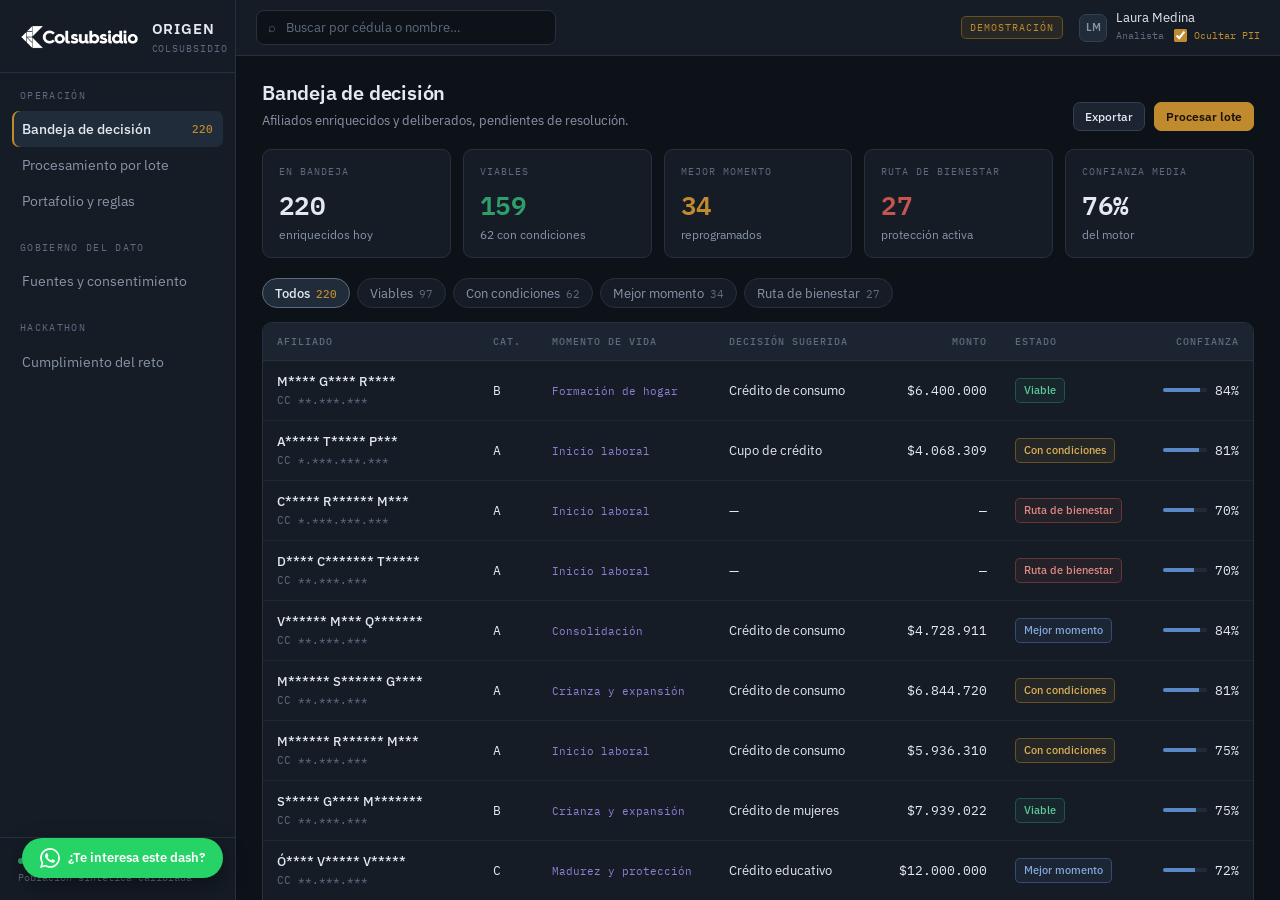
==== index.html @ f56cb5c1 "Fix critical HTML duplication bug causing UI crashes" ====
<!DOCTYPE html> <html lang="es"> <head> <meta charset="UTF-8"> <meta name="viewport" content="width=device-width, initial-scale=1.0"> <link rel="icon" type="image/png" href="favicon.png"> <title>Demo Origen - Hackathon de Colsubsidio y 30X</title> <link rel="preconnect" href="https://fonts.googleapis.com"> <link rel="preconnect" href="https://fonts.gstatic.com" crossorigin> <link href="https://fonts.googleapis.com/css2?family=IBM+Plex+Sans:wght@400;500;600;700&family=IBM+Plex+Mono:wght@400;500;600&family=IBM+Plex+Serif:wght@500;600&display=swap" rel="stylesheet"> <!-- ESTILOS: Alineados al manual de marca de Colsubsidio -->
<style> :root{  --bg:#0D1218; --surf:#151C26; --surf2:#1B2430; --surf3:#212C3A;  --line:#26313F; --line2:#33404F;  --text:#E4E9F0; --muted:#8895A8; --faint:#5E6B7E;  --brass:#C08A2E; --brass-dim:#6E4F1B; --brass-soft:rgba(192,138,46,.10);  --steel:#5B87C7; --steel-2:#84A8DC;  --ok:#2E9E6B; --warn:#C9922E; --risk:#C4564F; --violet:#8B7FD4;  --ui:"IBM Plex Sans",system-ui,sans-serif;  --mono:"IBM Plex Mono",ui-monospace,monospace;  --doc:"IBM Plex Serif",Georgia,serif;  --rail:236px; } *{box-sizing:border-box} html,body{margin:0;padding:0;height:100%} body{background:var(--bg);color:var(--text);font-family:var(--ui);font-size:14px;line-height:1.5;-webkit-font-smoothing:antialiased} button{font-family:inherit;cursor:pointer;color:inherit;border:none;background:none;font-size:inherit} input,select{font-family:inherit;font-size:inherit} .num{font-family:var(--mono);font-variant-numeric:tabular-nums} ::-webkit-scrollbar{width:10px;height:10px} ::-webkit-scrollbar-track{background:var(--bg)} ::-webkit-scrollbar-thumb{background:var(--line2);border-radius:5px;border:2px solid var(--bg)} .shell{display:grid;grid-template-columns:var(--rail) 1fr;height:100vh} .rail{background:var(--surf);border-right:1px solid var(--line);display:flex;flex-direction:column;min-height:0} .brandbox{padding:18px 18px 16px;border-bottom:1px solid var(--line);display:flex;align-items:center;gap:11px} .brandbox .bt{font-weight:600;font-size:15px;letter-spacing:.06em} .brandbox .bs{font-family:var(--mono);font-size:9.5px;color:var(--faint);letter-spacing:.1em;margin-top:1px} .navsec{padding:16px 12px 6px} .navlbl{font-family:var(--mono);font-size:9.5px;letter-spacing:.14em;text-transform:uppercase;color:var(--faint);padding:0 8px 8px} .navitem{display:flex;align-items:center;gap:10px;width:100%;text-align:left;padding:9px 10px;border-radius:7px;color:var(--muted);font-size:13.5px;transition:background .14s,color .14s} .navitem:hover{background:var(--surf2);color:var(--text)} .navitem.on{background:var(--surf3);color:var(--text);font-weight:500;box-shadow:inset 2px 0 0 var(--brass)}.navitem .ct{margin-left:auto;font-family:var(--mono);font-size:11px;color:var(--faint)} .navitem.on .ct{color:var(--brass)} .railfoot{margin-top:auto;padding:14px 18px;border-top:1px solid var(--line);font-family:var(--mono);font-size:10px;color:var(--faint);line-height:1.7} .railfoot .dot{display:inline-block;width:6px;height:6px;border-radius:50%;background:var(--ok);margin-right:6px;vertical-align:0} .main{display:flex;flex-direction:column;min-width:0;min-height:0} .topbar{height:56px;flex:0 0 auto;border-bottom:1px solid var(--line);background:var(--surf);display:flex;align-items:center;gap:14px;padding:0 20px} .finder{display:flex;align-items:center;gap:8px;background:var(--bg);border:1px solid var(--line);border-radius:8px;padding:7px 11px;min-width:300px} .finder:focus-within{border-color:var(--line2)} .finder input{background:none;border:none;outline:none;color:var(--text);width:100%;font-family:var(--mono);font-size:13px;letter-spacing:.02em} .finder input::placeholder{color:var(--faint);letter-spacing:0;font-family:var(--ui)} .finder .ico{color:var(--faint);font-size:13px} .tb-right{margin-left:auto;display:flex;align-items:center;gap:16px} .envtag{font-family:var(--mono);font-size:10px;letter-spacing:.1em;text-transform:uppercase;color:var(--brass);border:1px solid var(--brass-dim);background:var(--brass-soft);border-radius:5px;padding:3px 8px} .who{display:flex;align-items:center;gap:9px} .who .av{width:28px;height:28px;border-radius:7px;background:var(--surf3);border:1px solid var(--line2);display:grid;place-items:center;font-size:11px;font-weight:600;color:var(--muted)} .who .wn{font-size:12.5px;line-height:1.25} .who .wr{font-family:var(--mono);font-size:10px;color:var(--faint)} .content{flex:1;overflow:auto;min-height:0} .pad{padding:22px 26px 40px;max-width:1500px} .phead{display:flex;align-items:flex-end;gap:16px;margin-bottom:18px;flex-wrap:wrap} .phead h1{font-size:20px;font-weight:600;margin:0;letter-spacing:-.01em} .phead .psub{color:var(--muted);font-size:13px;margin-top:3px} .phead .pact{margin-left:auto;display:flex;gap:9px} .btn{display:inline-flex;align-items:center;gap:7px;border:1px solid var(--line2);background:var(--surf2);color:var(--text);padding:8px 14px;border-radius:7px;font-size:13px;font-weight:500;transition:background .14s,border-color .14s} .btn:hover{background:var(--surf3);border-color:var(--faint)} .btn.primary{background:var(--brass);border-color:var(--brass);color:#1A1206;font-weight:600} .btn.primary:hover{background:#D19A38} .btn.ok{background:rgba(46,158,107,.12);border-color:rgba(46,158,107,.45);color:#5FCB98} .btn.ok:hover{background:rgba(46,158,107,.2)} .btn.risk{background:rgba(196,86,79,.1);border-color:rgba(196,86,79,.4);color:#E08A84} .btn.risk:hover{background:rgba(196,86,79,.18)} .btn.sm{padding:6px 11px;font-size:12px} .btn:focus-visible,.navitem:focus-visible,.row:focus-visible{outline:2px solid var(--steel);outline-offset:2px} .kpis{display:grid;grid-template-columns:repeat(auto-fit,minmax(180px,1fr));gap:12px;margin-bottom:20px}.kpi{background:var(--surf);border:1px solid var(--line);border-radius:9px;padding:14px 16px} .kpi .kl{font-family:var(--mono);font-size:10px;letter-spacing:.1em;text-transform:uppercase;color:var(--faint)} .kpi .kv{font-size:26px;font-weight:600;margin-top:6px;letter-spacing:-.02em;font-family:var(--mono);font-variant-numeric:tabular-nums} .kpi .kd{font-size:11.5px;color:var(--muted);margin-top:2px} .kpi.acc .kv{color:var(--brass)} .kpi.risk .kv{color:var(--risk)} .kpi.ok .kv{color:var(--ok)} .filters{display:flex;align-items:center;gap:7px;margin-bottom:14px;flex-wrap:wrap} .fchip{border:1px solid var(--line);background:var(--surf);color:var(--muted);padding:6px 12px;border-radius:20px;font-size:12.5px;transition:all .14s} .fchip:hover{border-color:var(--line2);color:var(--text)} .fchip.on{background:var(--surf3);border-color:var(--faint);color:var(--text);font-weight:500} .fchip .n{font-family:var(--mono);font-size:11px;color:var(--faint);margin-left:6px} .fchip.on .n{color:var(--brass)} .tablewrap{background:var(--surf);border:1px solid var(--line);border-radius:10px;overflow:hidden} table{width:100%;border-collapse:collapse} thead th{text-align:left;font-family:var(--mono);font-size:10px;letter-spacing:.1em;text-transform:uppercase;color:var(--faint);font-weight:500;padding:11px 14px;border-bottom:1px solid var(--line);background:var(--surf2);white-space:nowrap} thead th.r{text-align:right} tbody td{padding:11px 14px;border-bottom:1px solid rgba(38,49,63,.6);font-size:13px;vertical-align:middle} tbody tr:last-child td{border-bottom:none} tbody tr{cursor:pointer;transition:background .12s} tbody tr:hover{background:var(--surf2)} td.r{text-align:right} .cell-name{font-weight:500} .cell-sub{font-family:var(--mono);font-size:11px;color:var(--faint);margin-top:1px} .pill{display:inline-flex;align-items:center;gap:5px;font-size:11px;font-weight:500;padding:3px 8px;border-radius:5px;border:1px solid;white-space:nowrap} .pill.v{color:#5FCB98;border-color:rgba(46,158,107,.4);background:rgba(46,158,107,.09)} .pill.c{color:#DDB05A;border-color:rgba(201,146,46,.4);background:rgba(201,146,46,.09)} .pill.m{color:var(--steel-2);border-color:rgba(91,135,199,.4);background:rgba(91,135,199,.09)} .pill.p{color:#E08A84;border-color:rgba(196,86,79,.4);background:rgba(196,86,79,.09)} .tagm{font-family:var(--mono);font-size:11px;color:var(--violet)} .conf{display:flex;align-items:center;gap:8px;justify-content:flex-end} .confbar{width:44px;height:4px;border-radius:3px;background:var(--surf3);overflow:hidden} .confbar i{display:block;height:100%;background:var(--steel)} .tfoot{padding:10px 14px;border-top:1px solid var(--line);background:var(--surf2);font-family:var(--mono);font-size:11px;color:var(--faint);display:flex;justify-content:space-between;align-items:center} .fichagrid{display:grid;grid-template-columns:1fr 330px;gap:18px;align-items:start} @media(max-width:1150px){.fichagrid{grid-template-columns:1fr}} .card{background:var(--surf);border:1px solid var(--line);border-radius:10px;margin-bottom:16px}.card-h{display:flex;align-items:center;gap:10px;padding:13px 18px;border-bottom:1px solid var(--line)} .card-h h3{margin:0;font-size:13px;font-weight:600;letter-spacing:.01em} .card-h .hn{font-family:var(--mono);font-size:10px;letter-spacing:.1em;text-transform:uppercase;color:var(--faint);margin-left:auto} .card-b{padding:18px} .card-b.tight{padding:14px 18px} .subject{display:flex;align-items:center;gap:16px;background:var(--surf);border:1px solid var(--line);border-radius:10px;padding:18px 20px;margin-bottom:16px;flex-wrap:wrap} .subject .sav{width:52px;height:52px;border-radius:11px;background:var(--surf3);border:1px solid var(--line2);display:grid;place-items:center;font-size:17px;font-weight:600;color:var(--brass);flex:0 0 auto} .subject .sname{font-size:19px;font-weight:600;letter-spacing:-.01em} .subject .smeta{font-family:var(--mono);font-size:11.5px;color:var(--faint);margin-top:2px} .subject .sright{margin-left:auto;display:flex;align-items:center;gap:22px;flex-wrap:wrap} .sstat .sl{font-family:var(--mono);font-size:9.5px;letter-spacing:.1em;text-transform:uppercase;color:var(--faint)} .sstat .sv{font-size:15px;font-weight:600;margin-top:2px;font-family:var(--mono)} .drow{display:grid;grid-template-columns:190px 1fr;gap:14px;padding:9px 0;border-bottom:1px solid rgba(38,49,63,.55);font-size:13px} .drow:last-child{border-bottom:none} .drow .dk{font-family:var(--mono);font-size:10.5px;letter-spacing:.07em;text-transform:uppercase;color:var(--faint);padding-top:2px} .drow .dv{font-weight:500} .drow .dn{font-size:11.5px;color:var(--muted);margin-top:2px} .drow.flag .dv{color:var(--risk)} .srctable{width:100%;border-collapse:collapse;font-size:12.5px} .srctable th{text-align:left;font-family:var(--mono);font-size:9.5px;letter-spacing:.1em;text-transform:uppercase;color:var(--faint);font-weight:500;padding:0 10px 8px 0;border-bottom:1px solid var(--line)} .srctable td{padding:9px 10px 9px 0;border-bottom:1px solid rgba(38,49,63,.5);vertical-align:top} .srctable tr:last-child td{border-bottom:none} .srctable .sv2{font-weight:500} .srctable .leg{font-family:var(--mono);font-size:11px;color:var(--muted)} .srctable .flagv{color:var(--risk);font-weight:600} .alloc{margin-top:4px} .allocrow{display:grid;grid-template-columns:132px 1fr;gap:12px;align-items:center;margin-bottom:9px} .allocrow .alab{font-family:var(--mono);font-size:10.5px;letter-spacing:.08em;text-transform:uppercase;color:var(--faint);text-align:right} .allocrow .alab.on{color:var(--brass)} .allocbar{display:flex;height:26px;border-radius:5px;overflow:hidden;border:1px solid var(--line2)} .allocbar i{display:block;height:100%;position:relative}.allocbar .a1{background:repeating-linear-gradient(45deg,#3C4A5E,#3C4A5E 5px,#44526A 5px,#44526A 10px)} .allocbar .a2{background:var(--brass)} .allocbar .a3{background:var(--surf3)} .allocbar .a4{background:repeating-linear-gradient(45deg,#A8453F,#A8453F 5px,#C4564F 5px,#C4564F 10px)} .liber{margin-top:12px;padding:10px 13px;background:rgba(46,158,107,.07);border-left:2px solid var(--ok);border-radius:0 6px 6px 0;font-size:12.5px;color:var(--muted);line-height:1.5} .liber b{color:var(--text)} .alloclegend{display:flex;gap:18px;margin-top:11px;flex-wrap:wrap} .alegend{display:flex;align-items:center;gap:7px;font-size:12px;color:var(--muted)} .alegend .sw{width:10px;height:10px;border-radius:2px;flex:0 0 auto} .alegend b{color:var(--text);font-family:var(--mono);font-weight:500} .policy{margin-top:14px;padding-top:12px;border-top:1px solid var(--line);display:flex;gap:26px;flex-wrap:wrap} .pcheck{display:flex;align-items:center;gap:8px;font-size:12.5px;color:var(--muted)} .pcheck .ck{color:var(--ok);font-family:var(--mono)} .pcheck .ck.no{color:var(--risk)} .pcheck b{color:var(--text)} .delib{display:flex;flex-direction:column;gap:9px} .dlrow{display:grid;grid-template-columns:168px 1fr 40px;gap:12px;align-items:center} .dlrow .dn2{font-size:12.5px;color:var(--muted)} .dlrow.top .dn2{color:var(--text);font-weight:600} .dltrack{height:14px;background:var(--surf2);border-radius:3px;overflow:hidden;display:flex} .dltrack i{display:block;height:100%;width:0;transition:width .7s cubic-bezier(.2,.8,.2,1)} .dlrow .ds{font-family:var(--mono);font-size:12px;color:var(--muted);text-align:right} .dlrow.top .ds{color:var(--brass);font-weight:600} .contrib{margin-top:14px;padding-top:13px;border-top:1px solid var(--line)} .contrib .ch{font-family:var(--mono);font-size:10px;letter-spacing:.1em;text-transform:uppercase;color:var(--faint);margin-bottom:9px} .crow{display:flex;align-items:center;gap:10px;padding:5px 0;font-size:12.5px} .crow .csw{width:9px;height:9px;border-radius:2px;flex:0 0 auto} .crow .cl{color:var(--muted)} .crow .cv{margin-left:auto;font-family:var(--mono);color:var(--text)} .crow.tot{border-top:1px dashed var(--line);margin-top:6px;padding-top:8px;font-weight:600} .crow.tot .cv{color:var(--brass)} .chartwrap{position:relative} .chart svg{display:block;width:100%;height:auto;overflow:visible} .chart .grid line{stroke:rgba(38,49,63,.85);stroke-width:1} .chart .axis text{font-family:var(--mono);font-size:10px;fill:var(--faint)} .chart .serie{fill:none;stroke-width:2.2;stroke-linecap:round;stroke-linejoin:round} .chart .serie.dash{stroke-dasharray:5 4;stroke-width:1.8} .chart .endlbl{font-family:var(--mono);font-size:11px;font-weight:600} .chart .todayline{stroke:var(--line2);stroke-width:1;stroke-dasharray:3 3} .chart .todaytxt{font-family:var(--mono);font-size:9.5px;fill:var(--faint)} .chartlegend{display:flex;gap:20px;flex-wrap:wrap;margin-top:12px;padding-top:12px;border-top:1px solid var(--line)} .clg{display:flex;align-items:center;gap:8px;font-size:12.5px} .clg .ln{width:16px;height:2.5px;border-radius:2px;flex:0 0 auto} .clg .lt{color:var(--muted)}.clg.win .lt{color:var(--text);font-weight:600} .clg .lv{font-family:var(--mono);font-size:12px;color:var(--faint)} .clg.win .lv{color:var(--brass)} .readout{margin-top:14px;padding:12px 14px;background:var(--surf2);border-left:2px solid var(--brass);border-radius:0 6px 6px 0;font-size:13px;color:var(--muted);line-height:1.55} .readout b{color:var(--text)} .heat{display:grid;grid-template-columns:34px repeat(18,1fr);gap:2px;align-items:center} .heat .hh{font-family:var(--mono);font-size:9px;color:var(--faint);text-align:center} .heat .hd{font-family:var(--mono);font-size:10px;color:var(--faint)} .heat .hc{aspect-ratio:1/1;border-radius:2px;background:var(--surf2);min-height:13px} .heat .hc.peak{outline:1.5px solid var(--brass);outline-offset:-1px} .heatfoot{margin-top:12px;display:flex;align-items:center;gap:14px;flex-wrap:wrap;font-size:12.5px;color:var(--muted)} .heatscale{display:flex;align-items:center;gap:5px;margin-left:auto} .heatscale .hs{width:16px;height:9px;border-radius:2px} .heatscale span{font-family:var(--mono);font-size:10px;color:var(--faint)} .rail2{position:sticky;top:0} .resolution{background:var(--surf);border:1px solid var(--brass-dim);border-radius:10px;overflow:hidden} .res-h{padding:14px 18px;border-bottom:1px solid var(--line);background:linear-gradient(180deg,rgba(192,138,46,.10),transparent)} .res-h .rt{font-family:var(--doc);font-size:15px;font-weight:600;color:var(--brass)} .res-h .rn{font-family:var(--mono);font-size:10px;color:var(--faint);margin-top:2px;letter-spacing:.06em} .res-b{padding:16px 18px} .resrow{padding:10px 0;border-bottom:1px solid rgba(38,49,63,.55)} .resrow:last-of-type{border-bottom:none} .resrow .rk2{font-family:var(--mono);font-size:9.5px;letter-spacing:.1em;text-transform:uppercase;color:var(--faint)} .resrow .rv2{font-size:14.5px;font-weight:600;margin-top:3px} .resrow .rw2{font-size:11.5px;color:var(--muted);margin-top:2px;line-height:1.45} .resactions{padding:14px 18px;border-top:1px solid var(--line);background:var(--surf2);display:flex;flex-direction:column;gap:8px} .resactions .btn{justify-content:center;width:100%} .resnote{font-family:var(--mono);font-size:10px;color:var(--faint);text-align:center;margin-top:2px;line-height:1.5} .reasonbox{padding:14px 18px;border-top:1px solid var(--line);font-size:13px;color:var(--muted);line-height:1.55;font-style:italic} .reasonbox b{color:var(--text);font-style:normal} .confblock{padding:14px 18px;border-top:1px solid var(--line)} .confblock .cl2{font-family:var(--mono);font-size:9.5px;letter-spacing:.1em;text-transform:uppercase;color:var(--faint);display:flex;justify-content:space-between} .confblock .cbar{height:6px;background:var(--surf3);border-radius:4px;margin-top:8px;overflow:hidden} .confblock .cbar i{display:block;height:100%;background:linear-gradient(90deg,var(--steel),var(--steel-2))} .toast{position:fixed;bottom:22px;right:22px;background:var(--surf3);border:1px solid var(--line2);border-left:3px solid var(--ok);border-radius:8px;padding:13px 17px;box-shadow:0 16px 40px -12px rgba(0,0,0,.7);font-size:13px;z-index:60;transform:translateY(16px);opacity:0;pointer-events:none;transition:all .28s cubic-bezier(.2,.8,.2,1);max-width:340px} .toast.on{transform:none;opacity:1} .toast .tt2{font-weight:600;margin-bottom:2px} .toast .td2{color:var(--muted);font-size:12px;line-height:1.45} .toast.risk{border-left-color:var(--risk)} .batchgrid{display:grid;grid-template-columns:1fr 1fr;gap:16px} @media(max-width:1000px){.batchgrid{grid-template-columns:1fr}} .distrow{display:grid;grid-template-columns:150px 1fr 100px;gap:12px;align-items:center;padding:7px 0} .distrow .dl2{font-size:12.5px;color:var(--muted)} .disttrack{height:10px;background:var(--surf2);border-radius:3px;overflow:hidden} .disttrack i{display:block;height:100%;border-radius:3px;transition:width .8s cubic-bezier(.2,.8,.2,1);width:0} .distrow .dv2{font-family:var(--mono);font-size:12px;color:var(--text);text-align:right} .distrow .dv2 span{color:var(--faint);font-size:11px} .runline{display:flex;align-items:center;gap:14px;padding:14px 18px;background:var(--surf2);border:1px solid var(--line);border-radius:9px;margin-bottom:16px;flex-wrap:wrap} .runbar{flex:1;height:6px;background:var(--surf3);border-radius:4px;overflow:hidden;min-width:180px} .runbar i{display:block;height:100%;background:var(--brass);width:0;transition:width .3s linear} .runstat{font-family:var(--mono);font-size:11.5px;color:var(--muted)} .empty{padding:60px 20px;text-align:center;color:var(--faint)} .empty .eh{font-size:15px;color:var(--muted);margin-bottom:6px} .backlink{display:inline-flex;align-items:center;gap:7px;color:var(--muted);font-size:12.5px;margin-bottom:14px} .backlink:hover{color:var(--text)} @media (prefers-reduced-motion:reduce){*{animation:none!important;transition:none!important}} @media(max-width:900px){.shell{grid-template-columns:1fr}.rail{display:none}.pad{padding:16px 14px 30px}} </style> </head> <body> <div class="shell">  <aside class="rail">    <div class="brandbox">      <img src="logo.png" style="height:26px;width:auto;border-radius:4px;" alt="Colsubsidio">      <div><div class="bt">ORIGEN</div><div class="bs">COLSUBSIDIO</div></div>    </div>    <div class="navsec">      <div class="navlbl">Operación</div>      <button class="navitem on" data-view="bandeja">Bandeja de decisión <span class="ct" id="nav-bandeja">—</span></button>      <button class="navitem" data-view="lote">Procesamiento por lote</button>      <button class="navitem" data-view="portafolio">Portafolio y reglas</button>    </div>    <div class="navsec">      <div class="navlbl">Gobierno del dato</div>      <button class="navitem" data-view="fuentes">Fuentes y consentimiento</button>    </div>        <div class="navsec">
      <div class="navlbl">Hackathon</div>
      <button class="navitem" data-view="reto">Cumplimiento del reto</button>
    </div>
    <div class="railfoot">      <div><span class="dot"></span>Motor v4.2 · operativo</div>      <div>Población sintética calibrada</div>    </div>  </aside>  <div class="main">    <div class="topbar">      <div class="finder">        <span class="ico">⌕</span>        <input id="finder" placeholder="Buscar por cédula o nombre…" autocomplete="off">      </div>      <div class="tb-right">        <span class="envtag">Demostración</span>        <div class="who">          <div class="av">LM</div>          <div><div class="wn">Laura Medina</div><div class="wr" style="display:flex;align-items:center;gap:6px;">Analista <label style="display:inline-flex;align-items:center;cursor:pointer;gap:4px;color:var(--brass);"><input type="checkbox" checked onchange="privacyMode=this.checked;renderBandeja();" style="accent-color:var(--brass);"> Ocultar PII</label></div></div>        </div>      </div>    </div>    <div class="content"><div class="pad" id="view"></div></div>  </div> </div> <div class="toast" id="toast"><div class="tt2" id="toast-t"></div><div class="td2" id="toast-d"></div></div> <script>
// ===================================
// CORE DEL MOTOR DETERMINÍSTICO ORIGEN
// Generación determinística, scoring y proyección sin dependencias
// ===================================
 function mulberry32(a){return function(){a|=0;a=a+0x6D2B79F5|0;let t=Math.imul(a^a>>>15,1|a);t=t+Math.imul(t^t>>>7,61|t)^t;return((t^t>>>14)>>>0)/4294967296}} const rnd=mulberry32(20260726); const R=(a,b)=>a+(b-a)*rnd(),RI=(a,b)=>Math.floor(R(a,b+1)),pick=a=>a[Math.floor(rnd()*a.length)],chance=p=>rnd()<p; const clamp=(v,a,b)=>Math.max(a,Math.min(b,v)); const SMMLV=1500000; const fmt=n=>"$"+Math.round(n).toLocaleString("es-CO"); const fmtK=n=>"$"+(Math.round(n/1000)).toLocaleString("es-CO")+"k"; const NF=["María","Laura","Diana","Andrea","Paula","Carolina","Ángela","Sara","Natalia","Claudia","Marcela","Daniela","Lorena","Sandra","Viviana","Camila"];const NM=["Andrés","Carlos","Julián","Camilo","Jorge","Diego","Óscar","Fabián","Cristian","Iván","David","Sebastián","Mauricio","Wilson","Álvaro","Nelson"]; const AP=["Gómez","Rodríguez","Martínez","López","Ramírez","Torres","Vargas","Moreno","Rojas","Castro","Ospina","Quintero","Cárdenas","Salazar","Peña","Mora"]; const ETAPAS={  inicio:{n:"Inicio laboral",cuota:.22,plazo:24},  formacion:{n:"Formación de hogar",cuota:.30,plazo:180},  crianza:{n:"Crianza y expansión",cuota:.25,plazo:60},  consolidacion:{n:"Consolidación",cuota:.32,plazo:120},  madurez:{n:"Madurez y protección",cuota:.25,plazo:36} }; const PROD={  cupo:{n:"Cupo de crédito",r:.022},  consumo:{n:"Crédito de consumo",r:.015},  vivienda:{n:"Crédito de vivienda",r:.009},  mujeres:{n:"Crédito de mujeres",r:.018},  educativo:{n:"Crédito educativo",r:.012} }; const SIGCOL={  "Uso frecuente de la red":"var(--brass)","Intención de compra":"#D2A65B","Ingresos no bancarizados":"#3E9E8F",  "Etapa de inicio":"#6E7C93","Obligaciones externas costosas":"#C4564F","Intención de consolidar":"#D06B63",  "Evento de vivienda":"var(--steel)","Estabilidad sostenida":"#2E9E6B","Capacidad por categoría":"#7E8CA3",  "Hijos en edad escolar":"#8B7FD4","Intención formativa":"#A093E0","Matrícula próxima":"#7A6DC9",  "Perfil de cuidado":"#C77FA8","Mejora del hogar":"#D48FB4","Estacionalidad":"#4E9E86","Actividad RUES":"#3E8E7E",  "Necesidad puntual":"#6E7C93" }; function slug(nombre){const p=nombre.toLowerCase().normalize("NFD").replace(/[\u0300-\u036f]/g,"").split(" ");return p[0]+"."+p[1]} function franjaMatrix(peakDay,peakHour,spread){  const M=[];  for(let d=0;d<7;d++){    const row=[];    const dayW=Math.exp(-Math.pow(Math.min(Math.abs(d-peakDay),7-Math.abs(d-peakDay)),2)/2.6);    for(let h=6;h<=23;h++){      let v=Math.exp(-Math.pow(h-peakHour,2)/(2*spread*spread))*dayW;      v+=0.05+0.04*Math.sin((h-6)/17*Math.PI);      row.push(clamp(v,.02,1));    }    M.push(row);  }  const max=Math.max(...M.flat());  return M.map(r=>r.map(v=>v/max));} const DIAS=["Lun","Mar","Mié","Jue","Vie","Sáb","Dom"]; function ingByCat(c){return c==="A"?R(1.05,2)*SMMLV:c==="B"? R(2,4)*SMMLV:R(4,9.2)*SMMLV} function etapaOf(a){  if(a.evento==="vivienda"||a.intencion==="vivienda")return a.edad<40?"formacion":"consolidacion";  if(a.edad<26||(a.antig<18&&a.hijos===0))return "inicio";  if(a.hijosEscolar>0&&a.edad<48)return "crianza";  if(a.edad>=57)return "madurez";  if(a.edad>=40)return "consolidacion";  if(a.edad<=38&&a.hijos<=1)return "formacion";  return "crianza"; } function mkExtDeb(){const n=RI(1,4);let s=0;for(let i=0;i<n;i++)s+=R(1.4,4)*1e6;return{n,saldo:Math.round(s),tasa:Math.round(R(22,32))}} function gen(){  const genero=chance(.52)?"F":"M";  const cr=rnd(),cat=cr<.45?"A":cr<.83?"B":"C";  const ingreso=ingByCat(cat),edad=RI(21,62);  const contrato=pick(["indefinido","indefinido","indefinido","fijo","obra","independiente","independiente"]);  const independiente=contrato==="independiente";  const antig=independiente?RI(3,40):RI(1,120);  const hijos=edad<25?RI(0,1):RI(0,3),hijosEscolar=(hijos>0&&edad>28)?RI(0,hijos):0;  const usoRed=clamp(R(-.1,1),0,1),rues=independiente?chance(.7):chance(.12);  const ingNoBanc=independiente?RI(6,26):(chance(.12)?RI(6,20):0);  const tema=pick(["hogar","tecnologia","vivienda","educacion","consolidacion",null,null]);  const intencion=chance(.42)?tema:null,intReciente=intencion?chance(.6):false;  let evento=null;const er=rnd();  if(er<.10)evento="nacimiento";else if(er<.19)evento="matricula";else if(er<.26)evento="vivienda";  const extDeb=chance(.36)?mkExtDeb():{n:0,saldo:0,tasa:0};  const oblig=chance(.2)?RI(1,3):0;  let carga=clamp(R(-.08,.28),0,.45);  if(extDeb.n>=3)carga=Math.max(carga,R(.20,.34));  const estacional=chance(.09);  const nombre=pick(genero==="F"?NF:NM)+" "+pick(AP)+" "+pick(AP);  const a={id:"CC "+RI(20,79)+"."+RI(100,999)+"."+RI(100,999),nombre,genero,cat,ingreso,edad,contrato,independiente, antig,hijos,hijosEscolar,usoRed,rues,ingNoBanc,intencion,intReciente,evento,extDeb,oblig,carga,estacional,    correo:slug(nombre)+"@gmail.com"};  a.etapa=etapaOf(a);  a.franja=franjaMatrix(pick([0,1,2,3,6]),pick([9,12,13,18,19,20,21]),a.edad>52?2.4:1.8);  return a; } function maria(){  const a={id:"CC 52.114.883",nombre:"María Gómez Rojas",genero:"F",cat:"B",ingreso:4000000,edad:38,contrato:"indefinido",independiente:false,antig:108,hijos:2,hijosEscolar:1,usoRed:.8,rues:false,ingNoBanc:0,    intencion:"hogar",intReciente:false,evento:null,extDeb: {n:2,saldo:6400000,tasa:28},oblig:0,carga:.34,    estacional:false,correo:"maria.gomez@gmail.com"};  a.etapa="formacion";a.franja=franjaMatrix(6,19.5,1.6);return a; } function andres(){  const a={id:"CC 1.020.774.551",nombre:"Andrés Torres Peña",genero:"M",cat:"A",ingreso:2200000,edad:27, contrato:"independiente",independiente:true,antig:22,hijos:0,hijosEscolar:0,usoRed:.45,rues:true,ingNoBanc:22,    intencion:"tecnologia",intReciente:true,evento:null,extDeb: {n:0,saldo:0,tasa:0},oblig:0,carga:.12,    estacional:false,correo:"andres.torres@gmail.com"};  a.etapa="inicio";a.franja=franjaMatrix(1,12.5,1.5);return a; } function carlos(){  const a={id:"CC 1.007.559.310",nombre:"Carlos Ramírez Mora",genero:"M",cat:"A",ingreso:2000000,edad:26, contrato:"obra",independiente:false,antig:6,hijos:0,hijosEscolar:0,usoRed:.3,rues:false,ingNoBanc:0,    intencion:"consolidacion",intReciente:false,evento:null,extDeb: {n:4,saldo:9000000,tasa:30},oblig:1,carga:.48,    estacional:false,correo:"carlos.ramirez@gmail.com"};  a.etapa="inicio";a.franja=franjaMatrix(3,21,1.8);return a; } const BASE=[maria(),andres(),carlos(),...Array.from({length:217},gen)]; function scoreProducts(a){  const et=a.etapa,S=[],add=(p,l,pts)=>{if(pts>0)S.push({prod:p,label:l,pts:Math.round(pts)})};  add("cupo","Uso frecuente de la red",a.usoRed*30);  if(a.intencion==="hogar"||a.intencion==="tecnologia")add("cupo","Intención de compra",22);  if(a.ingNoBanc>0)add("cupo","Ingresos no bancarizados",Math.min(a.ingNoBanc,24)/24*26);  if(et==="inicio")add("cupo","Etapa de inicio",16);  add("cupo","Necesidad puntual",6);  if(a.rues)add("cupo","Actividad RUES",8);  if(a.extDeb.n>=2)add("consumo","Obligaciones externas costosas",44+Math.min(a.extDeb.saldo/1e6,10)*2+(a.extDeb.tasa>=27?8:0));  if(a.intencion==="consolidacion")add("consumo","Intención de consolidar",18);  if(a.extDeb.n===1&&a.extDeb.tasa>=27)add("consumo","Obligaciones externas costosas",24);  if(a.evento==="vivienda")add("vivienda","Evento de vivienda",40);  if(a.intencion==="vivienda"&&a.intReciente)add("vivienda","Evento de vivienda",22);  if(et==="formacion")add("vivienda","Capacidad por categoría",18);  add("vivienda","Capacidad por categoría",a.cat==="C"?15:a.cat==="B"?8:2);  if(a.antig>36)add("vivienda","Estabilidad sostenida",11);  if(a.hijosEscolar>0)add("educativo","Hijos en edad escolar",30);  if(a.intencion==="educacion")add("educativo","Intención formativa",24);  if(a.evento==="matricula")add("educativo","Matrícula próxima",26);  if(a.genero==="F"){    add("mujeres","Perfil de cuidado",a.hijos>0?20:8);    if(a.intencion==="hogar")add("mujeres","Mejora del hogar",16);    if(et==="formacion"||et==="crianza")add("mujeres","Perfil de cuidado",12);    add("mujeres","Necesidad puntual",6);  }  const tot={};  S.forEach(s=>{(tot[s.prod]=tot[s.prod]||{sum:0,parts:[]});tot[s.prod].sum+=s.pts;    const ex=tot[s.prod].parts.find(p=>p.label===s.label);    if(ex)ex.pts+=s.pts;else tot[s.prod].parts.push({label:s.label,pts:s.pts});});  let best=null;for(const p in tot)if(!best||tot[p].sum>tot[best].sum)best=p;  return{best,tot}; } function project(a,prod,headroom,blocked){  const stress=clamp(a.carga,0,.5);  const extCostly=a.extDeb.n>0?clamp(a.extDeb.saldo/6e6,0,1)*(a.extDeb.tasa>=26?1:.6):0;  const reqMonths=a.contrato==="indefinido"?2:6;  const unstable=(a.contrato!=="indefinido"&&a.antig<10)||a.antig<reqMonths;  const W0=clamp(56+headroom*20-stress*34-extCostly*10,10,88);  let endNow=57+headroom*24-stress*30-(unstable?12:0);  if(prod==="consumo")endNow+=18+extCostly*12;else endNow-=extCostly*22;  if(a.independiente)endNow-=4;  let endWait=endNow+((a.oblig>=1&&headroom<.5)?14:-7);  if(prod==="educativo"&&a.evento!=="matricula")endWait+=12;  let endRoute=34+stress*46+(unstable?18:0)-headroom*14-(prod==="consumo"?4:0);  const severe=blocked||a.carga>.44||a.antig<reqMonths;  if(severe){endNow-=22;endWait-=22;} endNow=clamp(endNow,6,96);endWait=clamp(endWait,6,96);endRoute=clamp(endRoute,6,96);  if(blocked){    endNow=clamp(Math.min(endNow,endRoute-10),4,96);    endWait=clamp(Math.min(endWait,endRoute-5),4,96);  }  const ease=t=>1-Math.pow(1-t,2.1);  const now=[],wait=[],route=[];  const dip=prod==="consumo"?3.5:9;  for(let m=0;m<=12;m++){    const t=m/12;    const dipCurve=Math.exp(-Math.pow(m-1.6,2)/3.2)*dip;    now.push(clamp(W0+(endNow-W0)*ease(t)-dipCurve,4,98));    const k=5;    const step=m<k?(-2.5*(m/k)):((m-k)/(12-k));    wait.push(clamp(W0+(m<k?step:(endWait-(W0-2.5))*ease(step)+(W0-2.5)-W0+W0*0),4,98));    route.push(clamp(W0+(endRoute-W0)*ease(t)*.94-1.5*Math.exp(-m/2),4,98));  }  wait[0]=W0;  for(let m=1;m<=12;m++){    const k=5;    if(m<k)wait[m]=clamp(W0-2.2*(m/k),4,98);    else{const t2=(m-k)/(12-k);wait[m]=clamp((W0-2.2)+(endWait-(W0-2.2))*ease(t2),4,98);}  }  return{now,wait,route,endNow,endWait,endRoute,W0,unstable,reqMonths}; } function decide(a){  const et=ETAPAS[a.etapa];  const cuotaMax=et.cuota*a.ingreso, compromiso=a.carga*a.ingreso, cuotaLibre=Math.max(0,cuotaMax-compromiso);  const headroom=clamp(cuotaLibre/Math.max(cuotaMax,1),0,1);  const {best,tot}=scoreProducts(a);  const prod=best||"cupo";  const ranked=Object.keys(PROD).map(p=>({prod:p,sum:tot[p]?tot[p].sum:0,parts:tot[p]? tot[p].parts.slice().sort((x,y)=>y.pts-x.pts):[]}))    .sort((x,y)=>y.sum-x.sum);  let pagoExterno=0;  if(a.extDeb.n>0){    const rm=Math.pow(1+a.extDeb.tasa/100,1/12)-1;    pagoExterno=a.extDeb.saldo*rm/(1-Math.pow(1+rm,-22));  }  let plazo=et.plazo,extra="",deseado=0,minViable=200000;  if(prod==="cupo"){plazo=24;deseado=5e6;minViable=150000;extra="Escalable por cumplimiento";}  else if(prod==="consumo"){plazo=48;deseado=Math.max(2e6,a.extDeb.saldo|| compromiso*6);minViable=1e6;extra="Unifica a menor tasa";}  else if(prod==="vivienda") {plazo=180;deseado=Math.min(2.5e8,a.ingreso*30);minViable=2e7;extra="UVR o pesos";}  else if(prod==="educativo"){plazo=48;deseado=a.cat==="C"?12e6:a.cat==="B"? 6e6:3e6;minViable=1e6;extra="Institución acreditada";}  else if(prod==="mujeres"){plazo=48;deseado=15e6;minViable=1e6;extra="Incluye protección oncológica";}  else{plazo=24;deseado=5e6;minViable=4e5;}  const r=PROD[prod].r, nper=Math.min(plazo,120);  const factor=(1-Math.pow(1+r,-nper))/r;  const capacidad=(prod==="consumo")?cuotaLibre+pagoExterno:cuotaLibre;  const monto=Math.max(0,Math.min(deseado,Math.max(0,capacidad)*factor));  const cuota=monto>0?monto/factor:0;  const sustituye=(prod==="consumo"&&pagoExterno>0&&monto>0);  const liberacion=sustituye?Math.max(0,pagoExterno-cuota):0;  const cargaFinal=sustituye    ? (compromiso-pagoExterno+cuota)/a.ingreso    : (compromiso+cuota)/a.ingreso;  const reqMonths=a.contrato==="indefinido"?2:6;  const policyBlocked=(cargaFinal>et.cuota+0.001)||(a.antig<reqMonths)||(monto<minViable);  const pr=project(a,prod,headroom,policyBlocked);  const m=Math.max(pr.endNow,pr.endWait,pr.endRoute);  let verdict,winKey;  if(m===pr.endRoute){verdict="no_viable";winKey="route";}  else if(m===pr.endWait){verdict="mejor_momento";winKey="wait";}  else{winKey="now";verdict=(a.independiente||a.antig<8|| (a.ingNoBanc>0&&a.ingNoBanc<12))?"viable_condiciones":"viable";}  const seq=(prod==="consumo"&&a.genero==="F"&&(a.etapa==="formacion"|| a.etapa==="crianza")&&verdict!=="no_viable");  const modalidad=a.independiente?"No libranza / cupo": (a.contrato==="indefinido"?"Libranza":"No libranza");  let conf=.62+Math.min(.22,(tot[prod]?tot[prod].sum:0)/300);  if(a.independiente)conf-=.08; if(a.antig<8)conf-=.07; if(a.ingNoBanc>=12)conf+=.05;  if(verdict==="no_viable")conf=Math.min(conf,.70);  conf=clamp(conf,.45,.95);  let canal;  if(verdict==="no_viable")canal="Asesor humano";  else if(a.edad>55)canal="WhatsApp";  else if(prod==="vivienda"||prod==="educativo")canal="Correo electrónico";  else if(a.intReciente)canal="Notificación push";  else canal="WhatsApp";  let peakD=0,peakH=0,mx=-1;  a.franja.forEach((row,d)=>row.forEach((v,h)=>{if(v>mx){mx=v;peakD=d;peakH=h+6;}}));  const franjaLbl=DIAS[peakD]+" "+String(peakH).padStart(2,"0") +":00–"+String(peakH+2).padStart(2,"0")+":00";  const yrs=Math.max(1,Math.round(a.antig/12));  let reason;  if(verdict==="no_viable"&&a.carga>.44)reason="Su presupuesto ya está comprometido. En lugar de sumar una cuota, se propone una ruta corta para liberar capacidad y recalificar en seis meses.";  else if(verdict==="no_viable")reason="Aún no cumple el tiempo mínimo de vinculación para esta línea. Se le notifica automáticamente al calificar.";  else if(seq)reason="Paga "+a.extDeb.n+" obligaciones externas al "+a.extDeb.tasa+"% E.A. Sustituirlas libera "+fmt(liberacion)+" al mes — capacidad suficiente para su objetivo sin tensionar el hogar.";  else if(prod==="consumo")reason="Se detectaron "+a.extDeb.n+" obligación(es) externa(s) al "+a.extDeb.tasa+"% E.A. Sustituirlas por una sola cuota libera "+fmt(liberacion)+" al mes.";  else if(prod==="mujeres")reason="Lleva cerca de "+yrs+" año(s) de afiliación y su momento de vida requiere acompañar el hogar, con protección incluida.";  else if(prod==="vivienda")reason="Su estabilidad y momento de vida permiten construir patrimonio con una cuota sostenible en el largo plazo.";  else if(prod==="educativo")reason="Se detecta una necesidad formativa en el hogar, financiable con plazos flexibles antes de la matrícula.";  else if(a.ingNoBanc>0)reason="Sus ingresos varían pero llegan con regularidad desde hace "+a.ingNoBanc+" meses. Se inicia con un cupo sostenible que crece con el cumplimiento.";  else reason="Por su trayectoria y uso del ecosistema, esta línea es la que mejor acompaña su día a día, ajustada a su capacidad real.";return{a,prod,ranked,tot,verdict,winKey,seq,modalidad,monto,cuota,plazo,extra,conf,canal,franjaLbl,peakD,peakH, reason,cuotaMax,cuotaLibre,compromiso,headroom,pr,pagoExterno,sustituye,liberacion,cargaFinal}; } const DEC=BASE.map(decide); DEC.forEach((d,i)=>d.idx=i); const VLABEL={viable:["v","Viable"],viable_condiciones:["c","Con condiciones"],mejor_momento:["m","Mejor momento"],no_viable:["p","Ruta de bienestar"]}; // --- MODULO DE PRIVACIDAD (Privacy by Design) ---
let privacyMode = true; 
function maskName(name) {
    if (!privacyMode) return name;
    return name.split(' ').map(w => w.charAt(0) + '*'.repeat(Math.max(0, w.length - 1))).join(' ');
}
function maskId(id) {
    if (!privacyMode) return id;
    return id.replace(/\d/g, '*');
}
// ------------------------------------------------
const $=id=>document.getElementById(id); const view=$("view"); let currentView="bandeja",filter="todos",resolved={}; function toast(t,d,risk){  const el=$("toast");$("toast-t").textContent=t;el.querySelector("#toast-d").textContent=d;  el.classList.toggle("risk",!!risk);el.classList.add("on");  clearTimeout(el._t);el._t=setTimeout(()=>el.classList.remove("on"),3400); } function esc(s){return String(s).replace(/[&<>"']/g,c=>({"&":"&amp;","<":"&lt;",">":"&gt;",'"':"&quot;","'":"&#39;"}[c]))} function projectionChart(d){  const W=760,H=250,PL=42,PR=58,PT=16,PB=28;  const iw=W-PL-PR,ih=H-PT-PB;  const yMin=0,yMax=100;  const x=m=>PL+(m/12)*iw, y=v=>PT+ih-((v-yMin)/(yMax-yMin))*ih;  const path=arr=>arr.map((v,m)=>(m?"L":"M")+x(m).toFixed(1)+","+y(v).toFixed(1)).join(" ");  const series=[    {k:"now",label:"Otorgar ahora",col:"var(--brass)",arr:d.pr.now,end:d.pr.endNow},    {k:"wait",label:"Esperar mejor momento",col:"var(--steel)",arr:d.pr.wait,end:d.pr.endWait},    {k:"route",label:"No otorgar · acompañar",col:"#C4564F",arr:d.pr.route,end:d.pr.endRoute}  ];  let grid="";  [0,25,50,75,100].forEach(v=>{grid+=`<line x1="${PL}" y1="${y(v)}" x2="${PL+iw}" y2="${y(v)}"/>`;});  let ylab="";  [0,25,50,75,100].forEach(v=>{ylab+=`<text x="${PL-9}" y="${y(v)+3.5}" text-anchor="end">${v}</text>`;});  let xlab="";  [0,3,6,9,12].forEach(m=>{xlab+=`<text x="${x(m)}" y="${PT+ih+18}" text-anchor="middle">${m===0?"hoy":"mes "+m}</text>`;});  let lines="",ends="";  series.forEach(s=>{    const win=d.winKey===s.k;    lines+=`<path class="serie${win?"":" dash"}" d="${path(s.arr)}" stroke="${s.col}" opacity="${win?1:.62}"/>`;    ends+=`<circle cx="${x(12)}" cy="${y(s.end)}" r="${win?4:3}" fill="${s.col}" opacity="${win?1:.7}"/>`;    ends+=`<text class="endlbl" x="${x(12)+9}" y="${y(s.end)+4}" fill="${s.col}" opacity="${win?1:.75}">${Math.round(s.end)}</text>`;  });  const legend=series.map(s=>{    const win=d.winKey===s.k;    return `<div class="clg${win?" win":""}"><span class="ln" style="background:${s.col};${win?"":"opacity:.6"}"></span>      <span class="lt">${s.label}</span><span class="lv">${Math.round(s.arr[0])} → ${Math.round(s.end)}</span></div>`;  }).join("");  const wname={now:"Otorgar ahora",wait:"Esperar",route:"No otorgar y acompañar"}[d.winKey];  const others=series.filter(s=>s.k!==d.winKey).map(s=>Math.round(s.end));  const winEnd=Math.round(series.find(s=>s.k===d.winKey).end);  const gap=winEnd-Math.max(...others);  let read;  if(d.winKey==="route")read=`<b>No otorgar y acompañar</b> deja al afiliado ${gap} puntos por encima de la mejor alternativa de crédito a doce meses. Otorgar hoy elevaría su carga y su probabilidad de mora.`;  else if(d.winKey==="wait")read=`<b>Esperar</b> supera por ${gap} puntos a otorgar hoy: al cerrarse una obligación se libera capacidad y el mismo objetivo se alcanza con una cuota más holgada.`;  else if(d.seq)read=`<b>Otorgar ahora en secuencia</b> — consumo primero — supera por ${gap} puntos a las demás rutas: ordenar la deuda costosa libera capacidad y hace sostenible el crédito siguiente.`;  else read=`<b>Otorgar ahora</b> supera por ${gap} puntos a las alternativas: la capacidad proyectada se sostiene durante los doce meses sin tensionar el hogar.`;  return `<div class="chart chartwrap">    <svg viewBox="0 0 ${W} ${H}" role="img" aria-label="Proyección de bienestar financiero a doce meses">      <g class="grid">${grid}</g>      <line class="todayline" x1="${x(0)}" y1="${PT}" x2="${x(0)}" y2="${PT+ih}"/>      <g class="axis">${ylab}${xlab}        <text x="${PL-9}" y="${PT-4}" text-anchor="end" style="font-size:9px">índice</text>      </g>      ${lines}${ends}    </svg>  </div>  <div class="chartlegend">${legend}</div>  <div class="readout">${read}</div>`; } function capacityBlock(d){  const ing=d.a.ingreso, comp=d.compromiso;  const isRoute=d.verdict==="no_viable";  const cuota=isRoute?0:d.cuota;  const pc=v=>Math.max(0,v/ing*100);  const et=ETAPAS[d.a.etapa];  const reqMonths=d.a.contrato==="indefinido"?2:6;  const okVinc=d.a.antig>=reqMonths;  const okCarga=d.cargaFinal<=et.cuota+0.001;  const topeLib=Math.min(d.a.ingreso*3,1.5e6*Math.max(1,Math.round(d.a.ingreso/SMMLV)));  const compQueda=d.sustituye?Math.max(0,comp-d.pagoExterno):comp;  const libreHoy=Math.max(0,ing-comp);  const libreDesp=Math.max(0,ing-compQueda-cuota);  const barra=(segs)=>`<div class="allocbar">${segs.map(s=>`<i class="${s.c}" style="width:${pc(s.v).toFixed(1)}%" title="${s.t}"></i>`).join("")}</div>`;  const hoy=barra([    d.sustituye?{c:"a4",v:d.pagoExterno,t:"Deuda externa costosa"}:null,    {c:"a1",v:d.sustituye?comp-d.pagoExterno:comp,t:"Obligaciones"},    {c:"a3",v:libreHoy,t:"Disponible"}  ].filter(Boolean));  const desp=isRoute?"":barra([    {c:"a1",v:compQueda,t:"Obligaciones que continúan"},    {c:"a2",v:cuota,t:"Cuota de la resolución"},    {c:"a3",v:libreDesp,t:"Disponible"}  ]);  return `  <div class="alloc">    <div class="allocrow"><span class="alab">Hoy</span>${hoy}</div>    ${isRoute?"":`<div class="allocrow"><span class="alab on">Con la resolución</span>${desp}</div>`}    <div class="alloclegend">      ${d.sustituye?`<div class="alegend"><span class="sw" style="background:#C4564F"></span>Deuda externa al ${d.a.extDeb.tasa}% <b>${fmt(d.pagoExterno)}/mes</b></div>`:""}      <div class="alegend"><span class="sw" style="background:#44526A"></span>Obligaciones <b>${fmt(compQueda)}</b></div>      ${isRoute?"":`<div class="alegend"><span class="sw" style="background:var(--brass)"></span>Cuota de la resolución <b>${fmt(cuota)}</b></div>`}      <div class="alegend"><span class="sw" style="background:var(--surf3)"></span>Disponible <b>${fmt(isRoute?libreHoy:libreDesp)}</b></div>    </div>    ${d.sustituye&&d.liberacion>0?`<div class="liber">La resolución <b>sustituye</b> la obligación externa en lugar de sumarse a ella: libera <b>${fmt(d.liberacion)}</b> de flujo mensual.</div>`:""}    <div class="policy">      <div class="pcheck"><span class="ck${okCarga?"":" no"}">${okCarga?"✓":"✕"}</span>Carga final <b>${(d.cargaFinal*100).toFixed(1)}%</b> · tope del momento de vida ${(et.cuota*100).toFixed(0)}%</div>      <div class="pcheck"><span class="ck${okVinc?"":" no"}">${okVinc?"✓":"✕"}</span>Vinculación <b>${d.a.antig} meses</b> · mínimo ${reqMonths}</div>      <div class="pcheck"><span class="ck">✓</span>Modalidad <b>${d.modalidad}</b> · Ley 1527 de 2012</div>      <div class="pcheck"><span class="ck">✓</span>Tope por capacidad <b>${fmt(topeLib)}</b></div>    </div>  </div>`; } function deliberationBlock(d){  const max=Math.max(1,d.ranked[0].sum);  const rows=d.ranked.map((p,i)=>{    const top=i===0;    const segs=p.parts.map(pt=>`<i style="width:${(pt.pts/max*100).toFixed(1)}%;background:${SIGCOL[pt.label]||"#6E7C93"};opacity:${top?1:.5}"></i>`).join("");    return `<div class="dlrow${top?" top":""}">      <div class="dn2">${PROD[p.prod].n}</div>      <div class="dltrack">${segs}</div>      <div class="ds">${p.sum}</div></div>`;  }).join("");  const win=d.ranked[0];  const contrib=win.parts.map(pt=>`<div class="crow"><span class="csw" style="background: ${SIGCOL[pt.label]||"#6E7C93"}"></span>    <span class="cl">${pt.label}</span><span class="cv">+${pt.pts}</span></div>`).join("");  return `${`<div class="delib">${rows}</div>`}  <div class="contrib">    <div class="ch">Composición del puntaje · ${PROD[win.prod].n}</div>    ${contrib}    <div class="crow tot"><span class="cl">Puntaje de ajuste al perfil</span><span class="cv">${win.sum}</span></div>  </div>`; } function franjaBlock(d){  const hours=[];for(let h=6;h<=23;h++)hours.push(h);  let html='<div class="heat"><div></div>';  hours.forEach(h=>{html+=`<div class="hh">${h%3===0?h:""}</div>`;});  d.a.franja.forEach((row,di)=>{    html+=`<div class="hd">${DIAS[di]}</div>`;    row.forEach((v,hi)=>{      const peak=(di===d.peakD&&hi+6>=d.peakH&&hi+6<d.peakH+2);      const alpha=(0.06+v*0.9).toFixed(2);      html+=`<div class="hc${peak?" peak":""}" style="background:rgba(255,208,0,${alpha})" title="${DIAS[di]} ${hi+6}:00"></div>`;    });  });  html+="</div>";  return html+`<div class="heatfoot">    <div>Ventana de mayor conexión: <b style="color:var(--brass)">${d.franjaLbl}</b></div>    <div class="heatscale"><span>baja</span>      ${[0.1,0.3,0.55,0.8,1].map(v=>`<span class="hs" style="background:rgba(255,208,0,${(0.06+v*0.9).toFixed(2)})"></span>`).join("")}      <span>alta</span></div>  </div>`; } function countBy(fn){return DEC.filter(fn).length} function renderBandeja(){  const counts={    todos:DEC.length,    viable:countBy(d=>d.verdict==="viable"),    viable_condiciones:countBy(d=>d.verdict==="viable_condiciones"),    mejor_momento:countBy(d=>d.verdict==="mejor_momento"),    no_viable:countBy(d=>d.verdict==="no_viable")  };  const avgConf=Math.round(DEC.reduce((s,d)=>s+d.conf,0)/DEC.length*100);  const list=DEC.filter(d=>filter==="todos"?true:d.verdict===filter);  const rows=list.slice(0,60).map(d=>{    const [cls,lbl]=VLABEL[d.verdict];    const done=resolved[d.idx];    return `<tr data-i="${d.idx}" tabindex="0" class="row">      <td><div class="cell-name">${esc(maskName(d.a.nombre))}</div><div class="cell-sub">${maskId(d.a.id)}</div></td>      <td class="num">${d.a.cat}</td>      <td><span class="tagm">${ETAPAS[d.a.etapa].n}</span></td>      <td>${d.verdict==="no_viable"?"—":PROD[d.prod].n}</td>      <td class="r num">${d.verdict==="no_viable"?"—":fmt(d.monto)}</td>      <td><span class="pill ${cls}">${done?"Resuelto · ":""}${lbl}</span></td>      <td class="r"><div class="conf"><div class="confbar"><i style="width:${Math.round(d.conf*100)}%"></i></div><span class="num">${Math.round(d.conf*100)}%</span></div></td>    </tr>`;  }).join("");  view.innerHTML=`  <div class="phead">    <div><h1>Bandeja de decisión</h1><div class="psub">Afiliados enriquecidos y deliberados, pendientes de resolución.</div></div>    <div class="pact"><button class="btn sm" id="exp">Exportar</button><button class="btn primary sm" data-goto="lote">Procesar lote</button></div>  </div>  <div class="kpis">    <div class="kpi"><div class="kl">En bandeja</div><div class="kv">${DEC.length}</div><div class="kd">enriquecidos hoy</div></div>    <div class="kpi ok"><div class="kl">Viables</div><div class="kv">${counts.viable+counts.viable_condiciones}</div><div class="kd">${counts.viable_condiciones} con condiciones</div></div>    <div class="kpi acc"><div class="kl">Mejor momento</div><div class="kv">${counts.mejor_momento}</div><div class="kd">reprogramados</div></div>    <div class="kpi risk"><div class="kl">Ruta de bienestar</div><div class="kv">${counts.no_viable}</div><div class="kd">protección activa</div></div>    <div class="kpi"><div class="kl">Confianza media</div><div class="kv">${avgConf}%</div><div class="kd">del motor</div></div>  </div>  <div class="filters">    ${[["todos","Todos"],["viable","Viables"],["viable_condiciones","Con condiciones"], ["mejor_momento","Mejor momento"],["no_viable","Ruta de bienestar"]]      .map(f=>`<button class="fchip${filter===f[0]?" on":""}" data-f="${f[0]}">${f[1]}<span class="n">${counts[f[0]]}</span></button>`).join("")}  </div>  <div class="tablewrap">    <table>      <thead><tr>        <th>Afiliado</th><th>Cat.</th><th>Momento de vida</th><th>Decisión sugerida</th>        <th class="r">Monto</th><th>Estado</th><th class="r">Confianza</th>      </tr></thead>      <tbody>${rows}</tbody>    </table>    <div class="tfoot"><span>Mostrando ${Math.min(60,list.length)} de ${list.length}</span><span>Orden: prioridad del motor</span></div>  </div>`;  view.querySelectorAll(".fchip").forEach(b=>b.onclick=()=>{filter=b.dataset.f;renderBandeja();});  view.querySelectorAll("tbody tr").forEach(tr=>{    tr.onclick=()=>openFicha(+tr.dataset.i);    tr.onkeydown=e=>{if(e.key==="Enter")openFicha(+tr.dataset.i);};  });  const exp=$("exp"); if(exp)exp.onclick=()=>toast("Exportación generada","Bandeja completa en CSV, con trazabilidad de fuentes por afiliado.");  const g=view.querySelector('[data-goto="lote"]'); if(g)g.onclick=()=>go("lote"); } function openFicha(i){  const d=DEC[i];  currentView="ficha";  setNav(null);  const [cls,lbl]=VLABEL[d.verdict];  const isRoute=d.verdict==="no_viable";  const a=d.a;  const exo=[    ["Correo verificado",a.correo,"Verificación documental","Ley 1581 de 2012 · consentimiento de canal",false],    ["Obligaciones con otras entidades",a.extDeb.n>0?`${a.extDeb.n} · ${fmt(a.extDeb.saldo)} · ${a.extDeb.tasa}% E.A.`:"Sin obligaciones externas","Centrales de información","Ley 1266 de 2008 · autorización del titular",a.extDeb.n>0],    ["Ingresos no bancarizados",a.ingNoBanc>0?`${a.ingNoBanc} meses con regularidad`:"No aplica","Data alternativa de pagos","Autorización del titular",false],    ["Actividad económica registrada",a.rues?"Registrada en RUES":"No registrada","Registros públicos","Dato público",false],    ["Ventana de conexión",d.franjaLbl,"Actividad digital del afiliado","Relación de afiliación",false]  ];  view.innerHTML=`  <button class="backlink" id="back">← Bandeja de decisión</button>  <div class="subject">    <div class="sav">${esc(a.nombre.split(" ")[0][0])}${esc(a.nombre.split(" ")[1][0])}</div>    <div>      <div class="sname">${esc(a.nombre)}</div>      <div class="smeta">${a.id} · ${a.edad} años · Categoría ${a.cat} · ${a.contrato}</div>    </div>    <div class="sright">      <div class="sstat"><div class="sl">Ingreso</div><div class="sv">${fmt(a.ingreso)}</div></div>      <div class="sstat"><div class="sl">Vinculación</div><div class="sv">${a.antig} m</div></div>      <div class="sstat"><div class="sl">Hogar</div><div class="sv">${a.hijos} hijo(s)</div></div>      <div class="sstat"><div class="sl">Momento de vida</div><div class="sv" style="color:var(--violet);font-size:13.5px">${ETAPAS[a.etapa].n}</div></div>      <span class="pill ${cls}" style="font-size:12px;padding:5px 11px">${lbl}</span>    </div>  </div>  <div class="fichagrid">    <div>      <div class="card">        <div class="card-h"><h3>Enriquecimiento exógeno</h3><span class="hn">Fuente y base jurídica</span></div>        <div class="card-b">          <table class="srctable">            <thead><tr><th style="width:34%">Variable</th><th style="width:26%">Valor</th><th style="width:20%">Fuente</th><th>Base jurídica</th></tr></thead>            <tbody>              ${exo.map(e=>`<tr>                <td>${e[0]}</td>                <td class="sv2 ${e[4]?"flagv":""}">${e[1]}</td>                <td class="leg">${e[2]}</td>                <td class="leg">${e[3]}</td></tr>`).join("")}            </tbody>          </table>        </div>      </div>      <div class="card">        <div class="card-h"><h3>Capacidad de pago y cumplimiento de política</h3><span class="hn">Ingreso mensual ${fmt(a.ingreso)}</span></div>        <div class="card-b">${capacityBlock(d)}</div>      </div>      <div class="card">        <div class="card-h"><h3>Deliberación del portafolio</h3><span class="hn">7 productos evaluados</span></div>        <div class="card-b">${deliberationBlock(d)}</div>      </div>      <div class="card">        <div class="card-h"><h3>Proyección de bienestar financiero</h3><span class="hn">12 meses · 3 escenarios</span></div>        <div class="card-b">${projectionChart(d)}</div>      </div>      <div class="card">        <div class="card-h"><h3>Ventana de contacto</h3><span class="hn">Actividad digital · 7 días × 18 horas</span></div>        <div class="card-b">${franjaBlock(d)}</div>      </div>    </div>    <div class="rail2">      <div class="resolution">        <div class="res-h">          <div class="rt">${isRoute?"Ruta de bienestar":"Resolución de crédito"}</div>          <div class="rn">ORIGEN · ${a.id}</div>        </div>        <div class="res-b">          ${isRoute?`            <div class="resrow"><div class="rk2">Determinación</div><div class="rv2">Sin desembolso hoy</div>              <div class="rw2">Educación financiera y ahorro programado.</div></div>            <div class="resrow"><div class="rk2">Recalificación</div><div class="rv2">6 meses</div>              <div class="rw2">Automática, sin nueva solicitud del afiliado.</div></div>            <div class="resrow"><div class="rk2">Contacto</div><div class="rv2">${d.canal}</div>              <div class="rw2">Con fecha cierta de retorno.</div></div>          `:`            <div class="resrow"><div class="rk2">Producto</div><div class="rv2">${d.seq?"Compra de cartera → Crédito Mujeres":PROD[d.prod].n}</div>              <div class="rw2">${d.extra||""}</div></div>            <div class="resrow"><div class="rk2">Monto</div><div class="rv2">${fmt(d.monto)}</div></div>            <div class="resrow"><div class="rk2">Cuota / plazo</div><div class="rv2">${fmt(d.cuota)} · ${d.plazo>60?Math.round(d.plazo/12)+" años":d.plazo+" meses"}</div>              <div class="rw2">Modalidad ${d.modalidad}.</div></div>            
            <div class="resrow"><div class="rk2">Entrega</div><div class="rv2">${d.canal}</div>
              <div class="rw2">${d.franjaLbl}</div>
            </div>
            <div class="miniatura-container" style="margin-top:12px; background:var(--bg2); padding:10px; border-radius:8px; font-size:12px; border:1px solid rgba(255,255,255,0.05);">
              <div style="color:var(--muted); margin-bottom:6px; font-weight:600;">Vista previa del mensaje:</div>
              <div style="display:flex; align-items:flex-start; gap:8px;">
                ${d.canal === 'WhatsApp' ? '<div style="background:#25D366; width:4px; border-radius:2px; align-self:stretch;"></div>' : 
                  d.canal === 'Correo electrónico' ? '<div style="background:#EA4335; width:4px; border-radius:2px; align-self:stretch;"></div>' : 
                  '<div style="background:var(--accent); width:4px; border-radius:2px; align-self:stretch;"></div>'}
                <div>
                  <b style="color:var(--text);">${d.canal === 'WhatsApp' ? 'Nuevo mensaje de ORIGEN' : d.canal === 'Correo electrónico' ? 'Asunto: Tu oferta pre-aprobada' : 'Notificación Push'}</b><br>
                  <span style="color:var(--muted);">Hola ${d.a.nombre.split(' ')[0]}, tienes ${d.prod === 'cupo' ? 'un ' : 'un '}${PROD[d.prod].n} pre-aprobado por ${fmt(d.monto)}. ${d.canal === 'WhatsApp' ? 'Responde a este chat' : 'Haz clic aquí'} para firmarlo digitalmente sin ir a una oficina.</span>
                </div>
              </div>
            </div>
          `}        </div>        <div class="reasonbox">“${d.reason}”</div>        <div class="confblock">          <div class="cl2"><span>Confianza del motor</span><span>${Math.round(d.conf*100)} %</span></div>          <div class="cbar"><i style="width:${Math.round(d.conf*100)}%"></i></div>        </div>        <div class="resactions">          ${isRoute?`            <button class="btn risk" data-act="ruta">Activar ruta de bienestar</button>            <button class="btn" data-act="asesor">Asignar a asesor</button>          `:`            <button class="btn ok" data-act="aprobar">Aprobar resolución</button>            <button class="btn" data-act="ajustar">Ajustar condiciones</button>            <button class="btn" data-act="ruta">Enviar a ruta de bienestar</button>          `}          <div class="resnote">Toda resolución queda registrada con sus variables, fuentes y base jurídica.</div>        </div>      </div>    </div>  </div>`;  $("back").onclick=()=>go("bandeja");  view.querySelectorAll("[data-act]").forEach(b=>b.onclick=()=>{    const act=b.dataset.act;    resolved[i]=act;    if(act==="aprobar")toast("Resolución aprobada",`${PROD[d.prod].n} por ${fmt(d.monto)} · notificación programada para ${d.franjaLbl}.`);    else if(act==="ajustar")toast("Condiciones en ajuste","Se abrió una revisión manual con la trazabilidad del motor adjunta.");    else if(act==="asesor")toast("Asignado a asesor","Contacto humano con fecha cierta de retorno.",true);    else toast("Ruta de bienestar activada","Sin desembolso hoy · recalificación automática en 6 meses.",true);  });  view.querySelectorAll(".dltrack i").forEach(el=>{const w=el.style.width;el.style.width="0";requestAnimationFrame(()=>requestAnimationFrame(()=>el.style.width=w));});  view.scrollIntoView({block:"start"}); } function renderLote(){
  const vd={}; const vm={}; DEC.forEach(d=>{ vd[d.verdict]=(vd[d.verdict]||0)+1; vm[d.verdict]=(vm[d.verdict]||0)+(d.monto||0); });
  const pd={};DEC.forEach(d=>{if(d.verdict!=="no_viable")pd[d.prod]=(pd[d.prod]||0)+1});
  const cd={};DEC.forEach(d=>cd[d.a.cat]=(cd[d.a.cat]||0)+1);
  const md={};DEC.forEach(d=>md[d.a.etapa]=(md[d.a.etapa]||0)+1);
  const maxP=Math.max(1,...Object.values(pd)),maxM=Math.max(1,...Object.values(md));
  const dist=(label,val,total,col,extra="")=>`<div class="distrow"><div class="dl2">${label}</div><div class="disttrack"><i data-w="${(val/total*100).toFixed(1)}" style="background:${col}"></i></div><div class="dv2">${val}<span> ${(val/DEC.length*100).toFixed(0)}%</span><br>${extra}</div></div>`;
  view.innerHTML=`
  <div class="phead">
    <div><h1>Procesamiento por lote</h1><div class="psub">Enriquecimiento y deliberación sobre un archivo de cédulas.</div></div>
    <div class="pact"><button class="btn sm" id="cargar">Cargar archivo</button><button class="btn primary sm" id="correr">Ejecutar lote</button></div>
  </div>
  <div class="runline">
    <div class="runstat" id="runstat">Ultimo lote – ${DEC.length} cédulas procesadas</div>
    <div class="runbar"><i id="runbar" style="width:100%"></i></div>
    <div class="runstat" id="runpct">100%</div>
  </div>
  <div class="batchgrid">
    <div class="card"><div class="card-h"><h3>Determinación</h3><span class="hn">Distribución del lote</span></div><div class="card-b">
      ${dist("Viable",vd.viable||0,DEC.length,"#2E9E6B", fmt(vm.viable||0))}
      ${dist("Con condiciones",vd.viable_condiciones||0,DEC.length,"#C9922E", fmt(vm.viable_condiciones||0))}
      ${dist("Mejor momento",vd.mejor_momento||0,DEC.length,"var(--steel)", fmt(vm.mejor_momento||0))}
      ${dist("Ruta de bienestar",vd.no_viable||0,DEC.length,"#C4564F", "$0")}
    </div></div>
    <div class="card"><div class="card-h"><h3>Producto asignado</h3><span class="hn">Sobre los viables</span></div><div class="card-b">
      ${Object.entries(pd).sort((a,b)=>b[1]-a[1]).map(([p,v])=>dist(PROD[p].n,v,maxP,"var(--brass)")).join("")}
    </div></div>
    <div class="card"><div class="card-h"><h3>Momento de vida detectado</h3><span class="hn">Clasificador</span></div><div class="card-b">
      ${Object.entries(md).sort((a,b)=>b[1]-a[1]).map(([m,v])=>dist(ETAPAS[m].n,v,maxM,"#8B7FD4")).join("")}
    </div></div>
  </div>`;
  const anim=()=>view.querySelectorAll(".disttrack i").forEach(el=>{requestAnimationFrame(()=>requestAnimationFrame(()=>el.style.width=el.dataset.w+"%"));});
  anim();
  $("cargar").onclick=()=>toast("Archivo de cédulas","El motor acepta lotes de 10 a 2.000 cédulas en CSV.");
  $("correr").onclick=()=>{
    const bar=$("runbar"),pct=$("runpct"),st=$("runstat");
    let p=0;bar.style.width="0%";pct.textContent="0%";st.textContent="Enriqueciendo y deliberando.";
    const iv=setInterval(()=>{
      p+=Math.random()*11+4;
      if(p>=100){p=100;clearInterval(iv);st.textContent="Lote completo – "+DEC.length+" cédulas procesadas";
        toast("Lote procesado",DEC.length+" afiliados enriquecidos, deliberados y con resolución sugerida.");}
      bar.style.width=p+"%";pct.textContent=Math.round(p)+"%";
    },180);
  };

} ﻿function renderPortafolio(){  const rows=[
    ['Cupo de crédito', 'Uso frecuente de la red; liquidez del día a día', '$150.000 – $5.000.000, reutilizable'],
    ['Crédito de consumo', 'Necesidad puntual o consolidación de pasivos', 'Unifica a menor tasa y mejor plazo'],
    ['Crédito de vivienda', 'Evento de vivienda con estabilidad sostenida', 'UVR o pesos, plazo según capacidad'],
    ['Crédito de mujeres', 'Afiliada con necesidad y perfil de cuidado', 'Montos adaptables + protección oncológica'],
    ['Crédito educativo', 'Matrícula, formación o intención detectada', 'Cualquier nivel acreditado']
  ];  view.innerHTML=`  <div class="phead"><div><h1>Portafolio y reglas</h1>    <div class="psub">Las condiciones que el motor aplica antes de proponer cualquier resolución.</div></div></div>  <div class="card"><div class="card-h"><h3>Reglas de viabilidad</h3><span class="hn">Aplicadas en toda deliberación</span></div>    <div class="card-b">      <div class="drow"><div class="dk">Vinculación</div><div><div class="dv">Superior a 2 meses</div><div class="dn">6 meses si el contrato no es a término indefinido.</div></div></div>      <div class="drow"><div class="dk">Capacidad</div><div><div class="dv">1 SMMLV → libranza hasta $1.500.000</div><div class="dn">$10.000.000 de ingreso → hasta 3× en libranza, no libranza o cupo.</div></div></div>      <div class="drow"><div class="dk">Modalidad</div><div><div class="dv">Ley 1527 de 2012</div><div class="dn">Facultativos e independientes quedan fuera de libranza.</div></div></div>      <div class="drow"><div class="dk">Sobreendeudamiento</div><div><div class="dv">Tope por momento de vida</div><div class="dn">Entre 22% y 32% del ingreso según la etapa detectada.</div></div></div>    </div></div>  <div class="card"><div class="card-h"><h3>Líneas del portafolio</h3><span class="hn">5 productos</span></div>    <div class="card-b" style="padding:0">      <table><thead><tr><th>Línea</th><th>Señal dominante</th><th>Condiciones</th></tr></thead>      <tbody>${rows.map(r=>`<tr style="cursor:default"><td class="cell-name">${r[0]}</td><td style="color:var(--muted)">${r[1]}</td><td style="color:var(--muted)">${r[2]}</td></tr>`).join("")} </tbody></table>    </div></div>  <div class="card"><div class="card-h"><h3>Momentos de vida</h3><span class="hn">Cuota y plazo prudentes</span></div>    <div class="card-b" style="padding:0">      <table><thead><tr><th>Momento</th><th class="r">Cuota tolerable</th><th class="r">Plazo máximo</th></tr></thead>      <tbody>${Object.values(ETAPAS).map(e=>`<tr style="cursor:default"><td class="cell-name">${e.n}</td><td class="r num">${(e.cuota*100).toFixed(0)}%</td><td class="r num">${e.plazo} m</td></tr>`).join("")}</tbody></table>    </div></div>`; } function renderFuentes(){  const rows=[    ["Centrales de información","Obligaciones vigentes con otras entidades: saldo, tasa y comportamiento","Ley 1266 de 2008 · autorización expresa del titular","Diaria"],    ["Verificación documental","Correo y canales de contacto verificados","Ley 1581 de 2012 · consentimiento de canal","Al ingreso"],    ["Presencia digital agregada","Intereses y actividad económica declarada públicamente","Ley 1581 · consentimiento explícito y revocable","Semanal"],    ["Data alternativa de pagos","Regularidad de ingresos no bancarizados","Autorización del titular","Mensual"],    ["Registros públicos (RUES)","Actividad económica registrada","Dato público","Mensual"],    ["Ecosistema Colsubsidio","Uso de servicios, aportes y trayectoria de afiliación","Relación de afiliación","Diaria"],    ["Actividad digital propia","Sesiones y aperturas para la ventana de contacto","Relación de afiliación","Diaria"]  ];  view.innerHTML=`  <div class="phead"><div><h1>Fuentes y consentimiento</h1>    <div class="psub">Cada variable que entra al motor declara su origen, su base jurídica y su frecuencia.</div></div>    <div class="pact"><button class="btn sm" id="rev">Registro de revocaciones</button></div></div>  <div class="card"><div class="card-h"><h3>Inventario de fuentes</h3><span class="hn">Trazabilidad completa</span></div>    <div class="card-b" style="padding:0">      <table><thead><tr><th>Fuente</th><th>Qué aporta</th><th>Base jurídica</th><th class="r">Actualización</th></tr></thead>      <tbody>${rows.map(r=>`<tr style="cursor:default"><td class="cell-name">${r[0]}</td><td style="color:var(--muted)">${r[1]}</td>        <td style="color:var(--muted)">${r[2]}</td><td class="r num" style="color:var(--faint)">${r[3]}</td></tr>`).join("")}</tbody></table>    </div></div>  <div class="card"><div class="card-h"><h3>Principio operativo</h3></div><div class="card-b">    <div class="drow"><div class="dk">Reproducibilidad</div><div><div class="dv">Toda resolución se puede reconstruir</div>      <div class="dn">Se archivan las variables usadas, su valor en el momento de la decisión y el puntaje de cada producto evaluado.</div></div></div>    <div class="drow"><div class="dk">Revocación</div><div><div class="dv">El afiliado puede retirar su consentimiento</div>      <div class="dn">Las variables afectadas salen del motor y las resoluciones futuras se recalculan sin ellas.</div></div></div>    <div class="drow"><div class="dk">Datos de esta demostración</div><div><div class="dv">Población sintética calibrada</div>      <div class="dn">${DEC.length} afiliados generados con distribución real de categorías. Se reemplaza por los feeds de Colsubsidio sin cambiar la arquitectura.</div></div></div>  </div></div>`;  $("rev").onclick=()=>toast("Registro de revocaciones","Sin revocaciones activas en el periodo consultado."); } function renderReto(){ view.innerHTML = ` <div class="phead"><div><h1>Cumplimiento del Reto</h1>
    <div class="psub">Alineación de la solución ORIGEN con los objetivos de la Hackathon Colsubsidio.</div></div></div>
    
    <div class="card"><div class="card-h"><h3>El Desafío</h3><span class="hn">Objetivo Principal</span></div>
      <div class="card-b" style="font-size:14px; color:var(--text); line-height:1.6;">
        <i>"El reto no es conocer al afiliado, el reto es demostrar que podemos convertir este conocimiento en la oferta correcta, en el momento correcto y por el canal correcto. Proponer, comunicar y garantizar la maximización de colocación de créditos en 2 minutos sin ir a una oficina."</i><br><br><img src="reto_referencia.jpg" style="width:100%; max-width:400px; border-radius:12px; margin-top:10px; opacity:0.9;"> </div></div> <div class="batchgrid" style="margin-top:20px;">
      <div class="card">
        <div class="card-h"><h3>1. La Oferta Correcta</h3></div>
        <div class="card-b" style="color:var(--muted); font-size:13px; line-height:1.6;">
          <b style="color:var(--brass)">Motor Multiparamétrico:</b> Analizamos la huella transaccional, etapa de vida y capacidad financiera para ofrecer el producto exacto (Cartera, Hipotecario, Educativo, etc.) con montos y tasas ajustados a la capacidad real, evitando el sobreendeudamiento.
        </div>
      </div>
      <div class="card">
        <div class="card-h"><h3>2. El Momento Correcto</h3></div>
        <div class="card-b" style="color:var(--muted); font-size:13px; line-height:1.6;">
          <b style="color:var(--steel)">Proyección a 12 meses:</b> No solo evaluamos el presente. ORIGEN simula matemáticamente cuándo el afiliado tendrá mayor flujo de caja (ej. terminando de pagar una deuda externa) para ofrecer el crédito en el instante de mayor viabilidad.
        </div>
      </div>
      <div class="card">
        <div class="card-h"><h3>3. El Canal Correcto</h3></div>
        <div class="card-b" style="color:var(--muted); font-size:13px; line-height:1.6;">
          <b style="color:var(--ok)">Decisión Omnicanal:</b> Seleccionamos el canal de aproximación óptimo basado en perfil y comportamiento: WhatsApp para contacto directo, correo para hipotecarios, push para intención de compra reciente, o asesor humano para los casos complejos (ruta de bienestar).
        </div>
      </div>
      <div class="card">
        <div class="card-h"><h3>4. Tiempo (2 min) y Cero Oficinas</h3></div>
        <div class="card-b" style="color:var(--muted); font-size:13px; line-height:1.6;">
          <b style="color:var(--violet)">Hiperpersonalización Automática:</b> El motor determinístico pre-calcula, pre-aprueba y estructura la oferta óptima al instante. El afiliado recibe una propuesta lista para firmar digitalmente ("Zero-Dependency"), sin requerir trámites presenciales.
        </div>
      </div>
    </div> `; } 
function setNav(v) {document.querySelectorAll(".navitem").forEach(b=>b.classList.toggle("on",b.dataset.view===v));} function go(v){  currentView=v;setNav(v);  if(v==="bandeja")renderBandeja();  else if(v==="lote")renderLote();  else if(v==="portafolio")renderPortafolio();  else if(v==="fuentes")renderFuentes();  else if(v==="reto")renderReto();  document.querySelector(".content").scrollTop=0; } document.querySelectorAll(".navitem").forEach(b=>b.onclick=()=>go(b.dataset.view)); $("nav-bandeja").textContent=DEC.length; const finder=$("finder"); finder.addEventListener("keydown",e=>{  if(e.key!=="Enter")return;  const q=finder.value.trim().toLowerCase();  if(!q)return;  const hit=DEC.find(d=>d.a.id.toLowerCase().includes(q)|| d.a.nombre.toLowerCase().includes(q));  if(hit){openFicha(hit.idx);finder.blur();}  else toast("Sin coincidencias","No se encontró una cédula o nombre que coincida en la bandeja actual.",true); }); go("bandeja"); </script> <a href="https://wa.me/573196966226" target="_blank" style="position:fixed;bottom:22px;left:22px;background:#25D366;color:white;padding:10px 18px;border-radius:24px;text-decoration:none;font-weight:600;font-size:13px;display:flex;align-items:center;gap:8px;box-shadow:0 8px 24px rgba(0,0,0,0.4);z-index:100;transition:transform 0.2s;" onmouseover="this.style.transform='scale(1.05)'" onmouseout="this.style.transform='scale(1)'"><svg width="20" height="20" viewBox="0 0 24 24" fill="currentColor"><path d="M17.472 14.382c-.297-.149-1.758-.867-2.03-.967-.273-.099-.471-.148-.67.15-.197.297-.767.966-.94 1.164-.173.199-.347.223-.644.075-.297-.15-1.255-.463-2.39-1.475-.883-.788-1.48-1.761-1.653-2.059-.173-.297-.018-.458.13-.606.134-.133.298-.347.446-.52.149-.174.198-.298.298-.497.099-.198.05-.371-.025-.52-.075-.149-.669-1.612-.916-2.207-.242-.579-.487-.5-.669-.51-.173-.008-.371-.01-.57-.01-.198 0-.52.074-.792.372-.272.297-1.04 1.016-1.04 2.479 0 1.462 1.065 2.875 1.213 3.074.149.198 2.096 3.2 5.077 4.487.709.306 1.262.489 1.694.625.712.227 1.36.195 1.871.118.571-.085 1.758-.719 2.006-1.413.248-.694.248-1.289.173-1.413-.074-.124-.272-.198-.57-.347m-5.421 7.403h-.004a9.87 9.87 0 01-5.031-1.378l-.361-.214-3.741.982.998-3.648-.235-.374a9.86 9.86 0 01-1.51-5.26c.001-5.45 4.436-9.884 9.888-9.884 2.64 0 5.122 1.03 6.988 2.898a9.825 9.825 0 012.893 6.994c-.003 5.45-4.437 9.884-9.885 9.884m8.413-18.297A11.815 11.815 0 0012.05 0C5.495 0 .16 5.335.157 11.892c0 2.096.547 4.142 1.588 5.945L.057 24l6.305-1.654a11.882 11.882 0 005.683 1.448h.005c6.554 0 11.89-5.335 11.893-11.893a11.821 11.821 0 00-3.48-8.413z"/></svg> ¿Te interesa este dash?</a>
</body> </html>
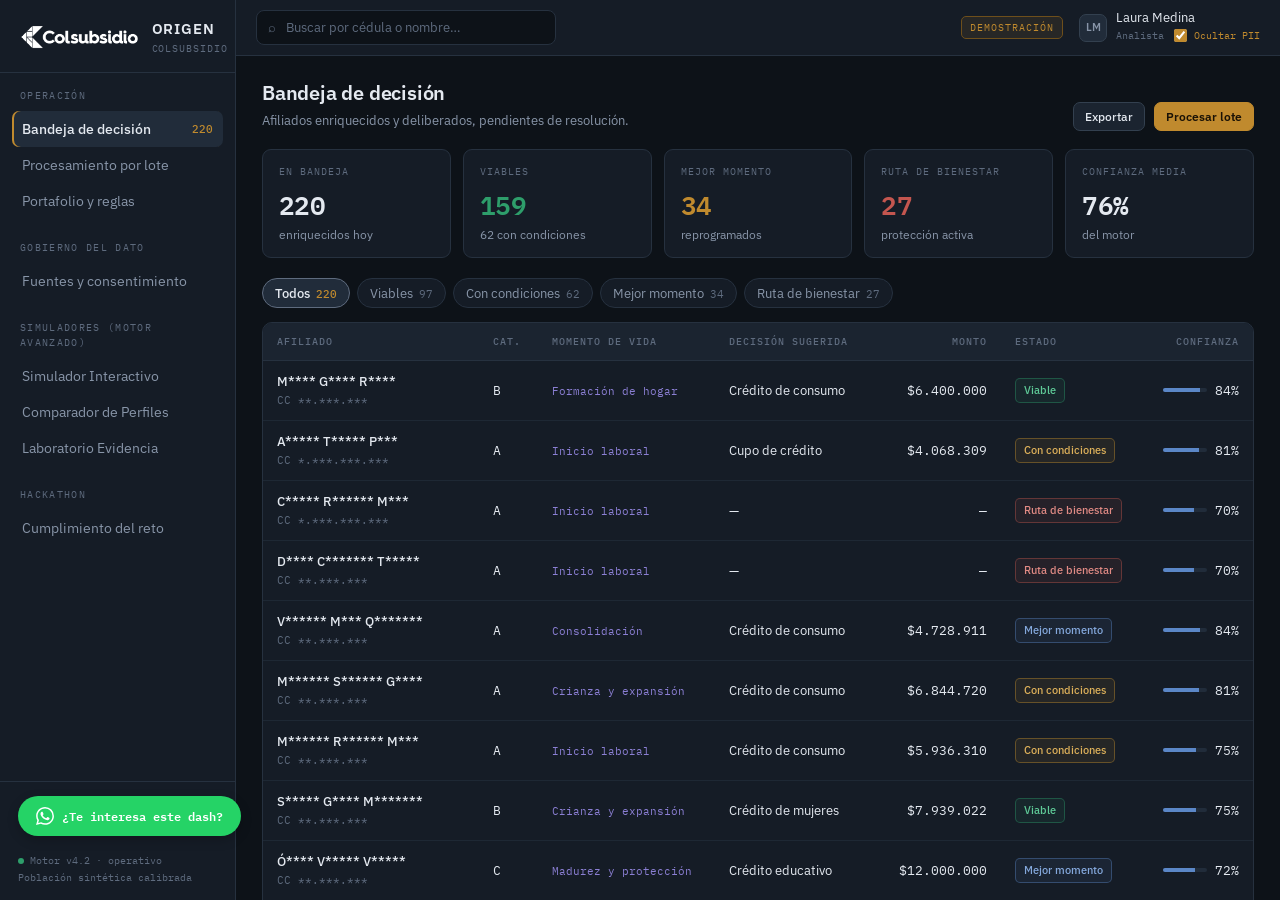
==== commit 3bc48cd4: "Integración final del motor avanzado, mockups de WhatsApp y correcciones UI" ====
--- a/index.html
+++ b/index.html
@@ -1,9 +1,28 @@
 <!DOCTYPE html> <html lang="es"> <head> <meta charset="UTF-8"> <meta name="viewport" content="width=device-width, initial-scale=1.0"> <link rel="icon" type="image/png" href="favicon.png"> <title>Demo Origen - Hackathon de Colsubsidio y 30X</title> <link rel="preconnect" href="https://fonts.googleapis.com"> <link rel="preconnect" href="https://fonts.gstatic.com" crossorigin> <link href="https://fonts.googleapis.com/css2?family=IBM+Plex+Sans:wght@400;500;600;700&family=IBM+Plex+Mono:wght@400;500;600&family=IBM+Plex+Serif:wght@500;600&display=swap" rel="stylesheet"> <!-- ESTILOS: Alineados al manual de marca de Colsubsidio -->
-<style> :root{  --bg:#0D1218; --surf:#151C26; --surf2:#1B2430; --surf3:#212C3A;  --line:#26313F; --line2:#33404F;  --text:#E4E9F0; --muted:#8895A8; --faint:#5E6B7E;  --brass:#C08A2E; --brass-dim:#6E4F1B; --brass-soft:rgba(192,138,46,.10);  --steel:#5B87C7; --steel-2:#84A8DC;  --ok:#2E9E6B; --warn:#C9922E; --risk:#C4564F; --violet:#8B7FD4;  --ui:"IBM Plex Sans",system-ui,sans-serif;  --mono:"IBM Plex Mono",ui-monospace,monospace;  --doc:"IBM Plex Serif",Georgia,serif;  --rail:236px; } *{box-sizing:border-box} html,body{margin:0;padding:0;height:100%} body{background:var(--bg);color:var(--text);font-family:var(--ui);font-size:14px;line-height:1.5;-webkit-font-smoothing:antialiased} button{font-family:inherit;cursor:pointer;color:inherit;border:none;background:none;font-size:inherit} input,select{font-family:inherit;font-size:inherit} .num{font-family:var(--mono);font-variant-numeric:tabular-nums} ::-webkit-scrollbar{width:10px;height:10px} ::-webkit-scrollbar-track{background:var(--bg)} ::-webkit-scrollbar-thumb{background:var(--line2);border-radius:5px;border:2px solid var(--bg)} .shell{display:grid;grid-template-columns:var(--rail) 1fr;height:100vh} .rail{background:var(--surf);border-right:1px solid var(--line);display:flex;flex-direction:column;min-height:0} .brandbox{padding:18px 18px 16px;border-bottom:1px solid var(--line);display:flex;align-items:center;gap:11px} .brandbox .bt{font-weight:600;font-size:15px;letter-spacing:.06em} .brandbox .bs{font-family:var(--mono);font-size:9.5px;color:var(--faint);letter-spacing:.1em;margin-top:1px} .navsec{padding:16px 12px 6px} .navlbl{font-family:var(--mono);font-size:9.5px;letter-spacing:.14em;text-transform:uppercase;color:var(--faint);padding:0 8px 8px} .navitem{display:flex;align-items:center;gap:10px;width:100%;text-align:left;padding:9px 10px;border-radius:7px;color:var(--muted);font-size:13.5px;transition:background .14s,color .14s} .navitem:hover{background:var(--surf2);color:var(--text)} .navitem.on{background:var(--surf3);color:var(--text);font-weight:500;box-shadow:inset 2px 0 0 var(--brass)}.navitem .ct{margin-left:auto;font-family:var(--mono);font-size:11px;color:var(--faint)} .navitem.on .ct{color:var(--brass)} .railfoot{margin-top:auto;padding:14px 18px;border-top:1px solid var(--line);font-family:var(--mono);font-size:10px;color:var(--faint);line-height:1.7} .railfoot .dot{display:inline-block;width:6px;height:6px;border-radius:50%;background:var(--ok);margin-right:6px;vertical-align:0} .main{display:flex;flex-direction:column;min-width:0;min-height:0} .topbar{height:56px;flex:0 0 auto;border-bottom:1px solid var(--line);background:var(--surf);display:flex;align-items:center;gap:14px;padding:0 20px} .finder{display:flex;align-items:center;gap:8px;background:var(--bg);border:1px solid var(--line);border-radius:8px;padding:7px 11px;min-width:300px} .finder:focus-within{border-color:var(--line2)} .finder input{background:none;border:none;outline:none;color:var(--text);width:100%;font-family:var(--mono);font-size:13px;letter-spacing:.02em} .finder input::placeholder{color:var(--faint);letter-spacing:0;font-family:var(--ui)} .finder .ico{color:var(--faint);font-size:13px} .tb-right{margin-left:auto;display:flex;align-items:center;gap:16px} .envtag{font-family:var(--mono);font-size:10px;letter-spacing:.1em;text-transform:uppercase;color:var(--brass);border:1px solid var(--brass-dim);background:var(--brass-soft);border-radius:5px;padding:3px 8px} .who{display:flex;align-items:center;gap:9px} .who .av{width:28px;height:28px;border-radius:7px;background:var(--surf3);border:1px solid var(--line2);display:grid;place-items:center;font-size:11px;font-weight:600;color:var(--muted)} .who .wn{font-size:12.5px;line-height:1.25} .who .wr{font-family:var(--mono);font-size:10px;color:var(--faint)} .content{flex:1;overflow:auto;min-height:0} .pad{padding:22px 26px 40px;max-width:1500px} .phead{display:flex;align-items:flex-end;gap:16px;margin-bottom:18px;flex-wrap:wrap} .phead h1{font-size:20px;font-weight:600;margin:0;letter-spacing:-.01em} .phead .psub{color:var(--muted);font-size:13px;margin-top:3px} .phead .pact{margin-left:auto;display:flex;gap:9px} .btn{display:inline-flex;align-items:center;gap:7px;border:1px solid var(--line2);background:var(--surf2);color:var(--text);padding:8px 14px;border-radius:7px;font-size:13px;font-weight:500;transition:background .14s,border-color .14s} .btn:hover{background:var(--surf3);border-color:var(--faint)} .btn.primary{background:var(--brass);border-color:var(--brass);color:#1A1206;font-weight:600} .btn.primary:hover{background:#D19A38} .btn.ok{background:rgba(46,158,107,.12);border-color:rgba(46,158,107,.45);color:#5FCB98} .btn.ok:hover{background:rgba(46,158,107,.2)} .btn.risk{background:rgba(196,86,79,.1);border-color:rgba(196,86,79,.4);color:#E08A84} .btn.risk:hover{background:rgba(196,86,79,.18)} .btn.sm{padding:6px 11px;font-size:12px} .btn:focus-visible,.navitem:focus-visible,.row:focus-visible{outline:2px solid var(--steel);outline-offset:2px} .kpis{display:grid;grid-template-columns:repeat(auto-fit,minmax(180px,1fr));gap:12px;margin-bottom:20px}.kpi{background:var(--surf);border:1px solid var(--line);border-radius:9px;padding:14px 16px} .kpi .kl{font-family:var(--mono);font-size:10px;letter-spacing:.1em;text-transform:uppercase;color:var(--faint)} .kpi .kv{font-size:26px;font-weight:600;margin-top:6px;letter-spacing:-.02em;font-family:var(--mono);font-variant-numeric:tabular-nums} .kpi .kd{font-size:11.5px;color:var(--muted);margin-top:2px} .kpi.acc .kv{color:var(--brass)} .kpi.risk .kv{color:var(--risk)} .kpi.ok .kv{color:var(--ok)} .filters{display:flex;align-items:center;gap:7px;margin-bottom:14px;flex-wrap:wrap} .fchip{border:1px solid var(--line);background:var(--surf);color:var(--muted);padding:6px 12px;border-radius:20px;font-size:12.5px;transition:all .14s} .fchip:hover{border-color:var(--line2);color:var(--text)} .fchip.on{background:var(--surf3);border-color:var(--faint);color:var(--text);font-weight:500} .fchip .n{font-family:var(--mono);font-size:11px;color:var(--faint);margin-left:6px} .fchip.on .n{color:var(--brass)} .tablewrap{background:var(--surf);border:1px solid var(--line);border-radius:10px;overflow:hidden} table{width:100%;border-collapse:collapse} thead th{text-align:left;font-family:var(--mono);font-size:10px;letter-spacing:.1em;text-transform:uppercase;color:var(--faint);font-weight:500;padding:11px 14px;border-bottom:1px solid var(--line);background:var(--surf2);white-space:nowrap} thead th.r{text-align:right} tbody td{padding:11px 14px;border-bottom:1px solid rgba(38,49,63,.6);font-size:13px;vertical-align:middle} tbody tr:last-child td{border-bottom:none} tbody tr{cursor:pointer;transition:background .12s} tbody tr:hover{background:var(--surf2)} td.r{text-align:right} .cell-name{font-weight:500} .cell-sub{font-family:var(--mono);font-size:11px;color:var(--faint);margin-top:1px} .pill{display:inline-flex;align-items:center;gap:5px;font-size:11px;font-weight:500;padding:3px 8px;border-radius:5px;border:1px solid;white-space:nowrap} .pill.v{color:#5FCB98;border-color:rgba(46,158,107,.4);background:rgba(46,158,107,.09)} .pill.c{color:#DDB05A;border-color:rgba(201,146,46,.4);background:rgba(201,146,46,.09)} .pill.m{color:var(--steel-2);border-color:rgba(91,135,199,.4);background:rgba(91,135,199,.09)} .pill.p{color:#E08A84;border-color:rgba(196,86,79,.4);background:rgba(196,86,79,.09)} .tagm{font-family:var(--mono);font-size:11px;color:var(--violet)} .conf{display:flex;align-items:center;gap:8px;justify-content:flex-end} .confbar{width:44px;height:4px;border-radius:3px;background:var(--surf3);overflow:hidden} .confbar i{display:block;height:100%;background:var(--steel)} .tfoot{padding:10px 14px;border-top:1px solid var(--line);background:var(--surf2);font-family:var(--mono);font-size:11px;color:var(--faint);display:flex;justify-content:space-between;align-items:center} .fichagrid{display:grid;grid-template-columns:1fr 330px;gap:18px;align-items:start} @media(max-width:1150px){.fichagrid{grid-template-columns:1fr}} .card{background:var(--surf);border:1px solid var(--line);border-radius:10px;margin-bottom:16px}.card-h{display:flex;align-items:center;gap:10px;padding:13px 18px;border-bottom:1px solid var(--line)} .card-h h3{margin:0;font-size:13px;font-weight:600;letter-spacing:.01em} .card-h .hn{font-family:var(--mono);font-size:10px;letter-spacing:.1em;text-transform:uppercase;color:var(--faint);margin-left:auto} .card-b{padding:18px} .card-b.tight{padding:14px 18px} .subject{display:flex;align-items:center;gap:16px;background:var(--surf);border:1px solid var(--line);border-radius:10px;padding:18px 20px;margin-bottom:16px;flex-wrap:wrap} .subject .sav{width:52px;height:52px;border-radius:11px;background:var(--surf3);border:1px solid var(--line2);display:grid;place-items:center;font-size:17px;font-weight:600;color:var(--brass);flex:0 0 auto} .subject .sname{font-size:19px;font-weight:600;letter-spacing:-.01em} .subject .smeta{font-family:var(--mono);font-size:11.5px;color:var(--faint);margin-top:2px} .subject .sright{margin-left:auto;display:flex;align-items:center;gap:22px;flex-wrap:wrap} .sstat .sl{font-family:var(--mono);font-size:9.5px;letter-spacing:.1em;text-transform:uppercase;color:var(--faint)} .sstat .sv{font-size:15px;font-weight:600;margin-top:2px;font-family:var(--mono)} .drow{display:grid;grid-template-columns:190px 1fr;gap:14px;padding:9px 0;border-bottom:1px solid rgba(38,49,63,.55);font-size:13px} .drow:last-child{border-bottom:none} .drow .dk{font-family:var(--mono);font-size:10.5px;letter-spacing:.07em;text-transform:uppercase;color:var(--faint);padding-top:2px} .drow .dv{font-weight:500} .drow .dn{font-size:11.5px;color:var(--muted);margin-top:2px} .drow.flag .dv{color:var(--risk)} .srctable{width:100%;border-collapse:collapse;font-size:12.5px} .srctable th{text-align:left;font-family:var(--mono);font-size:9.5px;letter-spacing:.1em;text-transform:uppercase;color:var(--faint);font-weight:500;padding:0 10px 8px 0;border-bottom:1px solid var(--line)} .srctable td{padding:9px 10px 9px 0;border-bottom:1px solid rgba(38,49,63,.5);vertical-align:top} .srctable tr:last-child td{border-bottom:none} .srctable .sv2{font-weight:500} .srctable .leg{font-family:var(--mono);font-size:11px;color:var(--muted)} .srctable .flagv{color:var(--risk);font-weight:600} .alloc{margin-top:4px} .allocrow{display:grid;grid-template-columns:132px 1fr;gap:12px;align-items:center;margin-bottom:9px} .allocrow .alab{font-family:var(--mono);font-size:10.5px;letter-spacing:.08em;text-transform:uppercase;color:var(--faint);text-align:right} .allocrow .alab.on{color:var(--brass)} .allocbar{display:flex;height:26px;border-radius:5px;overflow:hidden;border:1px solid var(--line2)} .allocbar i{display:block;height:100%;position:relative}.allocbar .a1{background:repeating-linear-gradient(45deg,#3C4A5E,#3C4A5E 5px,#44526A 5px,#44526A 10px)} .allocbar .a2{background:var(--brass)} .allocbar .a3{background:var(--surf3)} .allocbar .a4{background:repeating-linear-gradient(45deg,#A8453F,#A8453F 5px,#C4564F 5px,#C4564F 10px)} .liber{margin-top:12px;padding:10px 13px;background:rgba(46,158,107,.07);border-left:2px solid var(--ok);border-radius:0 6px 6px 0;font-size:12.5px;color:var(--muted);line-height:1.5} .liber b{color:var(--text)} .alloclegend{display:flex;gap:18px;margin-top:11px;flex-wrap:wrap} .alegend{display:flex;align-items:center;gap:7px;font-size:12px;color:var(--muted)} .alegend .sw{width:10px;height:10px;border-radius:2px;flex:0 0 auto} .alegend b{color:var(--text);font-family:var(--mono);font-weight:500} .policy{margin-top:14px;padding-top:12px;border-top:1px solid var(--line);display:flex;gap:26px;flex-wrap:wrap} .pcheck{display:flex;align-items:center;gap:8px;font-size:12.5px;color:var(--muted)} .pcheck .ck{color:var(--ok);font-family:var(--mono)} .pcheck .ck.no{color:var(--risk)} .pcheck b{color:var(--text)} .delib{display:flex;flex-direction:column;gap:9px} .dlrow{display:grid;grid-template-columns:168px 1fr 40px;gap:12px;align-items:center} .dlrow .dn2{font-size:12.5px;color:var(--muted)} .dlrow.top .dn2{color:var(--text);font-weight:600} .dltrack{height:14px;background:var(--surf2);border-radius:3px;overflow:hidden;display:flex} .dltrack i{display:block;height:100%;width:0;transition:width .7s cubic-bezier(.2,.8,.2,1)} .dlrow .ds{font-family:var(--mono);font-size:12px;color:var(--muted);text-align:right} .dlrow.top .ds{color:var(--brass);font-weight:600} .contrib{margin-top:14px;padding-top:13px;border-top:1px solid var(--line)} .contrib .ch{font-family:var(--mono);font-size:10px;letter-spacing:.1em;text-transform:uppercase;color:var(--faint);margin-bottom:9px} .crow{display:flex;align-items:center;gap:10px;padding:5px 0;font-size:12.5px} .crow .csw{width:9px;height:9px;border-radius:2px;flex:0 0 auto} .crow .cl{color:var(--muted)} .crow .cv{margin-left:auto;font-family:var(--mono);color:var(--text)} .crow.tot{border-top:1px dashed var(--line);margin-top:6px;padding-top:8px;font-weight:600} .crow.tot .cv{color:var(--brass)} .chartwrap{position:relative} .chart svg{display:block;width:100%;height:auto;overflow:visible} .chart .grid line{stroke:rgba(38,49,63,.85);stroke-width:1} .chart .axis text{font-family:var(--mono);font-size:10px;fill:var(--faint)} .chart .serie{fill:none;stroke-width:2.2;stroke-linecap:round;stroke-linejoin:round} .chart .serie.dash{stroke-dasharray:5 4;stroke-width:1.8} .chart .endlbl{font-family:var(--mono);font-size:11px;font-weight:600} .chart .todayline{stroke:var(--line2);stroke-width:1;stroke-dasharray:3 3} .chart .todaytxt{font-family:var(--mono);font-size:9.5px;fill:var(--faint)} .chartlegend{display:flex;gap:20px;flex-wrap:wrap;margin-top:12px;padding-top:12px;border-top:1px solid var(--line)} .clg{display:flex;align-items:center;gap:8px;font-size:12.5px} .clg .ln{width:16px;height:2.5px;border-radius:2px;flex:0 0 auto} .clg .lt{color:var(--muted)}.clg.win .lt{color:var(--text);font-weight:600} .clg .lv{font-family:var(--mono);font-size:12px;color:var(--faint)} .clg.win .lv{color:var(--brass)} .readout{margin-top:14px;padding:12px 14px;background:var(--surf2);border-left:2px solid var(--brass);border-radius:0 6px 6px 0;font-size:13px;color:var(--muted);line-height:1.55} .readout b{color:var(--text)} .heat{display:grid;grid-template-columns:34px repeat(18,1fr);gap:2px;align-items:center} .heat .hh{font-family:var(--mono);font-size:9px;color:var(--faint);text-align:center} .heat .hd{font-family:var(--mono);font-size:10px;color:var(--faint)} .heat .hc{aspect-ratio:1/1;border-radius:2px;background:var(--surf2);min-height:13px} .heat .hc.peak{outline:1.5px solid var(--brass);outline-offset:-1px} .heatfoot{margin-top:12px;display:flex;align-items:center;gap:14px;flex-wrap:wrap;font-size:12.5px;color:var(--muted)} .heatscale{display:flex;align-items:center;gap:5px;margin-left:auto} .heatscale .hs{width:16px;height:9px;border-radius:2px} .heatscale span{font-family:var(--mono);font-size:10px;color:var(--faint)} .rail2{position:sticky;top:0} .resolution{background:var(--surf);border:1px solid var(--brass-dim);border-radius:10px;overflow:hidden} .res-h{padding:14px 18px;border-bottom:1px solid var(--line);background:linear-gradient(180deg,rgba(192,138,46,.10),transparent)} .res-h .rt{font-family:var(--doc);font-size:15px;font-weight:600;color:var(--brass)} .res-h .rn{font-family:var(--mono);font-size:10px;color:var(--faint);margin-top:2px;letter-spacing:.06em} .res-b{padding:16px 18px} .resrow{padding:10px 0;border-bottom:1px solid rgba(38,49,63,.55)} .resrow:last-of-type{border-bottom:none} .resrow .rk2{font-family:var(--mono);font-size:9.5px;letter-spacing:.1em;text-transform:uppercase;color:var(--faint)} .resrow .rv2{font-size:14.5px;font-weight:600;margin-top:3px} .resrow .rw2{font-size:11.5px;color:var(--muted);margin-top:2px;line-height:1.45} .resactions{padding:14px 18px;border-top:1px solid var(--line);background:var(--surf2);display:flex;flex-direction:column;gap:8px} .resactions .btn{justify-content:center;width:100%} .resnote{font-family:var(--mono);font-size:10px;color:var(--faint);text-align:center;margin-top:2px;line-height:1.5} .reasonbox{padding:14px 18px;border-top:1px solid var(--line);font-size:13px;color:var(--muted);line-height:1.55;font-style:italic} .reasonbox b{color:var(--text);font-style:normal} .confblock{padding:14px 18px;border-top:1px solid var(--line)} .confblock .cl2{font-family:var(--mono);font-size:9.5px;letter-spacing:.1em;text-transform:uppercase;color:var(--faint);display:flex;justify-content:space-between} .confblock .cbar{height:6px;background:var(--surf3);border-radius:4px;margin-top:8px;overflow:hidden} .confblock .cbar i{display:block;height:100%;background:linear-gradient(90deg,var(--steel),var(--steel-2))} .toast{position:fixed;bottom:22px;right:22px;background:var(--surf3);border:1px solid var(--line2);border-left:3px solid var(--ok);border-radius:8px;padding:13px 17px;box-shadow:0 16px 40px -12px rgba(0,0,0,.7);font-size:13px;z-index:60;transform:translateY(16px);opacity:0;pointer-events:none;transition:all .28s cubic-bezier(.2,.8,.2,1);max-width:340px} .toast.on{transform:none;opacity:1} .toast .tt2{font-weight:600;margin-bottom:2px} .toast .td2{color:var(--muted);font-size:12px;line-height:1.45} .toast.risk{border-left-color:var(--risk)} .batchgrid{display:grid;grid-template-columns:1fr 1fr;gap:16px} @media(max-width:1000px){.batchgrid{grid-template-columns:1fr}} .distrow{display:grid;grid-template-columns:150px 1fr 100px;gap:12px;align-items:center;padding:7px 0} .distrow .dl2{font-size:12.5px;color:var(--muted)} .disttrack{height:10px;background:var(--surf2);border-radius:3px;overflow:hidden} .disttrack i{display:block;height:100%;border-radius:3px;transition:width .8s cubic-bezier(.2,.8,.2,1);width:0} .distrow .dv2{font-family:var(--mono);font-size:12px;color:var(--text);text-align:right} .distrow .dv2 span{color:var(--faint);font-size:11px} .runline{display:flex;align-items:center;gap:14px;padding:14px 18px;background:var(--surf2);border:1px solid var(--line);border-radius:9px;margin-bottom:16px;flex-wrap:wrap} .runbar{flex:1;height:6px;background:var(--surf3);border-radius:4px;overflow:hidden;min-width:180px} .runbar i{display:block;height:100%;background:var(--brass);width:0;transition:width .3s linear} .runstat{font-family:var(--mono);font-size:11.5px;color:var(--muted)} .empty{padding:60px 20px;text-align:center;color:var(--faint)} .empty .eh{font-size:15px;color:var(--muted);margin-bottom:6px} .backlink{display:inline-flex;align-items:center;gap:7px;color:var(--muted);font-size:12.5px;margin-bottom:14px} .backlink:hover{color:var(--text)} @media (prefers-reduced-motion:reduce){*{animation:none!important;transition:none!important}} @media(max-width:900px){.shell{grid-template-columns:1fr}.rail{display:none}.pad{padding:16px 14px 30px}} </style> </head> <body> <div class="shell">  <aside class="rail">    <div class="brandbox">      <img src="logo.png" style="height:26px;width:auto;border-radius:4px;" alt="Colsubsidio">      <div><div class="bt">ORIGEN</div><div class="bs">COLSUBSIDIO</div></div>    </div>    <div class="navsec">      <div class="navlbl">Operación</div>      <button class="navitem on" data-view="bandeja">Bandeja de decisión <span class="ct" id="nav-bandeja">—</span></button>      <button class="navitem" data-view="lote">Procesamiento por lote</button>      <button class="navitem" data-view="portafolio">Portafolio y reglas</button>    </div>    <div class="navsec">      <div class="navlbl">Gobierno del dato</div>      <button class="navitem" data-view="fuentes">Fuentes y consentimiento</button>    </div>        <div class="navsec">
+<style> :root{  --bg:#0D1218; --surf:#151C26; --surf2:#1B2430; --surf3:#212C3A;  --line:#26313F; --line2:#33404F;  --text:#E4E9F0; --muted:#8895A8; --faint:#5E6B7E;  --brass:#C08A2E; --brass-dim:#6E4F1B; --brass-soft:rgba(192,138,46,.10);  --steel:#5B87C7; --steel-2:#84A8DC;  --ok:#2E9E6B; --warn:#C9922E; --risk:#C4564F; --violet:#8B7FD4;  --ui:"IBM Plex Sans",system-ui,sans-serif;  --mono:"IBM Plex Mono",ui-monospace,monospace;  --doc:"IBM Plex Serif",Georgia,serif;  --rail:236px; } *{box-sizing:border-box} html,body{margin:0;padding:0;height:100%} body{background:var(--bg);color:var(--text);font-family:var(--ui);font-size:14px;line-height:1.5;-webkit-font-smoothing:antialiased} button{font-family:inherit;cursor:pointer;color:inherit;border:none;background:none;font-size:inherit} input,select{font-family:inherit;font-size:inherit} .num{font-family:var(--mono);font-variant-numeric:tabular-nums} ::-webkit-scrollbar{width:10px;height:10px} ::-webkit-scrollbar-track{background:var(--bg)} ::-webkit-scrollbar-thumb{background:var(--line2);border-radius:5px;border:2px solid var(--bg)} .shell{display:grid;grid-template-columns:var(--rail) 1fr;height:100vh} .rail{background:var(--surf);border-right:1px solid var(--line);display:flex;flex-direction:column;min-height:0} .brandbox{padding:18px 18px 16px;border-bottom:1px solid var(--line);display:flex;align-items:center;gap:11px} .brandbox .bt{font-weight:600;font-size:15px;letter-spacing:.06em} .brandbox .bs{font-family:var(--mono);font-size:9.5px;color:var(--faint);letter-spacing:.1em;margin-top:1px} .navsec{padding:16px 12px 6px} .navlbl{font-family:var(--mono);font-size:9.5px;letter-spacing:.14em;text-transform:uppercase;color:var(--faint);padding:0 8px 8px} .navitem{display:flex;align-items:center;gap:10px;width:100%;text-align:left;padding:9px 10px;border-radius:7px;color:var(--muted);font-size:13.5px;transition:background .14s,color .14s} .navitem:hover{background:var(--surf2);color:var(--text)} .navitem.on{background:var(--surf3);color:var(--text);font-weight:500;box-shadow:inset 2px 0 0 var(--brass)}.navitem .ct{margin-left:auto;font-family:var(--mono);font-size:11px;color:var(--faint)} .navitem.on .ct{color:var(--brass)} .railfoot{margin-top:auto;padding:14px 18px;border-top:1px solid var(--line);font-family:var(--mono);font-size:10px;color:var(--faint);line-height:1.7} .railfoot .dot{display:inline-block;width:6px;height:6px;border-radius:50%;background:var(--ok);margin-right:6px;vertical-align:0} .main{display:flex;flex-direction:column;min-width:0;min-height:0} .topbar{height:56px;flex:0 0 auto;border-bottom:1px solid var(--line);background:var(--surf);display:flex;align-items:center;gap:14px;padding:0 20px} .finder{display:flex;align-items:center;gap:8px;background:var(--bg);border:1px solid var(--line);border-radius:8px;padding:7px 11px;min-width:300px} .finder:focus-within{border-color:var(--line2)} .finder input{background:none;border:none;outline:none;color:var(--text);width:100%;font-family:var(--mono);font-size:13px;letter-spacing:.02em} .finder input::placeholder{color:var(--faint);letter-spacing:0;font-family:var(--ui)} .finder .ico{color:var(--faint);font-size:13px} .tb-right{margin-left:auto;display:flex;align-items:center;gap:16px} .envtag{font-family:var(--mono);font-size:10px;letter-spacing:.1em;text-transform:uppercase;color:var(--brass);border:1px solid var(--brass-dim);background:var(--brass-soft);border-radius:5px;padding:3px 8px} .who{display:flex;align-items:center;gap:9px} .who .av{width:28px;height:28px;border-radius:7px;background:var(--surf3);border:1px solid var(--line2);display:grid;place-items:center;font-size:11px;font-weight:600;color:var(--muted)} .who .wn{font-size:12.5px;line-height:1.25} .who .wr{font-family:var(--mono);font-size:10px;color:var(--faint)} .content{flex:1;overflow:auto;min-height:0} .pad{padding:22px 26px 40px;max-width:1500px} .phead{display:flex;align-items:flex-end;gap:16px;margin-bottom:18px;flex-wrap:wrap} .phead h1{font-size:20px;font-weight:600;margin:0;letter-spacing:-.01em} .phead .psub{color:var(--muted);font-size:13px;margin-top:3px} .phead .pact{margin-left:auto;display:flex;gap:9px} .btn{display:inline-flex;align-items:center;gap:7px;border:1px solid var(--line2);background:var(--surf2);color:var(--text);padding:8px 14px;border-radius:7px;font-size:13px;font-weight:500;transition:background .14s,border-color .14s} .btn:hover{background:var(--surf3);border-color:var(--faint)} .btn.primary{background:var(--brass);border-color:var(--brass);color:#1A1206;font-weight:600} .btn.primary:hover{background:#D19A38} .btn.ok{background:rgba(46,158,107,.12);border-color:rgba(46,158,107,.45);color:#5FCB98} .btn.ok:hover{background:rgba(46,158,107,.2)} .btn.risk{background:rgba(196,86,79,.1);border-color:rgba(196,86,79,.4);color:#E08A84} .btn.risk:hover{background:rgba(196,86,79,.18)} .btn.sm{padding:6px 11px;font-size:12px} .btn:focus-visible,.navitem:focus-visible,.row:focus-visible{outline:2px solid var(--steel);outline-offset:2px} .kpis{display:grid;grid-template-columns:repeat(auto-fit,minmax(180px,1fr));gap:12px;margin-bottom:20px}.kpi{background:var(--surf);border:1px solid var(--line);border-radius:9px;padding:14px 16px} .kpi .kl{font-family:var(--mono);font-size:10px;letter-spacing:.1em;text-transform:uppercase;color:var(--faint)} .kpi .kv{font-size:26px;font-weight:600;margin-top:6px;letter-spacing:-.02em;font-family:var(--mono);font-variant-numeric:tabular-nums} .kpi .kd{font-size:11.5px;color:var(--muted);margin-top:2px} .kpi.acc .kv{color:var(--brass)} .kpi.risk .kv{color:var(--risk)} .kpi.ok .kv{color:var(--ok)} .filters{display:flex;align-items:center;gap:7px;margin-bottom:14px;flex-wrap:wrap} .fchip{border:1px solid var(--line);background:var(--surf);color:var(--muted);padding:6px 12px;border-radius:20px;font-size:12.5px;transition:all .14s} .fchip:hover{border-color:var(--line2);color:var(--text)} .fchip.on{background:var(--surf3);border-color:var(--faint);color:var(--text);font-weight:500} .fchip .n{font-family:var(--mono);font-size:11px;color:var(--faint);margin-left:6px} .fchip.on .n{color:var(--brass)} .tablewrap{background:var(--surf);border:1px solid var(--line);border-radius:10px;overflow:hidden} table{width:100%;border-collapse:collapse} thead th{text-align:left;font-family:var(--mono);font-size:10px;letter-spacing:.1em;text-transform:uppercase;color:var(--faint);font-weight:500;padding:11px 14px;border-bottom:1px solid var(--line);background:var(--surf2);white-space:nowrap} thead th.r{text-align:right} tbody td{padding:11px 14px;border-bottom:1px solid rgba(38,49,63,.6);font-size:13px;vertical-align:middle} tbody tr:last-child td{border-bottom:none} tbody tr{cursor:pointer;transition:background .12s} tbody tr:hover{background:var(--surf2)} td.r{text-align:right} .cell-name{font-weight:500} .cell-sub{font-family:var(--mono);font-size:11px;color:var(--faint);margin-top:1px} .pill{display:inline-flex;align-items:center;gap:5px;font-size:11px;font-weight:500;padding:3px 8px;border-radius:5px;border:1px solid;white-space:nowrap} .pill.v{color:#5FCB98;border-color:rgba(46,158,107,.4);background:rgba(46,158,107,.09)} .pill.c{color:#DDB05A;border-color:rgba(201,146,46,.4);background:rgba(201,146,46,.09)} .pill.m{color:var(--steel-2);border-color:rgba(91,135,199,.4);background:rgba(91,135,199,.09)} .pill.p{color:#E08A84;border-color:rgba(196,86,79,.4);background:rgba(196,86,79,.09)} .tagm{font-family:var(--mono);font-size:11px;color:var(--violet)} .conf{display:flex;align-items:center;gap:8px;justify-content:flex-end} .confbar{width:44px;height:4px;border-radius:3px;background:var(--surf3);overflow:hidden} .confbar i{display:block;height:100%;background:var(--steel)} .tfoot{padding:10px 14px;border-top:1px solid var(--line);background:var(--surf2);font-family:var(--mono);font-size:11px;color:var(--faint);display:flex;justify-content:space-between;align-items:center} .fichagrid{display:grid;grid-template-columns:1fr 330px;gap:18px;align-items:start} @media(max-width:1150px){.fichagrid{grid-template-columns:1fr}} .card{background:var(--surf);border:1px solid var(--line);border-radius:10px;margin-bottom:16px}.card-h{display:flex;align-items:center;gap:10px;padding:13px 18px;border-bottom:1px solid var(--line)} .card-h h3{margin:0;font-size:13px;font-weight:600;letter-spacing:.01em} .card-h .hn{font-family:var(--mono);font-size:10px;letter-spacing:.1em;text-transform:uppercase;color:var(--faint);margin-left:auto} .card-b{padding:18px} .card-b.tight{padding:14px 18px} .subject{display:flex;align-items:center;gap:16px;background:var(--surf);border:1px solid var(--line);border-radius:10px;padding:18px 20px;margin-bottom:16px;flex-wrap:wrap} .subject .sav{width:52px;height:52px;border-radius:11px;background:var(--surf3);border:1px solid var(--line2);display:grid;place-items:center;font-size:17px;font-weight:600;color:var(--brass);flex:0 0 auto} .subject .sname{font-size:19px;font-weight:600;letter-spacing:-.01em} .subject .smeta{font-family:var(--mono);font-size:11.5px;color:var(--faint);margin-top:2px} .subject .sright{margin-left:auto;display:flex;align-items:center;gap:22px;flex-wrap:wrap} .sstat .sl{font-family:var(--mono);font-size:9.5px;letter-spacing:.1em;text-transform:uppercase;color:var(--faint)} .sstat .sv{font-size:15px;font-weight:600;margin-top:2px;font-family:var(--mono)} .drow{display:grid;grid-template-columns:190px 1fr;gap:14px;padding:9px 0;border-bottom:1px solid rgba(38,49,63,.55);font-size:13px} .drow:last-child{border-bottom:none} .drow .dk{font-family:var(--mono);font-size:10.5px;letter-spacing:.07em;text-transform:uppercase;color:var(--faint);padding-top:2px} .drow .dv{font-weight:500} .drow .dn{font-size:11.5px;color:var(--muted);margin-top:2px} .drow.flag .dv{color:var(--risk)} .srctable{width:100%;border-collapse:collapse;font-size:12.5px} .srctable th{text-align:left;font-family:var(--mono);font-size:9.5px;letter-spacing:.1em;text-transform:uppercase;color:var(--faint);font-weight:500;padding:0 10px 8px 0;border-bottom:1px solid var(--line)} .srctable td{padding:9px 10px 9px 0;border-bottom:1px solid rgba(38,49,63,.5);vertical-align:top} .srctable tr:last-child td{border-bottom:none} .srctable .sv2{font-weight:500} .srctable .leg{font-family:var(--mono);font-size:11px;color:var(--muted)} .srctable .flagv{color:var(--risk);font-weight:600} .alloc{margin-top:4px} .allocrow{display:grid;grid-template-columns:132px 1fr;gap:12px;align-items:center;margin-bottom:9px} .allocrow .alab{font-family:var(--mono);font-size:10.5px;letter-spacing:.08em;text-transform:uppercase;color:var(--faint);text-align:right} .allocrow .alab.on{color:var(--brass)} .allocbar{display:flex;height:26px;border-radius:5px;overflow:hidden;border:1px solid var(--line2)} .allocbar i{display:block;height:100%;position:relative}.allocbar .a1{background:repeating-linear-gradient(45deg,#3C4A5E,#3C4A5E 5px,#44526A 5px,#44526A 10px)} .allocbar .a2{background:var(--brass)} .allocbar .a3{background:var(--surf3)} .allocbar .a4{background:repeating-linear-gradient(45deg,#A8453F,#A8453F 5px,#C4564F 5px,#C4564F 10px)} .liber{margin-top:12px;padding:10px 13px;background:rgba(46,158,107,.07);border-left:2px solid var(--ok);border-radius:0 6px 6px 0;font-size:12.5px;color:var(--muted);line-height:1.5} .liber b{color:var(--text)} .alloclegend{display:flex;gap:18px;margin-top:11px;flex-wrap:wrap} .alegend{display:flex;align-items:center;gap:7px;font-size:12px;color:var(--muted)} .alegend .sw{width:10px;height:10px;border-radius:2px;flex:0 0 auto} .alegend b{color:var(--text);font-family:var(--mono);font-weight:500} .policy{margin-top:14px;padding-top:12px;border-top:1px solid var(--line);display:flex;gap:26px;flex-wrap:wrap} .pcheck{display:flex;align-items:center;gap:8px;font-size:12.5px;color:var(--muted)} .pcheck .ck{color:var(--ok);font-family:var(--mono)} .pcheck .ck.no{color:var(--risk)} .pcheck b{color:var(--text)} .delib{display:flex;flex-direction:column;gap:9px} .dlrow{display:grid;grid-template-columns:168px 1fr 40px;gap:12px;align-items:center} .dlrow .dn2{font-size:12.5px;color:var(--muted)} .dlrow.top .dn2{color:var(--text);font-weight:600} .dltrack{height:14px;background:var(--surf2);border-radius:3px;overflow:hidden;display:flex} .dltrack i{display:block;height:100%;width:0;transition:width .7s cubic-bezier(.2,.8,.2,1)} .dlrow .ds{font-family:var(--mono);font-size:12px;color:var(--muted);text-align:right} .dlrow.top .ds{color:var(--brass);font-weight:600} .contrib{margin-top:14px;padding-top:13px;border-top:1px solid var(--line)} .contrib .ch{font-family:var(--mono);font-size:10px;letter-spacing:.1em;text-transform:uppercase;color:var(--faint);margin-bottom:9px} .crow{display:flex;align-items:center;gap:10px;padding:5px 0;font-size:12.5px} .crow .csw{width:9px;height:9px;border-radius:2px;flex:0 0 auto} .crow .cl{color:var(--muted)} .crow .cv{margin-left:auto;font-family:var(--mono);color:var(--text)} .crow.tot{border-top:1px dashed var(--line);margin-top:6px;padding-top:8px;font-weight:600} .crow.tot .cv{color:var(--brass)} .chartwrap{position:relative} .chart svg{display:block;width:100%;height:auto;overflow:visible} .chart .grid line{stroke:rgba(38,49,63,.85);stroke-width:1} .chart .axis text{font-family:var(--mono);font-size:10px;fill:var(--faint)} .chart .serie{fill:none;stroke-width:2.2;stroke-linecap:round;stroke-linejoin:round} .chart .serie.dash{stroke-dasharray:5 4;stroke-width:1.8} .chart .endlbl{font-family:var(--mono);font-size:11px;font-weight:600} .chart .todayline{stroke:var(--line2);stroke-width:1;stroke-dasharray:3 3} .chart .todaytxt{font-family:var(--mono);font-size:9.5px;fill:var(--faint)} .chartlegend{display:flex;gap:20px;flex-wrap:wrap;margin-top:12px;padding-top:12px;border-top:1px solid var(--line)} .clg{display:flex;align-items:center;gap:8px;font-size:12.5px} .clg .ln{width:16px;height:2.5px;border-radius:2px;flex:0 0 auto} .clg .lt{color:var(--muted)}.clg.win .lt{color:var(--text);font-weight:600} .clg .lv{font-family:var(--mono);font-size:12px;color:var(--faint)} .clg.win .lv{color:var(--brass)} .readout{margin-top:14px;padding:12px 14px;background:var(--surf2);border-left:2px solid var(--brass);border-radius:0 6px 6px 0;font-size:13px;color:var(--muted);line-height:1.55} .readout b{color:var(--text)} .heat{display:grid;grid-template-columns:34px repeat(18,1fr);gap:2px;align-items:center} .heat .hh{font-family:var(--mono);font-size:9px;color:var(--faint);text-align:center} .heat .hd{font-family:var(--mono);font-size:10px;color:var(--faint)} .heat .hc{aspect-ratio:1/1;border-radius:2px;background:var(--surf2);min-height:13px} .heat .hc.peak{outline:1.5px solid var(--brass);outline-offset:-1px} .heatfoot{margin-top:12px;display:flex;align-items:center;gap:14px;flex-wrap:wrap;font-size:12.5px;color:var(--muted)} .heatscale{display:flex;align-items:center;gap:5px;margin-left:auto} .heatscale .hs{width:16px;height:9px;border-radius:2px} .heatscale span{font-family:var(--mono);font-size:10px;color:var(--faint)} .rail2{position:sticky;top:0} .resolution{background:var(--surf);border:1px solid var(--brass-dim);border-radius:10px;overflow:hidden} .res-h{padding:14px 18px;border-bottom:1px solid var(--line);background:linear-gradient(180deg,rgba(192,138,46,.10),transparent)} .res-h .rt{font-family:var(--doc);font-size:15px;font-weight:600;color:var(--brass)} .res-h .rn{font-family:var(--mono);font-size:10px;color:var(--faint);margin-top:2px;letter-spacing:.06em} .res-b{padding:16px 18px} .resrow{padding:10px 0;border-bottom:1px solid rgba(38,49,63,.55)} .resrow:last-of-type{border-bottom:none} .resrow .rk2{font-family:var(--mono);font-size:9.5px;letter-spacing:.1em;text-transform:uppercase;color:var(--faint)} .resrow .rv2{font-size:14.5px;font-weight:600;margin-top:3px} .resrow .rw2{font-size:11.5px;color:var(--muted);margin-top:2px;line-height:1.45} .resactions{padding:14px 18px;border-top:1px solid var(--line);background:var(--surf2);display:flex;flex-direction:column;gap:8px} .resactions .btn{justify-content:center;width:100%} .resnote{font-family:var(--mono);font-size:10px;color:var(--faint);text-align:center;margin-top:2px;line-height:1.5} .reasonbox{padding:14px 18px;border-top:1px solid var(--line);font-size:13px;color:var(--muted);line-height:1.55;font-style:italic} .reasonbox b{color:var(--text);font-style:normal} .confblock{padding:14px 18px;border-top:1px solid var(--line)} .confblock .cl2{font-family:var(--mono);font-size:9.5px;letter-spacing:.1em;text-transform:uppercase;color:var(--faint);display:flex;justify-content:space-between} .confblock .cbar{height:6px;background:var(--surf3);border-radius:4px;margin-top:8px;overflow:hidden} .confblock .cbar i{display:block;height:100%;background:linear-gradient(90deg,var(--steel),var(--steel-2))} .toast{position:fixed;bottom:22px;right:22px;background:var(--surf3);border:1px solid var(--line2);border-left:3px solid var(--ok);border-radius:8px;padding:13px 17px;box-shadow:0 16px 40px -12px rgba(0,0,0,.7);font-size:13px;z-index:60;transform:translateY(16px);opacity:0;pointer-events:none;transition:all .28s cubic-bezier(.2,.8,.2,1);max-width:340px} .toast.on{transform:none;opacity:1} .toast .tt2{font-weight:600;margin-bottom:2px} .toast .td2{color:var(--muted);font-size:12px;line-height:1.45} .toast.risk{border-left-color:var(--risk)} .batchgrid{display:grid;grid-template-columns:1fr 1fr;gap:16px} @media(max-width:1000px){.batchgrid{grid-template-columns:1fr}} .distrow{display:grid;grid-template-columns:150px 1fr 100px;gap:12px;align-items:center;padding:7px 0} .distrow .dl2{font-size:12.5px;color:var(--muted)} .disttrack{height:10px;background:var(--surf2);border-radius:3px;overflow:hidden} .disttrack i{display:block;height:100%;border-radius:3px;transition:width .8s cubic-bezier(.2,.8,.2,1);width:0} .distrow .dv2{font-family:var(--mono);font-size:12px;color:var(--text);text-align:right} .distrow .dv2 span{color:var(--faint);font-size:11px} .runline{display:flex;align-items:center;gap:14px;padding:14px 18px;background:var(--surf2);border:1px solid var(--line);border-radius:9px;margin-bottom:16px;flex-wrap:wrap} .runbar{flex:1;height:6px;background:var(--surf3);border-radius:4px;overflow:hidden;min-width:180px} .runbar i{display:block;height:100%;background:var(--brass);width:0;transition:width .3s linear} .runstat{font-family:var(--mono);font-size:11.5px;color:var(--muted)} .empty{padding:60px 20px;text-align:center;color:var(--faint)} .empty .eh{font-size:15px;color:var(--muted);margin-bottom:6px} .backlink{display:inline-flex;align-items:center;gap:7px;color:var(--muted);font-size:12.5px;margin-bottom:14px} .backlink:hover{color:var(--text)} @media (prefers-reduced-motion:reduce){*{animation:none!important;transition:none!important}} @media(max-width:900px){.shell{grid-template-columns:1fr}.rail{display:none}.pad{padding:16px 14px 30px}} </style> </head> <body> <div class="shell">  <aside class="rail">    <div class="brandbox">      <img src="logo.png" style="height:26px;width:auto;border-radius:4px;" alt="Colsubsidio">      <div><div class="bt">ORIGEN</div><div class="bs">COLSUBSIDIO</div></div>    </div>    <div class="navsec">      <div class="navlbl">Operación</div>      <button class="navitem on" data-view="bandeja">Bandeja de decisión <span class="ct" id="nav-bandeja">—</span></button>      <button class="navitem" data-view="lote">Procesamiento por lote</button>      <button class="navitem" data-view="portafolio">Portafolio y reglas</button>    </div>    <div class="navsec">      <div class="navlbl">Gobierno del dato</div>      <button class="navitem" data-view="fuentes">Fuentes y consentimiento</button>    </div>        
+    <div class="navsec">
+      <div class="navlbl">Simuladores (Motor Avanzado)</div>
+      <button class="navitem" data-view="simulador">Simulador Interactivo</button>
+      <button class="navitem" data-view="comparador">Comparador de Perfiles</button>
+      <button class="navitem" data-view="laboratorio">Laboratorio Evidencia</button>
+    </div>
+
+    <div class="navsec">
       <div class="navlbl">Hackathon</div>
       <button class="navitem" data-view="reto">Cumplimiento del reto</button>
     </div>
-    <div class="railfoot">      <div><span class="dot"></span>Motor v4.2 · operativo</div>      <div>Población sintética calibrada</div>    </div>  </aside>  <div class="main">    <div class="topbar">      <div class="finder">        <span class="ico">⌕</span>        <input id="finder" placeholder="Buscar por cédula o nombre…" autocomplete="off">      </div>      <div class="tb-right">        <span class="envtag">Demostración</span>        <div class="who">          <div class="av">LM</div>          <div><div class="wn">Laura Medina</div><div class="wr" style="display:flex;align-items:center;gap:6px;">Analista <label style="display:inline-flex;align-items:center;cursor:pointer;gap:4px;color:var(--brass);"><input type="checkbox" checked onchange="privacyMode=this.checked;renderBandeja();" style="accent-color:var(--brass);"> Ocultar PII</label></div></div>        </div>      </div>    </div>    <div class="content"><div class="pad" id="view"></div></div>  </div> </div> <div class="toast" id="toast"><div class="tt2" id="toast-t"></div><div class="td2" id="toast-d"></div></div> <script>
+    <div class="railfoot">
+
+<a href="https://wa.me/573196966226" target="_blank" style="background:#25D366;color:white;padding:10px 18px;border-radius:24px;text-decoration:none;font-weight:600;font-size:12px;display:flex;align-items:center;gap:8px;margin-bottom:16px;box-shadow:0 4px 12px rgba(0,0,0,0.2);transition:transform 0.2s;width:max-content;" onmouseover="this.style.transform='scale(1.02)'" onmouseout="this.style.transform='scale(1)'">
+  <svg width="18" height="18" viewBox="0 0 24 24" fill="currentColor"><path d="M17.472 14.382c-.297-.149-1.758-.867-2.03-.967-.273-.099-.471-.148-.67.15-.197.297-.767.966-.94 1.164-.173.199-.347.223-.644.075-.297-.15-1.255-.463-2.39-1.475-.883-.788-1.48-1.761-1.653-2.059-.173-.297-.018-.458.13-.606.134-.133.298-.347.446-.52.149-.174.198-.298.298-.497.099-.198.05-.371-.025-.52-.075-.149-.669-1.612-.916-2.207-.242-.579-.487-.5-.669-.51-.173-.008-.371-.01-.57-.01-.198 0-.52.074-.792.372-.272.297-1.04 1.016-1.04 2.479 0 1.462 1.065 2.875 1.213 3.074.149.198 2.096 3.2 5.077 4.487.709.306 1.262.489 1.694.625.712.227 1.36.195 1.871.118.571-.085 1.758-.719 2.006-1.413.248-.694.248-1.289.173-1.413-.074-.124-.272-.198-.57-.347m-5.421 7.403h-.004a9.87 9.87 0 01-5.031-1.378l-.361-.214-3.741.982.998-3.648-.235-.374a9.86 9.86 0 01-1.51-5.26c.001-5.45 4.436-9.884 9.888-9.884 2.64 0 5.122 1.03 6.988 2.898a9.825 9.825 0 012.893 6.994c-.003 5.45-4.437 9.884-9.885 9.884m8.413-18.297A11.815 11.815 0 0012.05 0C5.495 0 .16 5.335.157 11.892c0 2.096.547 4.142 1.588 5.945L.057 24l6.305-1.654a11.882 11.882 0 005.683 1.448h.005c6.554 0 11.89-5.335 11.893-11.893a11.821 11.821 0 00-3.48-8.413z"/></svg> ¿Te interesa este dash?
+</a>
+
+      
+      <div><span class="dot"></span>Motor v4.2 · operativo</div>      <div>Población sintética calibrada</div>    </div>  </aside>  <div class="main">    <div class="topbar">      <div class="finder">        <span class="ico">⌕</span>        <input id="finder" placeholder="Buscar por cédula o nombre…" autocomplete="off">      </div>      <div class="tb-right">        <span class="envtag">Demostración</span>        <div class="who">          <div class="av">LM</div>          <div><div class="wn">Laura Medina</div><div class="wr" style="display:flex;align-items:center;gap:6px;">Analista <label style="display:inline-flex;align-items:center;cursor:pointer;gap:4px;color:var(--brass);"><input type="checkbox" checked onchange="privacyMode=this.checked;renderBandeja();" style="accent-color:var(--brass);"> Ocultar PII</label></div></div>        </div>      </div>    </div>    <div class="content"><div class="pad" id="view"></div>
+    <div style="text-align:center; padding: 20px; font-size: 12px; color: var(--muted); border-top: 1px solid var(--line); margin-top: 20px; font-family: var(--mono);">
+        Hackathon Colsubsidio 2026 - Motor de Decisión ORIGEN | Solución 100% Funcional
+    </div>
+    </div>  </div> </div> <div class="toast" id="toast"><div class="tt2" id="toast-t"></div><div class="td2" id="toast-d"></div></div> <script>
 // ===================================
 // CORE DEL MOTOR DETERMINÍSTICO ORIGEN
 // Generación determinística, scoring y proyección sin dependencias
@@ -117,7 +136,601 @@
         </div>
       </div>
     </div> `; } 
-function setNav(v) {document.querySelectorAll(".navitem").forEach(b=>b.classList.toggle("on",b.dataset.view===v));} function go(v){  currentView=v;setNav(v);  if(v==="bandeja")renderBandeja();  else if(v==="lote")renderLote();  else if(v==="portafolio")renderPortafolio();  else if(v==="fuentes")renderFuentes();  else if(v==="reto")renderReto();  document.querySelector(".content").scrollTop=0; } document.querySelectorAll(".navitem").forEach(b=>b.onclick=()=>go(b.dataset.view)); $("nav-bandeja").textContent=DEC.length; const finder=$("finder"); finder.addEventListener("keydown",e=>{  if(e.key!=="Enter")return;  const q=finder.value.trim().toLowerCase();  if(!q)return;  const hit=DEC.find(d=>d.a.id.toLowerCase().includes(q)|| d.a.nombre.toLowerCase().includes(q));  if(hit){openFicha(hit.idx);finder.blur();}  else toast("Sin coincidencias","No se encontró una cédula o nombre que coincida en la bandeja actual.",true); }); go("bandeja"); </script> <a href="https://wa.me/573196966226" target="_blank" style="position:fixed;bottom:22px;left:22px;background:#25D366;color:white;padding:10px 18px;border-radius:24px;text-decoration:none;font-weight:600;font-size:13px;display:flex;align-items:center;gap:8px;box-shadow:0 8px 24px rgba(0,0,0,0.4);z-index:100;transition:transform 0.2s;" onmouseover="this.style.transform='scale(1.05)'" onmouseout="this.style.transform='scale(1)'"><svg width="20" height="20" viewBox="0 0 24 24" fill="currentColor"><path d="M17.472 14.382c-.297-.149-1.758-.867-2.03-.967-.273-.099-.471-.148-.67.15-.197.297-.767.966-.94 1.164-.173.199-.347.223-.644.075-.297-.15-1.255-.463-2.39-1.475-.883-.788-1.48-1.761-1.653-2.059-.173-.297-.018-.458.13-.606.134-.133.298-.347.446-.52.149-.174.198-.298.298-.497.099-.198.05-.371-.025-.52-.075-.149-.669-1.612-.916-2.207-.242-.579-.487-.5-.669-.51-.173-.008-.371-.01-.57-.01-.198 0-.52.074-.792.372-.272.297-1.04 1.016-1.04 2.479 0 1.462 1.065 2.875 1.213 3.074.149.198 2.096 3.2 5.077 4.487.709.306 1.262.489 1.694.625.712.227 1.36.195 1.871.118.571-.085 1.758-.719 2.006-1.413.248-.694.248-1.289.173-1.413-.074-.124-.272-.198-.57-.347m-5.421 7.403h-.004a9.87 9.87 0 01-5.031-1.378l-.361-.214-3.741.982.998-3.648-.235-.374a9.86 9.86 0 01-1.51-5.26c.001-5.45 4.436-9.884 9.888-9.884 2.64 0 5.122 1.03 6.988 2.898a9.825 9.825 0 012.893 6.994c-.003 5.45-4.437 9.884-9.885 9.884m8.413-18.297A11.815 11.815 0 0012.05 0C5.495 0 .16 5.335.157 11.892c0 2.096.547 4.142 1.588 5.945L.057 24l6.305-1.654a11.882 11.882 0 005.683 1.448h.005c6.554 0 11.89-5.335 11.893-11.893a11.821 11.821 0 00-3.48-8.413z"/></svg> ¿Te interesa este dash?</a>
+function setNav(v) {document.querySelectorAll(".navitem").forEach(b=>b.classList.toggle("on",b.dataset.view===v));} function go(v){  currentView=v;setNav(v);  if(v==="bandeja")renderBandeja();  else if(v==="lote")renderLote();  else if(v==="portafolio")renderPortafolio();  else if(v==="fuentes")renderFuentes();  else if(v==="reto")renderReto();  document.querySelector(".content").scrollTop=0; } document.querySelectorAll(".navitem").forEach(b=>b.onclick=()=>go(b.dataset.view)); $("nav-bandeja").textContent=DEC.length; const finder=$("finder"); finder.addEventListener("keydown",e=>{  if(e.key!=="Enter")return;  const q=finder.value.trim().toLowerCase();  if(!q)return;  const hit=DEC.find(d=>d.a.id.toLowerCase().includes(q)|| d.a.nombre.toLowerCase().includes(q));  if(hit){openFicha(hit.idx);finder.blur();}  else toast("Sin coincidencias","No se encontró una cédula o nombre que coincida en la bandeja actual.",true); }); go("bandeja"); </script> 
+<script>
+
+// ==========================================
+// MOTOR AVANZADO - CONSULTA INDIVIDUAL, LOTE, LAB
+// ==========================================
+const cop2=n=>'$'+Math.round(n).toLocaleString('es-CO');
+const SMMLV2=1423500;
+const TODAS={bureau:true,alt:true,pub:true,dig:true,cont:true};
+const FUENTES=[
+ {k:'bureau',n:'Centrales de información crediticia',d:'Obligaciones vigentes con otras entidades: número, saldo y tasa',base:'Autorización expresa del titular'},
+ {k:'alt',n:'Data alternativa de ingresos',d:'Pagos de servicios, telecomunicaciones y pasarelas de recaudo',base:'Autorización expresa'},
+ {k:'pub',n:'Registros públicos',d:'Actividad económica registrada (cámaras de comercio, RUES)',base:'Dato de naturaleza pública'},
+ {k:'dig',n:'Canales digitales propios',d:'Navegación, búsquedas y simulaciones en Colsubsidio',base:'Relación de afiliación'},
+ {k:'cont',n:'Contactabilidad verificada',d:'Correo, celular y canal de preferencia',base:'Consentimiento de canal'}
+];
+let FUENTES_ON={...TODAS}, CED_ACTUAL=null, ING_ACTUAL=null, BASE_PROD=null;
+
+function hash2(s,sal){let h=2166136261>>>0;const t=String(s)+'|'+sal;
+  for(let i=0;i<t.length;i++){h^=t.charCodeAt(i);h=Math.imul(h,16777619)>>>0;}return h>>>0;}
+const r01=(c,s)=>hash2(c,s)/4294967295;
+const rint=(c,s,a,b)=>a+Math.floor(r01(c,s)*(b-a+1));
+
+function enriquecer(ced,ing,on){
+  const genero=r01(ced,'gen')>0.48?'F':'M', edad=rint(ced,'edad',22,58);
+  const antig=Math.min(rint(ced,'ant',1,18),Math.max(1,edad-20));
+  const mesesEmpleo=rint(ced,'emp',1,84), indef=r01(ced,'contr')>0.38;
+  const ingresoReportado=!!ing;const ingreso=ing?+ing:Math.round((SMMLV2*(0.95+r01(ced,'ing')*6.2))/50000)*50000;
+  let nObl=rint(ced,'obl',0,4), saldoExt=0, tasaMax=0;
+  for(let i=0;i<nObl;i++){saldoExt+=rint(ced,'s'+i,600,7200)*1000;tasaMax=Math.max(tasaMax,18+rint(ced,'t'+i,0,15));}
+  if(!on.bureau){nObl=null;saldoExt=0;tasaMax=0;}
+  const cuotaExt=saldoExt>0?saldoExt*0.045:0;
+  const eventos=[];
+  if(r01(ced,'ev1')>0.72)eventos.push('nuevo beneficiario registrado');
+  if(r01(ced,'ev2')>0.80)eventos.push('matrícula escolar próxima');
+  if(r01(ced,'ev3')>0.86)eventos.push('postulación a vivienda');
+  if(r01(ced,'ev4')>0.88)eventos.push('renovación de pólizas e impuestos');
+  return {ced,genero,edad,antig,mesesEmpleo,indef,ingreso,ingresoReportado,nObl,saldoExt,tasaMax,cuotaExt,
+    mesesRegulares:on.alt?rint(ced,'reg',0,30):null,
+    rues:on.pub?r01(ced,'rues')>0.82:null,
+    digital:on.dig?Math.round(r01(ced,'dig')*100):null,
+    intencion:on.dig?['ninguna','remodelación del hogar','equipo de trabajo y tecnología','estudio o formación','vivienda'][rint(ced,'int',0,4)]:null,
+    correo:on.cont?r01(ced,'mail')>0.12:null,
+    canalPref:on.cont?['app','whatsapp','email'][rint(ced,'cp',0,2)]:null,
+    eventos,usoRed:Math.round(r01(ced,'red')*100),pagosOk:60+Math.round(r01(ced,'pag')*40),
+    nBenef:edad<25?rint(ced,'ben',0,1):edad<34?rint(ced,'ben',0,2):edad<48?rint(ced,'ben',0,3):rint(ced,'ben',0,2),
+    pareja:r01(ced,'par')>0.45,
+    credInternoRestante:r01(ced,'ci')>0.55?rint(ced,'cir',1,14):0,
+    tendenciaIngreso:['creciente','estable','decreciente'][r01(ced,'ti')>0.62?0:(r01(ced,'ti')>0.2?1:2)]};
+}
+function señales(d,on){
+  const s=[];
+  s.push({n:'Estabilidad laboral y antigüedad',v:Math.min(1,(d.mesesEmpleo/60)*0.6+(d.antig/12)*0.4),f:'Interno · afiliación'});
+  s.push({n:'Comportamiento de pago interno',v:(d.pagosOk-60)/40,f:'Interno · productos vigentes'});
+  s.push({n:'Uso de la red de servicios',v:d.usoRed/100,f:'Interno · salud, educación, recreación'});
+  s.push({n:'Evento de vida',v:d.eventos.length?Math.min(1,0.45+d.eventos.length*0.22):0.05,f:'Interno · afiliación'});
+  if(on.bureau)s.push({n:'Endeudamiento externo detectado',v:d.saldoExt>0?Math.min(1,d.cuotaExt/(d.ingreso*0.35)):0.02,f:'Exógena · centrales de información'});
+  if(on.alt)s.push({n:'Regularidad de ingresos no bancarizados',v:d.mesesRegulares/30,f:'Exógena · data alternativa'});
+  if(on.pub)s.push({n:'Actividad económica registrada',v:d.rues?0.6:0.05,f:'Exógena · registros públicos'});
+  if(on.dig)s.push({n:'Intención digital reciente',v:d.intencion==='ninguna'?0.08:0.35+d.digital/160,f:'Interno · canales digitales'});
+  const tot=s.reduce((a,x)=>a+x.v,0)||1;
+  return s.map(x=>({...x,p:Math.round(x.v/tot*1000)/10})).sort((a,b)=>b.p-a.p);
+}
+
+const ETAPAS2=['Inicio laboral','Formación de hogar','Crianza y expansión','Consolidación','Madurez y protección'];
+function etapaVida(d){
+  const e=d.edad, b=d.nBenef, ev=d.eventos;
+  let etapa,razon;
+  if(e>=50){etapa='Madurez y protección';razon='Edad y horizonte laboral: la prioridad es proteger el patrimonio, no expandir deuda.';}
+  else if(b>=1&&e>=28&&e<50){etapa='Crianza y expansión';razon=`${b} ${b===1?'beneficiario':'beneficiarios'} a cargo: los gastos fijos del hogar condicionan la cuota prudente.`;}
+  else if((ev.includes('postulación a vivienda')||ev.includes('nuevo beneficiario registrado')||d.pareja)&&e>=26&&e<42&&b<=1){
+    etapa='Formación de hogar';razon='Señales de constitución de hogar: es la etapa donde el crédito construye patrimonio.';}
+  else if(e>=38&&e<50&&d.tendenciaIngreso!=='decreciente'&&d.antig>=5){
+    etapa='Consolidación';razon='Trayectoria madura e ingreso sostenido: mayor margen para decisiones de largo plazo.';}
+  else if(e<29&&d.antig<5){etapa='Inicio laboral';razon='Está construyendo su historia financiera: montos pequeños que crezcan con el cumplimiento.';}
+  else {etapa='Consolidación';razon='Trayectoria estable sin eventos de inflexión recientes.';}
+  const P={
+   'Inicio laboral':{cuotaTol:0.22,plazoMax:24,prior:['Cupo de crédito rotativo','Crédito educativo'],evita:['Crédito hipotecario'],tono:'cercano y pedagógico',nota:'Cupos iniciales bajos y escalonados: cada cumplimiento amplía la capacidad.'},
+   'Formación de hogar':{cuotaTol:0.30,plazoMax:180,prior:['Crédito hipotecario','Crédito de mujeres','Crédito de consumo'],evita:[],tono:'acompañante, orientado al proyecto',nota:'Es la etapa donde el crédito construye patrimonio: se privilegia plazo largo y cuota sostenible.'},
+   'Crianza y expansión':{cuotaTol:0.25,plazoMax:60,prior:['Crédito educativo','Cupo de crédito rotativo','Crédito de consumo'],evita:['Crédito hipotecario'],tono:'práctico y previsivo',nota:'Gastos fijos del hogar elevados: se reduce la cuota tolerable y se privilegia liquidez sobre monto.'},
+   'Consolidación':{cuotaTol:0.32,plazoMax:120,prior:['Crédito de consumo','Crédito hipotecario','Rotativo para seguros e impuestos'],evita:[],tono:'directo y patrimonial',nota:'Mayor margen: es el momento óptimo para ordenar deuda cara y decisiones de largo plazo.'},
+   'Madurez y protección':{cuotaTol:0.25,plazoMax:36,prior:['Crédito de consumo','Rotativo para seguros e impuestos'],evita:['Crédito hipotecario'],tono:'prudente y protector',nota:'Horizonte laboral más corto: plazos que terminen dentro de la vida laboral activa.'}
+  }[etapa];
+  return {etapa,razon,...P,indice:ETAPAS2.indexOf(etapa)};
+}
+
+const MESES=['enero','febrero','marzo','abril','mayo','junio','julio','agosto','septiembre','octubre','noviembre','diciembre'];
+function ventana(d,et,v){
+  const hoy=new Date(), m=hoy.getMonth();
+  const prox=k=>MESES[(m+k)%12];
+  if(d.credInternoRestante>0&&d.credInternoRestante<=4&&v.cuotaMax>0){
+    const libera=d.ingreso*0.08;
+    return {esperar:true,cuando:prox(d.credInternoRestante),meses:d.credInternoRestante,motivo:`Su crédito vigente termina en ${d.credInternoRestante} ${d.credInternoRestante===1?'mes':'meses'}. Al cerrarlo libera cerca de ${cop2(libera)} mensuales: esperando accede al mismo objetivo con una cuota más holgada o a un monto mayor sin subir su carga.`,beneficio:`≈ ${cop2(libera*12)} de capacidad anual adicional`};
+  }
+  if(et.prior.includes('Crédito educativo')&&![0,6].includes(m)&&(m<5||m>7)){
+    const objetivo=m<5?'enero':'julio'; const faltan=(MESES.indexOf(objetivo)-m+12)%12;
+    if(faltan<=4) return {esperar:true,cuando:objetivo,meses:faltan,motivo:`El calendario académico concentra las matrículas en ${objetivo}. Activar el crédito educativo cerca de esa fecha evita pagar intereses por un desembolso anticipado.`,beneficio:`Menos ${faltan} ${faltan===1?'mes':'meses'} de intereses innecesarios`};
+  }
+  if((m===4||m===10)&&et.etapa!=='Inicio laboral'){
+    return {esperar:false,cuando:prox(1),meses:1,motivo:`La prima de ${m===4?'junio':'diciembre'} llega el próximo mes: es el mejor momento para iniciar, con un abono inicial que reduce la cuota de todo el plazo.`,beneficio:'Cuota menor durante todo el crédito'};
+  }
+  return {esperar:false,cuando:null,motivo:'Las señales indican que este es el momento adecuado: la necesidad está activa y la capacidad disponible.',beneficio:null};
+}
+
+function viabilidad(d,on,et){
+  const req=d.indef?2:6, motivos=[];
+  if(d.mesesEmpleo<req)motivos.push(`Lleva ${d.mesesEmpleo} ${d.mesesEmpleo===1?'mes':'meses'} en el empleo actual; la línea exige ${req} para contrato ${d.indef?'a término indefinido':'distinto a indefinido'}.`);
+  const tol=et?et.cuotaTol:0.30;
+  const cuotaMax=d.ingreso*tol-d.cuotaExt, carga=d.ingreso?d.cuotaExt/d.ingreso:0;
+  if(on.bureau&&carga>0.42)motivos.push(`Su carga financiera externa representa el ${Math.round(carga*100)}% del ingreso.`);
+  if(cuotaMax<90000)motivos.push('La capacidad disponible no permite una cuota sostenible hoy.');
+  const inestable=d.mesesEmpleo<10&&d.antig<3&&carga>0.30;
+  if(inestable)motivos.push('Trayectoria laboral corta con alta carga: riesgo de sobreendeudamiento.');
+  const inestabilidad=1-Math.min(1,d.mesesEmpleo/36);
+  const disciplina=(d.pagosOk-60)/40;
+  const historia=Math.min(1,d.antig/8);
+  const riesgoObs=0.40*carga+0.30*inestabilidad-0.20*disciplina-0.08*historia;
+  if(riesgoObs>0.11)motivos.push(`El perfil de riesgo observado (carga ${Math.round(carga*100)}%, ${d.mesesEmpleo} meses de vinculación, disciplina de pago ${d.pagosOk}/100) supera el umbral prudente.`);
+  else if(riesgoObs>0.04)motivos.push('Perfil de riesgo moderado: se ajustan condiciones y se acorta el plazo.');
+  let estado='viable';
+  if(riesgoObs>0.11||carga>0.42||inestable||cuotaMax<90000)estado='no';
+  else if(riesgoObs>0.04||carga>0.30||d.mesesEmpleo<req)estado='cond';
+  return {estado,motivos,cuotaMax:Math.max(0,cuotaMax),carga,req,tol,riesgoObs};
+}
+
+function deliberar(d,v,on,et){
+  const topeLib=d.ingreso<=SMMLV2?1500000:d.ingreso*3;
+  const cupo=Math.max(150000,Math.min(5000000,Math.round(v.cuotaMax*11/50000)*50000));
+  const A=[]; const add=(prod,score,desc,cond,mod,motivo)=>A.push({prod,score:Math.round(score*10)/10,desc,cond,mod,motivo});
+  if(v.estado==='no'){
+    add('Ruta de fortalecimiento',9.6,'Educación financiera y recalificación en 6 meses.',[],'—');
+    add('Cualquier crédito',2.1,'',[],'—','Descartada por protección.');
+    return A;
+  }
+  if(on.bureau&&d.nObl>=2&&d.tasaMax>=24){
+    const ah=d.cuotaExt*0.28;
+    add('Crédito de consumo',8.4+Math.min(1.4,d.nObl*0.3),`Unifica ${d.nObl} obligaciones por ${cop2(d.saldoExt)}. Libera ${cop2(ah)} al mes.`,
+      [['Saldo',cop2(d.saldoExt)],['Alivio mensual','≈ '+cop2(ah)]],d.indef?'Libranza':'Libre');
+  } else if(on.bureau) add('Crédito de consumo',2.4,'',[],'—','Sin deuda cara para unificar.');
+  else add('Crédito de consumo',0,'',[],'—','No evaluable (sin buró).');
+
+  const vv=d.eventos.includes('postulación a vivienda')||d.intencion==='vivienda';
+  if(vv&&v.cuotaMax>700000)add('Crédito hipotecario',8.9,'Compra de vivienda en UVR o pesos.',
+    [['Cuota sostenible',cop2(v.cuotaMax)]],'Libranza');
+  else add('Crédito hipotecario',vv?4.2:1.6,'',[],'—','Sin señales de vivienda o cuota insuficiente.');
+
+  const ed=d.eventos.includes('matrícula escolar próxima')||d.intencion==='estudio o formación';
+  if(ed)add('Crédito educativo',8.6,'Financia estudios alineados al calendario académico.',
+    [['Cuota sostenible',cop2(v.cuotaMax)]],d.indef?'Libranza':'Libre');
+  else add('Crédito educativo',1.9,'',[],'—','Sin matrícula próxima.');
+
+  if(d.eventos.includes('renovación de pólizas e impuestos'))
+    add('Rotativo para seguros e impuestos',8.2,'Financia impuestos y pólizas próximas.',
+      [['Cupo asignado',cop2(cupo)]],'Cupo');
+  else add('Rotativo para seguros e impuestos',1.4,'',[],'—','Sin vencimientos detectados.');
+
+  if(d.genero==='F'&&((d.intencion&&d.intencion!=='ninguna')||d.eventos.length))
+    add('Crédito de mujeres',8.1,'Monto adaptable con protección oncológica.',
+      [['Cupo asignado',cop2(cupo)],['Beneficio','protección oncológica']],d.indef?'Libranza':'Libre');
+  else add('Crédito de mujeres',d.genero==='F'?3.1:0,'',[],'—',d.genero==='F'?'Sin necesidad activa.':'No aplica.');
+
+  add('Cupo de crédito rotativo',6.4+d.usoRed/60,'Cupo reutilizable para el día a día.',
+    [['Cupo asignado',cop2(cupo)],['Tope',cop2(topeLib)]],'Cupo');
+  if(et){A.forEach(a=>{
+    if(et.prior.includes(a.prod)){a.score=Math.round((a.score+1.3)*10)/10;}
+    if(et.evita.includes(a.prod)&&a.desc){a.score=Math.round((a.score-2.2)*10)/10;a.motivo=`Desaconsejado en etapa ${et.etapa}`;}
+  });}
+  return A.sort((a,b)=>b.score-a.score);
+}
+
+function confianza(d,sig,on){
+  const dispon=FUENTES.filter(f=>on[f.k]).length/FUENTES.length;
+  const bureau=on.bureau?1:0.30;
+  const trayectoria=Math.min(1,d.antig/8);
+  const estabilidad=Math.min(1,d.mesesEmpleo/24);
+  const ingresoCierto=d.ingresoReportado?1:0.72;
+  const conc=1-Math.min(1,Math.abs(sig[0].p-100/sig.length)/40);
+  const val=0.26*dispon+0.24*bureau+0.16*trayectoria+0.14*estabilidad+0.12*ingresoCierto+0.08*conc;
+  return Math.round(Math.max(0.35,Math.min(0.97,val))*100)/100;
+}
+
+function entrega(d,v,on){
+  if(v.estado==='no')return{canal:'Asesor humano',tipo:'ase',momento:'Contacto inmediato',razon:'Decisión de protección requiere trato humano.'};
+  if(!on.cont)return{canal:'Asesor telefónico',tipo:'ase',momento:'Horario laboral',razon:'Sin consentimiento digital.'};
+  const canal=d.canalPref==='app'&&(d.digital||0)>45?'Notificación push en la app':d.canalPref==='whatsapp'?'WhatsApp':d.correo?'Correo electrónico':'Asesor telefónico';
+  const tipo=canal.includes('push')?'push':canal==='WhatsApp'?'wa':canal.includes('Correo')?'mail':'ase';
+  let m='Próxima ventana óptima';
+  const dias=['lunes','martes','miércoles','jueves','viernes','sábado','domingo'];
+  const hora=['7:30 a.m.','12:30 p.m.','6:45 p.m.','7:30 p.m.'][rint(d.ced,'h',0,3)];
+  return{canal,tipo,momento:`${m} · ${dias[rint(d.ced,'d',0,6)]} ${hora}`,razon:'Canal preferido y franja de apertura.'};
+}
+
+function redactar(d,v,pr,sig,et,vt){
+  if(v.estado==='no')return `Revisamos tu solicitud. Hoy el crédito sumaría riesgo por tu carga actual. Preparamos un plan para ti a seis meses.`;
+  if(v.estado==='espera')return `Tu solicitud es viable. Pero si esperas a ${vt.cuando}, ${vt.motivo.toLowerCase()} Te avisamos entonces.`;
+  if(pr.prod==='Crédito de consumo'&&d.saldoExt>0)return `Vimos que pagas ${d.nObl} créditos por fuera a tasas altas. Si los unificas, liberas ${cop2(d.cuotaExt*0.28)} al mes.`;
+  return `Llevas ${d.antig} años con nosotros. Tu perfil nos permite ofrecerte ${pr.prod.toLowerCase()} ajustado a tu etapa de ${et.etapa.toLowerCase()}.`;
+}
+
+function decidirAvanzado(ced,ing,on){
+  on=on||FUENTES_ON;
+  const d=enriquecer(ced,ing,on),sig=señales(d,on),et=etapaVida(d);
+  const v=viabilidad(d,on,et),alts=deliberar(d,v,on,et),vt=ventana(d,et,v);
+  if(v.estado!=='no'&&vt.esperar)v.estado='espera';
+  return {d,sig,v,alts,et,vt,pr:alts[0],en:entrega(d,v,on),dci:confianza(d,sig,on),txt:redactar(d,v,alts[0],sig,et,vt)};
+}
+
+// =================== LABORATORIO ===================
+function verdad(c){
+  const d=enriquecer(c,null,TODAS);
+  const cargaReal=d.ingreso?d.cuotaExt/d.ingreso:0;
+  const inestab=1-Math.min(1,d.mesesEmpleo/36);
+  const shock=r01(c,'shock');
+  const disciplina=(d.pagosOk-60)/40;
+  const riesgo=0.40*cargaReal+0.30*inestab+0.26*shock-0.18*disciplina;
+  let necesidad='liquidez del día a día';
+  if(d.eventos.includes('postulación a vivienda')||d.intencion==='vivienda')necesidad='vivienda';
+  else if(d.eventos.includes('matrícula escolar próxima')||d.intencion==='estudio o formación')necesidad='educación';
+  else if(d.nObl>=2&&d.tasaMax>=24)necesidad='ordenar deuda cara';
+  else if(d.eventos.includes('renovación de pólizas e impuestos'))necesidad='impuestos y seguros';
+  return {mora:riesgo>0.42, riesgo, necesidad, aceptaSiPertinente:r01(c,'acep')>0.35};
+}
+const MAPA_NECESIDAD={'vivienda':'Crédito hipotecario','educación':'Crédito educativo',
+  'ordenar deuda cara':'Crédito de consumo','impuestos y seguros':'Rotativo para seguros e impuestos',
+  'liquidez del día a día':'Cupo de crédito rotativo'};
+function lineaBase(c){
+  const d=enriquecer(c,null,{bureau:false,alt:false,pub:false,dig:false,cont:true});
+  const aprueba=d.ingreso>=SMMLV2*1.15&&d.pagosOk>=68&&d.mesesEmpleo>=2;
+  return {aprueba,producto:'Cupo de crédito rotativo',canal:'Correo electrónico'};
+}
+function correrLab(N){
+  const R={n:N,moraTotal:0,comun:{n:0,moraOr:0,moraLb:0},protegidos:{n:0,mora:0},incluidos:{n:0,mora:0},ambosNo:{n:0,mora:0},
+    or:{apr:0,pert:0,acep:0},lb:{apr:0,pert:0,acep:0},equidad:{},abl:{}};
+  const eq={};
+  for(let i=0;i<N;i++){
+    const c=String(rint('lab'+i,'z',10000000,99999999));
+    const V=verdad(c), D=decidirAvanzado(c,null,{...TODAS}), B=lineaBase(c);
+    if(V.mora)R.moraTotal++;
+    const orSi=(D.v.estado==='viable'||D.v.estado==='cond');
+    if(orSi){R.or.apr++;if(D.pr.prod===MAPA_NECESIDAD[V.necesidad]){R.or.pert++;if(V.aceptaSiPertinente)R.or.acep++;}}
+    if(B.aprueba){R.lb.apr++;if(B.producto===MAPA_NECESIDAD[V.necesidad]){R.lb.pert++;if(V.aceptaSiPertinente)R.lb.acep++;}}
+    if(B.aprueba&&orSi){R.comun.n++;if(V.mora){R.comun.moraOr++;R.comun.moraLb++;}}
+    else if(B.aprueba&&!orSi){R.protegidos.n++;if(V.mora)R.protegidos.mora++;}
+    else if(!B.aprueba&&orSi){R.incluidos.n++;if(V.mora)R.incluidos.mora++;}
+    else {R.ambosNo.n++;if(V.mora)R.ambosNo.mora++;}
+    const g=D.d.genero==='F'?'Mujeres':'Hombres';
+    const e=D.d.edad<30?'18–29':D.d.edad<45?'30–44':'45+';
+    const ing=D.d.ingreso<SMMLV2*2?'Hasta 2 SMMLV':D.d.ingreso<SMMLV2*4?'2–4 SMMLV':'Más de 4 SMMLV';
+    [['Género',g],['Edad',e],['Ingreso',ing]].forEach(([k,v])=>{eq[k]=eq[k]||{};eq[k][v]=eq[k][v]||{n:0,apr:0};eq[k][v].n++;if(orSi)eq[k][v].apr++;});
+  }
+  R.equidad=eq;
+  const M=Math.min(N,1500);
+  [['completa',{...TODAS}],['sin centrales',{...TODAS,bureau:false}],['sin data alternativa',{...TODAS,alt:false}],
+   ['sin registros públicos',{...TODAS,pub:false}],['sin canales digitales',{...TODAS,dig:false}]].forEach(([nom,on])=>{
+    let apr=0,mora=0,dci=0,prot=0,protMora=0;
+    for(let i=0;i<M;i++){const c=String(rint('lab'+i,'z',10000000,99999999));
+      const V=verdad(c),D=decidirAvanzado(c,null,on);dci+=D.dci;
+      if(D.v.estado==='viable'||D.v.estado==='cond'){apr++;if(V.mora)mora++;}
+      else{prot++;if(V.mora)protMora++;}}
+    R.abl[nom]={tasa:apr?mora/apr*100:0,apr,dci:dci/M,precision:prot?protMora/prot*100:0};});
+  return R;
+}
+
+// UI RENDERING - ADAPTADO A DARK MODE
+function renderSimuladorAvanzado(){
+  view.innerHTML=`
+  <div class="phead">
+    <div><h1>Simulador Interactivo de Decisión</h1><div class="psub">Consulta en vivo modificando las fuentes exógenas</div></div>
+  </div>
+  <div class="card card-b" style="display:flex;gap:12px;align-items:flex-end;flex-wrap:wrap">
+    <div style="flex:2"><label style="font-size:11px;color:var(--faint);text-transform:uppercase;letter-spacing:1px;display:block;margin-bottom:6px">Número de cédula</label>
+    <input type="text" id="ced_av" placeholder="10000053" style="width:100%;background:var(--bg);border:1px solid var(--line2);color:var(--text);padding:10px 14px;border-radius:6px;font-family:var(--mono)"></div>
+    <div style="flex:0 0 auto"><button class="btn primary" onclick="consultarAvanzado()">Analizar</button></div>
+  </div>
+  <div style="display:flex;gap:8px;margin-bottom:20px;flex-wrap:wrap">
+    <button class="fchip" onclick="demoAvanzado('10000053')">María (Cartera)</button>
+    <button class="fchip" onclick="demoAvanzado('10000325')">Andrés (Cupo)</button>
+    <button class="fchip" onclick="demoAvanzado('10000087')">Carlos (No viable)</button>
+    <button class="fchip" onclick="demoAvanzado(String(Math.floor(Math.random()*9e7+1e7)))">Aleatorio</button>
+  </div>
+  <div id="conectores_av"></div>
+  <div id="salida_av"></div>
+  `;
+}
+
+window.consultarAvanzado = function(){
+  const c=document.getElementById('ced_av').value.trim().replace(/\D/g,'');
+  if(c.length<6){toast("Error","Ingresa una cédula de al menos 6 dígitos.",true);return;}
+  CED_ACTUAL=c; ING_ACTUAL=null; FUENTES_ON={...TODAS}; BASE_PROD=null;
+  const cont=document.getElementById('conectores_av');
+  cont.innerHTML='<div class="card card-b"><div style="font-size:12px;color:var(--faint);margin-bottom:12px">CONSULTANDO FUENTES EXÓGENAS...</div>'+
+    FUENTES.map(f=>`<div class="runline" id="cx_${f.k}"><div style="width:24px;height:24px;background:var(--surf3);border-radius:4px;display:grid;place-items:center;color:var(--muted);font-weight:600">${f.n[0]}</div><div style="flex:1;font-size:13px">${f.n} <span style="color:var(--faint);font-size:11px;margin-left:6px">${f.base}</span></div><div class="runstat" id="st_${f.k}">en espera</div></div>`).join('')+'</div>';
+  document.getElementById('salida_av').innerHTML='';
+  FUENTES.forEach((f,i)=>{
+    setTimeout(()=>{
+      const e=document.getElementById('cx_'+f.k);
+      if(e){e.style.borderColor='var(--brass)';document.getElementById('st_'+f.k).innerHTML='<span style="color:var(--brass)">consultando...</span>';}
+    },i*250);
+    setTimeout(()=>{
+      const e=document.getElementById('cx_'+f.k);
+      if(e){e.style.borderColor='rgba(46,158,107,.4)';e.style.background='rgba(46,158,107,.05)';document.getElementById('st_'+f.k).innerHTML='<span style="color:#5FCB98">✓ respondió</span>';}
+    },i*250+500);
+  });
+  setTimeout(()=>pintarAvanzado(),FUENTES.length*250+600);
+}
+
+window.toggleFuente = function(k){FUENTES_ON[k]=!FUENTES_ON[k];pintarAvanzado(true);}
+
+window.pintarAvanzado = function(mantener){
+  const R=decidirAvanzado(CED_ACTUAL,ING_ACTUAL,FUENTES_ON);
+  if(!BASE_PROD)BASE_PROD=R.pr.prod;
+  const {d,sig,v,alts,pr,en,dci,et,vt}=R;
+  const tag=v.estado==='viable'?'<span class="pill v">VIABLE AHORA</span>':v.estado==='cond'?'<span class="pill c">VIABLE CON CONDICIONES</span>':v.estado==='espera'?'<span class="pill c">VIABLE · MEJOR MOMENTO DESPUÉS</span>':'<span class="pill p">NO VIABLE HOY</span>';
+  
+  // Generar mockup de cierre de venta si el canal es push o wa
+  let cierreHTML = '';
+  if (en.tipo === 'push' || en.tipo === 'wa' || en.tipo === 'mail') {
+    cierreHTML = `
+      <div style="margin-top:24px;border-top:1px solid var(--line);padding-top:20px">
+        <h3 style="font-size:14px;margin-bottom:12px">Cierre de Venta (Mockup App)</h3>
+        <div style="display:flex;gap:12px;overflow-x:auto;padding-bottom:8px">
+          <img src="cierre_1.png" style="height:320px;border-radius:12px;border:1px solid var(--line)" alt="Oferta">
+          <img src="cierre_2.png" style="height:320px;border-radius:12px;border:1px solid var(--line)" alt="Desglose">
+          <img src="cierre_3.png" style="height:320px;border-radius:12px;border:1px solid var(--line)" alt="Desembolso">
+        </div>
+        <div class="resnote" style="text-align:left;margin-top:8px">Simulación de la experiencia en el canal digital con transparencia total en tasas, seguros (FGA) y cuota final.</div>
+      </div>
+    `;
+  }
+
+  const cuerpo=en.tipo==='ase'
+    ?`<b>Guion para el asesor</b><br><br>${R.txt}<br><br><i>Registrar la respuesta y el motivo si se anula la recomendación.</i>`
+    :`${R.txt}
+      <div style="margin-top:12px;display:flex;gap:8px">
+        <button class="btn primary btn-sm" style="background:var(--ok);border-color:var(--ok);color:#fff">${v.estado==='no'?'Ver mi plan':'Ver mi propuesta'}</button>
+      </div>`;
+
+  document.getElementById('salida_av').innerHTML=`
+  <div class="fichagrid">
+    <div>
+      <div class="card">
+        <div class="card-h"><h3>Fuentes Exógenas Toggles</h3></div>
+        <div class="card-b">
+          ${FUENTES.map(f=>{const on=FUENTES_ON[f.k];let val='—';
+            if(f.k==='bureau')val=on?(d.nObl?`${d.nObl} obl. · ${cop2(d.saldoExt)}`:'sin deuda'):'desactivada';
+            if(f.k==='alt')val=on?`${d.mesesRegulares} meses ingresos`:'desactivada';
+            if(f.k==='pub')val=on?(d.rues?'RUES ok':'sin RUES'):'desactivada';
+            if(f.k==='dig')val=on?`digital: ${d.digital}/100`:'desactivada';
+            if(f.k==='cont')val=on?`${d.correo?'correo ok':'sin correo'}`:'desactivada';
+            return `<div style="display:flex;align-items:center;gap:12px;padding:10px 0;border-bottom:1px solid var(--line)">
+              <div style="cursor:pointer;width:40px;height:22px;border-radius:11px;background:${on?'var(--ok)':'var(--surf3)'};position:relative;transition:all 0.2s" onclick="toggleFuente('${f.k}')">
+                <div style="width:18px;height:18px;border-radius:50%;background:#fff;position:absolute;top:2px;left:${on?'20px':'2px'};transition:all 0.2s"></div>
+              </div>
+              <div style="flex:1">
+                <div style="font-size:13px;font-weight:500;color:${on?'var(--text)':'var(--muted)'}">${f.n}</div>
+                <div style="font-size:11.5px;color:var(--faint)">Hallazgo: ${val}</div>
+              </div>
+            </div>`;}).join('')}
+          <div class="resnote" style="text-align:left;margin-top:12px">Desactiva fuentes para ver cómo el motor recalcula la decisión en tiempo real.</div>
+        </div>
+      </div>
+
+      <div class="card">
+        <div class="card-h"><h3>Etapa de Vida y Momento</h3></div>
+        <div class="card-b">
+          <div style="display:flex;gap:6px;margin-bottom:14px;overflow-x:auto">
+            ${ETAPAS2.map((e,i)=>`<div style="padding:6px 10px;font-size:11.5px;border-radius:6px;background:${i===et.indice?'var(--brass)':'var(--surf2)'};color:${i===et.indice?'#000':'var(--muted)'};font-weight:${i===et.indice?'600':'400'};white-space:nowrap">${e}</div>`).join('')}
+          </div>
+          <div style="font-size:13.5px;margin-bottom:10px"><b>${et.etapa}.</b> ${et.razon}</div>
+          <div class="kpis" style="margin-bottom:0">
+            <div class="kpi" style="padding:10px"><div class="kl">Cuota Tol.</div><div class="kv" style="font-size:20px">${Math.round(v.tol*100)}%</div></div>
+            <div class="kpi" style="padding:10px"><div class="kl">Plazo Max</div><div class="kv" style="font-size:20px">${et.plazoMax} m</div></div>
+            <div class="kpi" style="padding:10px"><div class="kl">Momento</div><div class="kv" style="font-size:20px;color:${vt.esperar?'var(--warn)':'var(--ok)'}">${vt.esperar?'Después':'Ahora'}</div></div>
+          </div>
+        </div>
+      </div>
+
+      <div class="card">
+        <div class="card-h"><h3>Señales Pesadas</h3></div>
+        <div class="card-b">
+          ${sig.map((s,i)=>`<div style="margin-bottom:12px">
+            <div style="display:flex;justify-content:space-between;font-size:12.5px;margin-bottom:4px"><span>${s.n} <span style="color:var(--faint)">(${s.f})</span></span><span class="num">${s.p}%</span></div>
+            <div class="confbar" style="width:100%"><i style="width:${Math.min(100,s.p*2.6)}%;background:${i===0?'var(--brass)':'var(--steel)'}"></i></div>
+          </div>`).join('')}
+        </div>
+      </div>
+
+      <div class="card">
+        <div class="card-h"><h3>Alternativas Deliberadas</h3></div>
+        <div class="tablewrap">
+          <table>
+            ${alts.map((a,i)=>`<tr>
+              <td><div class="cell-name" style="color:${i===0?'var(--brass)':'var(--text)'}">${a.prod}</div><div class="cell-sub" style="white-space:normal">${a.desc||a.motivo}</div></td>
+              <td class="r num" style="font-size:15px;color:${i===0?'var(--brass)':'var(--muted)'}">${a.score}</td>
+            </tr>`).join('')}
+          </table>
+        </div>
+      </div>
+    </div>
+    
+    <div>
+      <div class="subject" style="margin-bottom:16px;padding:14px 18px">
+        <div style="flex:1">
+          <div class="sstat" style="margin-bottom:12px"><div class="sl">Decisión del Motor</div><div style="margin-top:4px">${tag}</div></div>
+          <div class="sstat" style="margin-bottom:12px"><div class="sl">Producto Asignado</div><div class="sv" style="color:var(--brass);font-size:18px">${pr.prod}</div></div>
+          <div class="sstat"><div class="sl">Índice de Confianza (DCI)</div><div class="sv" style="font-size:22px;color:${dci>=0.8?'var(--ok)':dci>=0.65?'var(--warn)':'var(--risk)'}">${dci.toFixed(2)}</div></div>
+        </div>
+      </div>
+
+      <div class="resolution">
+        <div class="res-h"><div class="rt">Entrega y Canal</div><div class="rn">${en.canal}</div></div>
+        <div class="res-b">
+          <div class="drow"><div class="dk">Momento</div><div class="dv">${en.momento}</div></div>
+          <div class="drow"><div class="dk">Justificación</div><div class="dv">${en.razon}</div></div>
+          <div class="reasonbox" style="margin-top:12px">${cuerpo}</div>
+          ${cierreHTML}
+        </div>
+      </div>
+    </div>
+  </div>
+  `;
+}
+
+window.demoAvanzado = function(c){document.getElementById('ced_av').value=c;consultarAvanzado();}
+
+// ==========================================
+// RENDER COMPARADOR
+// ==========================================
+function renderComparador(){
+  view.innerHTML=`
+  <div class="phead">
+    <div><h1>Comparador de Perfiles</h1><div class="psub">Comprueba que el motor hace ofertas distintas a personas distintas</div></div>
+  </div>
+  <div class="card card-b" style="display:flex;gap:12px;align-items:flex-end;flex-wrap:wrap">
+    <div style="flex:1"><label style="font-size:11px;color:var(--faint);text-transform:uppercase;letter-spacing:1px;display:block;margin-bottom:6px">Cédula A</label>
+    <input type="text" id="ced_a" value="10000053" style="width:100%;background:var(--bg);border:1px solid var(--line2);color:var(--text);padding:10px 14px;border-radius:6px;font-family:var(--mono)"></div>
+    
+    <div style="flex:1"><label style="font-size:11px;color:var(--faint);text-transform:uppercase;letter-spacing:1px;display:block;margin-bottom:6px">Cédula B</label>
+    <input type="text" id="ced_b" value="10000325" style="width:100%;background:var(--bg);border:1px solid var(--line2);color:var(--text);padding:10px 14px;border-radius:6px;font-family:var(--mono)"></div>
+    
+    <div style="flex:0 0 auto"><button class="btn primary" onclick="compararAvanzado()">Comparar</button></div>
+  </div>
+  <div id="salida_cmp"></div>
+  `;
+  compararAvanzado();
+}
+
+window.compararAvanzado = function(){
+  const a=document.getElementById('ced_a').value.replace(/\D/g,''),b=document.getElementById('ced_b').value.replace(/\D/g,'');
+  if(a.length<6||b.length<6){toast("Error","Ingresa cédulas válidas",true);return;}
+  const A=decidirAvanzado(a,null,{...TODAS}),B=decidirAvanzado(b,null,{...TODAS});
+  const filas=[
+   ['Perfil',`${A.d.edad} años · ${A.d.antig} años afil.`,`${B.d.edad} años · ${B.d.antig} años afil.`],
+   ['Ingreso',cop2(A.d.ingreso),cop2(B.d.ingreso)],
+   ['Deuda Externa',A.d.nObl?`${A.d.nObl} obl. · ${cop2(A.d.saldoExt)}`:'sin deuda externa',B.d.nObl?`${B.d.nObl} obl. · ${cop2(B.d.saldoExt)}`:'sin deuda externa'],
+   ['Etapa de Vida',A.et.etapa,B.et.etapa],
+   ['Señal Dominante',`${A.sig[0].n} (${A.sig[0].p}%)`,`${B.sig[0].n} (${B.sig[0].p}%)`],
+   ['Viabilidad',A.v.estado,B.v.estado],
+   ['Producto',A.pr.prod,B.pr.prod],
+   ['Canal y Momento',`${A.en.canal} · ${A.en.momento.split('·').pop()}`,`${B.en.canal} · ${B.en.momento.split('·').pop()}`],
+   ['Índice DCI',A.dci.toFixed(2),B.dci.toFixed(2)]];
+  
+  let difs=filas.filter(f=>f[1]!==f[2]).length;
+  document.getElementById('salida_cmp').innerHTML=`
+   <div class="kpis">
+     <div class="kpi"><div class="kl">Atributos Distintos</div><div class="kv">${difs}/${filas.length}</div></div>
+     <div class="kpi"><div class="kl">Producto Asignado</div><div class="kv" style="color:${A.pr.prod===B.pr.prod?'var(--text)':'var(--brass)'}">${A.pr.prod===B.pr.prod?'Igual':'Distinto'}</div></div>
+     <div class="kpi"><div class="kl">Canal de Entrega</div><div class="kv" style="color:${A.en.canal===B.en.canal?'var(--text)':'var(--ok)'}">${A.en.canal===B.en.canal?'Igual':'Distinto'}</div></div>
+   </div>
+   <div class="tablewrap">
+     <table>
+       <thead><tr><th>Atributo</th><th>Afiliado A (${a})</th><th>Afiliado B (${b})</th></tr></thead>
+       <tbody>
+         ${filas.map(f=>{const dif=f[1]!==f[2];return `<tr><td class="cell-name">${f[0]}</td><td style="color:${dif?'var(--brass)':'var(--text)'}">${f[1]}</td><td style="color:${dif?'var(--brass)':'var(--text)'}">${f[2]}</td></tr>`;}).join('')}
+       </tbody>
+     </table>
+   </div>
+  `;
+}
+
+// ==========================================
+// RENDER LABORATORIO
+// ==========================================
+function renderLaboratorio(){
+  view.innerHTML=`
+  <div class="phead">
+    <div><h1>Laboratorio de Evidencia</h1><div class="psub">Backtest sobre población sintética para demostrar el impacto real</div></div>
+    <div class="pact">
+      <button class="btn primary" onclick="correrYRenderLab(5000)">Ejecutar 5k Afiliados</button>
+      <button class="btn" onclick="correrYRenderLab(20000)">Ejecutar 20k (Alta Precisión)</button>
+    </div>
+  </div>
+  <div class="card card-b" style="margin-bottom:24px">
+    <div class="resnote" style="text-align:left;font-size:13px;line-height:1.6"><b>Método:</b> Generamos una población sintética donde el resultado (mora) depende de factores como la carga externa y la inestabilidad. Comparamos las decisiones de ORIGEN contra una "Línea Base" tradicional (que solo usa datos internos y aprueba un único producto). El laboratorio demuestra matemáticamente cuántos incumplimientos evitamos al proteger a quien tiene sobreendeudamiento invisible, y cuántos afiliados incluimos que antes eran rechazados sin razón.</div>
+  </div>
+  <div id="salida_lab"></div>
+  `;
+}
+
+window.correrYRenderLab = function(N){
+  document.getElementById('salida_lab').innerHTML='<div class="empty"><div class="eh">Ejecutando '+N.toLocaleString('es-CO')+' decisiones...</div><div style="font-family:var(--mono);color:var(--brass);margin-top:12px;font-size:18px">Por favor espera...</div></div>';
+  setTimeout(()=>{
+    const t0=performance.now(), R=correrLab(N), ms=Math.round(performance.now()-t0);
+    const pobl=R.moraTotal/R.n*100;
+    const tProt=R.protegidos.n?R.protegidos.mora/R.protegidos.n*100:0;   // precisión de la protección
+    const tIncl=R.incluidos.n?R.incluidos.mora/R.incluidos.n*100:0;      // calidad de la inclusión
+    const tCom=R.comun.n?R.comun.moraOr/R.comun.n*100:0;
+    const lift=pobl?tProt/pobl:0;
+    const evitada=R.protegidos.mora;                                     // incumplimientos evitados
+    const moraLbTotal=R.comun.moraLb+R.protegidos.mora;                  // lo que la base habría absorbido
+    const redRel=moraLbTotal?evitada/moraLbTotal*100:0;
+    const pOr=R.or.apr?R.or.pert/R.or.apr*100:0, pLb=R.lb.apr?R.lb.pert/R.lb.apr*100:0;
+    const aOr=R.or.acep/R.n*100, aLb=R.lb.acep/R.n*100;
+
+    document.getElementById('salida_lab').innerHTML=`
+    <div class="kpis">
+      <div class="kpi"><div class="kl">Tiempo de Proc.</div><div class="kv">${ms} ms</div><div class="kd">${N.toLocaleString()} simulaciones</div></div>
+      <div class="kpi ok"><div class="kl">Mora Evitada</div><div class="kv">-${redRel.toFixed(0)}%</div><div class="kd">${evitada.toLocaleString()} impagos evitados</div></div>
+      <div class="kpi acc"><div class="kl">Inclusión Sana</div><div class="kv">+${R.incluidos.n.toLocaleString()}</div><div class="kd">Nuevos aprobados sanos</div></div>
+      <div class="kpi"><div class="kl">Precisión (Lift)</div><div class="kv">x${lift.toFixed(1)}</div><div class="kd">Protección vs Base</div></div>
+    </div>
+
+    <div class="fichagrid">
+      <div>
+        <div class="card">
+          <div class="card-h"><h3>Matriz de Impacto vs Proceso Actual</h3></div>
+          <div class="tablewrap">
+            <table>
+              <thead><tr><th>Población</th><th>Volumen</th><th>Tasa de Mora</th><th>Interpretación</th></tr></thead>
+              <tbody>
+                <tr><td><div class="cell-name">Protegidos por ORIGEN</div><div class="cell-sub">Base los aprobaba, Origen los protegió</div></td>
+                  <td class="num">${R.protegidos.n.toLocaleString()}</td><td class="num" style="color:var(--risk);font-weight:600">${tProt.toFixed(1)}%</td>
+                  <td>El motor detectó deuda oculta y los frenó.</td></tr>
+                <tr><td><div class="cell-name">Incluidos por ORIGEN</div><div class="cell-sub">Base los rechazaba, Origen los incluyó</div></td>
+                  <td class="num">${R.incluidos.n.toLocaleString()}</td><td class="num" style="color:var(--ok);font-weight:600">${tIncl.toFixed(1)}%</td>
+                  <td>Nuevos clientes con riesgo sano.</td></tr>
+                <tr><td><div class="cell-name">Cosecha Común</div><div class="cell-sub">Ambos aprueban</div></td>
+                  <td class="num">${R.comun.n.toLocaleString()}</td><td class="num">${tCom.toFixed(1)}%</td>
+                  <td>Clientes core de bajo riesgo.</td></tr>
+              </tbody>
+            </table>
+          </div>
+        </div>
+
+        <div class="card">
+          <div class="card-h"><h3>Pertinencia y Aceptación</h3></div>
+          <div class="tablewrap">
+            <table>
+              <thead><tr><th>Métrica</th><th>Línea Base</th><th>ORIGEN</th><th>Diferencia</th></tr></thead>
+              <tbody>
+                <tr><td class="cell-name">Producto coincide con necesidad real</td><td class="num">${pLb.toFixed(1)}%</td><td class="num" style="color:var(--brass);font-weight:600">${pOr.toFixed(1)}%</td><td style="color:var(--ok)">+${(pOr-pLb).toFixed(1)} pp</td></tr>
+                <tr><td class="cell-name">Tasa de Aceptación Esperada</td><td class="num">${aLb.toFixed(1)}%</td><td class="num" style="color:var(--brass);font-weight:600">${aOr.toFixed(1)}%</td><td style="color:var(--ok)">x${aLb?(aOr/aLb).toFixed(1):'-'}</td></tr>
+              </tbody>
+            </table>
+          </div>
+        </div>
+      </div>
+      
+      <div>
+        <div class="card">
+          <div class="card-h"><h3>Estudio de Ablación (Valor de la Data)</h3></div>
+          <div class="tablewrap">
+            <table>
+              <thead><tr><th>Fuentes Activas</th><th>Mora Proyectada</th><th>DCI Medio</th></tr></thead>
+              <tbody>
+                ${Object.entries(R.abl).map(([k,v])=>{
+                  const d=v.tasa-R.abl['completa'].tasa;
+                  return `<tr>
+                    <td class="cell-name">${k==='completa'?'Todas (100%)':k}</td>
+                    <td class="num" style="color:${d>0.1?'var(--risk)':'var(--ok)'}">${v.tasa.toFixed(1)}% ${d>0.1?`<span style="font-size:10px">(+${d.toFixed(1)})</span>`:``}</td>
+                    <td class="num">${v.dci.toFixed(2)}</td>
+                  </tr>`;
+                }).join('')}
+              </tbody>
+            </table>
+          </div>
+          <div class="card-b tight"><div class="resnote" style="text-align:left">Muestra cuánto empeora la cartera al apagar una fuente, demostrando el ROI exacto de pagar por datos exógenos como Buró o Data Alternativa.</div></div>
+        </div>
+      </div>
+    </div>
+    `;
+  }, 40);
+}
+
+// INYECTAR HOOK EN setNav(v)
+const oldSetNav = window.setNav;
+window.setNav = function(v) {
+  if (oldSetNav) oldSetNav(v);
+  if (v === 'simulador') { renderSimuladorAvanzado(); }
+  if (v === 'comparador') { renderComparador(); }
+  if (v === 'laboratorio') { renderLaboratorio(); }
+}
+
+</script>
+
 </body> </html>
 
 
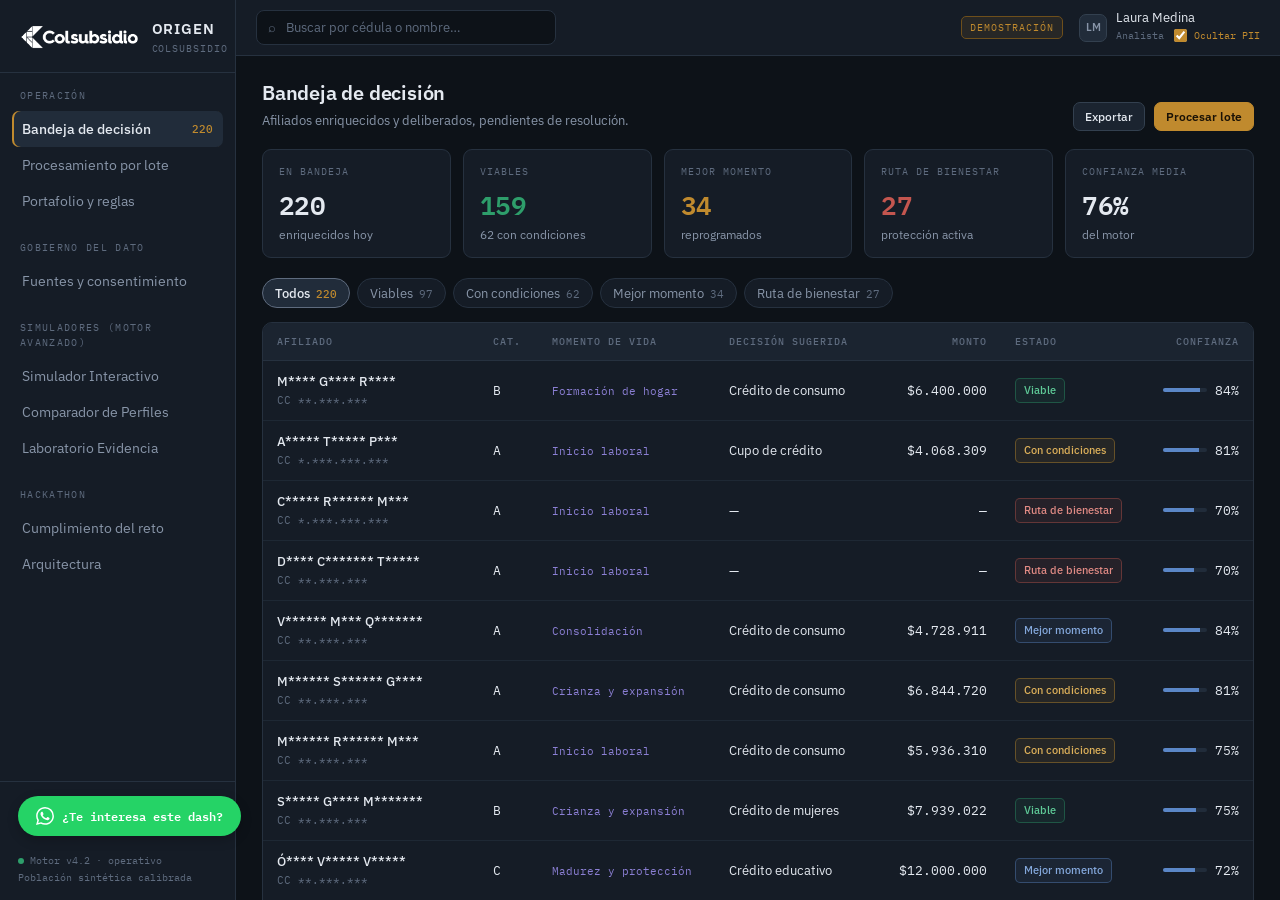
==== commit 4407786a: "Añadida vista de Arquitectura" ====
--- a/index.html
+++ b/index.html
@@ -10,6 +10,7 @@
     <div class="navsec">
       <div class="navlbl">Hackathon</div>
       <button class="navitem" data-view="reto">Cumplimiento del reto</button>
+      <button class="navitem" data-view="arquitectura">Arquitectura</button>
     </div>
     <div class="railfoot">
 
@@ -136,7 +137,28 @@
         </div>
       </div>
     </div> `; } 
-function setNav(v) {document.querySelectorAll(".navitem").forEach(b=>b.classList.toggle("on",b.dataset.view===v));} function go(v){  currentView=v;setNav(v);  if(v==="bandeja")renderBandeja();  else if(v==="lote")renderLote();  else if(v==="portafolio")renderPortafolio();  else if(v==="fuentes")renderFuentes();  else if(v==="reto")renderReto();  document.querySelector(".content").scrollTop=0; } document.querySelectorAll(".navitem").forEach(b=>b.onclick=()=>go(b.dataset.view)); $("nav-bandeja").textContent=DEC.length; const finder=$("finder"); finder.addEventListener("keydown",e=>{  if(e.key!=="Enter")return;  const q=finder.value.trim().toLowerCase();  if(!q)return;  const hit=DEC.find(d=>d.a.id.toLowerCase().includes(q)|| d.a.nombre.toLowerCase().includes(q));  if(hit){openFicha(hit.idx);finder.blur();}  else toast("Sin coincidencias","No se encontró una cédula o nombre que coincida en la bandeja actual.",true); }); go("bandeja"); </script> 
+function setNav(v) {document.querySelectorAll(".navitem").forEach(b=>b.classList.toggle("on",b.dataset.view===v));} function go(v){  currentView=v;setNav(v);  if(v==="bandeja")renderBandeja();  else if(v==="lote")renderLote();  else if(v==="portafolio")renderPortafolio();  else if(v==="fuentes")renderFuentes();  else if(v==="reto")renderReto(); else if(v==="arquitectura")renderArquitectura();  document.querySelector(".content").scrollTop=0; } document.querySelectorAll(".navitem").forEach(b=>b.onclick=()=>go(b.dataset.view)); $("nav-bandeja").textContent=DEC.length; const finder=$("finder"); finder.addEventListener("keydown",e=>{  if(e.key!=="Enter")return;  const q=finder.value.trim().toLowerCase();  if(!q)return;  const hit=DEC.find(d=>d.a.id.toLowerCase().includes(q)|| d.a.nombre.toLowerCase().includes(q));  if(hit){openFicha(hit.idx);finder.blur();}  else toast("Sin coincidencias","No se encontró una cédula o nombre que coincida en la bandeja actual.",true); }); go("bandeja"); 
+function renderArquitectura() {
+  const html = `
+    <div style="max-width:900px; margin:0 auto; padding-bottom: 40px;">
+      <h2 style="color:var(--text); font-family:var(--doc); font-size:24px; margin-bottom: 8px;">Arquitectura de la Solución</h2>
+      <p style="color:var(--muted); font-size:14px; margin-bottom: 24px; line-height: 1.6;">
+        El diagrama ilustra la arquitectura técnica implementada en la fase AS-IS de la Hackathon Colsubsidio y 30X.<br>
+        Repositorio oficial y README: <a href="https://github.com/YeissonDavid" target="_blank" style="color:var(--brass); text-decoration:none; font-weight:600; padding: 4px 8px; background: rgba(192, 138, 46, 0.1); border-radius: 4px; display: inline-flex; align-items: center; gap: 6px; margin-top: 8px;">
+            <svg width="16" height="16" viewBox="0 0 24 24" fill="currentColor"><path d="M12 0c-6.626 0-12 5.373-12 12 0 5.302 3.438 9.8 8.207 11.387.599.111.793-.261.793-.577v-2.234c-3.338.726-4.033-1.416-4.033-1.416-.546-1.387-1.333-1.756-1.333-1.756-1.089-.745.083-.729.083-.729 1.205.084 1.839 1.237 1.839 1.237 1.07 1.834 2.807 1.304 3.492.997.107-.775.418-1.305.762-1.604-2.665-.305-5.467-1.334-5.467-5.931 0-1.311.469-2.381 1.236-3.221-.124-.303-.535-1.524.117-3.176 0 0 1.008-.322 3.301 1.23.957-.266 1.983-.399 3.003-.404 1.02.005 2.047.138 3.006.404 2.291-1.552 3.297-1.23 3.297-1.23.653 1.653.242 2.874.118 3.176.77.84 1.235 1.911 1.235 3.221 0 4.609-2.807 5.624-5.479 5.921.43.372.823 1.102.823 2.222v3.293c0 .319.192.694.801.576 4.765-1.589 8.199-6.086 8.199-11.386 0-6.627-5.373-12-12-12z"/></svg>
+            Ver Repositorio GitHub
+        </a>
+      </p>
+      
+      <div style="background:var(--surf2); border:1px solid var(--line); border-radius:12px; padding:8px; box-shadow: 0 10px 30px rgba(0,0,0,0.4);">
+        <img src="arq.jpeg" alt="Arquitectura ORIGEN AS-IS" style="width:100%; height:auto; border-radius:8px; display: block;">
+      </div>
+    </div>
+  `;
+  document.getElementById("view").innerHTML = html;
+}
+
+</script> 
 <script>
 
 // ==========================================
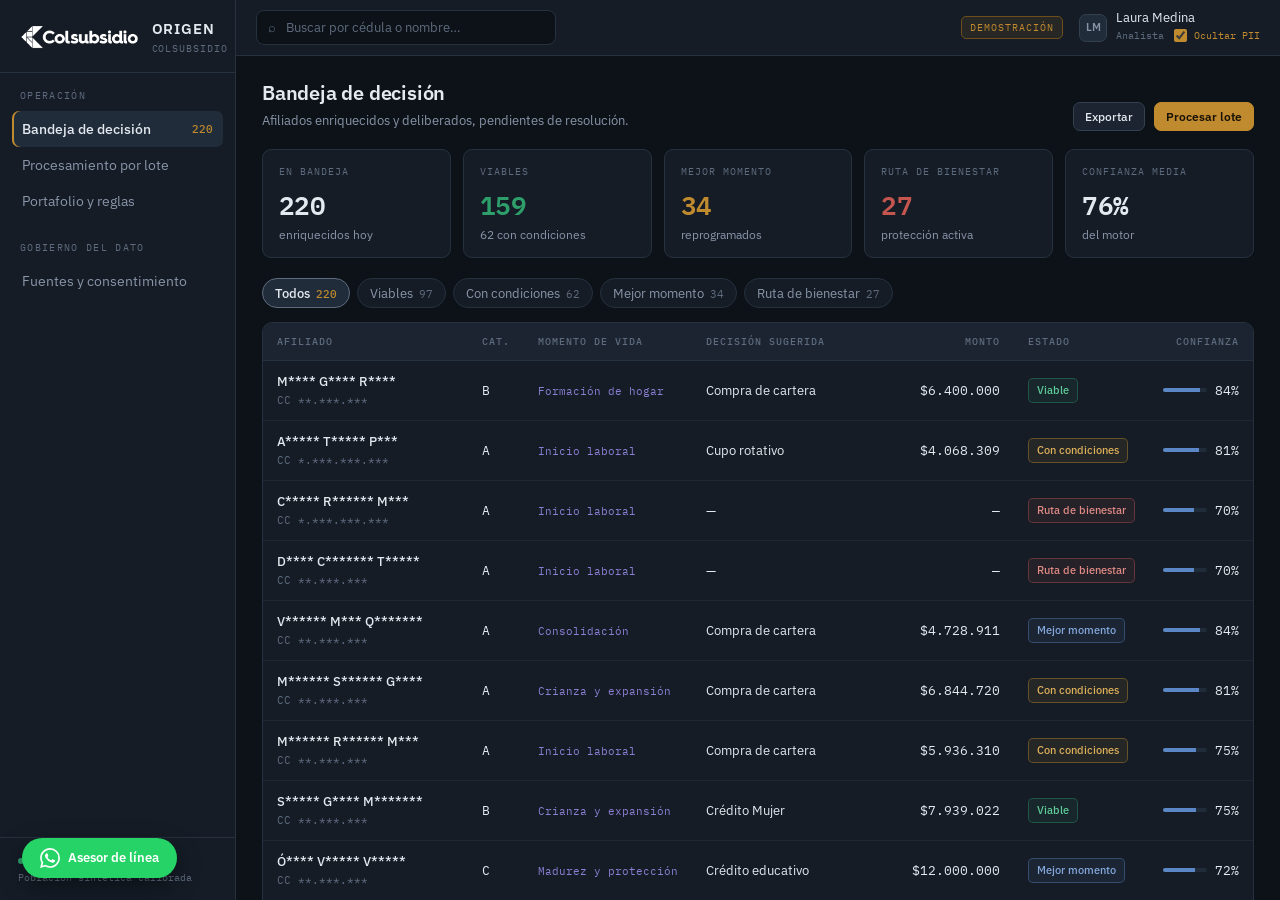
==== commit 96dbfa39: "refactor: separa el monolito index.html en modulos y capas index.html era 68.595 bytes en 22 lineas," ====
--- a/index.html
+++ b/index.html
@@ -1,762 +1,179 @@
-<!DOCTYPE html> <html lang="es"> <head> <meta charset="UTF-8"> <meta name="viewport" content="width=device-width, initial-scale=1.0"> <link rel="icon" type="image/png" href="favicon.png"> <title>Demo Origen - Hackathon de Colsubsidio y 30X</title> <link rel="preconnect" href="https://fonts.googleapis.com"> <link rel="preconnect" href="https://fonts.gstatic.com" crossorigin> <link href="https://fonts.googleapis.com/css2?family=IBM+Plex+Sans:wght@400;500;600;700&family=IBM+Plex+Mono:wght@400;500;600&family=IBM+Plex+Serif:wght@500;600&display=swap" rel="stylesheet"> <!-- ESTILOS: Alineados al manual de marca de Colsubsidio -->
-<style> :root{  --bg:#0D1218; --surf:#151C26; --surf2:#1B2430; --surf3:#212C3A;  --line:#26313F; --line2:#33404F;  --text:#E4E9F0; --muted:#8895A8; --faint:#5E6B7E;  --brass:#C08A2E; --brass-dim:#6E4F1B; --brass-soft:rgba(192,138,46,.10);  --steel:#5B87C7; --steel-2:#84A8DC;  --ok:#2E9E6B; --warn:#C9922E; --risk:#C4564F; --violet:#8B7FD4;  --ui:"IBM Plex Sans",system-ui,sans-serif;  --mono:"IBM Plex Mono",ui-monospace,monospace;  --doc:"IBM Plex Serif",Georgia,serif;  --rail:236px; } *{box-sizing:border-box} html,body{margin:0;padding:0;height:100%} body{background:var(--bg);color:var(--text);font-family:var(--ui);font-size:14px;line-height:1.5;-webkit-font-smoothing:antialiased} button{font-family:inherit;cursor:pointer;color:inherit;border:none;background:none;font-size:inherit} input,select{font-family:inherit;font-size:inherit} .num{font-family:var(--mono);font-variant-numeric:tabular-nums} ::-webkit-scrollbar{width:10px;height:10px} ::-webkit-scrollbar-track{background:var(--bg)} ::-webkit-scrollbar-thumb{background:var(--line2);border-radius:5px;border:2px solid var(--bg)} .shell{display:grid;grid-template-columns:var(--rail) 1fr;height:100vh} .rail{background:var(--surf);border-right:1px solid var(--line);display:flex;flex-direction:column;min-height:0} .brandbox{padding:18px 18px 16px;border-bottom:1px solid var(--line);display:flex;align-items:center;gap:11px} .brandbox .bt{font-weight:600;font-size:15px;letter-spacing:.06em} .brandbox .bs{font-family:var(--mono);font-size:9.5px;color:var(--faint);letter-spacing:.1em;margin-top:1px} .navsec{padding:16px 12px 6px} .navlbl{font-family:var(--mono);font-size:9.5px;letter-spacing:.14em;text-transform:uppercase;color:var(--faint);padding:0 8px 8px} .navitem{display:flex;align-items:center;gap:10px;width:100%;text-align:left;padding:9px 10px;border-radius:7px;color:var(--muted);font-size:13.5px;transition:background .14s,color .14s} .navitem:hover{background:var(--surf2);color:var(--text)} .navitem.on{background:var(--surf3);color:var(--text);font-weight:500;box-shadow:inset 2px 0 0 var(--brass)}.navitem .ct{margin-left:auto;font-family:var(--mono);font-size:11px;color:var(--faint)} .navitem.on .ct{color:var(--brass)} .railfoot{margin-top:auto;padding:14px 18px;border-top:1px solid var(--line);font-family:var(--mono);font-size:10px;color:var(--faint);line-height:1.7} .railfoot .dot{display:inline-block;width:6px;height:6px;border-radius:50%;background:var(--ok);margin-right:6px;vertical-align:0} .main{display:flex;flex-direction:column;min-width:0;min-height:0} .topbar{height:56px;flex:0 0 auto;border-bottom:1px solid var(--line);background:var(--surf);display:flex;align-items:center;gap:14px;padding:0 20px} .finder{display:flex;align-items:center;gap:8px;background:var(--bg);border:1px solid var(--line);border-radius:8px;padding:7px 11px;min-width:300px} .finder:focus-within{border-color:var(--line2)} .finder input{background:none;border:none;outline:none;color:var(--text);width:100%;font-family:var(--mono);font-size:13px;letter-spacing:.02em} .finder input::placeholder{color:var(--faint);letter-spacing:0;font-family:var(--ui)} .finder .ico{color:var(--faint);font-size:13px} .tb-right{margin-left:auto;display:flex;align-items:center;gap:16px} .envtag{font-family:var(--mono);font-size:10px;letter-spacing:.1em;text-transform:uppercase;color:var(--brass);border:1px solid var(--brass-dim);background:var(--brass-soft);border-radius:5px;padding:3px 8px} .who{display:flex;align-items:center;gap:9px} .who .av{width:28px;height:28px;border-radius:7px;background:var(--surf3);border:1px solid var(--line2);display:grid;place-items:center;font-size:11px;font-weight:600;color:var(--muted)} .who .wn{font-size:12.5px;line-height:1.25} .who .wr{font-family:var(--mono);font-size:10px;color:var(--faint)} .content{flex:1;overflow:auto;min-height:0} .pad{padding:22px 26px 40px;max-width:1500px} .phead{display:flex;align-items:flex-end;gap:16px;margin-bottom:18px;flex-wrap:wrap} .phead h1{font-size:20px;font-weight:600;margin:0;letter-spacing:-.01em} .phead .psub{color:var(--muted);font-size:13px;margin-top:3px} .phead .pact{margin-left:auto;display:flex;gap:9px} .btn{display:inline-flex;align-items:center;gap:7px;border:1px solid var(--line2);background:var(--surf2);color:var(--text);padding:8px 14px;border-radius:7px;font-size:13px;font-weight:500;transition:background .14s,border-color .14s} .btn:hover{background:var(--surf3);border-color:var(--faint)} .btn.primary{background:var(--brass);border-color:var(--brass);color:#1A1206;font-weight:600} .btn.primary:hover{background:#D19A38} .btn.ok{background:rgba(46,158,107,.12);border-color:rgba(46,158,107,.45);color:#5FCB98} .btn.ok:hover{background:rgba(46,158,107,.2)} .btn.risk{background:rgba(196,86,79,.1);border-color:rgba(196,86,79,.4);color:#E08A84} .btn.risk:hover{background:rgba(196,86,79,.18)} .btn.sm{padding:6px 11px;font-size:12px} .btn:focus-visible,.navitem:focus-visible,.row:focus-visible{outline:2px solid var(--steel);outline-offset:2px} .kpis{display:grid;grid-template-columns:repeat(auto-fit,minmax(180px,1fr));gap:12px;margin-bottom:20px}.kpi{background:var(--surf);border:1px solid var(--line);border-radius:9px;padding:14px 16px} .kpi .kl{font-family:var(--mono);font-size:10px;letter-spacing:.1em;text-transform:uppercase;color:var(--faint)} .kpi .kv{font-size:26px;font-weight:600;margin-top:6px;letter-spacing:-.02em;font-family:var(--mono);font-variant-numeric:tabular-nums} .kpi .kd{font-size:11.5px;color:var(--muted);margin-top:2px} .kpi.acc .kv{color:var(--brass)} .kpi.risk .kv{color:var(--risk)} .kpi.ok .kv{color:var(--ok)} .filters{display:flex;align-items:center;gap:7px;margin-bottom:14px;flex-wrap:wrap} .fchip{border:1px solid var(--line);background:var(--surf);color:var(--muted);padding:6px 12px;border-radius:20px;font-size:12.5px;transition:all .14s} .fchip:hover{border-color:var(--line2);color:var(--text)} .fchip.on{background:var(--surf3);border-color:var(--faint);color:var(--text);font-weight:500} .fchip .n{font-family:var(--mono);font-size:11px;color:var(--faint);margin-left:6px} .fchip.on .n{color:var(--brass)} .tablewrap{background:var(--surf);border:1px solid var(--line);border-radius:10px;overflow:hidden} table{width:100%;border-collapse:collapse} thead th{text-align:left;font-family:var(--mono);font-size:10px;letter-spacing:.1em;text-transform:uppercase;color:var(--faint);font-weight:500;padding:11px 14px;border-bottom:1px solid var(--line);background:var(--surf2);white-space:nowrap} thead th.r{text-align:right} tbody td{padding:11px 14px;border-bottom:1px solid rgba(38,49,63,.6);font-size:13px;vertical-align:middle} tbody tr:last-child td{border-bottom:none} tbody tr{cursor:pointer;transition:background .12s} tbody tr:hover{background:var(--surf2)} td.r{text-align:right} .cell-name{font-weight:500} .cell-sub{font-family:var(--mono);font-size:11px;color:var(--faint);margin-top:1px} .pill{display:inline-flex;align-items:center;gap:5px;font-size:11px;font-weight:500;padding:3px 8px;border-radius:5px;border:1px solid;white-space:nowrap} .pill.v{color:#5FCB98;border-color:rgba(46,158,107,.4);background:rgba(46,158,107,.09)} .pill.c{color:#DDB05A;border-color:rgba(201,146,46,.4);background:rgba(201,146,46,.09)} .pill.m{color:var(--steel-2);border-color:rgba(91,135,199,.4);background:rgba(91,135,199,.09)} .pill.p{color:#E08A84;border-color:rgba(196,86,79,.4);background:rgba(196,86,79,.09)} .tagm{font-family:var(--mono);font-size:11px;color:var(--violet)} .conf{display:flex;align-items:center;gap:8px;justify-content:flex-end} .confbar{width:44px;height:4px;border-radius:3px;background:var(--surf3);overflow:hidden} .confbar i{display:block;height:100%;background:var(--steel)} .tfoot{padding:10px 14px;border-top:1px solid var(--line);background:var(--surf2);font-family:var(--mono);font-size:11px;color:var(--faint);display:flex;justify-content:space-between;align-items:center} .fichagrid{display:grid;grid-template-columns:1fr 330px;gap:18px;align-items:start} @media(max-width:1150px){.fichagrid{grid-template-columns:1fr}} .card{background:var(--surf);border:1px solid var(--line);border-radius:10px;margin-bottom:16px}.card-h{display:flex;align-items:center;gap:10px;padding:13px 18px;border-bottom:1px solid var(--line)} .card-h h3{margin:0;font-size:13px;font-weight:600;letter-spacing:.01em} .card-h .hn{font-family:var(--mono);font-size:10px;letter-spacing:.1em;text-transform:uppercase;color:var(--faint);margin-left:auto} .card-b{padding:18px} .card-b.tight{padding:14px 18px} .subject{display:flex;align-items:center;gap:16px;background:var(--surf);border:1px solid var(--line);border-radius:10px;padding:18px 20px;margin-bottom:16px;flex-wrap:wrap} .subject .sav{width:52px;height:52px;border-radius:11px;background:var(--surf3);border:1px solid var(--line2);display:grid;place-items:center;font-size:17px;font-weight:600;color:var(--brass);flex:0 0 auto} .subject .sname{font-size:19px;font-weight:600;letter-spacing:-.01em} .subject .smeta{font-family:var(--mono);font-size:11.5px;color:var(--faint);margin-top:2px} .subject .sright{margin-left:auto;display:flex;align-items:center;gap:22px;flex-wrap:wrap} .sstat .sl{font-family:var(--mono);font-size:9.5px;letter-spacing:.1em;text-transform:uppercase;color:var(--faint)} .sstat .sv{font-size:15px;font-weight:600;margin-top:2px;font-family:var(--mono)} .drow{display:grid;grid-template-columns:190px 1fr;gap:14px;padding:9px 0;border-bottom:1px solid rgba(38,49,63,.55);font-size:13px} .drow:last-child{border-bottom:none} .drow .dk{font-family:var(--mono);font-size:10.5px;letter-spacing:.07em;text-transform:uppercase;color:var(--faint);padding-top:2px} .drow .dv{font-weight:500} .drow .dn{font-size:11.5px;color:var(--muted);margin-top:2px} .drow.flag .dv{color:var(--risk)} .srctable{width:100%;border-collapse:collapse;font-size:12.5px} .srctable th{text-align:left;font-family:var(--mono);font-size:9.5px;letter-spacing:.1em;text-transform:uppercase;color:var(--faint);font-weight:500;padding:0 10px 8px 0;border-bottom:1px solid var(--line)} .srctable td{padding:9px 10px 9px 0;border-bottom:1px solid rgba(38,49,63,.5);vertical-align:top} .srctable tr:last-child td{border-bottom:none} .srctable .sv2{font-weight:500} .srctable .leg{font-family:var(--mono);font-size:11px;color:var(--muted)} .srctable .flagv{color:var(--risk);font-weight:600} .alloc{margin-top:4px} .allocrow{display:grid;grid-template-columns:132px 1fr;gap:12px;align-items:center;margin-bottom:9px} .allocrow .alab{font-family:var(--mono);font-size:10.5px;letter-spacing:.08em;text-transform:uppercase;color:var(--faint);text-align:right} .allocrow .alab.on{color:var(--brass)} .allocbar{display:flex;height:26px;border-radius:5px;overflow:hidden;border:1px solid var(--line2)} .allocbar i{display:block;height:100%;position:relative}.allocbar .a1{background:repeating-linear-gradient(45deg,#3C4A5E,#3C4A5E 5px,#44526A 5px,#44526A 10px)} .allocbar .a2{background:var(--brass)} .allocbar .a3{background:var(--surf3)} .allocbar .a4{background:repeating-linear-gradient(45deg,#A8453F,#A8453F 5px,#C4564F 5px,#C4564F 10px)} .liber{margin-top:12px;padding:10px 13px;background:rgba(46,158,107,.07);border-left:2px solid var(--ok);border-radius:0 6px 6px 0;font-size:12.5px;color:var(--muted);line-height:1.5} .liber b{color:var(--text)} .alloclegend{display:flex;gap:18px;margin-top:11px;flex-wrap:wrap} .alegend{display:flex;align-items:center;gap:7px;font-size:12px;color:var(--muted)} .alegend .sw{width:10px;height:10px;border-radius:2px;flex:0 0 auto} .alegend b{color:var(--text);font-family:var(--mono);font-weight:500} .policy{margin-top:14px;padding-top:12px;border-top:1px solid var(--line);display:flex;gap:26px;flex-wrap:wrap} .pcheck{display:flex;align-items:center;gap:8px;font-size:12.5px;color:var(--muted)} .pcheck .ck{color:var(--ok);font-family:var(--mono)} .pcheck .ck.no{color:var(--risk)} .pcheck b{color:var(--text)} .delib{display:flex;flex-direction:column;gap:9px} .dlrow{display:grid;grid-template-columns:168px 1fr 40px;gap:12px;align-items:center} .dlrow .dn2{font-size:12.5px;color:var(--muted)} .dlrow.top .dn2{color:var(--text);font-weight:600} .dltrack{height:14px;background:var(--surf2);border-radius:3px;overflow:hidden;display:flex} .dltrack i{display:block;height:100%;width:0;transition:width .7s cubic-bezier(.2,.8,.2,1)} .dlrow .ds{font-family:var(--mono);font-size:12px;color:var(--muted);text-align:right} .dlrow.top .ds{color:var(--brass);font-weight:600} .contrib{margin-top:14px;padding-top:13px;border-top:1px solid var(--line)} .contrib .ch{font-family:var(--mono);font-size:10px;letter-spacing:.1em;text-transform:uppercase;color:var(--faint);margin-bottom:9px} .crow{display:flex;align-items:center;gap:10px;padding:5px 0;font-size:12.5px} .crow .csw{width:9px;height:9px;border-radius:2px;flex:0 0 auto} .crow .cl{color:var(--muted)} .crow .cv{margin-left:auto;font-family:var(--mono);color:var(--text)} .crow.tot{border-top:1px dashed var(--line);margin-top:6px;padding-top:8px;font-weight:600} .crow.tot .cv{color:var(--brass)} .chartwrap{position:relative} .chart svg{display:block;width:100%;height:auto;overflow:visible} .chart .grid line{stroke:rgba(38,49,63,.85);stroke-width:1} .chart .axis text{font-family:var(--mono);font-size:10px;fill:var(--faint)} .chart .serie{fill:none;stroke-width:2.2;stroke-linecap:round;stroke-linejoin:round} .chart .serie.dash{stroke-dasharray:5 4;stroke-width:1.8} .chart .endlbl{font-family:var(--mono);font-size:11px;font-weight:600} .chart .todayline{stroke:var(--line2);stroke-width:1;stroke-dasharray:3 3} .chart .todaytxt{font-family:var(--mono);font-size:9.5px;fill:var(--faint)} .chartlegend{display:flex;gap:20px;flex-wrap:wrap;margin-top:12px;padding-top:12px;border-top:1px solid var(--line)} .clg{display:flex;align-items:center;gap:8px;font-size:12.5px} .clg .ln{width:16px;height:2.5px;border-radius:2px;flex:0 0 auto} .clg .lt{color:var(--muted)}.clg.win .lt{color:var(--text);font-weight:600} .clg .lv{font-family:var(--mono);font-size:12px;color:var(--faint)} .clg.win .lv{color:var(--brass)} .readout{margin-top:14px;padding:12px 14px;background:var(--surf2);border-left:2px solid var(--brass);border-radius:0 6px 6px 0;font-size:13px;color:var(--muted);line-height:1.55} .readout b{color:var(--text)} .heat{display:grid;grid-template-columns:34px repeat(18,1fr);gap:2px;align-items:center} .heat .hh{font-family:var(--mono);font-size:9px;color:var(--faint);text-align:center} .heat .hd{font-family:var(--mono);font-size:10px;color:var(--faint)} .heat .hc{aspect-ratio:1/1;border-radius:2px;background:var(--surf2);min-height:13px} .heat .hc.peak{outline:1.5px solid var(--brass);outline-offset:-1px} .heatfoot{margin-top:12px;display:flex;align-items:center;gap:14px;flex-wrap:wrap;font-size:12.5px;color:var(--muted)} .heatscale{display:flex;align-items:center;gap:5px;margin-left:auto} .heatscale .hs{width:16px;height:9px;border-radius:2px} .heatscale span{font-family:var(--mono);font-size:10px;color:var(--faint)} .rail2{position:sticky;top:0} .resolution{background:var(--surf);border:1px solid var(--brass-dim);border-radius:10px;overflow:hidden} .res-h{padding:14px 18px;border-bottom:1px solid var(--line);background:linear-gradient(180deg,rgba(192,138,46,.10),transparent)} .res-h .rt{font-family:var(--doc);font-size:15px;font-weight:600;color:var(--brass)} .res-h .rn{font-family:var(--mono);font-size:10px;color:var(--faint);margin-top:2px;letter-spacing:.06em} .res-b{padding:16px 18px} .resrow{padding:10px 0;border-bottom:1px solid rgba(38,49,63,.55)} .resrow:last-of-type{border-bottom:none} .resrow .rk2{font-family:var(--mono);font-size:9.5px;letter-spacing:.1em;text-transform:uppercase;color:var(--faint)} .resrow .rv2{font-size:14.5px;font-weight:600;margin-top:3px} .resrow .rw2{font-size:11.5px;color:var(--muted);margin-top:2px;line-height:1.45} .resactions{padding:14px 18px;border-top:1px solid var(--line);background:var(--surf2);display:flex;flex-direction:column;gap:8px} .resactions .btn{justify-content:center;width:100%} .resnote{font-family:var(--mono);font-size:10px;color:var(--faint);text-align:center;margin-top:2px;line-height:1.5} .reasonbox{padding:14px 18px;border-top:1px solid var(--line);font-size:13px;color:var(--muted);line-height:1.55;font-style:italic} .reasonbox b{color:var(--text);font-style:normal} .confblock{padding:14px 18px;border-top:1px solid var(--line)} .confblock .cl2{font-family:var(--mono);font-size:9.5px;letter-spacing:.1em;text-transform:uppercase;color:var(--faint);display:flex;justify-content:space-between} .confblock .cbar{height:6px;background:var(--surf3);border-radius:4px;margin-top:8px;overflow:hidden} .confblock .cbar i{display:block;height:100%;background:linear-gradient(90deg,var(--steel),var(--steel-2))} .toast{position:fixed;bottom:22px;right:22px;background:var(--surf3);border:1px solid var(--line2);border-left:3px solid var(--ok);border-radius:8px;padding:13px 17px;box-shadow:0 16px 40px -12px rgba(0,0,0,.7);font-size:13px;z-index:60;transform:translateY(16px);opacity:0;pointer-events:none;transition:all .28s cubic-bezier(.2,.8,.2,1);max-width:340px} .toast.on{transform:none;opacity:1} .toast .tt2{font-weight:600;margin-bottom:2px} .toast .td2{color:var(--muted);font-size:12px;line-height:1.45} .toast.risk{border-left-color:var(--risk)} .batchgrid{display:grid;grid-template-columns:1fr 1fr;gap:16px} @media(max-width:1000px){.batchgrid{grid-template-columns:1fr}} .distrow{display:grid;grid-template-columns:150px 1fr 100px;gap:12px;align-items:center;padding:7px 0} .distrow .dl2{font-size:12.5px;color:var(--muted)} .disttrack{height:10px;background:var(--surf2);border-radius:3px;overflow:hidden} .disttrack i{display:block;height:100%;border-radius:3px;transition:width .8s cubic-bezier(.2,.8,.2,1);width:0} .distrow .dv2{font-family:var(--mono);font-size:12px;color:var(--text);text-align:right} .distrow .dv2 span{color:var(--faint);font-size:11px} .runline{display:flex;align-items:center;gap:14px;padding:14px 18px;background:var(--surf2);border:1px solid var(--line);border-radius:9px;margin-bottom:16px;flex-wrap:wrap} .runbar{flex:1;height:6px;background:var(--surf3);border-radius:4px;overflow:hidden;min-width:180px} .runbar i{display:block;height:100%;background:var(--brass);width:0;transition:width .3s linear} .runstat{font-family:var(--mono);font-size:11.5px;color:var(--muted)} .empty{padding:60px 20px;text-align:center;color:var(--faint)} .empty .eh{font-size:15px;color:var(--muted);margin-bottom:6px} .backlink{display:inline-flex;align-items:center;gap:7px;color:var(--muted);font-size:12.5px;margin-bottom:14px} .backlink:hover{color:var(--text)} @media (prefers-reduced-motion:reduce){*{animation:none!important;transition:none!important}} @media(max-width:900px){.shell{grid-template-columns:1fr}.rail{display:none}.pad{padding:16px 14px 30px}} </style> </head> <body> <div class="shell">  <aside class="rail">    <div class="brandbox">      <img src="logo.png" style="height:26px;width:auto;border-radius:4px;" alt="Colsubsidio">      <div><div class="bt">ORIGEN</div><div class="bs">COLSUBSIDIO</div></div>    </div>    <div class="navsec">      <div class="navlbl">Operación</div>      <button class="navitem on" data-view="bandeja">Bandeja de decisión <span class="ct" id="nav-bandeja">—</span></button>      <button class="navitem" data-view="lote">Procesamiento por lote</button>      <button class="navitem" data-view="portafolio">Portafolio y reglas</button>    </div>    <div class="navsec">      <div class="navlbl">Gobierno del dato</div>      <button class="navitem" data-view="fuentes">Fuentes y consentimiento</button>    </div>        
-    <div class="navsec">
-      <div class="navlbl">Simuladores (Motor Avanzado)</div>
-      <button class="navitem" data-view="simulador">Simulador Interactivo</button>
-      <button class="navitem" data-view="comparador">Comparador de Perfiles</button>
-      <button class="navitem" data-view="laboratorio">Laboratorio Evidencia</button>
-    </div>
+<!DOCTYPE html>
+<html lang="es">
+<head>
+  <meta charset="UTF-8">
+  <meta name="viewport" content="width=device-width, initial-scale=1.0">
+  <title>ORIGEN · Estación de Decisión — Hackathon Colsubsidio y 30X</title>
+  <meta name="description" content="Copiloto de deliberación financiera para los analistas de crédito de Colsubsidio: decisiones explicables, auditables y centradas en el bienestar del afiliado.">
+  <meta name="color-scheme" content="dark">
+  <link rel="icon" type="image/png" href="assets/brand/favicon.png">
 
-    <div class="navsec">
-      <div class="navlbl">Hackathon</div>
-      <button class="navitem" data-view="reto">Cumplimiento del reto</button>
-      <button class="navitem" data-view="arquitectura">Arquitectura</button>
-    </div>
-    <div class="railfoot">
+  <!--
+    Tipografía
+    ----------
+    Se cargan desde Google Fonts, pero TODA la pila declara alternativas del
+    sistema en tokens.css. Sin conexión —y una demostración puede tocar hacerse
+    sin wifi— la interfaz cae a la tipografía del sistema y sigue siendo
+    legible. Ver docs/MEJORAS.md §4.3 para servirlas en local.
+  -->
+  <link rel="preconnect" href="https://fonts.googleapis.com">
+  <link rel="preconnect" href="https://fonts.gstatic.com" crossorigin>
+  <link href="https://fonts.googleapis.com/css2?family=IBM+Plex+Sans:wght@400;500;600;700&family=IBM+Plex+Mono:wght@400;500;600&family=IBM+Plex+Serif:wght@500;600&display=swap" rel="stylesheet">
 
-<a href="https://wa.me/573196966226" target="_blank" style="background:#25D366;color:white;padding:10px 18px;border-radius:24px;text-decoration:none;font-weight:600;font-size:12px;display:flex;align-items:center;gap:8px;margin-bottom:16px;box-shadow:0 4px 12px rgba(0,0,0,0.2);transition:transform 0.2s;width:max-content;" onmouseover="this.style.transform='scale(1.02)'" onmouseout="this.style.transform='scale(1)'">
-  <svg width="18" height="18" viewBox="0 0 24 24" fill="currentColor"><path d="M17.472 14.382c-.297-.149-1.758-.867-2.03-.967-.273-.099-.471-.148-.67.15-.197.297-.767.966-.94 1.164-.173.199-.347.223-.644.075-.297-.15-1.255-.463-2.39-1.475-.883-.788-1.48-1.761-1.653-2.059-.173-.297-.018-.458.13-.606.134-.133.298-.347.446-.52.149-.174.198-.298.298-.497.099-.198.05-.371-.025-.52-.075-.149-.669-1.612-.916-2.207-.242-.579-.487-.5-.669-.51-.173-.008-.371-.01-.57-.01-.198 0-.52.074-.792.372-.272.297-1.04 1.016-1.04 2.479 0 1.462 1.065 2.875 1.213 3.074.149.198 2.096 3.2 5.077 4.487.709.306 1.262.489 1.694.625.712.227 1.36.195 1.871.118.571-.085 1.758-.719 2.006-1.413.248-.694.248-1.289.173-1.413-.074-.124-.272-.198-.57-.347m-5.421 7.403h-.004a9.87 9.87 0 01-5.031-1.378l-.361-.214-3.741.982.998-3.648-.235-.374a9.86 9.86 0 01-1.51-5.26c.001-5.45 4.436-9.884 9.888-9.884 2.64 0 5.122 1.03 6.988 2.898a9.825 9.825 0 012.893 6.994c-.003 5.45-4.437 9.884-9.885 9.884m8.413-18.297A11.815 11.815 0 0012.05 0C5.495 0 .16 5.335.157 11.892c0 2.096.547 4.142 1.588 5.945L.057 24l6.305-1.654a11.882 11.882 0 005.683 1.448h.005c6.554 0 11.89-5.335 11.893-11.893a11.821 11.821 0 00-3.48-8.413z"/></svg> ¿Te interesa este dash?
-</a>
+  <!--
+    Hojas de estilo, en cascada deliberada
+    -------------------------------------
+    1 tokens      variables de marca y sistema, única fuente de color
+    2 base        reset, tipografía del documento, foco, utilidades
+    3 layout      armazón persistente: barra lateral, barra superior, contenido
+    4 components  piezas reutilizables: botones, tarjetas, tablas, KPI
+    5 views       anatomía de pantallas concretas: ficha, proyección, lote
 
-      
-      <div><span class="dot"></span>Motor v4.2 · operativo</div>      <div>Población sintética calibrada</div>    </div>  </aside>  <div class="main">    <div class="topbar">      <div class="finder">        <span class="ico">⌕</span>        <input id="finder" placeholder="Buscar por cédula o nombre…" autocomplete="off">      </div>      <div class="tb-right">        <span class="envtag">Demostración</span>        <div class="who">          <div class="av">LM</div>          <div><div class="wn">Laura Medina</div><div class="wr" style="display:flex;align-items:center;gap:6px;">Analista <label style="display:inline-flex;align-items:center;cursor:pointer;gap:4px;color:var(--brass);"><input type="checkbox" checked onchange="privacyMode=this.checked;renderBandeja();" style="accent-color:var(--brass);"> Ocultar PII</label></div></div>        </div>      </div>    </div>    <div class="content"><div class="pad" id="view"></div>
-    <div style="text-align:center; padding: 20px; font-size: 12px; color: var(--muted); border-top: 1px solid var(--line); margin-top: 20px; font-family: var(--mono);">
-        Hackathon Colsubsidio 2026 - Motor de Decisión ORIGEN | Solución 100% Funcional
-    </div>
-    </div>  </div> </div> <div class="toast" id="toast"><div class="tt2" id="toast-t"></div><div class="td2" id="toast-d"></div></div> <script>
-// ===================================
-// CORE DEL MOTOR DETERMINÍSTICO ORIGEN
-// Generación determinística, scoring y proyección sin dependencias
-// ===================================
- function mulberry32(a){return function(){a|=0;a=a+0x6D2B79F5|0;let t=Math.imul(a^a>>>15,1|a);t=t+Math.imul(t^t>>>7,61|t)^t;return((t^t>>>14)>>>0)/4294967296}} const rnd=mulberry32(20260726); const R=(a,b)=>a+(b-a)*rnd(),RI=(a,b)=>Math.floor(R(a,b+1)),pick=a=>a[Math.floor(rnd()*a.length)],chance=p=>rnd()<p; const clamp=(v,a,b)=>Math.max(a,Math.min(b,v)); const SMMLV=1500000; const fmt=n=>"$"+Math.round(n).toLocaleString("es-CO"); const fmtK=n=>"$"+(Math.round(n/1000)).toLocaleString("es-CO")+"k"; const NF=["María","Laura","Diana","Andrea","Paula","Carolina","Ángela","Sara","Natalia","Claudia","Marcela","Daniela","Lorena","Sandra","Viviana","Camila"];const NM=["Andrés","Carlos","Julián","Camilo","Jorge","Diego","Óscar","Fabián","Cristian","Iván","David","Sebastián","Mauricio","Wilson","Álvaro","Nelson"]; const AP=["Gómez","Rodríguez","Martínez","López","Ramírez","Torres","Vargas","Moreno","Rojas","Castro","Ospina","Quintero","Cárdenas","Salazar","Peña","Mora"]; const ETAPAS={  inicio:{n:"Inicio laboral",cuota:.22,plazo:24},  formacion:{n:"Formación de hogar",cuota:.30,plazo:180},  crianza:{n:"Crianza y expansión",cuota:.25,plazo:60},  consolidacion:{n:"Consolidación",cuota:.32,plazo:120},  madurez:{n:"Madurez y protección",cuota:.25,plazo:36} }; const PROD={  cupo:{n:"Cupo de crédito",r:.022},  consumo:{n:"Crédito de consumo",r:.015},  vivienda:{n:"Crédito de vivienda",r:.009},  mujeres:{n:"Crédito de mujeres",r:.018},  educativo:{n:"Crédito educativo",r:.012} }; const SIGCOL={  "Uso frecuente de la red":"var(--brass)","Intención de compra":"#D2A65B","Ingresos no bancarizados":"#3E9E8F",  "Etapa de inicio":"#6E7C93","Obligaciones externas costosas":"#C4564F","Intención de consolidar":"#D06B63",  "Evento de vivienda":"var(--steel)","Estabilidad sostenida":"#2E9E6B","Capacidad por categoría":"#7E8CA3",  "Hijos en edad escolar":"#8B7FD4","Intención formativa":"#A093E0","Matrícula próxima":"#7A6DC9",  "Perfil de cuidado":"#C77FA8","Mejora del hogar":"#D48FB4","Estacionalidad":"#4E9E86","Actividad RUES":"#3E8E7E",  "Necesidad puntual":"#6E7C93" }; function slug(nombre){const p=nombre.toLowerCase().normalize("NFD").replace(/[\u0300-\u036f]/g,"").split(" ");return p[0]+"."+p[1]} function franjaMatrix(peakDay,peakHour,spread){  const M=[];  for(let d=0;d<7;d++){    const row=[];    const dayW=Math.exp(-Math.pow(Math.min(Math.abs(d-peakDay),7-Math.abs(d-peakDay)),2)/2.6);    for(let h=6;h<=23;h++){      let v=Math.exp(-Math.pow(h-peakHour,2)/(2*spread*spread))*dayW;      v+=0.05+0.04*Math.sin((h-6)/17*Math.PI);      row.push(clamp(v,.02,1));    }    M.push(row);  }  const max=Math.max(...M.flat());  return M.map(r=>r.map(v=>v/max));} const DIAS=["Lun","Mar","Mié","Jue","Vie","Sáb","Dom"]; function ingByCat(c){return c==="A"?R(1.05,2)*SMMLV:c==="B"? R(2,4)*SMMLV:R(4,9.2)*SMMLV} function etapaOf(a){  if(a.evento==="vivienda"||a.intencion==="vivienda")return a.edad<40?"formacion":"consolidacion";  if(a.edad<26||(a.antig<18&&a.hijos===0))return "inicio";  if(a.hijosEscolar>0&&a.edad<48)return "crianza";  if(a.edad>=57)return "madurez";  if(a.edad>=40)return "consolidacion";  if(a.edad<=38&&a.hijos<=1)return "formacion";  return "crianza"; } function mkExtDeb(){const n=RI(1,4);let s=0;for(let i=0;i<n;i++)s+=R(1.4,4)*1e6;return{n,saldo:Math.round(s),tasa:Math.round(R(22,32))}} function gen(){  const genero=chance(.52)?"F":"M";  const cr=rnd(),cat=cr<.45?"A":cr<.83?"B":"C";  const ingreso=ingByCat(cat),edad=RI(21,62);  const contrato=pick(["indefinido","indefinido","indefinido","fijo","obra","independiente","independiente"]);  const independiente=contrato==="independiente";  const antig=independiente?RI(3,40):RI(1,120);  const hijos=edad<25?RI(0,1):RI(0,3),hijosEscolar=(hijos>0&&edad>28)?RI(0,hijos):0;  const usoRed=clamp(R(-.1,1),0,1),rues=independiente?chance(.7):chance(.12);  const ingNoBanc=independiente?RI(6,26):(chance(.12)?RI(6,20):0);  const tema=pick(["hogar","tecnologia","vivienda","educacion","consolidacion",null,null]);  const intencion=chance(.42)?tema:null,intReciente=intencion?chance(.6):false;  let evento=null;const er=rnd();  if(er<.10)evento="nacimiento";else if(er<.19)evento="matricula";else if(er<.26)evento="vivienda";  const extDeb=chance(.36)?mkExtDeb():{n:0,saldo:0,tasa:0};  const oblig=chance(.2)?RI(1,3):0;  let carga=clamp(R(-.08,.28),0,.45);  if(extDeb.n>=3)carga=Math.max(carga,R(.20,.34));  const estacional=chance(.09);  const nombre=pick(genero==="F"?NF:NM)+" "+pick(AP)+" "+pick(AP);  const a={id:"CC "+RI(20,79)+"."+RI(100,999)+"."+RI(100,999),nombre,genero,cat,ingreso,edad,contrato,independiente, antig,hijos,hijosEscolar,usoRed,rues,ingNoBanc,intencion,intReciente,evento,extDeb,oblig,carga,estacional,    correo:slug(nombre)+"@gmail.com"};  a.etapa=etapaOf(a);  a.franja=franjaMatrix(pick([0,1,2,3,6]),pick([9,12,13,18,19,20,21]),a.edad>52?2.4:1.8);  return a; } function maria(){  const a={id:"CC 52.114.883",nombre:"María Gómez Rojas",genero:"F",cat:"B",ingreso:4000000,edad:38,contrato:"indefinido",independiente:false,antig:108,hijos:2,hijosEscolar:1,usoRed:.8,rues:false,ingNoBanc:0,    intencion:"hogar",intReciente:false,evento:null,extDeb: {n:2,saldo:6400000,tasa:28},oblig:0,carga:.34,    estacional:false,correo:"maria.gomez@gmail.com"};  a.etapa="formacion";a.franja=franjaMatrix(6,19.5,1.6);return a; } function andres(){  const a={id:"CC 1.020.774.551",nombre:"Andrés Torres Peña",genero:"M",cat:"A",ingreso:2200000,edad:27, contrato:"independiente",independiente:true,antig:22,hijos:0,hijosEscolar:0,usoRed:.45,rues:true,ingNoBanc:22,    intencion:"tecnologia",intReciente:true,evento:null,extDeb: {n:0,saldo:0,tasa:0},oblig:0,carga:.12,    estacional:false,correo:"andres.torres@gmail.com"};  a.etapa="inicio";a.franja=franjaMatrix(1,12.5,1.5);return a; } function carlos(){  const a={id:"CC 1.007.559.310",nombre:"Carlos Ramírez Mora",genero:"M",cat:"A",ingreso:2000000,edad:26, contrato:"obra",independiente:false,antig:6,hijos:0,hijosEscolar:0,usoRed:.3,rues:false,ingNoBanc:0,    intencion:"consolidacion",intReciente:false,evento:null,extDeb: {n:4,saldo:9000000,tasa:30},oblig:1,carga:.48,    estacional:false,correo:"carlos.ramirez@gmail.com"};  a.etapa="inicio";a.franja=franjaMatrix(3,21,1.8);return a; } const BASE=[maria(),andres(),carlos(),...Array.from({length:217},gen)]; function scoreProducts(a){  const et=a.etapa,S=[],add=(p,l,pts)=>{if(pts>0)S.push({prod:p,label:l,pts:Math.round(pts)})};  add("cupo","Uso frecuente de la red",a.usoRed*30);  if(a.intencion==="hogar"||a.intencion==="tecnologia")add("cupo","Intención de compra",22);  if(a.ingNoBanc>0)add("cupo","Ingresos no bancarizados",Math.min(a.ingNoBanc,24)/24*26);  if(et==="inicio")add("cupo","Etapa de inicio",16);  add("cupo","Necesidad puntual",6);  if(a.rues)add("cupo","Actividad RUES",8);  if(a.extDeb.n>=2)add("consumo","Obligaciones externas costosas",44+Math.min(a.extDeb.saldo/1e6,10)*2+(a.extDeb.tasa>=27?8:0));  if(a.intencion==="consolidacion")add("consumo","Intención de consolidar",18);  if(a.extDeb.n===1&&a.extDeb.tasa>=27)add("consumo","Obligaciones externas costosas",24);  if(a.evento==="vivienda")add("vivienda","Evento de vivienda",40);  if(a.intencion==="vivienda"&&a.intReciente)add("vivienda","Evento de vivienda",22);  if(et==="formacion")add("vivienda","Capacidad por categoría",18);  add("vivienda","Capacidad por categoría",a.cat==="C"?15:a.cat==="B"?8:2);  if(a.antig>36)add("vivienda","Estabilidad sostenida",11);  if(a.hijosEscolar>0)add("educativo","Hijos en edad escolar",30);  if(a.intencion==="educacion")add("educativo","Intención formativa",24);  if(a.evento==="matricula")add("educativo","Matrícula próxima",26);  if(a.genero==="F"){    add("mujeres","Perfil de cuidado",a.hijos>0?20:8);    if(a.intencion==="hogar")add("mujeres","Mejora del hogar",16);    if(et==="formacion"||et==="crianza")add("mujeres","Perfil de cuidado",12);    add("mujeres","Necesidad puntual",6);  }  const tot={};  S.forEach(s=>{(tot[s.prod]=tot[s.prod]||{sum:0,parts:[]});tot[s.prod].sum+=s.pts;    const ex=tot[s.prod].parts.find(p=>p.label===s.label);    if(ex)ex.pts+=s.pts;else tot[s.prod].parts.push({label:s.label,pts:s.pts});});  let best=null;for(const p in tot)if(!best||tot[p].sum>tot[best].sum)best=p;  return{best,tot}; } function project(a,prod,headroom,blocked){  const stress=clamp(a.carga,0,.5);  const extCostly=a.extDeb.n>0?clamp(a.extDeb.saldo/6e6,0,1)*(a.extDeb.tasa>=26?1:.6):0;  const reqMonths=a.contrato==="indefinido"?2:6;  const unstable=(a.contrato!=="indefinido"&&a.antig<10)||a.antig<reqMonths;  const W0=clamp(56+headroom*20-stress*34-extCostly*10,10,88);  let endNow=57+headroom*24-stress*30-(unstable?12:0);  if(prod==="consumo")endNow+=18+extCostly*12;else endNow-=extCostly*22;  if(a.independiente)endNow-=4;  let endWait=endNow+((a.oblig>=1&&headroom<.5)?14:-7);  if(prod==="educativo"&&a.evento!=="matricula")endWait+=12;  let endRoute=34+stress*46+(unstable?18:0)-headroom*14-(prod==="consumo"?4:0);  const severe=blocked||a.carga>.44||a.antig<reqMonths;  if(severe){endNow-=22;endWait-=22;} endNow=clamp(endNow,6,96);endWait=clamp(endWait,6,96);endRoute=clamp(endRoute,6,96);  if(blocked){    endNow=clamp(Math.min(endNow,endRoute-10),4,96);    endWait=clamp(Math.min(endWait,endRoute-5),4,96);  }  const ease=t=>1-Math.pow(1-t,2.1);  const now=[],wait=[],route=[];  const dip=prod==="consumo"?3.5:9;  for(let m=0;m<=12;m++){    const t=m/12;    const dipCurve=Math.exp(-Math.pow(m-1.6,2)/3.2)*dip;    now.push(clamp(W0+(endNow-W0)*ease(t)-dipCurve,4,98));    const k=5;    const step=m<k?(-2.5*(m/k)):((m-k)/(12-k));    wait.push(clamp(W0+(m<k?step:(endWait-(W0-2.5))*ease(step)+(W0-2.5)-W0+W0*0),4,98));    route.push(clamp(W0+(endRoute-W0)*ease(t)*.94-1.5*Math.exp(-m/2),4,98));  }  wait[0]=W0;  for(let m=1;m<=12;m++){    const k=5;    if(m<k)wait[m]=clamp(W0-2.2*(m/k),4,98);    else{const t2=(m-k)/(12-k);wait[m]=clamp((W0-2.2)+(endWait-(W0-2.2))*ease(t2),4,98);}  }  return{now,wait,route,endNow,endWait,endRoute,W0,unstable,reqMonths}; } function decide(a){  const et=ETAPAS[a.etapa];  const cuotaMax=et.cuota*a.ingreso, compromiso=a.carga*a.ingreso, cuotaLibre=Math.max(0,cuotaMax-compromiso);  const headroom=clamp(cuotaLibre/Math.max(cuotaMax,1),0,1);  const {best,tot}=scoreProducts(a);  const prod=best||"cupo";  const ranked=Object.keys(PROD).map(p=>({prod:p,sum:tot[p]?tot[p].sum:0,parts:tot[p]? tot[p].parts.slice().sort((x,y)=>y.pts-x.pts):[]}))    .sort((x,y)=>y.sum-x.sum);  let pagoExterno=0;  if(a.extDeb.n>0){    const rm=Math.pow(1+a.extDeb.tasa/100,1/12)-1;    pagoExterno=a.extDeb.saldo*rm/(1-Math.pow(1+rm,-22));  }  let plazo=et.plazo,extra="",deseado=0,minViable=200000;  if(prod==="cupo"){plazo=24;deseado=5e6;minViable=150000;extra="Escalable por cumplimiento";}  else if(prod==="consumo"){plazo=48;deseado=Math.max(2e6,a.extDeb.saldo|| compromiso*6);minViable=1e6;extra="Unifica a menor tasa";}  else if(prod==="vivienda") {plazo=180;deseado=Math.min(2.5e8,a.ingreso*30);minViable=2e7;extra="UVR o pesos";}  else if(prod==="educativo"){plazo=48;deseado=a.cat==="C"?12e6:a.cat==="B"? 6e6:3e6;minViable=1e6;extra="Institución acreditada";}  else if(prod==="mujeres"){plazo=48;deseado=15e6;minViable=1e6;extra="Incluye protección oncológica";}  else{plazo=24;deseado=5e6;minViable=4e5;}  const r=PROD[prod].r, nper=Math.min(plazo,120);  const factor=(1-Math.pow(1+r,-nper))/r;  const capacidad=(prod==="consumo")?cuotaLibre+pagoExterno:cuotaLibre;  const monto=Math.max(0,Math.min(deseado,Math.max(0,capacidad)*factor));  const cuota=monto>0?monto/factor:0;  const sustituye=(prod==="consumo"&&pagoExterno>0&&monto>0);  const liberacion=sustituye?Math.max(0,pagoExterno-cuota):0;  const cargaFinal=sustituye    ? (compromiso-pagoExterno+cuota)/a.ingreso    : (compromiso+cuota)/a.ingreso;  const reqMonths=a.contrato==="indefinido"?2:6;  const policyBlocked=(cargaFinal>et.cuota+0.001)||(a.antig<reqMonths)||(monto<minViable);  const pr=project(a,prod,headroom,policyBlocked);  const m=Math.max(pr.endNow,pr.endWait,pr.endRoute);  let verdict,winKey;  if(m===pr.endRoute){verdict="no_viable";winKey="route";}  else if(m===pr.endWait){verdict="mejor_momento";winKey="wait";}  else{winKey="now";verdict=(a.independiente||a.antig<8|| (a.ingNoBanc>0&&a.ingNoBanc<12))?"viable_condiciones":"viable";}  const seq=(prod==="consumo"&&a.genero==="F"&&(a.etapa==="formacion"|| a.etapa==="crianza")&&verdict!=="no_viable");  const modalidad=a.independiente?"No libranza / cupo": (a.contrato==="indefinido"?"Libranza":"No libranza");  let conf=.62+Math.min(.22,(tot[prod]?tot[prod].sum:0)/300);  if(a.independiente)conf-=.08; if(a.antig<8)conf-=.07; if(a.ingNoBanc>=12)conf+=.05;  if(verdict==="no_viable")conf=Math.min(conf,.70);  conf=clamp(conf,.45,.95);  let canal;  if(verdict==="no_viable")canal="Asesor humano";  else if(a.edad>55)canal="WhatsApp";  else if(prod==="vivienda"||prod==="educativo")canal="Correo electrónico";  else if(a.intReciente)canal="Notificación push";  else canal="WhatsApp";  let peakD=0,peakH=0,mx=-1;  a.franja.forEach((row,d)=>row.forEach((v,h)=>{if(v>mx){mx=v;peakD=d;peakH=h+6;}}));  const franjaLbl=DIAS[peakD]+" "+String(peakH).padStart(2,"0") +":00–"+String(peakH+2).padStart(2,"0")+":00";  const yrs=Math.max(1,Math.round(a.antig/12));  let reason;  if(verdict==="no_viable"&&a.carga>.44)reason="Su presupuesto ya está comprometido. En lugar de sumar una cuota, se propone una ruta corta para liberar capacidad y recalificar en seis meses.";  else if(verdict==="no_viable")reason="Aún no cumple el tiempo mínimo de vinculación para esta línea. Se le notifica automáticamente al calificar.";  else if(seq)reason="Paga "+a.extDeb.n+" obligaciones externas al "+a.extDeb.tasa+"% E.A. Sustituirlas libera "+fmt(liberacion)+" al mes — capacidad suficiente para su objetivo sin tensionar el hogar.";  else if(prod==="consumo")reason="Se detectaron "+a.extDeb.n+" obligación(es) externa(s) al "+a.extDeb.tasa+"% E.A. Sustituirlas por una sola cuota libera "+fmt(liberacion)+" al mes.";  else if(prod==="mujeres")reason="Lleva cerca de "+yrs+" año(s) de afiliación y su momento de vida requiere acompañar el hogar, con protección incluida.";  else if(prod==="vivienda")reason="Su estabilidad y momento de vida permiten construir patrimonio con una cuota sostenible en el largo plazo.";  else if(prod==="educativo")reason="Se detecta una necesidad formativa en el hogar, financiable con plazos flexibles antes de la matrícula.";  else if(a.ingNoBanc>0)reason="Sus ingresos varían pero llegan con regularidad desde hace "+a.ingNoBanc+" meses. Se inicia con un cupo sostenible que crece con el cumplimiento.";  else reason="Por su trayectoria y uso del ecosistema, esta línea es la que mejor acompaña su día a día, ajustada a su capacidad real.";return{a,prod,ranked,tot,verdict,winKey,seq,modalidad,monto,cuota,plazo,extra,conf,canal,franjaLbl,peakD,peakH, reason,cuotaMax,cuotaLibre,compromiso,headroom,pr,pagoExterno,sustituye,liberacion,cargaFinal}; } const DEC=BASE.map(decide); DEC.forEach((d,i)=>d.idx=i); const VLABEL={viable:["v","Viable"],viable_condiciones:["c","Con condiciones"],mejor_momento:["m","Mejor momento"],no_viable:["p","Ruta de bienestar"]}; // --- MODULO DE PRIVACIDAD (Privacy by Design) ---
-let privacyMode = true; 
-function maskName(name) {
-    if (!privacyMode) return name;
-    return name.split(' ').map(w => w.charAt(0) + '*'.repeat(Math.max(0, w.length - 1))).join(' ');
-}
-function maskId(id) {
-    if (!privacyMode) return id;
-    return id.replace(/\d/g, '*');
-}
-// ------------------------------------------------
-const $=id=>document.getElementById(id); const view=$("view"); let currentView="bandeja",filter="todos",resolved={}; function toast(t,d,risk){  const el=$("toast");$("toast-t").textContent=t;el.querySelector("#toast-d").textContent=d;  el.classList.toggle("risk",!!risk);el.classList.add("on");  clearTimeout(el._t);el._t=setTimeout(()=>el.classList.remove("on"),3400); } function esc(s){return String(s).replace(/[&<>"']/g,c=>({"&":"&amp;","<":"&lt;",">":"&gt;",'"':"&quot;","'":"&#39;"}[c]))} function projectionChart(d){  const W=760,H=250,PL=42,PR=58,PT=16,PB=28;  const iw=W-PL-PR,ih=H-PT-PB;  const yMin=0,yMax=100;  const x=m=>PL+(m/12)*iw, y=v=>PT+ih-((v-yMin)/(yMax-yMin))*ih;  const path=arr=>arr.map((v,m)=>(m?"L":"M")+x(m).toFixed(1)+","+y(v).toFixed(1)).join(" ");  const series=[    {k:"now",label:"Otorgar ahora",col:"var(--brass)",arr:d.pr.now,end:d.pr.endNow},    {k:"wait",label:"Esperar mejor momento",col:"var(--steel)",arr:d.pr.wait,end:d.pr.endWait},    {k:"route",label:"No otorgar · acompañar",col:"#C4564F",arr:d.pr.route,end:d.pr.endRoute}  ];  let grid="";  [0,25,50,75,100].forEach(v=>{grid+=`<line x1="${PL}" y1="${y(v)}" x2="${PL+iw}" y2="${y(v)}"/>`;});  let ylab="";  [0,25,50,75,100].forEach(v=>{ylab+=`<text x="${PL-9}" y="${y(v)+3.5}" text-anchor="end">${v}</text>`;});  let xlab="";  [0,3,6,9,12].forEach(m=>{xlab+=`<text x="${x(m)}" y="${PT+ih+18}" text-anchor="middle">${m===0?"hoy":"mes "+m}</text>`;});  let lines="",ends="";  series.forEach(s=>{    const win=d.winKey===s.k;    lines+=`<path class="serie${win?"":" dash"}" d="${path(s.arr)}" stroke="${s.col}" opacity="${win?1:.62}"/>`;    ends+=`<circle cx="${x(12)}" cy="${y(s.end)}" r="${win?4:3}" fill="${s.col}" opacity="${win?1:.7}"/>`;    ends+=`<text class="endlbl" x="${x(12)+9}" y="${y(s.end)+4}" fill="${s.col}" opacity="${win?1:.75}">${Math.round(s.end)}</text>`;  });  const legend=series.map(s=>{    const win=d.winKey===s.k;    return `<div class="clg${win?" win":""}"><span class="ln" style="background:${s.col};${win?"":"opacity:.6"}"></span>      <span class="lt">${s.label}</span><span class="lv">${Math.round(s.arr[0])} → ${Math.round(s.end)}</span></div>`;  }).join("");  const wname={now:"Otorgar ahora",wait:"Esperar",route:"No otorgar y acompañar"}[d.winKey];  const others=series.filter(s=>s.k!==d.winKey).map(s=>Math.round(s.end));  const winEnd=Math.round(series.find(s=>s.k===d.winKey).end);  const gap=winEnd-Math.max(...others);  let read;  if(d.winKey==="route")read=`<b>No otorgar y acompañar</b> deja al afiliado ${gap} puntos por encima de la mejor alternativa de crédito a doce meses. Otorgar hoy elevaría su carga y su probabilidad de mora.`;  else if(d.winKey==="wait")read=`<b>Esperar</b> supera por ${gap} puntos a otorgar hoy: al cerrarse una obligación se libera capacidad y el mismo objetivo se alcanza con una cuota más holgada.`;  else if(d.seq)read=`<b>Otorgar ahora en secuencia</b> — consumo primero — supera por ${gap} puntos a las demás rutas: ordenar la deuda costosa libera capacidad y hace sostenible el crédito siguiente.`;  else read=`<b>Otorgar ahora</b> supera por ${gap} puntos a las alternativas: la capacidad proyectada se sostiene durante los doce meses sin tensionar el hogar.`;  return `<div class="chart chartwrap">    <svg viewBox="0 0 ${W} ${H}" role="img" aria-label="Proyección de bienestar financiero a doce meses">      <g class="grid">${grid}</g>      <line class="todayline" x1="${x(0)}" y1="${PT}" x2="${x(0)}" y2="${PT+ih}"/>      <g class="axis">${ylab}${xlab}        <text x="${PL-9}" y="${PT-4}" text-anchor="end" style="font-size:9px">índice</text>      </g>      ${lines}${ends}    </svg>  </div>  <div class="chartlegend">${legend}</div>  <div class="readout">${read}</div>`; } function capacityBlock(d){  const ing=d.a.ingreso, comp=d.compromiso;  const isRoute=d.verdict==="no_viable";  const cuota=isRoute?0:d.cuota;  const pc=v=>Math.max(0,v/ing*100);  const et=ETAPAS[d.a.etapa];  const reqMonths=d.a.contrato==="indefinido"?2:6;  const okVinc=d.a.antig>=reqMonths;  const okCarga=d.cargaFinal<=et.cuota+0.001;  const topeLib=Math.min(d.a.ingreso*3,1.5e6*Math.max(1,Math.round(d.a.ingreso/SMMLV)));  const compQueda=d.sustituye?Math.max(0,comp-d.pagoExterno):comp;  const libreHoy=Math.max(0,ing-comp);  const libreDesp=Math.max(0,ing-compQueda-cuota);  const barra=(segs)=>`<div class="allocbar">${segs.map(s=>`<i class="${s.c}" style="width:${pc(s.v).toFixed(1)}%" title="${s.t}"></i>`).join("")}</div>`;  const hoy=barra([    d.sustituye?{c:"a4",v:d.pagoExterno,t:"Deuda externa costosa"}:null,    {c:"a1",v:d.sustituye?comp-d.pagoExterno:comp,t:"Obligaciones"},    {c:"a3",v:libreHoy,t:"Disponible"}  ].filter(Boolean));  const desp=isRoute?"":barra([    {c:"a1",v:compQueda,t:"Obligaciones que continúan"},    {c:"a2",v:cuota,t:"Cuota de la resolución"},    {c:"a3",v:libreDesp,t:"Disponible"}  ]);  return `  <div class="alloc">    <div class="allocrow"><span class="alab">Hoy</span>${hoy}</div>    ${isRoute?"":`<div class="allocrow"><span class="alab on">Con la resolución</span>${desp}</div>`}    <div class="alloclegend">      ${d.sustituye?`<div class="alegend"><span class="sw" style="background:#C4564F"></span>Deuda externa al ${d.a.extDeb.tasa}% <b>${fmt(d.pagoExterno)}/mes</b></div>`:""}      <div class="alegend"><span class="sw" style="background:#44526A"></span>Obligaciones <b>${fmt(compQueda)}</b></div>      ${isRoute?"":`<div class="alegend"><span class="sw" style="background:var(--brass)"></span>Cuota de la resolución <b>${fmt(cuota)}</b></div>`}      <div class="alegend"><span class="sw" style="background:var(--surf3)"></span>Disponible <b>${fmt(isRoute?libreHoy:libreDesp)}</b></div>    </div>    ${d.sustituye&&d.liberacion>0?`<div class="liber">La resolución <b>sustituye</b> la obligación externa en lugar de sumarse a ella: libera <b>${fmt(d.liberacion)}</b> de flujo mensual.</div>`:""}    <div class="policy">      <div class="pcheck"><span class="ck${okCarga?"":" no"}">${okCarga?"✓":"✕"}</span>Carga final <b>${(d.cargaFinal*100).toFixed(1)}%</b> · tope del momento de vida ${(et.cuota*100).toFixed(0)}%</div>      <div class="pcheck"><span class="ck${okVinc?"":" no"}">${okVinc?"✓":"✕"}</span>Vinculación <b>${d.a.antig} meses</b> · mínimo ${reqMonths}</div>      <div class="pcheck"><span class="ck">✓</span>Modalidad <b>${d.modalidad}</b> · Ley 1527 de 2012</div>      <div class="pcheck"><span class="ck">✓</span>Tope por capacidad <b>${fmt(topeLib)}</b></div>    </div>  </div>`; } function deliberationBlock(d){  const max=Math.max(1,d.ranked[0].sum);  const rows=d.ranked.map((p,i)=>{    const top=i===0;    const segs=p.parts.map(pt=>`<i style="width:${(pt.pts/max*100).toFixed(1)}%;background:${SIGCOL[pt.label]||"#6E7C93"};opacity:${top?1:.5}"></i>`).join("");    return `<div class="dlrow${top?" top":""}">      <div class="dn2">${PROD[p.prod].n}</div>      <div class="dltrack">${segs}</div>      <div class="ds">${p.sum}</div></div>`;  }).join("");  const win=d.ranked[0];  const contrib=win.parts.map(pt=>`<div class="crow"><span class="csw" style="background: ${SIGCOL[pt.label]||"#6E7C93"}"></span>    <span class="cl">${pt.label}</span><span class="cv">+${pt.pts}</span></div>`).join("");  return `${`<div class="delib">${rows}</div>`}  <div class="contrib">    <div class="ch">Composición del puntaje · ${PROD[win.prod].n}</div>    ${contrib}    <div class="crow tot"><span class="cl">Puntaje de ajuste al perfil</span><span class="cv">${win.sum}</span></div>  </div>`; } function franjaBlock(d){  const hours=[];for(let h=6;h<=23;h++)hours.push(h);  let html='<div class="heat"><div></div>';  hours.forEach(h=>{html+=`<div class="hh">${h%3===0?h:""}</div>`;});  d.a.franja.forEach((row,di)=>{    html+=`<div class="hd">${DIAS[di]}</div>`;    row.forEach((v,hi)=>{      const peak=(di===d.peakD&&hi+6>=d.peakH&&hi+6<d.peakH+2);      const alpha=(0.06+v*0.9).toFixed(2);      html+=`<div class="hc${peak?" peak":""}" style="background:rgba(255,208,0,${alpha})" title="${DIAS[di]} ${hi+6}:00"></div>`;    });  });  html+="</div>";  return html+`<div class="heatfoot">    <div>Ventana de mayor conexión: <b style="color:var(--brass)">${d.franjaLbl}</b></div>    <div class="heatscale"><span>baja</span>      ${[0.1,0.3,0.55,0.8,1].map(v=>`<span class="hs" style="background:rgba(255,208,0,${(0.06+v*0.9).toFixed(2)})"></span>`).join("")}      <span>alta</span></div>  </div>`; } function countBy(fn){return DEC.filter(fn).length} function renderBandeja(){  const counts={    todos:DEC.length,    viable:countBy(d=>d.verdict==="viable"),    viable_condiciones:countBy(d=>d.verdict==="viable_condiciones"),    mejor_momento:countBy(d=>d.verdict==="mejor_momento"),    no_viable:countBy(d=>d.verdict==="no_viable")  };  const avgConf=Math.round(DEC.reduce((s,d)=>s+d.conf,0)/DEC.length*100);  const list=DEC.filter(d=>filter==="todos"?true:d.verdict===filter);  const rows=list.slice(0,60).map(d=>{    const [cls,lbl]=VLABEL[d.verdict];    const done=resolved[d.idx];    return `<tr data-i="${d.idx}" tabindex="0" class="row">      <td><div class="cell-name">${esc(maskName(d.a.nombre))}</div><div class="cell-sub">${maskId(d.a.id)}</div></td>      <td class="num">${d.a.cat}</td>      <td><span class="tagm">${ETAPAS[d.a.etapa].n}</span></td>      <td>${d.verdict==="no_viable"?"—":PROD[d.prod].n}</td>      <td class="r num">${d.verdict==="no_viable"?"—":fmt(d.monto)}</td>      <td><span class="pill ${cls}">${done?"Resuelto · ":""}${lbl}</span></td>      <td class="r"><div class="conf"><div class="confbar"><i style="width:${Math.round(d.conf*100)}%"></i></div><span class="num">${Math.round(d.conf*100)}%</span></div></td>    </tr>`;  }).join("");  view.innerHTML=`  <div class="phead">    <div><h1>Bandeja de decisión</h1><div class="psub">Afiliados enriquecidos y deliberados, pendientes de resolución.</div></div>    <div class="pact"><button class="btn sm" id="exp">Exportar</button><button class="btn primary sm" data-goto="lote">Procesar lote</button></div>  </div>  <div class="kpis">    <div class="kpi"><div class="kl">En bandeja</div><div class="kv">${DEC.length}</div><div class="kd">enriquecidos hoy</div></div>    <div class="kpi ok"><div class="kl">Viables</div><div class="kv">${counts.viable+counts.viable_condiciones}</div><div class="kd">${counts.viable_condiciones} con condiciones</div></div>    <div class="kpi acc"><div class="kl">Mejor momento</div><div class="kv">${counts.mejor_momento}</div><div class="kd">reprogramados</div></div>    <div class="kpi risk"><div class="kl">Ruta de bienestar</div><div class="kv">${counts.no_viable}</div><div class="kd">protección activa</div></div>    <div class="kpi"><div class="kl">Confianza media</div><div class="kv">${avgConf}%</div><div class="kd">del motor</div></div>  </div>  <div class="filters">    ${[["todos","Todos"],["viable","Viables"],["viable_condiciones","Con condiciones"], ["mejor_momento","Mejor momento"],["no_viable","Ruta de bienestar"]]      .map(f=>`<button class="fchip${filter===f[0]?" on":""}" data-f="${f[0]}">${f[1]}<span class="n">${counts[f[0]]}</span></button>`).join("")}  </div>  <div class="tablewrap">    <table>      <thead><tr>        <th>Afiliado</th><th>Cat.</th><th>Momento de vida</th><th>Decisión sugerida</th>        <th class="r">Monto</th><th>Estado</th><th class="r">Confianza</th>      </tr></thead>      <tbody>${rows}</tbody>    </table>    <div class="tfoot"><span>Mostrando ${Math.min(60,list.length)} de ${list.length}</span><span>Orden: prioridad del motor</span></div>  </div>`;  view.querySelectorAll(".fchip").forEach(b=>b.onclick=()=>{filter=b.dataset.f;renderBandeja();});  view.querySelectorAll("tbody tr").forEach(tr=>{    tr.onclick=()=>openFicha(+tr.dataset.i);    tr.onkeydown=e=>{if(e.key==="Enter")openFicha(+tr.dataset.i);};  });  const exp=$("exp"); if(exp)exp.onclick=()=>toast("Exportación generada","Bandeja completa en CSV, con trazabilidad de fuentes por afiliado.");  const g=view.querySelector('[data-goto="lote"]'); if(g)g.onclick=()=>go("lote"); } function openFicha(i){  const d=DEC[i];  currentView="ficha";  setNav(null);  const [cls,lbl]=VLABEL[d.verdict];  const isRoute=d.verdict==="no_viable";  const a=d.a;  const exo=[    ["Correo verificado",a.correo,"Verificación documental","Ley 1581 de 2012 · consentimiento de canal",false],    ["Obligaciones con otras entidades",a.extDeb.n>0?`${a.extDeb.n} · ${fmt(a.extDeb.saldo)} · ${a.extDeb.tasa}% E.A.`:"Sin obligaciones externas","Centrales de información","Ley 1266 de 2008 · autorización del titular",a.extDeb.n>0],    ["Ingresos no bancarizados",a.ingNoBanc>0?`${a.ingNoBanc} meses con regularidad`:"No aplica","Data alternativa de pagos","Autorización del titular",false],    ["Actividad económica registrada",a.rues?"Registrada en RUES":"No registrada","Registros públicos","Dato público",false],    ["Ventana de conexión",d.franjaLbl,"Actividad digital del afiliado","Relación de afiliación",false]  ];  view.innerHTML=`  <button class="backlink" id="back">← Bandeja de decisión</button>  <div class="subject">    <div class="sav">${esc(a.nombre.split(" ")[0][0])}${esc(a.nombre.split(" ")[1][0])}</div>    <div>      <div class="sname">${esc(a.nombre)}</div>      <div class="smeta">${a.id} · ${a.edad} años · Categoría ${a.cat} · ${a.contrato}</div>    </div>    <div class="sright">      <div class="sstat"><div class="sl">Ingreso</div><div class="sv">${fmt(a.ingreso)}</div></div>      <div class="sstat"><div class="sl">Vinculación</div><div class="sv">${a.antig} m</div></div>      <div class="sstat"><div class="sl">Hogar</div><div class="sv">${a.hijos} hijo(s)</div></div>      <div class="sstat"><div class="sl">Momento de vida</div><div class="sv" style="color:var(--violet);font-size:13.5px">${ETAPAS[a.etapa].n}</div></div>      <span class="pill ${cls}" style="font-size:12px;padding:5px 11px">${lbl}</span>    </div>  </div>  <div class="fichagrid">    <div>      <div class="card">        <div class="card-h"><h3>Enriquecimiento exógeno</h3><span class="hn">Fuente y base jurídica</span></div>        <div class="card-b">          <table class="srctable">            <thead><tr><th style="width:34%">Variable</th><th style="width:26%">Valor</th><th style="width:20%">Fuente</th><th>Base jurídica</th></tr></thead>            <tbody>              ${exo.map(e=>`<tr>                <td>${e[0]}</td>                <td class="sv2 ${e[4]?"flagv":""}">${e[1]}</td>                <td class="leg">${e[2]}</td>                <td class="leg">${e[3]}</td></tr>`).join("")}            </tbody>          </table>        </div>      </div>      <div class="card">        <div class="card-h"><h3>Capacidad de pago y cumplimiento de política</h3><span class="hn">Ingreso mensual ${fmt(a.ingreso)}</span></div>        <div class="card-b">${capacityBlock(d)}</div>      </div>      <div class="card">        <div class="card-h"><h3>Deliberación del portafolio</h3><span class="hn">7 productos evaluados</span></div>        <div class="card-b">${deliberationBlock(d)}</div>      </div>      <div class="card">        <div class="card-h"><h3>Proyección de bienestar financiero</h3><span class="hn">12 meses · 3 escenarios</span></div>        <div class="card-b">${projectionChart(d)}</div>      </div>      <div class="card">        <div class="card-h"><h3>Ventana de contacto</h3><span class="hn">Actividad digital · 7 días × 18 horas</span></div>        <div class="card-b">${franjaBlock(d)}</div>      </div>    </div>    <div class="rail2">      <div class="resolution">        <div class="res-h">          <div class="rt">${isRoute?"Ruta de bienestar":"Resolución de crédito"}</div>          <div class="rn">ORIGEN · ${a.id}</div>        </div>        <div class="res-b">          ${isRoute?`            <div class="resrow"><div class="rk2">Determinación</div><div class="rv2">Sin desembolso hoy</div>              <div class="rw2">Educación financiera y ahorro programado.</div></div>            <div class="resrow"><div class="rk2">Recalificación</div><div class="rv2">6 meses</div>              <div class="rw2">Automática, sin nueva solicitud del afiliado.</div></div>            <div class="resrow"><div class="rk2">Contacto</div><div class="rv2">${d.canal}</div>              <div class="rw2">Con fecha cierta de retorno.</div></div>          `:`            <div class="resrow"><div class="rk2">Producto</div><div class="rv2">${d.seq?"Compra de cartera → Crédito Mujeres":PROD[d.prod].n}</div>              <div class="rw2">${d.extra||""}</div></div>            <div class="resrow"><div class="rk2">Monto</div><div class="rv2">${fmt(d.monto)}</div></div>            <div class="resrow"><div class="rk2">Cuota / plazo</div><div class="rv2">${fmt(d.cuota)} · ${d.plazo>60?Math.round(d.plazo/12)+" años":d.plazo+" meses"}</div>              <div class="rw2">Modalidad ${d.modalidad}.</div></div>            
-            <div class="resrow"><div class="rk2">Entrega</div><div class="rv2">${d.canal}</div>
-              <div class="rw2">${d.franjaLbl}</div>
-            </div>
-            <div class="miniatura-container" style="margin-top:12px; background:var(--bg2); padding:10px; border-radius:8px; font-size:12px; border:1px solid rgba(255,255,255,0.05);">
-              <div style="color:var(--muted); margin-bottom:6px; font-weight:600;">Vista previa del mensaje:</div>
-              <div style="display:flex; align-items:flex-start; gap:8px;">
-                ${d.canal === 'WhatsApp' ? '<div style="background:#25D366; width:4px; border-radius:2px; align-self:stretch;"></div>' : 
-                  d.canal === 'Correo electrónico' ? '<div style="background:#EA4335; width:4px; border-radius:2px; align-self:stretch;"></div>' : 
-                  '<div style="background:var(--accent); width:4px; border-radius:2px; align-self:stretch;"></div>'}
-                <div>
-                  <b style="color:var(--text);">${d.canal === 'WhatsApp' ? 'Nuevo mensaje de ORIGEN' : d.canal === 'Correo electrónico' ? 'Asunto: Tu oferta pre-aprobada' : 'Notificación Push'}</b><br>
-                  <span style="color:var(--muted);">Hola ${d.a.nombre.split(' ')[0]}, tienes ${d.prod === 'cupo' ? 'un ' : 'un '}${PROD[d.prod].n} pre-aprobado por ${fmt(d.monto)}. ${d.canal === 'WhatsApp' ? 'Responde a este chat' : 'Haz clic aquí'} para firmarlo digitalmente sin ir a una oficina.</span>
-                </div>
-              </div>
-            </div>
-          `}        </div>        <div class="reasonbox">“${d.reason}”</div>        <div class="confblock">          <div class="cl2"><span>Confianza del motor</span><span>${Math.round(d.conf*100)} %</span></div>          <div class="cbar"><i style="width:${Math.round(d.conf*100)}%"></i></div>        </div>        <div class="resactions">          ${isRoute?`            <button class="btn risk" data-act="ruta">Activar ruta de bienestar</button>            <button class="btn" data-act="asesor">Asignar a asesor</button>          `:`            <button class="btn ok" data-act="aprobar">Aprobar resolución</button>            <button class="btn" data-act="ajustar">Ajustar condiciones</button>            <button class="btn" data-act="ruta">Enviar a ruta de bienestar</button>          `}          <div class="resnote">Toda resolución queda registrada con sus variables, fuentes y base jurídica.</div>        </div>      </div>    </div>  </div>`;  $("back").onclick=()=>go("bandeja");  view.querySelectorAll("[data-act]").forEach(b=>b.onclick=()=>{    const act=b.dataset.act;    resolved[i]=act;    if(act==="aprobar")toast("Resolución aprobada",`${PROD[d.prod].n} por ${fmt(d.monto)} · notificación programada para ${d.franjaLbl}.`);    else if(act==="ajustar")toast("Condiciones en ajuste","Se abrió una revisión manual con la trazabilidad del motor adjunta.");    else if(act==="asesor")toast("Asignado a asesor","Contacto humano con fecha cierta de retorno.",true);    else toast("Ruta de bienestar activada","Sin desembolso hoy · recalificación automática en 6 meses.",true);  });  view.querySelectorAll(".dltrack i").forEach(el=>{const w=el.style.width;el.style.width="0";requestAnimationFrame(()=>requestAnimationFrame(()=>el.style.width=w));});  view.scrollIntoView({block:"start"}); } function renderLote(){
-  const vd={}; const vm={}; DEC.forEach(d=>{ vd[d.verdict]=(vd[d.verdict]||0)+1; vm[d.verdict]=(vm[d.verdict]||0)+(d.monto||0); });
-  const pd={};DEC.forEach(d=>{if(d.verdict!=="no_viable")pd[d.prod]=(pd[d.prod]||0)+1});
-  const cd={};DEC.forEach(d=>cd[d.a.cat]=(cd[d.a.cat]||0)+1);
-  const md={};DEC.forEach(d=>md[d.a.etapa]=(md[d.a.etapa]||0)+1);
-  const maxP=Math.max(1,...Object.values(pd)),maxM=Math.max(1,...Object.values(md));
-  const dist=(label,val,total,col,extra="")=>`<div class="distrow"><div class="dl2">${label}</div><div class="disttrack"><i data-w="${(val/total*100).toFixed(1)}" style="background:${col}"></i></div><div class="dv2">${val}<span> ${(val/DEC.length*100).toFixed(0)}%</span><br>${extra}</div></div>`;
-  view.innerHTML=`
-  <div class="phead">
-    <div><h1>Procesamiento por lote</h1><div class="psub">Enriquecimiento y deliberación sobre un archivo de cédulas.</div></div>
-    <div class="pact"><button class="btn sm" id="cargar">Cargar archivo</button><button class="btn primary sm" id="correr">Ejecutar lote</button></div>
-  </div>
-  <div class="runline">
-    <div class="runstat" id="runstat">Ultimo lote – ${DEC.length} cédulas procesadas</div>
-    <div class="runbar"><i id="runbar" style="width:100%"></i></div>
-    <div class="runstat" id="runpct">100%</div>
-  </div>
-  <div class="batchgrid">
-    <div class="card"><div class="card-h"><h3>Determinación</h3><span class="hn">Distribución del lote</span></div><div class="card-b">
-      ${dist("Viable",vd.viable||0,DEC.length,"#2E9E6B", fmt(vm.viable||0))}
-      ${dist("Con condiciones",vd.viable_condiciones||0,DEC.length,"#C9922E", fmt(vm.viable_condiciones||0))}
-      ${dist("Mejor momento",vd.mejor_momento||0,DEC.length,"var(--steel)", fmt(vm.mejor_momento||0))}
-      ${dist("Ruta de bienestar",vd.no_viable||0,DEC.length,"#C4564F", "$0")}
-    </div></div>
-    <div class="card"><div class="card-h"><h3>Producto asignado</h3><span class="hn">Sobre los viables</span></div><div class="card-b">
-      ${Object.entries(pd).sort((a,b)=>b[1]-a[1]).map(([p,v])=>dist(PROD[p].n,v,maxP,"var(--brass)")).join("")}
-    </div></div>
-    <div class="card"><div class="card-h"><h3>Momento de vida detectado</h3><span class="hn">Clasificador</span></div><div class="card-b">
-      ${Object.entries(md).sort((a,b)=>b[1]-a[1]).map(([m,v])=>dist(ETAPAS[m].n,v,maxM,"#8B7FD4")).join("")}
-    </div></div>
-  </div>`;
-  const anim=()=>view.querySelectorAll(".disttrack i").forEach(el=>{requestAnimationFrame(()=>requestAnimationFrame(()=>el.style.width=el.dataset.w+"%"));});
-  anim();
-  $("cargar").onclick=()=>toast("Archivo de cédulas","El motor acepta lotes de 10 a 2.000 cédulas en CSV.");
-  $("correr").onclick=()=>{
-    const bar=$("runbar"),pct=$("runpct"),st=$("runstat");
-    let p=0;bar.style.width="0%";pct.textContent="0%";st.textContent="Enriqueciendo y deliberando.";
-    const iv=setInterval(()=>{
-      p+=Math.random()*11+4;
-      if(p>=100){p=100;clearInterval(iv);st.textContent="Lote completo – "+DEC.length+" cédulas procesadas";
-        toast("Lote procesado",DEC.length+" afiliados enriquecidos, deliberados y con resolución sugerida.");}
-      bar.style.width=p+"%";pct.textContent=Math.round(p)+"%";
-    },180);
-  };
+    El orden importa: cada capa solo puede depender de las anteriores.
+  -->
+  <link rel="stylesheet" href="assets/css/tokens.css">
+  <link rel="stylesheet" href="assets/css/base.css">
+  <link rel="stylesheet" href="assets/css/layout.css">
+  <link rel="stylesheet" href="assets/css/components.css">
+  <link rel="stylesheet" href="assets/css/views.css">
+</head>
 
-} ﻿function renderPortafolio(){  const rows=[
-    ['Cupo de crédito', 'Uso frecuente de la red; liquidez del día a día', '$150.000 – $5.000.000, reutilizable'],
-    ['Crédito de consumo', 'Necesidad puntual o consolidación de pasivos', 'Unifica a menor tasa y mejor plazo'],
-    ['Crédito de vivienda', 'Evento de vivienda con estabilidad sostenida', 'UVR o pesos, plazo según capacidad'],
-    ['Crédito de mujeres', 'Afiliada con necesidad y perfil de cuidado', 'Montos adaptables + protección oncológica'],
-    ['Crédito educativo', 'Matrícula, formación o intención detectada', 'Cualquier nivel acreditado']
-  ];  view.innerHTML=`  <div class="phead"><div><h1>Portafolio y reglas</h1>    <div class="psub">Las condiciones que el motor aplica antes de proponer cualquier resolución.</div></div></div>  <div class="card"><div class="card-h"><h3>Reglas de viabilidad</h3><span class="hn">Aplicadas en toda deliberación</span></div>    <div class="card-b">      <div class="drow"><div class="dk">Vinculación</div><div><div class="dv">Superior a 2 meses</div><div class="dn">6 meses si el contrato no es a término indefinido.</div></div></div>      <div class="drow"><div class="dk">Capacidad</div><div><div class="dv">1 SMMLV → libranza hasta $1.500.000</div><div class="dn">$10.000.000 de ingreso → hasta 3× en libranza, no libranza o cupo.</div></div></div>      <div class="drow"><div class="dk">Modalidad</div><div><div class="dv">Ley 1527 de 2012</div><div class="dn">Facultativos e independientes quedan fuera de libranza.</div></div></div>      <div class="drow"><div class="dk">Sobreendeudamiento</div><div><div class="dv">Tope por momento de vida</div><div class="dn">Entre 22% y 32% del ingreso según la etapa detectada.</div></div></div>    </div></div>  <div class="card"><div class="card-h"><h3>Líneas del portafolio</h3><span class="hn">5 productos</span></div>    <div class="card-b" style="padding:0">      <table><thead><tr><th>Línea</th><th>Señal dominante</th><th>Condiciones</th></tr></thead>      <tbody>${rows.map(r=>`<tr style="cursor:default"><td class="cell-name">${r[0]}</td><td style="color:var(--muted)">${r[1]}</td><td style="color:var(--muted)">${r[2]}</td></tr>`).join("")} </tbody></table>    </div></div>  <div class="card"><div class="card-h"><h3>Momentos de vida</h3><span class="hn">Cuota y plazo prudentes</span></div>    <div class="card-b" style="padding:0">      <table><thead><tr><th>Momento</th><th class="r">Cuota tolerable</th><th class="r">Plazo máximo</th></tr></thead>      <tbody>${Object.values(ETAPAS).map(e=>`<tr style="cursor:default"><td class="cell-name">${e.n}</td><td class="r num">${(e.cuota*100).toFixed(0)}%</td><td class="r num">${e.plazo} m</td></tr>`).join("")}</tbody></table>    </div></div>`; } function renderFuentes(){  const rows=[    ["Centrales de información","Obligaciones vigentes con otras entidades: saldo, tasa y comportamiento","Ley 1266 de 2008 · autorización expresa del titular","Diaria"],    ["Verificación documental","Correo y canales de contacto verificados","Ley 1581 de 2012 · consentimiento de canal","Al ingreso"],    ["Presencia digital agregada","Intereses y actividad económica declarada públicamente","Ley 1581 · consentimiento explícito y revocable","Semanal"],    ["Data alternativa de pagos","Regularidad de ingresos no bancarizados","Autorización del titular","Mensual"],    ["Registros públicos (RUES)","Actividad económica registrada","Dato público","Mensual"],    ["Ecosistema Colsubsidio","Uso de servicios, aportes y trayectoria de afiliación","Relación de afiliación","Diaria"],    ["Actividad digital propia","Sesiones y aperturas para la ventana de contacto","Relación de afiliación","Diaria"]  ];  view.innerHTML=`  <div class="phead"><div><h1>Fuentes y consentimiento</h1>    <div class="psub">Cada variable que entra al motor declara su origen, su base jurídica y su frecuencia.</div></div>    <div class="pact"><button class="btn sm" id="rev">Registro de revocaciones</button></div></div>  <div class="card"><div class="card-h"><h3>Inventario de fuentes</h3><span class="hn">Trazabilidad completa</span></div>    <div class="card-b" style="padding:0">      <table><thead><tr><th>Fuente</th><th>Qué aporta</th><th>Base jurídica</th><th class="r">Actualización</th></tr></thead>      <tbody>${rows.map(r=>`<tr style="cursor:default"><td class="cell-name">${r[0]}</td><td style="color:var(--muted)">${r[1]}</td>        <td style="color:var(--muted)">${r[2]}</td><td class="r num" style="color:var(--faint)">${r[3]}</td></tr>`).join("")}</tbody></table>    </div></div>  <div class="card"><div class="card-h"><h3>Principio operativo</h3></div><div class="card-b">    <div class="drow"><div class="dk">Reproducibilidad</div><div><div class="dv">Toda resolución se puede reconstruir</div>      <div class="dn">Se archivan las variables usadas, su valor en el momento de la decisión y el puntaje de cada producto evaluado.</div></div></div>    <div class="drow"><div class="dk">Revocación</div><div><div class="dv">El afiliado puede retirar su consentimiento</div>      <div class="dn">Las variables afectadas salen del motor y las resoluciones futuras se recalculan sin ellas.</div></div></div>    <div class="drow"><div class="dk">Datos de esta demostración</div><div><div class="dv">Población sintética calibrada</div>      <div class="dn">${DEC.length} afiliados generados con distribución real de categorías. Se reemplaza por los feeds de Colsubsidio sin cambiar la arquitectura.</div></div></div>  </div></div>`;  $("rev").onclick=()=>toast("Registro de revocaciones","Sin revocaciones activas en el periodo consultado."); } function renderReto(){ view.innerHTML = ` <div class="phead"><div><h1>Cumplimiento del Reto</h1>
-    <div class="psub">Alineación de la solución ORIGEN con los objetivos de la Hackathon Colsubsidio.</div></div></div>
-    
-    <div class="card"><div class="card-h"><h3>El Desafío</h3><span class="hn">Objetivo Principal</span></div>
-      <div class="card-b" style="font-size:14px; color:var(--text); line-height:1.6;">
-        <i>"El reto no es conocer al afiliado, el reto es demostrar que podemos convertir este conocimiento en la oferta correcta, en el momento correcto y por el canal correcto. Proponer, comunicar y garantizar la maximización de colocación de créditos en 2 minutos sin ir a una oficina."</i><br><br><img src="reto_referencia.jpg" style="width:100%; max-width:400px; border-radius:12px; margin-top:10px; opacity:0.9;"> </div></div> <div class="batchgrid" style="margin-top:20px;">
-      <div class="card">
-        <div class="card-h"><h3>1. La Oferta Correcta</h3></div>
-        <div class="card-b" style="color:var(--muted); font-size:13px; line-height:1.6;">
-          <b style="color:var(--brass)">Motor Multiparamétrico:</b> Analizamos la huella transaccional, etapa de vida y capacidad financiera para ofrecer el producto exacto (Cartera, Hipotecario, Educativo, etc.) con montos y tasas ajustados a la capacidad real, evitando el sobreendeudamiento.
-        </div>
-      </div>
-      <div class="card">
-        <div class="card-h"><h3>2. El Momento Correcto</h3></div>
-        <div class="card-b" style="color:var(--muted); font-size:13px; line-height:1.6;">
-          <b style="color:var(--steel)">Proyección a 12 meses:</b> No solo evaluamos el presente. ORIGEN simula matemáticamente cuándo el afiliado tendrá mayor flujo de caja (ej. terminando de pagar una deuda externa) para ofrecer el crédito en el instante de mayor viabilidad.
-        </div>
-      </div>
-      <div class="card">
-        <div class="card-h"><h3>3. El Canal Correcto</h3></div>
-        <div class="card-b" style="color:var(--muted); font-size:13px; line-height:1.6;">
-          <b style="color:var(--ok)">Decisión Omnicanal:</b> Seleccionamos el canal de aproximación óptimo basado en perfil y comportamiento: WhatsApp para contacto directo, correo para hipotecarios, push para intención de compra reciente, o asesor humano para los casos complejos (ruta de bienestar).
-        </div>
-      </div>
-      <div class="card">
-        <div class="card-h"><h3>4. Tiempo (2 min) y Cero Oficinas</h3></div>
-        <div class="card-b" style="color:var(--muted); font-size:13px; line-height:1.6;">
-          <b style="color:var(--violet)">Hiperpersonalización Automática:</b> El motor determinístico pre-calcula, pre-aprueba y estructura la oferta óptima al instante. El afiliado recibe una propuesta lista para firmar digitalmente ("Zero-Dependency"), sin requerir trámites presenciales.
-        </div>
-      </div>
-    </div> `; } 
-function setNav(v) {document.querySelectorAll(".navitem").forEach(b=>b.classList.toggle("on",b.dataset.view===v));} function go(v){  currentView=v;setNav(v);  if(v==="bandeja")renderBandeja();  else if(v==="lote")renderLote();  else if(v==="portafolio")renderPortafolio();  else if(v==="fuentes")renderFuentes();  else if(v==="reto")renderReto(); else if(v==="arquitectura")renderArquitectura();  document.querySelector(".content").scrollTop=0; } document.querySelectorAll(".navitem").forEach(b=>b.onclick=()=>go(b.dataset.view)); $("nav-bandeja").textContent=DEC.length; const finder=$("finder"); finder.addEventListener("keydown",e=>{  if(e.key!=="Enter")return;  const q=finder.value.trim().toLowerCase();  if(!q)return;  const hit=DEC.find(d=>d.a.id.toLowerCase().includes(q)|| d.a.nombre.toLowerCase().includes(q));  if(hit){openFicha(hit.idx);finder.blur();}  else toast("Sin coincidencias","No se encontró una cédula o nombre que coincida en la bandeja actual.",true); }); go("bandeja"); 
-function renderArquitectura() {
-  const html = `
-    <div style="max-width:900px; margin:0 auto; padding-bottom: 40px;">
-      <h2 style="color:var(--text); font-family:var(--doc); font-size:24px; margin-bottom: 8px;">Arquitectura de la Solución</h2>
-      <p style="color:var(--muted); font-size:14px; margin-bottom: 24px; line-height: 1.6;">
-        El diagrama ilustra la arquitectura técnica implementada en la fase AS-IS de la Hackathon Colsubsidio y 30X.<br>
-        Repositorio oficial y README: <a href="https://github.com/YeissonDavid" target="_blank" style="color:var(--brass); text-decoration:none; font-weight:600; padding: 4px 8px; background: rgba(192, 138, 46, 0.1); border-radius: 4px; display: inline-flex; align-items: center; gap: 6px; margin-top: 8px;">
-            <svg width="16" height="16" viewBox="0 0 24 24" fill="currentColor"><path d="M12 0c-6.626 0-12 5.373-12 12 0 5.302 3.438 9.8 8.207 11.387.599.111.793-.261.793-.577v-2.234c-3.338.726-4.033-1.416-4.033-1.416-.546-1.387-1.333-1.756-1.333-1.756-1.089-.745.083-.729.083-.729 1.205.084 1.839 1.237 1.839 1.237 1.07 1.834 2.807 1.304 3.492.997.107-.775.418-1.305.762-1.604-2.665-.305-5.467-1.334-5.467-5.931 0-1.311.469-2.381 1.236-3.221-.124-.303-.535-1.524.117-3.176 0 0 1.008-.322 3.301 1.23.957-.266 1.983-.399 3.003-.404 1.02.005 2.047.138 3.006.404 2.291-1.552 3.297-1.23 3.297-1.23.653 1.653.242 2.874.118 3.176.77.84 1.235 1.911 1.235 3.221 0 4.609-2.807 5.624-5.479 5.921.43.372.823 1.102.823 2.222v3.293c0 .319.192.694.801.576 4.765-1.589 8.199-6.086 8.199-11.386 0-6.627-5.373-12-12-12z"/></svg>
-            Ver Repositorio GitHub
-        </a>
-      </p>
-      
-      <div style="background:var(--surf2); border:1px solid var(--line); border-radius:12px; padding:8px; box-shadow: 0 10px 30px rgba(0,0,0,0.4);">
-        <img src="arq.jpeg" alt="Arquitectura ORIGEN AS-IS" style="width:100%; height:auto; border-radius:8px; display: block;">
-      </div>
-    </div>
-  `;
-  document.getElementById("view").innerHTML = html;
-}
+<body>
+  <div class="shell">
 
-</script> 
-<script>
-
-// ==========================================
-// MOTOR AVANZADO - CONSULTA INDIVIDUAL, LOTE, LAB
-// ==========================================
-const cop2=n=>'$'+Math.round(n).toLocaleString('es-CO');
-const SMMLV2=1423500;
-const TODAS={bureau:true,alt:true,pub:true,dig:true,cont:true};
-const FUENTES=[
- {k:'bureau',n:'Centrales de información crediticia',d:'Obligaciones vigentes con otras entidades: número, saldo y tasa',base:'Autorización expresa del titular'},
- {k:'alt',n:'Data alternativa de ingresos',d:'Pagos de servicios, telecomunicaciones y pasarelas de recaudo',base:'Autorización expresa'},
- {k:'pub',n:'Registros públicos',d:'Actividad económica registrada (cámaras de comercio, RUES)',base:'Dato de naturaleza pública'},
- {k:'dig',n:'Canales digitales propios',d:'Navegación, búsquedas y simulaciones en Colsubsidio',base:'Relación de afiliación'},
- {k:'cont',n:'Contactabilidad verificada',d:'Correo, celular y canal de preferencia',base:'Consentimiento de canal'}
-];
-let FUENTES_ON={...TODAS}, CED_ACTUAL=null, ING_ACTUAL=null, BASE_PROD=null;
-
-function hash2(s,sal){let h=2166136261>>>0;const t=String(s)+'|'+sal;
-  for(let i=0;i<t.length;i++){h^=t.charCodeAt(i);h=Math.imul(h,16777619)>>>0;}return h>>>0;}
-const r01=(c,s)=>hash2(c,s)/4294967295;
-const rint=(c,s,a,b)=>a+Math.floor(r01(c,s)*(b-a+1));
-
-function enriquecer(ced,ing,on){
-  const genero=r01(ced,'gen')>0.48?'F':'M', edad=rint(ced,'edad',22,58);
-  const antig=Math.min(rint(ced,'ant',1,18),Math.max(1,edad-20));
-  const mesesEmpleo=rint(ced,'emp',1,84), indef=r01(ced,'contr')>0.38;
-  const ingresoReportado=!!ing;const ingreso=ing?+ing:Math.round((SMMLV2*(0.95+r01(ced,'ing')*6.2))/50000)*50000;
-  let nObl=rint(ced,'obl',0,4), saldoExt=0, tasaMax=0;
-  for(let i=0;i<nObl;i++){saldoExt+=rint(ced,'s'+i,600,7200)*1000;tasaMax=Math.max(tasaMax,18+rint(ced,'t'+i,0,15));}
-  if(!on.bureau){nObl=null;saldoExt=0;tasaMax=0;}
-  const cuotaExt=saldoExt>0?saldoExt*0.045:0;
-  const eventos=[];
-  if(r01(ced,'ev1')>0.72)eventos.push('nuevo beneficiario registrado');
-  if(r01(ced,'ev2')>0.80)eventos.push('matrícula escolar próxima');
-  if(r01(ced,'ev3')>0.86)eventos.push('postulación a vivienda');
-  if(r01(ced,'ev4')>0.88)eventos.push('renovación de pólizas e impuestos');
-  return {ced,genero,edad,antig,mesesEmpleo,indef,ingreso,ingresoReportado,nObl,saldoExt,tasaMax,cuotaExt,
-    mesesRegulares:on.alt?rint(ced,'reg',0,30):null,
-    rues:on.pub?r01(ced,'rues')>0.82:null,
-    digital:on.dig?Math.round(r01(ced,'dig')*100):null,
-    intencion:on.dig?['ninguna','remodelación del hogar','equipo de trabajo y tecnología','estudio o formación','vivienda'][rint(ced,'int',0,4)]:null,
-    correo:on.cont?r01(ced,'mail')>0.12:null,
-    canalPref:on.cont?['app','whatsapp','email'][rint(ced,'cp',0,2)]:null,
-    eventos,usoRed:Math.round(r01(ced,'red')*100),pagosOk:60+Math.round(r01(ced,'pag')*40),
-    nBenef:edad<25?rint(ced,'ben',0,1):edad<34?rint(ced,'ben',0,2):edad<48?rint(ced,'ben',0,3):rint(ced,'ben',0,2),
-    pareja:r01(ced,'par')>0.45,
-    credInternoRestante:r01(ced,'ci')>0.55?rint(ced,'cir',1,14):0,
-    tendenciaIngreso:['creciente','estable','decreciente'][r01(ced,'ti')>0.62?0:(r01(ced,'ti')>0.2?1:2)]};
-}
-function señales(d,on){
-  const s=[];
-  s.push({n:'Estabilidad laboral y antigüedad',v:Math.min(1,(d.mesesEmpleo/60)*0.6+(d.antig/12)*0.4),f:'Interno · afiliación'});
-  s.push({n:'Comportamiento de pago interno',v:(d.pagosOk-60)/40,f:'Interno · productos vigentes'});
-  s.push({n:'Uso de la red de servicios',v:d.usoRed/100,f:'Interno · salud, educación, recreación'});
-  s.push({n:'Evento de vida',v:d.eventos.length?Math.min(1,0.45+d.eventos.length*0.22):0.05,f:'Interno · afiliación'});
-  if(on.bureau)s.push({n:'Endeudamiento externo detectado',v:d.saldoExt>0?Math.min(1,d.cuotaExt/(d.ingreso*0.35)):0.02,f:'Exógena · centrales de información'});
-  if(on.alt)s.push({n:'Regularidad de ingresos no bancarizados',v:d.mesesRegulares/30,f:'Exógena · data alternativa'});
-  if(on.pub)s.push({n:'Actividad económica registrada',v:d.rues?0.6:0.05,f:'Exógena · registros públicos'});
-  if(on.dig)s.push({n:'Intención digital reciente',v:d.intencion==='ninguna'?0.08:0.35+d.digital/160,f:'Interno · canales digitales'});
-  const tot=s.reduce((a,x)=>a+x.v,0)||1;
-  return s.map(x=>({...x,p:Math.round(x.v/tot*1000)/10})).sort((a,b)=>b.p-a.p);
-}
-
-const ETAPAS2=['Inicio laboral','Formación de hogar','Crianza y expansión','Consolidación','Madurez y protección'];
-function etapaVida(d){
-  const e=d.edad, b=d.nBenef, ev=d.eventos;
-  let etapa,razon;
-  if(e>=50){etapa='Madurez y protección';razon='Edad y horizonte laboral: la prioridad es proteger el patrimonio, no expandir deuda.';}
-  else if(b>=1&&e>=28&&e<50){etapa='Crianza y expansión';razon=`${b} ${b===1?'beneficiario':'beneficiarios'} a cargo: los gastos fijos del hogar condicionan la cuota prudente.`;}
-  else if((ev.includes('postulación a vivienda')||ev.includes('nuevo beneficiario registrado')||d.pareja)&&e>=26&&e<42&&b<=1){
-    etapa='Formación de hogar';razon='Señales de constitución de hogar: es la etapa donde el crédito construye patrimonio.';}
-  else if(e>=38&&e<50&&d.tendenciaIngreso!=='decreciente'&&d.antig>=5){
-    etapa='Consolidación';razon='Trayectoria madura e ingreso sostenido: mayor margen para decisiones de largo plazo.';}
-  else if(e<29&&d.antig<5){etapa='Inicio laboral';razon='Está construyendo su historia financiera: montos pequeños que crezcan con el cumplimiento.';}
-  else {etapa='Consolidación';razon='Trayectoria estable sin eventos de inflexión recientes.';}
-  const P={
-   'Inicio laboral':{cuotaTol:0.22,plazoMax:24,prior:['Cupo de crédito rotativo','Crédito educativo'],evita:['Crédito hipotecario'],tono:'cercano y pedagógico',nota:'Cupos iniciales bajos y escalonados: cada cumplimiento amplía la capacidad.'},
-   'Formación de hogar':{cuotaTol:0.30,plazoMax:180,prior:['Crédito hipotecario','Crédito de mujeres','Crédito de consumo'],evita:[],tono:'acompañante, orientado al proyecto',nota:'Es la etapa donde el crédito construye patrimonio: se privilegia plazo largo y cuota sostenible.'},
-   'Crianza y expansión':{cuotaTol:0.25,plazoMax:60,prior:['Crédito educativo','Cupo de crédito rotativo','Crédito de consumo'],evita:['Crédito hipotecario'],tono:'práctico y previsivo',nota:'Gastos fijos del hogar elevados: se reduce la cuota tolerable y se privilegia liquidez sobre monto.'},
-   'Consolidación':{cuotaTol:0.32,plazoMax:120,prior:['Crédito de consumo','Crédito hipotecario','Rotativo para seguros e impuestos'],evita:[],tono:'directo y patrimonial',nota:'Mayor margen: es el momento óptimo para ordenar deuda cara y decisiones de largo plazo.'},
-   'Madurez y protección':{cuotaTol:0.25,plazoMax:36,prior:['Crédito de consumo','Rotativo para seguros e impuestos'],evita:['Crédito hipotecario'],tono:'prudente y protector',nota:'Horizonte laboral más corto: plazos que terminen dentro de la vida laboral activa.'}
-  }[etapa];
-  return {etapa,razon,...P,indice:ETAPAS2.indexOf(etapa)};
-}
-
-const MESES=['enero','febrero','marzo','abril','mayo','junio','julio','agosto','septiembre','octubre','noviembre','diciembre'];
-function ventana(d,et,v){
-  const hoy=new Date(), m=hoy.getMonth();
-  const prox=k=>MESES[(m+k)%12];
-  if(d.credInternoRestante>0&&d.credInternoRestante<=4&&v.cuotaMax>0){
-    const libera=d.ingreso*0.08;
-    return {esperar:true,cuando:prox(d.credInternoRestante),meses:d.credInternoRestante,motivo:`Su crédito vigente termina en ${d.credInternoRestante} ${d.credInternoRestante===1?'mes':'meses'}. Al cerrarlo libera cerca de ${cop2(libera)} mensuales: esperando accede al mismo objetivo con una cuota más holgada o a un monto mayor sin subir su carga.`,beneficio:`≈ ${cop2(libera*12)} de capacidad anual adicional`};
-  }
-  if(et.prior.includes('Crédito educativo')&&![0,6].includes(m)&&(m<5||m>7)){
-    const objetivo=m<5?'enero':'julio'; const faltan=(MESES.indexOf(objetivo)-m+12)%12;
-    if(faltan<=4) return {esperar:true,cuando:objetivo,meses:faltan,motivo:`El calendario académico concentra las matrículas en ${objetivo}. Activar el crédito educativo cerca de esa fecha evita pagar intereses por un desembolso anticipado.`,beneficio:`Menos ${faltan} ${faltan===1?'mes':'meses'} de intereses innecesarios`};
-  }
-  if((m===4||m===10)&&et.etapa!=='Inicio laboral'){
-    return {esperar:false,cuando:prox(1),meses:1,motivo:`La prima de ${m===4?'junio':'diciembre'} llega el próximo mes: es el mejor momento para iniciar, con un abono inicial que reduce la cuota de todo el plazo.`,beneficio:'Cuota menor durante todo el crédito'};
-  }
-  return {esperar:false,cuando:null,motivo:'Las señales indican que este es el momento adecuado: la necesidad está activa y la capacidad disponible.',beneficio:null};
-}
-
-function viabilidad(d,on,et){
-  const req=d.indef?2:6, motivos=[];
-  if(d.mesesEmpleo<req)motivos.push(`Lleva ${d.mesesEmpleo} ${d.mesesEmpleo===1?'mes':'meses'} en el empleo actual; la línea exige ${req} para contrato ${d.indef?'a término indefinido':'distinto a indefinido'}.`);
-  const tol=et?et.cuotaTol:0.30;
-  const cuotaMax=d.ingreso*tol-d.cuotaExt, carga=d.ingreso?d.cuotaExt/d.ingreso:0;
-  if(on.bureau&&carga>0.42)motivos.push(`Su carga financiera externa representa el ${Math.round(carga*100)}% del ingreso.`);
-  if(cuotaMax<90000)motivos.push('La capacidad disponible no permite una cuota sostenible hoy.');
-  const inestable=d.mesesEmpleo<10&&d.antig<3&&carga>0.30;
-  if(inestable)motivos.push('Trayectoria laboral corta con alta carga: riesgo de sobreendeudamiento.');
-  const inestabilidad=1-Math.min(1,d.mesesEmpleo/36);
-  const disciplina=(d.pagosOk-60)/40;
-  const historia=Math.min(1,d.antig/8);
-  const riesgoObs=0.40*carga+0.30*inestabilidad-0.20*disciplina-0.08*historia;
-  if(riesgoObs>0.11)motivos.push(`El perfil de riesgo observado (carga ${Math.round(carga*100)}%, ${d.mesesEmpleo} meses de vinculación, disciplina de pago ${d.pagosOk}/100) supera el umbral prudente.`);
-  else if(riesgoObs>0.04)motivos.push('Perfil de riesgo moderado: se ajustan condiciones y se acorta el plazo.');
-  let estado='viable';
-  if(riesgoObs>0.11||carga>0.42||inestable||cuotaMax<90000)estado='no';
-  else if(riesgoObs>0.04||carga>0.30||d.mesesEmpleo<req)estado='cond';
-  return {estado,motivos,cuotaMax:Math.max(0,cuotaMax),carga,req,tol,riesgoObs};
-}
-
-function deliberar(d,v,on,et){
-  const topeLib=d.ingreso<=SMMLV2?1500000:d.ingreso*3;
-  const cupo=Math.max(150000,Math.min(5000000,Math.round(v.cuotaMax*11/50000)*50000));
-  const A=[]; const add=(prod,score,desc,cond,mod,motivo)=>A.push({prod,score:Math.round(score*10)/10,desc,cond,mod,motivo});
-  if(v.estado==='no'){
-    add('Ruta de fortalecimiento',9.6,'Educación financiera y recalificación en 6 meses.',[],'—');
-    add('Cualquier crédito',2.1,'',[],'—','Descartada por protección.');
-    return A;
-  }
-  if(on.bureau&&d.nObl>=2&&d.tasaMax>=24){
-    const ah=d.cuotaExt*0.28;
-    add('Crédito de consumo',8.4+Math.min(1.4,d.nObl*0.3),`Unifica ${d.nObl} obligaciones por ${cop2(d.saldoExt)}. Libera ${cop2(ah)} al mes.`,
-      [['Saldo',cop2(d.saldoExt)],['Alivio mensual','≈ '+cop2(ah)]],d.indef?'Libranza':'Libre');
-  } else if(on.bureau) add('Crédito de consumo',2.4,'',[],'—','Sin deuda cara para unificar.');
-  else add('Crédito de consumo',0,'',[],'—','No evaluable (sin buró).');
-
-  const vv=d.eventos.includes('postulación a vivienda')||d.intencion==='vivienda';
-  if(vv&&v.cuotaMax>700000)add('Crédito hipotecario',8.9,'Compra de vivienda en UVR o pesos.',
-    [['Cuota sostenible',cop2(v.cuotaMax)]],'Libranza');
-  else add('Crédito hipotecario',vv?4.2:1.6,'',[],'—','Sin señales de vivienda o cuota insuficiente.');
-
-  const ed=d.eventos.includes('matrícula escolar próxima')||d.intencion==='estudio o formación';
-  if(ed)add('Crédito educativo',8.6,'Financia estudios alineados al calendario académico.',
-    [['Cuota sostenible',cop2(v.cuotaMax)]],d.indef?'Libranza':'Libre');
-  else add('Crédito educativo',1.9,'',[],'—','Sin matrícula próxima.');
-
-  if(d.eventos.includes('renovación de pólizas e impuestos'))
-    add('Rotativo para seguros e impuestos',8.2,'Financia impuestos y pólizas próximas.',
-      [['Cupo asignado',cop2(cupo)]],'Cupo');
-  else add('Rotativo para seguros e impuestos',1.4,'',[],'—','Sin vencimientos detectados.');
-
-  if(d.genero==='F'&&((d.intencion&&d.intencion!=='ninguna')||d.eventos.length))
-    add('Crédito de mujeres',8.1,'Monto adaptable con protección oncológica.',
-      [['Cupo asignado',cop2(cupo)],['Beneficio','protección oncológica']],d.indef?'Libranza':'Libre');
-  else add('Crédito de mujeres',d.genero==='F'?3.1:0,'',[],'—',d.genero==='F'?'Sin necesidad activa.':'No aplica.');
-
-  add('Cupo de crédito rotativo',6.4+d.usoRed/60,'Cupo reutilizable para el día a día.',
-    [['Cupo asignado',cop2(cupo)],['Tope',cop2(topeLib)]],'Cupo');
-  if(et){A.forEach(a=>{
-    if(et.prior.includes(a.prod)){a.score=Math.round((a.score+1.3)*10)/10;}
-    if(et.evita.includes(a.prod)&&a.desc){a.score=Math.round((a.score-2.2)*10)/10;a.motivo=`Desaconsejado en etapa ${et.etapa}`;}
-  });}
-  return A.sort((a,b)=>b.score-a.score);
-}
-
-function confianza(d,sig,on){
-  const dispon=FUENTES.filter(f=>on[f.k]).length/FUENTES.length;
-  const bureau=on.bureau?1:0.30;
-  const trayectoria=Math.min(1,d.antig/8);
-  const estabilidad=Math.min(1,d.mesesEmpleo/24);
-  const ingresoCierto=d.ingresoReportado?1:0.72;
-  const conc=1-Math.min(1,Math.abs(sig[0].p-100/sig.length)/40);
-  const val=0.26*dispon+0.24*bureau+0.16*trayectoria+0.14*estabilidad+0.12*ingresoCierto+0.08*conc;
-  return Math.round(Math.max(0.35,Math.min(0.97,val))*100)/100;
-}
-
-function entrega(d,v,on){
-  if(v.estado==='no')return{canal:'Asesor humano',tipo:'ase',momento:'Contacto inmediato',razon:'Decisión de protección requiere trato humano.'};
-  if(!on.cont)return{canal:'Asesor telefónico',tipo:'ase',momento:'Horario laboral',razon:'Sin consentimiento digital.'};
-  const canal=d.canalPref==='app'&&(d.digital||0)>45?'Notificación push en la app':d.canalPref==='whatsapp'?'WhatsApp':d.correo?'Correo electrónico':'Asesor telefónico';
-  const tipo=canal.includes('push')?'push':canal==='WhatsApp'?'wa':canal.includes('Correo')?'mail':'ase';
-  let m='Próxima ventana óptima';
-  const dias=['lunes','martes','miércoles','jueves','viernes','sábado','domingo'];
-  const hora=['7:30 a.m.','12:30 p.m.','6:45 p.m.','7:30 p.m.'][rint(d.ced,'h',0,3)];
-  return{canal,tipo,momento:`${m} · ${dias[rint(d.ced,'d',0,6)]} ${hora}`,razon:'Canal preferido y franja de apertura.'};
-}
-
-function redactar(d,v,pr,sig,et,vt){
-  if(v.estado==='no')return `Revisamos tu solicitud. Hoy el crédito sumaría riesgo por tu carga actual. Preparamos un plan para ti a seis meses.`;
-  if(v.estado==='espera')return `Tu solicitud es viable. Pero si esperas a ${vt.cuando}, ${vt.motivo.toLowerCase()} Te avisamos entonces.`;
-  if(pr.prod==='Crédito de consumo'&&d.saldoExt>0)return `Vimos que pagas ${d.nObl} créditos por fuera a tasas altas. Si los unificas, liberas ${cop2(d.cuotaExt*0.28)} al mes.`;
-  return `Llevas ${d.antig} años con nosotros. Tu perfil nos permite ofrecerte ${pr.prod.toLowerCase()} ajustado a tu etapa de ${et.etapa.toLowerCase()}.`;
-}
-
-function decidirAvanzado(ced,ing,on){
-  on=on||FUENTES_ON;
-  const d=enriquecer(ced,ing,on),sig=señales(d,on),et=etapaVida(d);
-  const v=viabilidad(d,on,et),alts=deliberar(d,v,on,et),vt=ventana(d,et,v);
-  if(v.estado!=='no'&&vt.esperar)v.estado='espera';
-  return {d,sig,v,alts,et,vt,pr:alts[0],en:entrega(d,v,on),dci:confianza(d,sig,on),txt:redactar(d,v,alts[0],sig,et,vt)};
-}
-
-// =================== LABORATORIO ===================
-function verdad(c){
-  const d=enriquecer(c,null,TODAS);
-  const cargaReal=d.ingreso?d.cuotaExt/d.ingreso:0;
-  const inestab=1-Math.min(1,d.mesesEmpleo/36);
-  const shock=r01(c,'shock');
-  const disciplina=(d.pagosOk-60)/40;
-  const riesgo=0.40*cargaReal+0.30*inestab+0.26*shock-0.18*disciplina;
-  let necesidad='liquidez del día a día';
-  if(d.eventos.includes('postulación a vivienda')||d.intencion==='vivienda')necesidad='vivienda';
-  else if(d.eventos.includes('matrícula escolar próxima')||d.intencion==='estudio o formación')necesidad='educación';
-  else if(d.nObl>=2&&d.tasaMax>=24)necesidad='ordenar deuda cara';
-  else if(d.eventos.includes('renovación de pólizas e impuestos'))necesidad='impuestos y seguros';
-  return {mora:riesgo>0.42, riesgo, necesidad, aceptaSiPertinente:r01(c,'acep')>0.35};
-}
-const MAPA_NECESIDAD={'vivienda':'Crédito hipotecario','educación':'Crédito educativo',
-  'ordenar deuda cara':'Crédito de consumo','impuestos y seguros':'Rotativo para seguros e impuestos',
-  'liquidez del día a día':'Cupo de crédito rotativo'};
-function lineaBase(c){
-  const d=enriquecer(c,null,{bureau:false,alt:false,pub:false,dig:false,cont:true});
-  const aprueba=d.ingreso>=SMMLV2*1.15&&d.pagosOk>=68&&d.mesesEmpleo>=2;
-  return {aprueba,producto:'Cupo de crédito rotativo',canal:'Correo electrónico'};
-}
-function correrLab(N){
-  const R={n:N,moraTotal:0,comun:{n:0,moraOr:0,moraLb:0},protegidos:{n:0,mora:0},incluidos:{n:0,mora:0},ambosNo:{n:0,mora:0},
-    or:{apr:0,pert:0,acep:0},lb:{apr:0,pert:0,acep:0},equidad:{},abl:{}};
-  const eq={};
-  for(let i=0;i<N;i++){
-    const c=String(rint('lab'+i,'z',10000000,99999999));
-    const V=verdad(c), D=decidirAvanzado(c,null,{...TODAS}), B=lineaBase(c);
-    if(V.mora)R.moraTotal++;
-    const orSi=(D.v.estado==='viable'||D.v.estado==='cond');
-    if(orSi){R.or.apr++;if(D.pr.prod===MAPA_NECESIDAD[V.necesidad]){R.or.pert++;if(V.aceptaSiPertinente)R.or.acep++;}}
-    if(B.aprueba){R.lb.apr++;if(B.producto===MAPA_NECESIDAD[V.necesidad]){R.lb.pert++;if(V.aceptaSiPertinente)R.lb.acep++;}}
-    if(B.aprueba&&orSi){R.comun.n++;if(V.mora){R.comun.moraOr++;R.comun.moraLb++;}}
-    else if(B.aprueba&&!orSi){R.protegidos.n++;if(V.mora)R.protegidos.mora++;}
-    else if(!B.aprueba&&orSi){R.incluidos.n++;if(V.mora)R.incluidos.mora++;}
-    else {R.ambosNo.n++;if(V.mora)R.ambosNo.mora++;}
-    const g=D.d.genero==='F'?'Mujeres':'Hombres';
-    const e=D.d.edad<30?'18–29':D.d.edad<45?'30–44':'45+';
-    const ing=D.d.ingreso<SMMLV2*2?'Hasta 2 SMMLV':D.d.ingreso<SMMLV2*4?'2–4 SMMLV':'Más de 4 SMMLV';
-    [['Género',g],['Edad',e],['Ingreso',ing]].forEach(([k,v])=>{eq[k]=eq[k]||{};eq[k][v]=eq[k][v]||{n:0,apr:0};eq[k][v].n++;if(orSi)eq[k][v].apr++;});
-  }
-  R.equidad=eq;
-  const M=Math.min(N,1500);
-  [['completa',{...TODAS}],['sin centrales',{...TODAS,bureau:false}],['sin data alternativa',{...TODAS,alt:false}],
-   ['sin registros públicos',{...TODAS,pub:false}],['sin canales digitales',{...TODAS,dig:false}]].forEach(([nom,on])=>{
-    let apr=0,mora=0,dci=0,prot=0,protMora=0;
-    for(let i=0;i<M;i++){const c=String(rint('lab'+i,'z',10000000,99999999));
-      const V=verdad(c),D=decidirAvanzado(c,null,on);dci+=D.dci;
-      if(D.v.estado==='viable'||D.v.estado==='cond'){apr++;if(V.mora)mora++;}
-      else{prot++;if(V.mora)protMora++;}}
-    R.abl[nom]={tasa:apr?mora/apr*100:0,apr,dci:dci/M,precision:prot?protMora/prot*100:0};});
-  return R;
-}
-
-// UI RENDERING - ADAPTADO A DARK MODE
-function renderSimuladorAvanzado(){
-  view.innerHTML=`
-  <div class="phead">
-    <div><h1>Simulador Interactivo de Decisión</h1><div class="psub">Consulta en vivo modificando las fuentes exógenas</div></div>
-  </div>
-  <div class="card card-b" style="display:flex;gap:12px;align-items:flex-end;flex-wrap:wrap">
-    <div style="flex:2"><label style="font-size:11px;color:var(--faint);text-transform:uppercase;letter-spacing:1px;display:block;margin-bottom:6px">Número de cédula</label>
-    <input type="text" id="ced_av" placeholder="10000053" style="width:100%;background:var(--bg);border:1px solid var(--line2);color:var(--text);padding:10px 14px;border-radius:6px;font-family:var(--mono)"></div>
-    <div style="flex:0 0 auto"><button class="btn primary" onclick="consultarAvanzado()">Analizar</button></div>
-  </div>
-  <div style="display:flex;gap:8px;margin-bottom:20px;flex-wrap:wrap">
-    <button class="fchip" onclick="demoAvanzado('10000053')">María (Cartera)</button>
-    <button class="fchip" onclick="demoAvanzado('10000325')">Andrés (Cupo)</button>
-    <button class="fchip" onclick="demoAvanzado('10000087')">Carlos (No viable)</button>
-    <button class="fchip" onclick="demoAvanzado(String(Math.floor(Math.random()*9e7+1e7)))">Aleatorio</button>
-  </div>
-  <div id="conectores_av"></div>
-  <div id="salida_av"></div>
-  `;
-}
-
-window.consultarAvanzado = function(){
-  const c=document.getElementById('ced_av').value.trim().replace(/\D/g,'');
-  if(c.length<6){toast("Error","Ingresa una cédula de al menos 6 dígitos.",true);return;}
-  CED_ACTUAL=c; ING_ACTUAL=null; FUENTES_ON={...TODAS}; BASE_PROD=null;
-  const cont=document.getElementById('conectores_av');
-  cont.innerHTML='<div class="card card-b"><div style="font-size:12px;color:var(--faint);margin-bottom:12px">CONSULTANDO FUENTES EXÓGENAS...</div>'+
-    FUENTES.map(f=>`<div class="runline" id="cx_${f.k}"><div style="width:24px;height:24px;background:var(--surf3);border-radius:4px;display:grid;place-items:center;color:var(--muted);font-weight:600">${f.n[0]}</div><div style="flex:1;font-size:13px">${f.n} <span style="color:var(--faint);font-size:11px;margin-left:6px">${f.base}</span></div><div class="runstat" id="st_${f.k}">en espera</div></div>`).join('')+'</div>';
-  document.getElementById('salida_av').innerHTML='';
-  FUENTES.forEach((f,i)=>{
-    setTimeout(()=>{
-      const e=document.getElementById('cx_'+f.k);
-      if(e){e.style.borderColor='var(--brass)';document.getElementById('st_'+f.k).innerHTML='<span style="color:var(--brass)">consultando...</span>';}
-    },i*250);
-    setTimeout(()=>{
-      const e=document.getElementById('cx_'+f.k);
-      if(e){e.style.borderColor='rgba(46,158,107,.4)';e.style.background='rgba(46,158,107,.05)';document.getElementById('st_'+f.k).innerHTML='<span style="color:#5FCB98">✓ respondió</span>';}
-    },i*250+500);
-  });
-  setTimeout(()=>pintarAvanzado(),FUENTES.length*250+600);
-}
-
-window.toggleFuente = function(k){FUENTES_ON[k]=!FUENTES_ON[k];pintarAvanzado(true);}
-
-window.pintarAvanzado = function(mantener){
-  const R=decidirAvanzado(CED_ACTUAL,ING_ACTUAL,FUENTES_ON);
-  if(!BASE_PROD)BASE_PROD=R.pr.prod;
-  const {d,sig,v,alts,pr,en,dci,et,vt}=R;
-  const tag=v.estado==='viable'?'<span class="pill v">VIABLE AHORA</span>':v.estado==='cond'?'<span class="pill c">VIABLE CON CONDICIONES</span>':v.estado==='espera'?'<span class="pill c">VIABLE · MEJOR MOMENTO DESPUÉS</span>':'<span class="pill p">NO VIABLE HOY</span>';
-  
-  // Generar mockup de cierre de venta si el canal es push o wa
-  let cierreHTML = '';
-  if (en.tipo === 'push' || en.tipo === 'wa' || en.tipo === 'mail') {
-    cierreHTML = `
-      <div style="margin-top:24px;border-top:1px solid var(--line);padding-top:20px">
-        <h3 style="font-size:14px;margin-bottom:12px">Cierre de Venta (Mockup App)</h3>
-        <div style="display:flex;gap:12px;overflow-x:auto;padding-bottom:8px">
-          <img src="cierre_1.png" style="height:320px;border-radius:12px;border:1px solid var(--line)" alt="Oferta">
-          <img src="cierre_2.png" style="height:320px;border-radius:12px;border:1px solid var(--line)" alt="Desglose">
-          <img src="cierre_3.png" style="height:320px;border-radius:12px;border:1px solid var(--line)" alt="Desembolso">
-        </div>
-        <div class="resnote" style="text-align:left;margin-top:8px">Simulación de la experiencia en el canal digital con transparencia total en tasas, seguros (FGA) y cuota final.</div>
-      </div>
-    `;
-  }
-
-  const cuerpo=en.tipo==='ase'
-    ?`<b>Guion para el asesor</b><br><br>${R.txt}<br><br><i>Registrar la respuesta y el motivo si se anula la recomendación.</i>`
-    :`${R.txt}
-      <div style="margin-top:12px;display:flex;gap:8px">
-        <button class="btn primary btn-sm" style="background:var(--ok);border-color:var(--ok);color:#fff">${v.estado==='no'?'Ver mi plan':'Ver mi propuesta'}</button>
-      </div>`;
-
-  document.getElementById('salida_av').innerHTML=`
-  <div class="fichagrid">
-    <div>
-      <div class="card">
-        <div class="card-h"><h3>Fuentes Exógenas Toggles</h3></div>
-        <div class="card-b">
-          ${FUENTES.map(f=>{const on=FUENTES_ON[f.k];let val='—';
-            if(f.k==='bureau')val=on?(d.nObl?`${d.nObl} obl. · ${cop2(d.saldoExt)}`:'sin deuda'):'desactivada';
-            if(f.k==='alt')val=on?`${d.mesesRegulares} meses ingresos`:'desactivada';
-            if(f.k==='pub')val=on?(d.rues?'RUES ok':'sin RUES'):'desactivada';
-            if(f.k==='dig')val=on?`digital: ${d.digital}/100`:'desactivada';
-            if(f.k==='cont')val=on?`${d.correo?'correo ok':'sin correo'}`:'desactivada';
-            return `<div style="display:flex;align-items:center;gap:12px;padding:10px 0;border-bottom:1px solid var(--line)">
-              <div style="cursor:pointer;width:40px;height:22px;border-radius:11px;background:${on?'var(--ok)':'var(--surf3)'};position:relative;transition:all 0.2s" onclick="toggleFuente('${f.k}')">
-                <div style="width:18px;height:18px;border-radius:50%;background:#fff;position:absolute;top:2px;left:${on?'20px':'2px'};transition:all 0.2s"></div>
-              </div>
-              <div style="flex:1">
-                <div style="font-size:13px;font-weight:500;color:${on?'var(--text)':'var(--muted)'}">${f.n}</div>
-                <div style="font-size:11.5px;color:var(--faint)">Hallazgo: ${val}</div>
-              </div>
-            </div>`;}).join('')}
-          <div class="resnote" style="text-align:left;margin-top:12px">Desactiva fuentes para ver cómo el motor recalcula la decisión en tiempo real.</div>
+    <!-- Navegación principal -->
+    <aside class="rail">
+      <div class="brandbox">
+        <img class="brandbox__logo" src="assets/brand/logo.png" alt="Colsubsidio">
+        <div>
+          <div class="brandbox__title">ORIGEN</div>
+          <div class="brandbox__sub">COLSUBSIDIO</div>
         </div>
       </div>
 
-      <div class="card">
-        <div class="card-h"><h3>Etapa de Vida y Momento</h3></div>
-        <div class="card-b">
-          <div style="display:flex;gap:6px;margin-bottom:14px;overflow-x:auto">
-            ${ETAPAS2.map((e,i)=>`<div style="padding:6px 10px;font-size:11.5px;border-radius:6px;background:${i===et.indice?'var(--brass)':'var(--surf2)'};color:${i===et.indice?'#000':'var(--muted)'};font-weight:${i===et.indice?'600':'400'};white-space:nowrap">${e}</div>`).join('')}
-          </div>
-          <div style="font-size:13.5px;margin-bottom:10px"><b>${et.etapa}.</b> ${et.razon}</div>
-          <div class="kpis" style="margin-bottom:0">
-            <div class="kpi" style="padding:10px"><div class="kl">Cuota Tol.</div><div class="kv" style="font-size:20px">${Math.round(v.tol*100)}%</div></div>
-            <div class="kpi" style="padding:10px"><div class="kl">Plazo Max</div><div class="kv" style="font-size:20px">${et.plazoMax} m</div></div>
-            <div class="kpi" style="padding:10px"><div class="kl">Momento</div><div class="kv" style="font-size:20px;color:${vt.esperar?'var(--warn)':'var(--ok)'}">${vt.esperar?'Después':'Ahora'}</div></div>
+      <nav class="navsec" aria-label="Operación">
+        <div class="navsec__label">Operación</div>
+        <button class="navitem" type="button" data-view="bandeja" aria-current="page">
+          Bandeja de decisión
+          <span class="navitem__count" id="nav-bandeja-count">—</span>
+        </button>
+        <button class="navitem" type="button" data-view="lote">Procesamiento por lote</button>
+        <button class="navitem" type="button" data-view="portafolio">Portafolio y reglas</button>
+      </nav>
+
+      <nav class="navsec" aria-label="Gobierno del dato">
+        <div class="navsec__label">Gobierno del dato</div>
+        <button class="navitem" type="button" data-view="fuentes">Fuentes y consentimiento</button>
+      </nav>
+
+      <div class="railfoot">
+        <div><span class="railfoot__dot"></span>Motor v5.0 · operativo</div>
+        <div>Población sintética calibrada</div>
+      </div>
+    </aside>
+
+    <div class="main">
+
+      <!-- Barra superior: búsqueda y control de privacidad -->
+      <div class="topbar">
+        <div class="finder">
+          <span class="finder__icon" aria-hidden="true">⌕</span>
+          <label class="sr-only" for="finder">Buscar afiliado por cédula o nombre</label>
+          <input class="finder__input" id="finder" type="search"
+                 placeholder="Buscar por cédula o nombre…" autocomplete="off">
+        </div>
+
+        <div class="topbar__right">
+          <span class="envtag">Demostración</span>
+          <div class="who">
+            <div class="who__avatar" aria-hidden="true">LM</div>
+            <div>
+              <div class="who__name">Laura Medina</div>
+              <div class="who__role">
+                Analista
+                <label class="privacy-toggle" for="privacy-toggle">
+                  <input type="checkbox" id="privacy-toggle" checked>
+                  Ocultar PII
+                </label>
+              </div>
+            </div>
           </div>
         </div>
       </div>
 
-      <div class="card">
-        <div class="card-h"><h3>Señales Pesadas</h3></div>
-        <div class="card-b">
-          ${sig.map((s,i)=>`<div style="margin-bottom:12px">
-            <div style="display:flex;justify-content:space-between;font-size:12.5px;margin-bottom:4px"><span>${s.n} <span style="color:var(--faint)">(${s.f})</span></span><span class="num">${s.p}%</span></div>
-            <div class="confbar" style="width:100%"><i style="width:${Math.min(100,s.p*2.6)}%;background:${i===0?'var(--brass)':'var(--steel)'}"></i></div>
-          </div>`).join('')}
-        </div>
-      </div>
+      <!-- Contenedor de vistas: lo pinta el enrutador -->
+      <main class="content" id="content">
+        <div class="pad" id="view"></div>
 
-      <div class="card">
-        <div class="card-h"><h3>Alternativas Deliberadas</h3></div>
-        <div class="tablewrap">
-          <table>
-            ${alts.map((a,i)=>`<tr>
-              <td><div class="cell-name" style="color:${i===0?'var(--brass)':'var(--text)'}">${a.prod}</div><div class="cell-sub" style="white-space:normal">${a.desc||a.motivo}</div></td>
-              <td class="r num" style="font-size:15px;color:${i===0?'var(--brass)':'var(--muted)'}">${a.score}</td>
-            </tr>`).join('')}
-          </table>
-        </div>
-      </div>
-    </div>
-    
-    <div>
-      <div class="subject" style="margin-bottom:16px;padding:14px 18px">
-        <div style="flex:1">
-          <div class="sstat" style="margin-bottom:12px"><div class="sl">Decisión del Motor</div><div style="margin-top:4px">${tag}</div></div>
-          <div class="sstat" style="margin-bottom:12px"><div class="sl">Producto Asignado</div><div class="sv" style="color:var(--brass);font-size:18px">${pr.prod}</div></div>
-          <div class="sstat"><div class="sl">Índice de Confianza (DCI)</div><div class="sv" style="font-size:22px;color:${dci>=0.8?'var(--ok)':dci>=0.65?'var(--warn)':'var(--risk)'}">${dci.toFixed(2)}</div></div>
-        </div>
-      </div>
+        <footer class="appfoot">
+          <strong>Demo ORIGEN</strong><br>
+          Hackathon de Colsubsidio y 30X<br>
+          Jesus Ruiz y Yeisson Abril<br>
+          Julio 2026
+        </footer>
+      </main>
 
-      <div class="resolution">
-        <div class="res-h"><div class="rt">Entrega y Canal</div><div class="rn">${en.canal}</div></div>
-        <div class="res-b">
-          <div class="drow"><div class="dk">Momento</div><div class="dv">${en.momento}</div></div>
-          <div class="drow"><div class="dk">Justificación</div><div class="dv">${en.razon}</div></div>
-          <div class="reasonbox" style="margin-top:12px">${cuerpo}</div>
-          ${cierreHTML}
-        </div>
-      </div>
     </div>
   </div>
-  `;
-}
 
-window.demoAvanzado = function(c){document.getElementById('ced_av').value=c;consultarAvanzado();}
+  <!-- Aviso de confirmación. aria-live para que se anuncie sin robar el foco. -->
+  <div class="toast" id="toast" role="status" aria-live="polite">
+    <div class="toast__title" id="toast-title"></div>
+    <div class="toast__detail" id="toast-detail"></div>
+  </div>
 
-// ==========================================
-// RENDER COMPARADOR
-// ==========================================
-function renderComparador(){
-  view.innerHTML=`
-  <div class="phead">
-    <div><h1>Comparador de Perfiles</h1><div class="psub">Comprueba que el motor hace ofertas distintas a personas distintas</div></div>
-  </div>
-  <div class="card card-b" style="display:flex;gap:12px;align-items:flex-end;flex-wrap:wrap">
-    <div style="flex:1"><label style="font-size:11px;color:var(--faint);text-transform:uppercase;letter-spacing:1px;display:block;margin-bottom:6px">Cédula A</label>
-    <input type="text" id="ced_a" value="10000053" style="width:100%;background:var(--bg);border:1px solid var(--line2);color:var(--text);padding:10px 14px;border-radius:6px;font-family:var(--mono)"></div>
-    
-    <div style="flex:1"><label style="font-size:11px;color:var(--faint);text-transform:uppercase;letter-spacing:1px;display:block;margin-bottom:6px">Cédula B</label>
-    <input type="text" id="ced_b" value="10000325" style="width:100%;background:var(--bg);border:1px solid var(--line2);color:var(--text);padding:10px 14px;border-radius:6px;font-family:var(--mono)"></div>
-    
-    <div style="flex:0 0 auto"><button class="btn primary" onclick="compararAvanzado()">Comparar</button></div>
-  </div>
-  <div id="salida_cmp"></div>
-  `;
-  compararAvanzado();
-}
+  <a class="floating-contact" href="https://wa.me/573196966226" target="_blank" rel="noopener noreferrer">
+    <svg width="20" height="20" viewBox="0 0 24 24" fill="currentColor" aria-hidden="true">
+      <path d="M17.472 14.382c-.297-.149-1.758-.867-2.03-.967-.273-.099-.471-.148-.67.15-.197.297-.767.966-.94 1.164-.173.199-.347.223-.644.075-.297-.15-1.255-.463-2.39-1.475-.883-.788-1.48-1.761-1.653-2.059-.173-.297-.018-.458.13-.606.134-.133.298-.347.446-.52.149-.174.198-.298.298-.497.099-.198.05-.371-.025-.52-.075-.149-.669-1.612-.916-2.207-.242-.579-.487-.5-.669-.51-.173-.008-.371-.01-.57-.01-.198 0-.52.074-.792.372-.272.297-1.04 1.016-1.04 2.479 0 1.462 1.065 2.875 1.213 3.074.149.198 2.096 3.2 5.077 4.487.709.306 1.262.489 1.694.625.712.227 1.36.195 1.871.118.571-.085 1.758-.719 2.006-1.413.248-.694.248-1.289.173-1.413-.074-.124-.272-.198-.57-.347m-5.421 7.403h-.004a9.87 9.87 0 01-5.031-1.378l-.361-.214-3.741.982.998-3.648-.235-.374a9.86 9.86 0 01-1.51-5.26c.001-5.45 4.436-9.884 9.888-9.884 2.64 0 5.122 1.03 6.988 2.898a9.825 9.825 0 012.893 6.994c-.003 5.45-4.437 9.884-9.885 9.884m8.413-18.297A11.815 11.815 0 0012.05 0C5.495 0 .16 5.335.157 11.892c0 2.096.547 4.142 1.588 5.945L.057 24l6.305-1.654a11.882 11.882 0 005.683 1.448h.005c6.554 0 11.89-5.335 11.893-11.893a11.821 11.821 0 00-3.48-8.413z"/>
+    </svg>
+    Asesor de línea
+  </a>
 
-window.compararAvanzado = function(){
-  const a=document.getElementById('ced_a').value.replace(/\D/g,''),b=document.getElementById('ced_b').value.replace(/\D/g,'');
-  if(a.length<6||b.length<6){toast("Error","Ingresa cédulas válidas",true);return;}
-  const A=decidirAvanzado(a,null,{...TODAS}),B=decidirAvanzado(b,null,{...TODAS});
-  const filas=[
-   ['Perfil',`${A.d.edad} años · ${A.d.antig} años afil.`,`${B.d.edad} años · ${B.d.antig} años afil.`],
-   ['Ingreso',cop2(A.d.ingreso),cop2(B.d.ingreso)],
-   ['Deuda Externa',A.d.nObl?`${A.d.nObl} obl. · ${cop2(A.d.saldoExt)}`:'sin deuda externa',B.d.nObl?`${B.d.nObl} obl. · ${cop2(B.d.saldoExt)}`:'sin deuda externa'],
-   ['Etapa de Vida',A.et.etapa,B.et.etapa],
-   ['Señal Dominante',`${A.sig[0].n} (${A.sig[0].p}%)`,`${B.sig[0].n} (${B.sig[0].p}%)`],
-   ['Viabilidad',A.v.estado,B.v.estado],
-   ['Producto',A.pr.prod,B.pr.prod],
-   ['Canal y Momento',`${A.en.canal} · ${A.en.momento.split('·').pop()}`,`${B.en.canal} · ${B.en.momento.split('·').pop()}`],
-   ['Índice DCI',A.dci.toFixed(2),B.dci.toFixed(2)]];
-  
-  let difs=filas.filter(f=>f[1]!==f[2]).length;
-  document.getElementById('salida_cmp').innerHTML=`
-   <div class="kpis">
-     <div class="kpi"><div class="kl">Atributos Distintos</div><div class="kv">${difs}/${filas.length}</div></div>
-     <div class="kpi"><div class="kl">Producto Asignado</div><div class="kv" style="color:${A.pr.prod===B.pr.prod?'var(--text)':'var(--brass)'}">${A.pr.prod===B.pr.prod?'Igual':'Distinto'}</div></div>
-     <div class="kpi"><div class="kl">Canal de Entrega</div><div class="kv" style="color:${A.en.canal===B.en.canal?'var(--text)':'var(--ok)'}">${A.en.canal===B.en.canal?'Igual':'Distinto'}</div></div>
-   </div>
-   <div class="tablewrap">
-     <table>
-       <thead><tr><th>Atributo</th><th>Afiliado A (${a})</th><th>Afiliado B (${b})</th></tr></thead>
-       <tbody>
-         ${filas.map(f=>{const dif=f[1]!==f[2];return `<tr><td class="cell-name">${f[0]}</td><td style="color:${dif?'var(--brass)':'var(--text)'}">${f[1]}</td><td style="color:${dif?'var(--brass)':'var(--text)'}">${f[2]}</td></tr>`;}).join('')}
-       </tbody>
-     </table>
-   </div>
-  `;
-}
+  <!--
+    Scripts, en orden de dependencia
+    -------------------------------
+    Se cargan como scripts clásicos, no como módulos ES, porque `file://`
+    bloquea los módulos por política de origen cruzado y el criterio de
+    aceptación exige arrancar con doble clic. Cada archivo es una IIFE que
+    publica su API en el objeto global ORIGEN; el orden de estas etiquetas ES
+    el grafo de dependencias. Ver docs/ARCHITECTURE.md §6.
 
-// ==========================================
-// RENDER LABORATORIO
-// ==========================================
-function renderLaboratorio(){
-  view.innerHTML=`
-  <div class="phead">
-    <div><h1>Laboratorio de Evidencia</h1><div class="psub">Backtest sobre población sintética para demostrar el impacto real</div></div>
-    <div class="pact">
-      <button class="btn primary" onclick="correrYRenderLab(5000)">Ejecutar 5k Afiliados</button>
-      <button class="btn" onclick="correrYRenderLab(20000)">Ejecutar 20k (Alta Precisión)</button>
-    </div>
-  </div>
-  <div class="card card-b" style="margin-bottom:24px">
-    <div class="resnote" style="text-align:left;font-size:13px;line-height:1.6"><b>Método:</b> Generamos una población sintética donde el resultado (mora) depende de factores como la carga externa y la inestabilidad. Comparamos las decisiones de ORIGEN contra una "Línea Base" tradicional (que solo usa datos internos y aprueba un único producto). El laboratorio demuestra matemáticamente cuántos incumplimientos evitamos al proteger a quien tiene sobreendeudamiento invisible, y cuántos afiliados incluimos que antes eran rechazados sin razón.</div>
-  </div>
-  <div id="salida_lab"></div>
-  `;
-}
+    Si añades un archivo, colócalo después de todo lo que consume.
+  -->
 
-window.correrYRenderLab = function(N){
-  document.getElementById('salida_lab').innerHTML='<div class="empty"><div class="eh">Ejecutando '+N.toLocaleString('es-CO')+' decisiones...</div><div style="font-family:var(--mono);color:var(--brass);margin-top:12px;font-size:18px">Por favor espera...</div></div>';
-  setTimeout(()=>{
-    const t0=performance.now(), R=correrLab(N), ms=Math.round(performance.now()-t0);
-    const pobl=R.moraTotal/R.n*100;
-    const tProt=R.protegidos.n?R.protegidos.mora/R.protegidos.n*100:0;   // precisión de la protección
-    const tIncl=R.incluidos.n?R.incluidos.mora/R.incluidos.n*100:0;      // calidad de la inclusión
-    const tCom=R.comun.n?R.comun.moraOr/R.comun.n*100:0;
-    const lift=pobl?tProt/pobl:0;
-    const evitada=R.protegidos.mora;                                     // incumplimientos evitados
-    const moraLbTotal=R.comun.moraLb+R.protegidos.mora;                  // lo que la base habría absorbido
-    const redRel=moraLbTotal?evitada/moraLbTotal*100:0;
-    const pOr=R.or.apr?R.or.pert/R.or.apr*100:0, pLb=R.lb.apr?R.lb.pert/R.lb.apr*100:0;
-    const aOr=R.or.acep/R.n*100, aLb=R.lb.acep/R.n*100;
+  <!-- Núcleo: sin dependencias de dominio -->
+  <script src="assets/js/core/namespace.js"></script>
+  <script src="assets/js/core/config.js"></script>
+  <script src="assets/js/core/math.js"></script>
+  <script src="assets/js/core/random.js"></script>
+  <script src="assets/js/core/format.js"></script>
+  <script src="assets/js/core/catalog.js"></script>
 
-    document.getElementById('salida_lab').innerHTML=`
-    <div class="kpis">
-      <div class="kpi"><div class="kl">Tiempo de Proc.</div><div class="kv">${ms} ms</div><div class="kd">${N.toLocaleString()} simulaciones</div></div>
-      <div class="kpi ok"><div class="kl">Mora Evitada</div><div class="kv">-${redRel.toFixed(0)}%</div><div class="kd">${evitada.toLocaleString()} impagos evitados</div></div>
-      <div class="kpi acc"><div class="kl">Inclusión Sana</div><div class="kv">+${R.incluidos.n.toLocaleString()}</div><div class="kd">Nuevos aprobados sanos</div></div>
-      <div class="kpi"><div class="kl">Precisión (Lift)</div><div class="kv">x${lift.toFixed(1)}</div><div class="kd">Protección vs Base</div></div>
-    </div>
+  <!-- Dominio: el motor de deliberación -->
+  <script src="assets/js/domain/lifestage.js"></script>
+  <script src="assets/js/domain/engagement.js"></script>
+  <script src="assets/js/domain/population.js"></script>
+  <script src="assets/js/domain/scoring.js"></script>
+  <script src="assets/js/domain/capacity.js"></script>
+  <script src="assets/js/domain/projection.js"></script>
+  <script src="assets/js/domain/narrative.js"></script>
+  <script src="assets/js/domain/decision.js"></script>
+  <script src="assets/js/domain/dataset.js"></script>
 
-    <div class="fichagrid">
-      <div>
-        <div class="card">
-          <div class="card-h"><h3>Matriz de Impacto vs Proceso Actual</h3></div>
-          <div class="tablewrap">
-            <table>
-              <thead><tr><th>Población</th><th>Volumen</th><th>Tasa de Mora</th><th>Interpretación</th></tr></thead>
-              <tbody>
-                <tr><td><div class="cell-name">Protegidos por ORIGEN</div><div class="cell-sub">Base los aprobaba, Origen los protegió</div></td>
-                  <td class="num">${R.protegidos.n.toLocaleString()}</td><td class="num" style="color:var(--risk);font-weight:600">${tProt.toFixed(1)}%</td>
-                  <td>El motor detectó deuda oculta y los frenó.</td></tr>
-                <tr><td><div class="cell-name">Incluidos por ORIGEN</div><div class="cell-sub">Base los rechazaba, Origen los incluyó</div></td>
-                  <td class="num">${R.incluidos.n.toLocaleString()}</td><td class="num" style="color:var(--ok);font-weight:600">${tIncl.toFixed(1)}%</td>
-                  <td>Nuevos clientes con riesgo sano.</td></tr>
-                <tr><td><div class="cell-name">Cosecha Común</div><div class="cell-sub">Ambos aprueban</div></td>
-                  <td class="num">${R.comun.n.toLocaleString()}</td><td class="num">${tCom.toFixed(1)}%</td>
-                  <td>Clientes core de bajo riesgo.</td></tr>
-              </tbody>
-            </table>
-          </div>
-        </div>
+  <!-- Presentación -->
+  <script src="assets/js/ui/dom.js"></script>
+  <script src="assets/js/ui/privacy.js"></script>
+  <script src="assets/js/ui/toast.js"></script>
+  <script src="assets/js/ui/charts.js"></script>
+  <script src="assets/js/ui/blocks.js"></script>
+  <script src="assets/js/ui/views/inbox.js"></script>
+  <script src="assets/js/ui/views/affiliate.js"></script>
+  <script src="assets/js/ui/views/batch.js"></script>
+  <script src="assets/js/ui/views/portfolio.js"></script>
+  <script src="assets/js/ui/views/sources.js"></script>
+  <script src="assets/js/ui/router.js"></script>
 
-        <div class="card">
-          <div class="card-h"><h3>Pertinencia y Aceptación</h3></div>
-          <div class="tablewrap">
-            <table>
-              <thead><tr><th>Métrica</th><th>Línea Base</th><th>ORIGEN</th><th>Diferencia</th></tr></thead>
-              <tbody>
-                <tr><td class="cell-name">Producto coincide con necesidad real</td><td class="num">${pLb.toFixed(1)}%</td><td class="num" style="color:var(--brass);font-weight:600">${pOr.toFixed(1)}%</td><td style="color:var(--ok)">+${(pOr-pLb).toFixed(1)} pp</td></tr>
-                <tr><td class="cell-name">Tasa de Aceptación Esperada</td><td class="num">${aLb.toFixed(1)}%</td><td class="num" style="color:var(--brass);font-weight:600">${aOr.toFixed(1)}%</td><td style="color:var(--ok)">x${aLb?(aOr/aLb).toFixed(1):'-'}</td></tr>
-              </tbody>
-            </table>
-          </div>
-        </div>
-      </div>
-      
-      <div>
-        <div class="card">
-          <div class="card-h"><h3>Estudio de Ablación (Valor de la Data)</h3></div>
-          <div class="tablewrap">
-            <table>
-              <thead><tr><th>Fuentes Activas</th><th>Mora Proyectada</th><th>DCI Medio</th></tr></thead>
-              <tbody>
-                ${Object.entries(R.abl).map(([k,v])=>{
-                  const d=v.tasa-R.abl['completa'].tasa;
-                  return `<tr>
-                    <td class="cell-name">${k==='completa'?'Todas (100%)':k}</td>
-                    <td class="num" style="color:${d>0.1?'var(--risk)':'var(--ok)'}">${v.tasa.toFixed(1)}% ${d>0.1?`<span style="font-size:10px">(+${d.toFixed(1)})</span>`:``}</td>
-                    <td class="num">${v.dci.toFixed(2)}</td>
-                  </tr>`;
-                }).join('')}
-              </tbody>
-            </table>
-          </div>
-          <div class="card-b tight"><div class="resnote" style="text-align:left">Muestra cuánto empeora la cartera al apagar una fuente, demostrando el ROI exacto de pagar por datos exógenos como Buró o Data Alternativa.</div></div>
-        </div>
-      </div>
-    </div>
-    `;
-  }, 40);
-}
-
-// INYECTAR HOOK EN setNav(v)
-const oldSetNav = window.setNav;
-window.setNav = function(v) {
-  if (oldSetNav) oldSetNav(v);
-  if (v === 'simulador') { renderSimuladorAvanzado(); }
-  if (v === 'comparador') { renderComparador(); }
-  if (v === 'laboratorio') { renderLaboratorio(); }
-}
-
-</script>
-
-</body> </html>
-
-
-
-
-
-
+  <!-- Arranque -->
+  <script src="assets/js/main.js"></script>
+</body>
+</html>
--- a/assets/css/tokens.css
+++ b/assets/css/tokens.css
@@ -0,0 +1,144 @@
+/* ==========================================================================
+   ORIGEN · Capa 1 — Design tokens
+   --------------------------------------------------------------------------
+   Única fuente de verdad del color, la tipografía y las medidas del sistema.
+   Ninguna otra hoja declara un color literal: todas consumen estas variables.
+
+   Se organiza en dos niveles, deliberadamente:
+
+     1. PRIMITIVAS DE MARCA  → los tres colores del manual de Colsubsidio,
+        tal cual, sin tocar. Son la referencia documental.
+     2. TOKENS SEMÁNTICOS    → lo que la interfaz realmente usa, nombrado por
+        su ROL (superficie, acento, riesgo…) y no por su color.
+
+   Por qué dos niveles: la UI es oscura y los colores de marca están
+   calibrados para impresión y fondo blanco. Aplicarlos crudos sobre un fondo
+   #0D1218 rompe la accesibilidad. Los contrastes están medidos (WCAG 2.1,
+   relación mínima 4.5:1 para texto normal):
+
+     · Azul oficial   #0067b1 sobre --bg  =  3.20:1  ✕ NO cumple AA
+     · Azul aclarado  #5B87C7 sobre --bg  =  5.14:1  ✓ cumple AA
+     · Amarillo ofic. #ffd000 sobre --bg  = 12.78:1  ✓ cumple AAA
+     · Ámbar actual   #C08A2E sobre --bg  =  6.19:1  ✓ cumple AA
+
+   Conclusión honesta: el azul DEBE aclararse por accesibilidad; el amarillo
+   NO necesita oscurecerse — el ámbar es una decisión estética, no técnica.
+   Ver `[data-brand="oficial"]` al final del archivo para alternar.
+   ========================================================================== */
+
+:root {
+  /* ---- 1. Primitivas de marca (manual Colsubsidio) --------------------- */
+  /* Pantone 109 C · CMYK 0/18/100/0 · RGB 255/208/0 */
+  --brand-amarillo: #ffd000;
+  /* Componentes sueltos del amarillo, para construir rgba() con alfa variable
+     desde JavaScript (mapa de calor de conexión). */
+  --brand-amarillo-rgb: 255, 208, 0;
+  /* Pantone 2196 C · CMYK 90/55/0/0 · RGB 0/103/177 */
+  --brand-azul: #0067b1;
+  /* Pantone Cool Gray 11 C · CMYK 0/0/0/80 · RGB 87/87/86 */
+  --brand-grafito: #575756;
+
+  /* ---- 2. Tokens semánticos ------------------------------------------- */
+
+  /* Superficies, de más profunda a más elevada */
+  --bg: #0d1218;
+  --surface: #151c26;
+  --surface-2: #1b2430;
+  --surface-3: #212c3a;
+
+  /* Bordes */
+  --border: #26313f;
+  --border-strong: #33404f;
+  /* Bordes internos de tabla: el mismo borde al 60 % */
+  --border-subtle: rgba(38, 49, 63, 0.6);
+  --border-subtle-2: rgba(38, 49, 63, 0.55);
+  --border-subtle-3: rgba(38, 49, 63, 0.5);
+
+  /* Texto, por jerarquía */
+  --text: #e4e9f0;          /* 15.41:1 sobre --bg */
+  --text-muted: #8895a8;    /*  6.19:1 sobre --bg */
+  --text-faint: #5e6b7e;    /*  3.47:1 — solo para etiquetas ≥ 11px en mayúsculas */
+
+  /* Acento cálido — familia del amarillo de marca, oscurecido para el tema oscuro */
+  --accent: #c08a2e;
+  --accent-dim: #6e4f1b;
+  --accent-soft: rgba(192, 138, 46, 0.1);
+  --accent-hover: #d19a38;
+  --accent-ink: #1a1206;    /* texto sobre fondo de acento — 6.10:1 */
+
+  /* Acento frío — azul de marca aclarado hasta cumplir AA sobre superficie oscura */
+  --info: #5b87c7;
+  --info-bright: #84a8dc;
+
+  /* Estado */
+  --ok: #2e9e6b;
+  --ok-bright: #5fcb98;
+  --warn: #c9922e;
+  --warn-bright: #ddb05a;
+  --risk: #c4564f;
+  --risk-bright: #e08a84;
+
+  /* Momento de vida (dimensión propia del dominio, no es un estado) */
+  --lifestage: #8b7fd4;
+
+  /* ---- Paleta categórica de señales ---------------------------------- */
+  /* Colores del gráfico de contribución al puntaje. Son datos-visualización:
+     categóricos, no secuenciales, y deben distinguirse entre sí sobre
+     --surface-2. El motor (core/catalog.js) referencia estos tokens por
+     nombre, nunca hexadecimales, para que el color viva solo aquí. */
+  --sig-red: #c4564f;
+  --sig-red-soft: #d06b63;
+  --sig-green: #3e9e8f;
+  --sig-green-2: #2e9e6b;
+  --sig-green-3: #4e9e86;
+  --sig-green-4: #3e8e7e;
+  --sig-slate: #6e7c93;
+  --sig-slate-2: #7e8ca3;
+  --sig-violet: #8b7fd4;
+  --sig-violet-2: #a093e0;
+  --sig-violet-3: #7a6dc9;
+  --sig-pink: #c77fa8;
+  --sig-pink-2: #d48fb4;
+  --sig-sand: #d2a65b;
+
+  /* Rellenos de la barra de asignación de ingreso */
+  --alloc-obligation: #3c4a5e;
+  --alloc-obligation-2: #44526a;
+  --alloc-external: #a8453f;
+  --alloc-external-2: #c4564f;
+
+  /* ---- Tipografía ----------------------------------------------------- */
+  --font-ui: "IBM Plex Sans", system-ui, -apple-system, "Segoe UI", sans-serif;
+  --font-mono: "IBM Plex Mono", ui-monospace, "Cascadia Mono", monospace;
+  --font-doc: "IBM Plex Serif", Georgia, serif;
+
+  /* ---- Medidas -------------------------------------------------------- */
+  --rail-width: 236px;
+  --radius-sm: 5px;
+  --radius: 7px;
+  --radius-lg: 10px;
+
+  /* ---- Movimiento ----------------------------------------------------- */
+  --ease-out: cubic-bezier(0.2, 0.8, 0.2, 1);
+  --dur-fast: 0.14s;
+  --dur: 0.28s;
+}
+
+/* ==========================================================================
+   Variante de marca estricta
+   --------------------------------------------------------------------------
+   Poner data-brand="oficial" en <html> sustituye el acento cálido por el
+   amarillo exacto del manual. El azul NO se sustituye por el oficial: 3.20:1
+   incumpliría WCAG AA sobre fondo oscuro; se mantiene la versión aclarada,
+   que sigue siendo Pantone 2196 C en tono, no en luminancia.
+
+   Un solo atributo permite mostrar ambas lecturas al jurado sin tocar código.
+   ========================================================================== */
+
+:root[data-brand="oficial"] {
+  --accent: var(--brand-amarillo);
+  --accent-dim: #8a7100;
+  --accent-soft: rgba(255, 208, 0, 0.1);
+  --accent-hover: #ffdb33;
+  --accent-ink: #1a1206; /* 12.60:1 sobre el amarillo oficial */
+}
--- a/assets/css/base.css
+++ b/assets/css/base.css
@@ -0,0 +1,123 @@
+/* ==========================================================================
+   ORIGEN · Capa 2 — Base
+   --------------------------------------------------------------------------
+   Reset mínimo, tipografía del documento y comportamientos globales.
+   Solo selectores de elemento y utilidades de una sola responsabilidad.
+   No contiene componentes ni layout.
+   ========================================================================== */
+
+*,
+*::before,
+*::after {
+  box-sizing: border-box;
+}
+
+html,
+body {
+  margin: 0;
+  padding: 0;
+  height: 100%;
+}
+
+body {
+  background: var(--bg);
+  color: var(--text);
+  font-family: var(--font-ui);
+  font-size: 14px;
+  line-height: 1.5;
+  -webkit-font-smoothing: antialiased;
+}
+
+/* Los controles heredan la tipografía en vez de la del sistema operativo */
+button {
+  font-family: inherit;
+  font-size: inherit;
+  color: inherit;
+  background: none;
+  border: none;
+  cursor: pointer;
+}
+
+input,
+select {
+  font-family: inherit;
+  font-size: inherit;
+}
+
+table {
+  width: 100%;
+  border-collapse: collapse;
+}
+
+/* --------------------------------------------------------------------------
+   Utilidades
+   -------------------------------------------------------------------------- */
+
+/* Cifras alineadas en columna: obligatorio en montos, cuotas y porcentajes */
+.num {
+  font-family: var(--font-mono);
+  font-variant-numeric: tabular-nums;
+}
+
+/* Texto solo para lectores de pantalla */
+.sr-only {
+  position: absolute;
+  width: 1px;
+  height: 1px;
+  padding: 0;
+  margin: -1px;
+  overflow: hidden;
+  clip: rect(0, 0, 0, 0);
+  white-space: nowrap;
+  border: 0;
+}
+
+/* --------------------------------------------------------------------------
+   Foco visible
+   --------------------------------------------------------------------------
+   Un único anillo de foco para todo lo interactivo. Se usa :focus-visible
+   para no mostrarlo en clics de ratón pero sí en navegación por teclado.
+   -------------------------------------------------------------------------- */
+
+:where(button, a, input, select, [tabindex]):focus-visible {
+  outline: 2px solid var(--info);
+  outline-offset: 2px;
+}
+
+/* --------------------------------------------------------------------------
+   Barra de desplazamiento (WebKit / Blink)
+   -------------------------------------------------------------------------- */
+
+::-webkit-scrollbar {
+  width: 10px;
+  height: 10px;
+}
+
+::-webkit-scrollbar-track {
+  background: var(--bg);
+}
+
+::-webkit-scrollbar-thumb {
+  background: var(--border-strong);
+  border: 2px solid var(--bg);
+  border-radius: 5px;
+}
+
+/* --------------------------------------------------------------------------
+   Preferencia de movimiento reducido
+   --------------------------------------------------------------------------
+   Las animaciones de este panel son decorativas (barras que crecen, toasts).
+   Ninguna comunica información por sí sola, así que se pueden desactivar por
+   completo sin pérdida funcional.
+   -------------------------------------------------------------------------- */
+
+@media (prefers-reduced-motion: reduce) {
+  *,
+  *::before,
+  *::after {
+    animation-duration: 0.01ms !important;
+    animation-iteration-count: 1 !important;
+    transition-duration: 0.01ms !important;
+    scroll-behavior: auto !important;
+  }
+}
--- a/assets/css/layout.css
+++ b/assets/css/layout.css
@@ -0,0 +1,330 @@
+/* ==========================================================================
+   ORIGEN · Capa 3 — Layout
+   --------------------------------------------------------------------------
+   Estructura persistente de la aplicación: el armazón de dos columnas, la
+   barra lateral de navegación, la barra superior y el contenedor de vistas.
+   Todo lo de aquí existe una sola vez en el DOM y no se vuelve a renderizar.
+   ========================================================================== */
+
+/* --------------------------------------------------------------------------
+   Armazón
+   -------------------------------------------------------------------------- */
+
+.shell {
+  display: grid;
+  grid-template-columns: var(--rail-width) 1fr;
+  height: 100vh;
+}
+
+.main {
+  display: flex;
+  flex-direction: column;
+  min-width: 0;   /* permite que las tablas anchas hagan scroll en vez de desbordar */
+  min-height: 0;
+}
+
+/* --------------------------------------------------------------------------
+   Barra lateral
+   -------------------------------------------------------------------------- */
+
+.rail {
+  display: flex;
+  flex-direction: column;
+  min-height: 0;
+  background: var(--surface);
+  border-right: 1px solid var(--border);
+}
+
+.brandbox {
+  display: flex;
+  align-items: center;
+  gap: 11px;
+  padding: 18px 18px 16px;
+  border-bottom: 1px solid var(--border);
+}
+
+.brandbox__logo {
+  height: 26px;
+  width: auto;
+  border-radius: 4px;
+}
+
+.brandbox__title {
+  font-size: 15px;
+  font-weight: 600;
+  letter-spacing: 0.06em;
+}
+
+.brandbox__sub {
+  margin-top: 1px;
+  font-family: var(--font-mono);
+  font-size: 9.5px;
+  letter-spacing: 0.1em;
+  color: var(--text-faint);
+}
+
+.navsec {
+  padding: 16px 12px 6px;
+}
+
+.navsec__label {
+  padding: 0 8px 8px;
+  font-family: var(--font-mono);
+  font-size: 9.5px;
+  letter-spacing: 0.14em;
+  text-transform: uppercase;
+  color: var(--text-faint);
+}
+
+.navitem {
+  display: flex;
+  align-items: center;
+  gap: 10px;
+  width: 100%;
+  padding: 9px 10px;
+  border-radius: var(--radius);
+  text-align: left;
+  font-size: 13.5px;
+  color: var(--text-muted);
+  transition: background var(--dur-fast), color var(--dur-fast);
+}
+
+.navitem:hover {
+  background: var(--surface-2);
+  color: var(--text);
+}
+
+.navitem[aria-current="page"] {
+  background: var(--surface-3);
+  color: var(--text);
+  font-weight: 500;
+  box-shadow: inset 2px 0 0 var(--accent);
+}
+
+.navitem__count {
+  margin-left: auto;
+  font-family: var(--font-mono);
+  font-size: 11px;
+  color: var(--text-faint);
+}
+
+.navitem[aria-current="page"] .navitem__count {
+  color: var(--accent);
+}
+
+.railfoot {
+  margin-top: auto;
+  padding: 14px 18px;
+  border-top: 1px solid var(--border);
+  font-family: var(--font-mono);
+  font-size: 10px;
+  line-height: 1.7;
+  color: var(--text-faint);
+}
+
+.railfoot__dot {
+  display: inline-block;
+  width: 6px;
+  height: 6px;
+  margin-right: 6px;
+  border-radius: 50%;
+  background: var(--ok);
+}
+
+/* --------------------------------------------------------------------------
+   Barra superior
+   -------------------------------------------------------------------------- */
+
+.topbar {
+  display: flex;
+  flex: 0 0 auto;
+  align-items: center;
+  gap: 14px;
+  height: 56px;
+  padding: 0 20px;
+  background: var(--surface);
+  border-bottom: 1px solid var(--border);
+}
+
+.finder {
+  display: flex;
+  align-items: center;
+  gap: 8px;
+  min-width: 300px;
+  padding: 7px 11px;
+  background: var(--bg);
+  border: 1px solid var(--border);
+  border-radius: 8px;
+}
+
+.finder:focus-within {
+  border-color: var(--border-strong);
+}
+
+.finder__icon {
+  font-size: 13px;
+  color: var(--text-faint);
+}
+
+.finder__input {
+  width: 100%;
+  background: none;
+  border: none;
+  outline: none;
+  color: var(--text);
+  font-family: var(--font-mono);
+  font-size: 13px;
+  letter-spacing: 0.02em;
+}
+
+.finder__input::placeholder {
+  font-family: var(--font-ui);
+  letter-spacing: 0;
+  color: var(--text-faint);
+}
+
+.topbar__right {
+  display: flex;
+  align-items: center;
+  gap: 16px;
+  margin-left: auto;
+}
+
+.envtag {
+  padding: 3px 8px;
+  border: 1px solid var(--accent-dim);
+  border-radius: var(--radius-sm);
+  background: var(--accent-soft);
+  font-family: var(--font-mono);
+  font-size: 10px;
+  letter-spacing: 0.1em;
+  text-transform: uppercase;
+  color: var(--accent);
+}
+
+.who {
+  display: flex;
+  align-items: center;
+  gap: 9px;
+}
+
+.who__avatar {
+  display: grid;
+  place-items: center;
+  width: 28px;
+  height: 28px;
+  border: 1px solid var(--border-strong);
+  border-radius: var(--radius);
+  background: var(--surface-3);
+  font-size: 11px;
+  font-weight: 600;
+  color: var(--text-muted);
+}
+
+.who__name {
+  font-size: 12.5px;
+  line-height: 1.25;
+}
+
+.who__role {
+  display: flex;
+  align-items: center;
+  gap: 6px;
+  font-family: var(--font-mono);
+  font-size: 10px;
+  color: var(--text-faint);
+}
+
+/* Interruptor de enmascaramiento de PII */
+.privacy-toggle {
+  display: inline-flex;
+  align-items: center;
+  gap: 4px;
+  cursor: pointer;
+  color: var(--accent);
+}
+
+.privacy-toggle input {
+  accent-color: var(--accent);
+}
+
+/* --------------------------------------------------------------------------
+   Contenedor de vistas
+   -------------------------------------------------------------------------- */
+
+.content {
+  flex: 1;
+  min-height: 0;
+  overflow: auto;
+}
+
+.pad {
+  max-width: 1500px;
+  padding: 22px 26px 40px;
+}
+
+/* Encabezado de página, común a las cuatro vistas */
+.phead {
+  display: flex;
+  align-items: flex-end;
+  flex-wrap: wrap;
+  gap: 16px;
+  margin-bottom: 18px;
+}
+
+.phead h1 {
+  margin: 0;
+  font-size: 20px;
+  font-weight: 600;
+  letter-spacing: -0.01em;
+}
+
+.phead__sub {
+  margin-top: 3px;
+  font-size: 13px;
+  color: var(--text-muted);
+}
+
+.phead__actions {
+  display: flex;
+  gap: 9px;
+  margin-left: auto;
+}
+
+/* Pie de la aplicación: vive en el armazón, no dentro de una vista, para que
+   aparezca en las cuatro pantallas y no solo en la bandeja. */
+.appfoot {
+  padding: 24px;
+  margin-top: 30px;
+  border-top: 1px solid var(--border);
+  font-size: 11px;
+  line-height: 1.7;
+  text-align: center;
+  color: var(--text-faint);
+}
+
+.appfoot strong {
+  color: var(--text-muted);
+}
+
+/* --------------------------------------------------------------------------
+   Adaptación a pantallas estrechas
+   --------------------------------------------------------------------------
+   Por debajo de 900px la barra lateral se oculta: es un panel de escritorio
+   para analistas, y la navegación queda accesible por el buscador. Se
+   documenta como limitación conocida en docs/MEJORAS.md.
+   -------------------------------------------------------------------------- */
+
+@media (max-width: 900px) {
+  .shell {
+    grid-template-columns: 1fr;
+  }
+
+  .rail {
+    display: none;
+  }
+
+  .pad {
+    padding: 16px 14px 30px;
+  }
+}
--- a/assets/css/components.css
+++ b/assets/css/components.css
@@ -0,0 +1,624 @@
+/* ==========================================================================
+   ORIGEN · Capa 4 — Componentes
+   --------------------------------------------------------------------------
+   Piezas reutilizables e independientes de la vista: botones, tarjetas, KPI,
+   tablas, píldoras de estado, avisos. Cada bloque es autónomo — se puede
+   mover a otra pantalla sin arrastrar dependencias.
+
+   Convención de nombres: bloque, bloque__elemento, bloque--modificador.
+   ========================================================================== */
+
+/* --------------------------------------------------------------------------
+   Botón
+   -------------------------------------------------------------------------- */
+
+.btn {
+  display: inline-flex;
+  align-items: center;
+  gap: 7px;
+  padding: 8px 14px;
+  border: 1px solid var(--border-strong);
+  border-radius: var(--radius);
+  background: var(--surface-2);
+  color: var(--text);
+  font-size: 13px;
+  font-weight: 500;
+  transition: background var(--dur-fast), border-color var(--dur-fast);
+}
+
+.btn:hover {
+  background: var(--surface-3);
+  border-color: var(--text-faint);
+}
+
+.btn--primary {
+  background: var(--accent);
+  border-color: var(--accent);
+  color: var(--accent-ink);
+  font-weight: 600;
+}
+
+.btn--primary:hover {
+  background: var(--accent-hover);
+  border-color: var(--accent-hover);
+}
+
+.btn--ok {
+  background: rgba(46, 158, 107, 0.12);
+  border-color: rgba(46, 158, 107, 0.45);
+  color: var(--ok-bright);
+}
+
+.btn--ok:hover {
+  background: rgba(46, 158, 107, 0.2);
+}
+
+.btn--risk {
+  background: rgba(196, 86, 79, 0.1);
+  border-color: rgba(196, 86, 79, 0.4);
+  color: var(--risk-bright);
+}
+
+.btn--risk:hover {
+  background: rgba(196, 86, 79, 0.18);
+}
+
+.btn--sm {
+  padding: 6px 11px;
+  font-size: 12px;
+}
+
+/* Enlace de retorno a la bandeja */
+.backlink {
+  display: inline-flex;
+  align-items: center;
+  gap: 7px;
+  margin-bottom: 14px;
+  font-size: 12.5px;
+  color: var(--text-muted);
+}
+
+.backlink:hover {
+  color: var(--text);
+}
+
+/* --------------------------------------------------------------------------
+   KPI
+   -------------------------------------------------------------------------- */
+
+.kpis {
+  display: grid;
+  grid-template-columns: repeat(auto-fit, minmax(180px, 1fr));
+  gap: 12px;
+  margin-bottom: 20px;
+}
+
+.kpi {
+  padding: 14px 16px;
+  background: var(--surface);
+  border: 1px solid var(--border);
+  border-radius: 9px;
+}
+
+.kpi__label {
+  font-family: var(--font-mono);
+  font-size: 10px;
+  letter-spacing: 0.1em;
+  text-transform: uppercase;
+  color: var(--text-faint);
+}
+
+.kpi__value {
+  margin-top: 6px;
+  font-family: var(--font-mono);
+  font-variant-numeric: tabular-nums;
+  font-size: 26px;
+  font-weight: 600;
+  letter-spacing: -0.02em;
+}
+
+.kpi__note {
+  margin-top: 2px;
+  font-size: 11.5px;
+  color: var(--text-muted);
+}
+
+.kpi--accent .kpi__value { color: var(--accent); }
+.kpi--risk   .kpi__value { color: var(--risk); }
+.kpi--ok     .kpi__value { color: var(--ok); }
+
+/* --------------------------------------------------------------------------
+   Filtros
+   -------------------------------------------------------------------------- */
+
+.filters {
+  display: flex;
+  align-items: center;
+  flex-wrap: wrap;
+  gap: 7px;
+  margin-bottom: 14px;
+}
+
+.fchip {
+  padding: 6px 12px;
+  border: 1px solid var(--border);
+  border-radius: 20px;
+  background: var(--surface);
+  color: var(--text-muted);
+  font-size: 12.5px;
+  transition: background var(--dur-fast), border-color var(--dur-fast), color var(--dur-fast);
+}
+
+.fchip:hover {
+  border-color: var(--border-strong);
+  color: var(--text);
+}
+
+.fchip[aria-pressed="true"] {
+  background: var(--surface-3);
+  border-color: var(--text-faint);
+  color: var(--text);
+  font-weight: 500;
+}
+
+.fchip__count {
+  margin-left: 6px;
+  font-family: var(--font-mono);
+  font-size: 11px;
+  color: var(--text-faint);
+}
+
+.fchip[aria-pressed="true"] .fchip__count {
+  color: var(--accent);
+}
+
+/* --------------------------------------------------------------------------
+   Tabla
+   -------------------------------------------------------------------------- */
+
+.tablewrap {
+  overflow: hidden;
+  background: var(--surface);
+  border: 1px solid var(--border);
+  border-radius: var(--radius-lg);
+}
+
+thead th {
+  padding: 11px 14px;
+  border-bottom: 1px solid var(--border);
+  background: var(--surface-2);
+  text-align: left;
+  white-space: nowrap;
+  font-family: var(--font-mono);
+  font-size: 10px;
+  font-weight: 500;
+  letter-spacing: 0.1em;
+  text-transform: uppercase;
+  color: var(--text-faint);
+}
+
+tbody td {
+  padding: 11px 14px;
+  border-bottom: 1px solid var(--border-subtle);
+  font-size: 13px;
+  vertical-align: middle;
+}
+
+tbody tr:last-child td {
+  border-bottom: none;
+}
+
+/* Alineación a la derecha para columnas numéricas */
+.is-right {
+  text-align: right;
+}
+
+/* Solo las filas navegables reciben afordancia de clic */
+.tablewrap--interactive tbody tr {
+  cursor: pointer;
+  transition: background 0.12s;
+}
+
+.tablewrap--interactive tbody tr:hover {
+  background: var(--surface-2);
+}
+
+.cell-name {
+  font-weight: 500;
+}
+
+.cell-sub {
+  margin-top: 1px;
+  font-family: var(--font-mono);
+  font-size: 11px;
+  color: var(--text-faint);
+}
+
+.tfoot {
+  display: flex;
+  align-items: center;
+  justify-content: space-between;
+  padding: 10px 14px;
+  border-top: 1px solid var(--border);
+  background: var(--surface-2);
+  font-family: var(--font-mono);
+  font-size: 11px;
+  color: var(--text-faint);
+}
+
+/* --------------------------------------------------------------------------
+   Píldora de veredicto
+   -------------------------------------------------------------------------- */
+
+.pill {
+  display: inline-flex;
+  align-items: center;
+  gap: 5px;
+  padding: 3px 8px;
+  border: 1px solid;
+  border-radius: var(--radius-sm);
+  white-space: nowrap;
+  font-size: 11px;
+  font-weight: 500;
+}
+
+.pill--viable {
+  color: var(--ok-bright);
+  border-color: rgba(46, 158, 107, 0.4);
+  background: rgba(46, 158, 107, 0.09);
+}
+
+.pill--conditions {
+  color: var(--warn-bright);
+  border-color: rgba(201, 146, 46, 0.4);
+  background: rgba(201, 146, 46, 0.09);
+}
+
+.pill--timing {
+  color: var(--info-bright);
+  border-color: rgba(91, 135, 199, 0.4);
+  background: rgba(91, 135, 199, 0.09);
+}
+
+.pill--wellbeing {
+  color: var(--risk-bright);
+  border-color: rgba(196, 86, 79, 0.4);
+  background: rgba(196, 86, 79, 0.09);
+}
+
+.pill--lg {
+  padding: 5px 11px;
+  font-size: 12px;
+}
+
+/* Etiqueta de momento de vida */
+.tag-lifestage {
+  font-family: var(--font-mono);
+  font-size: 11px;
+  color: var(--lifestage);
+}
+
+/* --------------------------------------------------------------------------
+   Indicador de confianza
+   -------------------------------------------------------------------------- */
+
+.conf {
+  display: flex;
+  align-items: center;
+  justify-content: flex-end;
+  gap: 8px;
+}
+
+.conf__track {
+  overflow: hidden;
+  width: 44px;
+  height: 4px;
+  border-radius: 3px;
+  background: var(--surface-3);
+}
+
+.conf__fill {
+  display: block;
+  height: 100%;
+  background: var(--info);
+}
+
+/* --------------------------------------------------------------------------
+   Tarjeta
+   -------------------------------------------------------------------------- */
+
+.card {
+  margin-bottom: 16px;
+  background: var(--surface);
+  border: 1px solid var(--border);
+  border-radius: var(--radius-lg);
+}
+
+.card__head {
+  display: flex;
+  align-items: center;
+  gap: 10px;
+  padding: 13px 18px;
+  border-bottom: 1px solid var(--border);
+}
+
+.card__head h3 {
+  margin: 0;
+  font-size: 13px;
+  font-weight: 600;
+  letter-spacing: 0.01em;
+}
+
+.card__hint {
+  margin-left: auto;
+  font-family: var(--font-mono);
+  font-size: 10px;
+  letter-spacing: 0.1em;
+  text-transform: uppercase;
+  color: var(--text-faint);
+}
+
+.card__body {
+  padding: 18px;
+}
+
+.card__body--flush {
+  padding: 0;
+}
+
+/* --------------------------------------------------------------------------
+   Fila de definición (clave / valor / nota)
+   -------------------------------------------------------------------------- */
+
+.drow {
+  display: grid;
+  grid-template-columns: 190px 1fr;
+  gap: 14px;
+  padding: 9px 0;
+  border-bottom: 1px solid var(--border-subtle-2);
+  font-size: 13px;
+}
+
+.drow:last-child {
+  border-bottom: none;
+}
+
+.drow__key {
+  padding-top: 2px;
+  font-family: var(--font-mono);
+  font-size: 10.5px;
+  letter-spacing: 0.07em;
+  text-transform: uppercase;
+  color: var(--text-faint);
+}
+
+.drow__value {
+  font-weight: 500;
+}
+
+.drow__note {
+  margin-top: 2px;
+  font-size: 11.5px;
+  color: var(--text-muted);
+}
+
+/* --------------------------------------------------------------------------
+   Tabla de fuentes y base jurídica
+   -------------------------------------------------------------------------- */
+
+.srctable {
+  width: 100%;
+  border-collapse: collapse;
+  font-size: 12.5px;
+}
+
+.srctable th {
+  padding: 0 10px 8px 0;
+  border-bottom: 1px solid var(--border);
+  background: none;
+  text-align: left;
+  font-family: var(--font-mono);
+  font-size: 9.5px;
+  font-weight: 500;
+  letter-spacing: 0.1em;
+  text-transform: uppercase;
+  color: var(--text-faint);
+}
+
+.srctable td {
+  padding: 9px 10px 9px 0;
+  border-bottom: 1px solid var(--border-subtle-3);
+  vertical-align: top;
+}
+
+.srctable tr:last-child td {
+  border-bottom: none;
+}
+
+.srctable__value {
+  font-weight: 500;
+}
+
+.srctable__legal {
+  font-family: var(--font-mono);
+  font-size: 11px;
+  color: var(--text-muted);
+}
+
+/* Valor que exige atención del analista (deuda externa detectada) */
+.srctable__value--flag {
+  font-weight: 600;
+  color: var(--risk);
+}
+
+/* --------------------------------------------------------------------------
+   Aviso emergente
+   --------------------------------------------------------------------------
+   Lleva role="status" y aria-live="polite" en el markup para que un lector
+   de pantalla anuncie la resolución sin robar el foco.
+   -------------------------------------------------------------------------- */
+
+.toast {
+  position: fixed;
+  right: 22px;
+  bottom: 22px;
+  z-index: 60;
+  max-width: 340px;
+  padding: 13px 17px;
+  border: 1px solid var(--border-strong);
+  border-left: 3px solid var(--ok);
+  border-radius: 8px;
+  background: var(--surface-3);
+  box-shadow: 0 16px 40px -12px rgba(0, 0, 0, 0.7);
+  font-size: 13px;
+  opacity: 0;
+  transform: translateY(16px);
+  pointer-events: none;
+  transition: opacity var(--dur) var(--ease-out), transform var(--dur) var(--ease-out);
+}
+
+.toast.is-visible {
+  opacity: 1;
+  transform: none;
+}
+
+.toast--risk {
+  border-left-color: var(--risk);
+}
+
+.toast__title {
+  margin-bottom: 2px;
+  font-weight: 600;
+}
+
+.toast__detail {
+  font-size: 12px;
+  line-height: 1.45;
+  color: var(--text-muted);
+}
+
+/* --------------------------------------------------------------------------
+   Barra de progreso de lote
+   -------------------------------------------------------------------------- */
+
+.runline {
+  display: flex;
+  align-items: center;
+  flex-wrap: wrap;
+  gap: 14px;
+  margin-bottom: 16px;
+  padding: 14px 18px;
+  background: var(--surface-2);
+  border: 1px solid var(--border);
+  border-radius: 9px;
+}
+
+.runbar {
+  overflow: hidden;
+  flex: 1;
+  min-width: 180px;
+  height: 6px;
+  border-radius: 4px;
+  background: var(--surface-3);
+}
+
+.runbar__fill {
+  display: block;
+  width: 0;
+  height: 100%;
+  background: var(--accent);
+  transition: width 0.3s linear;
+}
+
+.runstat {
+  font-family: var(--font-mono);
+  font-size: 11.5px;
+  color: var(--text-muted);
+}
+
+/* --------------------------------------------------------------------------
+   Fila de distribución (histograma horizontal)
+   -------------------------------------------------------------------------- */
+
+.distrow {
+  display: grid;
+  grid-template-columns: 150px 1fr 62px;
+  align-items: center;
+  gap: 12px;
+  padding: 7px 0;
+}
+
+.distrow__label {
+  font-size: 12.5px;
+  color: var(--text-muted);
+}
+
+.distrow__track {
+  overflow: hidden;
+  height: 10px;
+  border-radius: 3px;
+  background: var(--surface-2);
+}
+
+.distrow__fill {
+  display: block;
+  width: 0;
+  height: 100%;
+  border-radius: 3px;
+  transition: width 0.8s var(--ease-out);
+}
+
+.distrow__value {
+  font-family: var(--font-mono);
+  font-size: 12px;
+  text-align: right;
+  color: var(--text);
+}
+
+.distrow__pct {
+  font-size: 11px;
+  color: var(--text-faint);
+}
+
+/* --------------------------------------------------------------------------
+   Estado vacío
+   -------------------------------------------------------------------------- */
+
+.empty {
+  padding: 60px 20px;
+  text-align: center;
+  color: var(--text-faint);
+}
+
+.empty__head {
+  margin-bottom: 6px;
+  font-size: 15px;
+  color: var(--text-muted);
+}
+
+/* --------------------------------------------------------------------------
+   Botón flotante de contacto
+   -------------------------------------------------------------------------- */
+
+.floating-contact {
+  position: fixed;
+  bottom: 22px;
+  left: 22px;
+  z-index: 100;
+  display: flex;
+  align-items: center;
+  gap: 8px;
+  padding: 10px 18px;
+  border-radius: 24px;
+  background: #25d366; /* verde de marca de WhatsApp — externo al sistema */
+  color: #fff;
+  font-size: 13px;
+  font-weight: 600;
+  text-decoration: none;
+  box-shadow: 0 8px 24px rgba(0, 0, 0, 0.4);
+  transition: transform 0.2s;
+}
+
+.floating-contact:hover {
+  transform: scale(1.05);
+}
--- a/assets/css/views.css
+++ b/assets/css/views.css
@@ -0,0 +1,713 @@
+/* ==========================================================================
+   ORIGEN · Capa 5 — Vistas
+   --------------------------------------------------------------------------
+   Estilos ligados a una pantalla concreta: la ficha del afiliado (capacidad,
+   deliberación, proyección, ventana de contacto, resolución) y el lote.
+   Se separan de components.css porque no son reutilizables: describen la
+   anatomía de una vista específica.
+   ========================================================================== */
+
+/* --------------------------------------------------------------------------
+   Ficha del afiliado — rejilla principal
+   -------------------------------------------------------------------------- */
+
+.fichagrid {
+  display: grid;
+  grid-template-columns: 1fr 330px;
+  align-items: start;
+  gap: 18px;
+}
+
+@media (max-width: 1150px) {
+  .fichagrid {
+    grid-template-columns: 1fr;
+  }
+}
+
+/* --------------------------------------------------------------------------
+   Cabecera del afiliado
+   -------------------------------------------------------------------------- */
+
+.subject {
+  display: flex;
+  align-items: center;
+  flex-wrap: wrap;
+  gap: 16px;
+  margin-bottom: 16px;
+  padding: 18px 20px;
+  background: var(--surface);
+  border: 1px solid var(--border);
+  border-radius: var(--radius-lg);
+}
+
+.subject__avatar {
+  display: grid;
+  place-items: center;
+  flex: 0 0 auto;
+  width: 52px;
+  height: 52px;
+  border: 1px solid var(--border-strong);
+  border-radius: 11px;
+  background: var(--surface-3);
+  font-size: 17px;
+  font-weight: 600;
+  color: var(--accent);
+}
+
+.subject__name {
+  font-size: 19px;
+  font-weight: 600;
+  letter-spacing: -0.01em;
+}
+
+.subject__meta {
+  margin-top: 2px;
+  font-family: var(--font-mono);
+  font-size: 11.5px;
+  color: var(--text-faint);
+}
+
+.subject__stats {
+  display: flex;
+  align-items: center;
+  flex-wrap: wrap;
+  gap: 22px;
+  margin-left: auto;
+}
+
+.sstat__label {
+  font-family: var(--font-mono);
+  font-size: 9.5px;
+  letter-spacing: 0.1em;
+  text-transform: uppercase;
+  color: var(--text-faint);
+}
+
+.sstat__value {
+  margin-top: 2px;
+  font-family: var(--font-mono);
+  font-size: 15px;
+  font-weight: 600;
+}
+
+.sstat__value--lifestage {
+  font-size: 13.5px;
+  color: var(--lifestage);
+}
+
+/* --------------------------------------------------------------------------
+   Capacidad de pago — barras de asignación del ingreso
+   -------------------------------------------------------------------------- */
+
+.alloc {
+  margin-top: 4px;
+}
+
+.allocrow {
+  display: grid;
+  grid-template-columns: 132px 1fr;
+  align-items: center;
+  gap: 12px;
+  margin-bottom: 9px;
+}
+
+.allocrow__label {
+  font-family: var(--font-mono);
+  font-size: 10.5px;
+  letter-spacing: 0.08em;
+  text-transform: uppercase;
+  text-align: right;
+  color: var(--text-faint);
+}
+
+.allocrow__label--active {
+  color: var(--accent);
+}
+
+.allocbar {
+  display: flex;
+  overflow: hidden;
+  height: 26px;
+  border: 1px solid var(--border-strong);
+  border-radius: var(--radius-sm);
+}
+
+.allocbar__seg {
+  display: block;
+  height: 100%;
+}
+
+/* Obligaciones que continúan: trama diagonal = compromiso ya existente */
+.allocbar__seg--obligation {
+  background: repeating-linear-gradient(
+    45deg,
+    var(--alloc-obligation) 0,
+    var(--alloc-obligation) 5px,
+    var(--alloc-obligation-2) 5px,
+    var(--alloc-obligation-2) 10px
+  );
+}
+
+/* Cuota de la resolución: color de acento = lo que ORIGEN propone añadir */
+.allocbar__seg--resolution {
+  background: var(--accent);
+}
+
+/* Ingreso disponible */
+.allocbar__seg--free {
+  background: var(--surface-3);
+}
+
+/* Deuda externa costosa: trama roja = lo que la resolución va a sustituir */
+.allocbar__seg--external {
+  background: repeating-linear-gradient(
+    45deg,
+    var(--alloc-external) 0,
+    var(--alloc-external) 5px,
+    var(--alloc-external-2) 5px,
+    var(--alloc-external-2) 10px
+  );
+}
+
+.alloclegend {
+  display: flex;
+  flex-wrap: wrap;
+  gap: 18px;
+  margin-top: 11px;
+}
+
+.alegend {
+  display: flex;
+  align-items: center;
+  gap: 7px;
+  font-size: 12px;
+  color: var(--text-muted);
+}
+
+.alegend__swatch {
+  flex: 0 0 auto;
+  width: 10px;
+  height: 10px;
+  border-radius: 2px;
+}
+
+.alegend strong {
+  font-family: var(--font-mono);
+  font-weight: 500;
+  color: var(--text);
+}
+
+/* Nota de liberación de flujo (compra de cartera) */
+.liber {
+  margin-top: 12px;
+  padding: 10px 13px;
+  border-left: 2px solid var(--ok);
+  border-radius: 0 6px 6px 0;
+  background: rgba(46, 158, 107, 0.07);
+  font-size: 12.5px;
+  line-height: 1.5;
+  color: var(--text-muted);
+}
+
+.liber strong {
+  color: var(--text);
+}
+
+/* Verificación de política */
+.policy {
+  display: flex;
+  flex-wrap: wrap;
+  gap: 26px;
+  margin-top: 14px;
+  padding-top: 12px;
+  border-top: 1px solid var(--border);
+}
+
+.pcheck {
+  display: flex;
+  align-items: center;
+  gap: 8px;
+  font-size: 12.5px;
+  color: var(--text-muted);
+}
+
+.pcheck__mark {
+  font-family: var(--font-mono);
+  color: var(--ok);
+}
+
+.pcheck__mark--fail {
+  color: var(--risk);
+}
+
+.pcheck strong {
+  color: var(--text);
+}
+
+/* --------------------------------------------------------------------------
+   Deliberación del portafolio
+   -------------------------------------------------------------------------- */
+
+.delib {
+  display: flex;
+  flex-direction: column;
+  gap: 9px;
+}
+
+.dlrow {
+  display: grid;
+  grid-template-columns: 168px 1fr 40px;
+  align-items: center;
+  gap: 12px;
+}
+
+.dlrow__name {
+  font-size: 12.5px;
+  color: var(--text-muted);
+}
+
+.dlrow__score {
+  font-family: var(--font-mono);
+  font-size: 12px;
+  text-align: right;
+  color: var(--text-muted);
+}
+
+/* Producto ganador de la deliberación */
+.dlrow--winner .dlrow__name {
+  font-weight: 600;
+  color: var(--text);
+}
+
+.dlrow--winner .dlrow__score {
+  font-weight: 600;
+  color: var(--accent);
+}
+
+.dltrack {
+  display: flex;
+  overflow: hidden;
+  height: 14px;
+  border-radius: 3px;
+  background: var(--surface-2);
+}
+
+.dltrack__seg {
+  display: block;
+  width: 0;
+  height: 100%;
+  transition: width 0.7s var(--ease-out);
+}
+
+/* Composición del puntaje del ganador */
+.contrib {
+  margin-top: 14px;
+  padding-top: 13px;
+  border-top: 1px solid var(--border);
+}
+
+.contrib__head {
+  margin-bottom: 9px;
+  font-family: var(--font-mono);
+  font-size: 10px;
+  letter-spacing: 0.1em;
+  text-transform: uppercase;
+  color: var(--text-faint);
+}
+
+.crow {
+  display: flex;
+  align-items: center;
+  gap: 10px;
+  padding: 5px 0;
+  font-size: 12.5px;
+}
+
+.crow__swatch {
+  flex: 0 0 auto;
+  width: 9px;
+  height: 9px;
+  border-radius: 2px;
+}
+
+.crow__label {
+  color: var(--text-muted);
+}
+
+.crow__value {
+  margin-left: auto;
+  font-family: var(--font-mono);
+  color: var(--text);
+}
+
+.crow--total {
+  margin-top: 6px;
+  padding-top: 8px;
+  border-top: 1px dashed var(--border);
+  font-weight: 600;
+}
+
+.crow--total .crow__value {
+  color: var(--accent);
+}
+
+/* --------------------------------------------------------------------------
+   Proyección de bienestar — gráfico SVG
+   --------------------------------------------------------------------------
+   Los colores de las series se aplican por clase CSS, NO con var() dentro de
+   atributos de presentación SVG: `stroke="var(--x)"` no es fiable entre
+   navegadores. Así el color vive en la hoja de estilo y el SVG solo describe
+   geometría y semántica.
+   -------------------------------------------------------------------------- */
+
+.chart svg {
+  display: block;
+  width: 100%;
+  height: auto;
+  overflow: visible;
+}
+
+.chart .grid line {
+  stroke: rgba(38, 49, 63, 0.85);
+  stroke-width: 1;
+}
+
+.chart .axis text {
+  font-family: var(--font-mono);
+  font-size: 10px;
+  fill: var(--text-faint);
+}
+
+.chart .axis-caption {
+  font-size: 9px;
+}
+
+.chart .serie {
+  fill: none;
+  stroke-width: 2.2;
+  stroke-linecap: round;
+  stroke-linejoin: round;
+}
+
+/* Escenario no ganador: trazo discontinuo y atenuado */
+.chart .serie--muted {
+  stroke-dasharray: 5 4;
+  stroke-width: 1.8;
+  opacity: 0.62;
+}
+
+.chart .endlbl {
+  font-family: var(--font-mono);
+  font-size: 11px;
+  font-weight: 600;
+}
+
+.chart .todayline {
+  stroke: var(--border-strong);
+  stroke-width: 1;
+  stroke-dasharray: 3 3;
+}
+
+/* Los tres escenarios. El nombre del escenario es la clase: el JS no conoce
+   colores, solo el identificador del escenario. */
+.scenario--now   { stroke: var(--accent); fill: var(--accent); }
+.scenario--wait  { stroke: var(--info);   fill: var(--info); }
+.scenario--route { stroke: var(--risk);   fill: var(--risk); }
+
+/* Los puntos y etiquetas de fin de serie solo rellenan, no trazan */
+.chart .endpoint,
+.chart .endlbl {
+  stroke: none;
+}
+
+.chart .endpoint--muted {
+  opacity: 0.7;
+}
+
+.chart .endlbl--muted {
+  opacity: 0.75;
+}
+
+.chartlegend {
+  display: flex;
+  flex-wrap: wrap;
+  gap: 20px;
+  margin-top: 12px;
+  padding-top: 12px;
+  border-top: 1px solid var(--border);
+}
+
+.clg {
+  display: flex;
+  align-items: center;
+  gap: 8px;
+  font-size: 12.5px;
+}
+
+.clg__line {
+  flex: 0 0 auto;
+  width: 16px;
+  height: 2.5px;
+  border-radius: 2px;
+}
+
+.clg__line--now   { background: var(--accent); }
+.clg__line--wait  { background: var(--info); }
+.clg__line--route { background: var(--risk); }
+
+.clg__label {
+  color: var(--text-muted);
+}
+
+.clg__value {
+  font-family: var(--font-mono);
+  font-size: 12px;
+  color: var(--text-faint);
+}
+
+.clg--winner .clg__label {
+  font-weight: 600;
+  color: var(--text);
+}
+
+.clg--winner .clg__value {
+  color: var(--accent);
+}
+
+.clg:not(.clg--winner) .clg__line {
+  opacity: 0.6;
+}
+
+/* Lectura en lenguaje natural del gráfico */
+.readout {
+  margin-top: 14px;
+  padding: 12px 14px;
+  border-left: 2px solid var(--accent);
+  border-radius: 0 6px 6px 0;
+  background: var(--surface-2);
+  font-size: 13px;
+  line-height: 1.55;
+  color: var(--text-muted);
+}
+
+.readout strong {
+  color: var(--text);
+}
+
+/* --------------------------------------------------------------------------
+   Ventana de contacto — mapa de calor 7 días × 18 horas
+   -------------------------------------------------------------------------- */
+
+.heat {
+  display: grid;
+  grid-template-columns: 34px repeat(18, 1fr);
+  align-items: center;
+  gap: 2px;
+}
+
+.heat__hour {
+  font-family: var(--font-mono);
+  font-size: 9px;
+  text-align: center;
+  color: var(--text-faint);
+}
+
+.heat__day {
+  font-family: var(--font-mono);
+  font-size: 10px;
+  color: var(--text-faint);
+}
+
+.heat__cell {
+  aspect-ratio: 1 / 1;
+  min-height: 13px;
+  border-radius: 2px;
+  background: var(--surface-2);
+}
+
+.heat__cell--peak {
+  outline: 1.5px solid var(--accent);
+  outline-offset: -1px;
+}
+
+.heatfoot {
+  display: flex;
+  align-items: center;
+  flex-wrap: wrap;
+  gap: 14px;
+  margin-top: 12px;
+  font-size: 12.5px;
+  color: var(--text-muted);
+}
+
+.heatfoot strong {
+  color: var(--accent);
+}
+
+.heatscale {
+  display: flex;
+  align-items: center;
+  gap: 5px;
+  margin-left: auto;
+}
+
+.heatscale__step {
+  width: 16px;
+  height: 9px;
+  border-radius: 2px;
+}
+
+.heatscale span {
+  font-family: var(--font-mono);
+  font-size: 10px;
+  color: var(--text-faint);
+}
+
+/* --------------------------------------------------------------------------
+   Panel de resolución
+   -------------------------------------------------------------------------- */
+
+.rail2 {
+  position: sticky;
+  top: 0;
+}
+
+.resolution {
+  overflow: hidden;
+  background: var(--surface);
+  border: 1px solid var(--accent-dim);
+  border-radius: var(--radius-lg);
+}
+
+.res__head {
+  padding: 14px 18px;
+  border-bottom: 1px solid var(--border);
+  background: linear-gradient(180deg, var(--accent-soft), transparent);
+}
+
+.res__title {
+  font-family: var(--font-doc);
+  font-size: 15px;
+  font-weight: 600;
+  color: var(--accent);
+}
+
+.res__ref {
+  margin-top: 2px;
+  font-family: var(--font-mono);
+  font-size: 10px;
+  letter-spacing: 0.06em;
+  color: var(--text-faint);
+}
+
+.res__body {
+  padding: 16px 18px;
+}
+
+.resrow {
+  padding: 10px 0;
+  border-bottom: 1px solid var(--border-subtle-2);
+}
+
+.resrow:last-of-type {
+  border-bottom: none;
+}
+
+.resrow__key {
+  font-family: var(--font-mono);
+  font-size: 9.5px;
+  letter-spacing: 0.1em;
+  text-transform: uppercase;
+  color: var(--text-faint);
+}
+
+.resrow__value {
+  margin-top: 3px;
+  font-size: 14.5px;
+  font-weight: 600;
+}
+
+.resrow__note {
+  margin-top: 2px;
+  font-size: 11.5px;
+  line-height: 1.45;
+  color: var(--text-muted);
+}
+
+/* Razón en lenguaje natural, la frase que verá el afiliado */
+.reasonbox {
+  padding: 14px 18px;
+  border-top: 1px solid var(--border);
+  font-size: 13px;
+  font-style: italic;
+  line-height: 1.55;
+  color: var(--text-muted);
+}
+
+.confblock {
+  padding: 14px 18px;
+  border-top: 1px solid var(--border);
+}
+
+.confblock__label {
+  display: flex;
+  justify-content: space-between;
+  font-family: var(--font-mono);
+  font-size: 9.5px;
+  letter-spacing: 0.1em;
+  text-transform: uppercase;
+  color: var(--text-faint);
+}
+
+.confblock__track {
+  overflow: hidden;
+  height: 6px;
+  margin-top: 8px;
+  border-radius: 4px;
+  background: var(--surface-3);
+}
+
+.confblock__fill {
+  display: block;
+  height: 100%;
+  background: linear-gradient(90deg, var(--info), var(--info-bright));
+}
+
+.resactions {
+  display: flex;
+  flex-direction: column;
+  gap: 8px;
+  padding: 14px 18px;
+  border-top: 1px solid var(--border);
+  background: var(--surface-2);
+}
+
+.resactions .btn {
+  justify-content: center;
+  width: 100%;
+}
+
+.resnote {
+  margin-top: 2px;
+  font-family: var(--font-mono);
+  font-size: 10px;
+  line-height: 1.5;
+  text-align: center;
+  color: var(--text-faint);
+}
+
+/* --------------------------------------------------------------------------
+   Procesamiento por lote
+   -------------------------------------------------------------------------- */
+
+.batchgrid {
+  display: grid;
+  grid-template-columns: 1fr 1fr;
+  gap: 16px;
+}
+
+@media (max-width: 1000px) {
+  .batchgrid {
+    grid-template-columns: 1fr;
+  }
+}
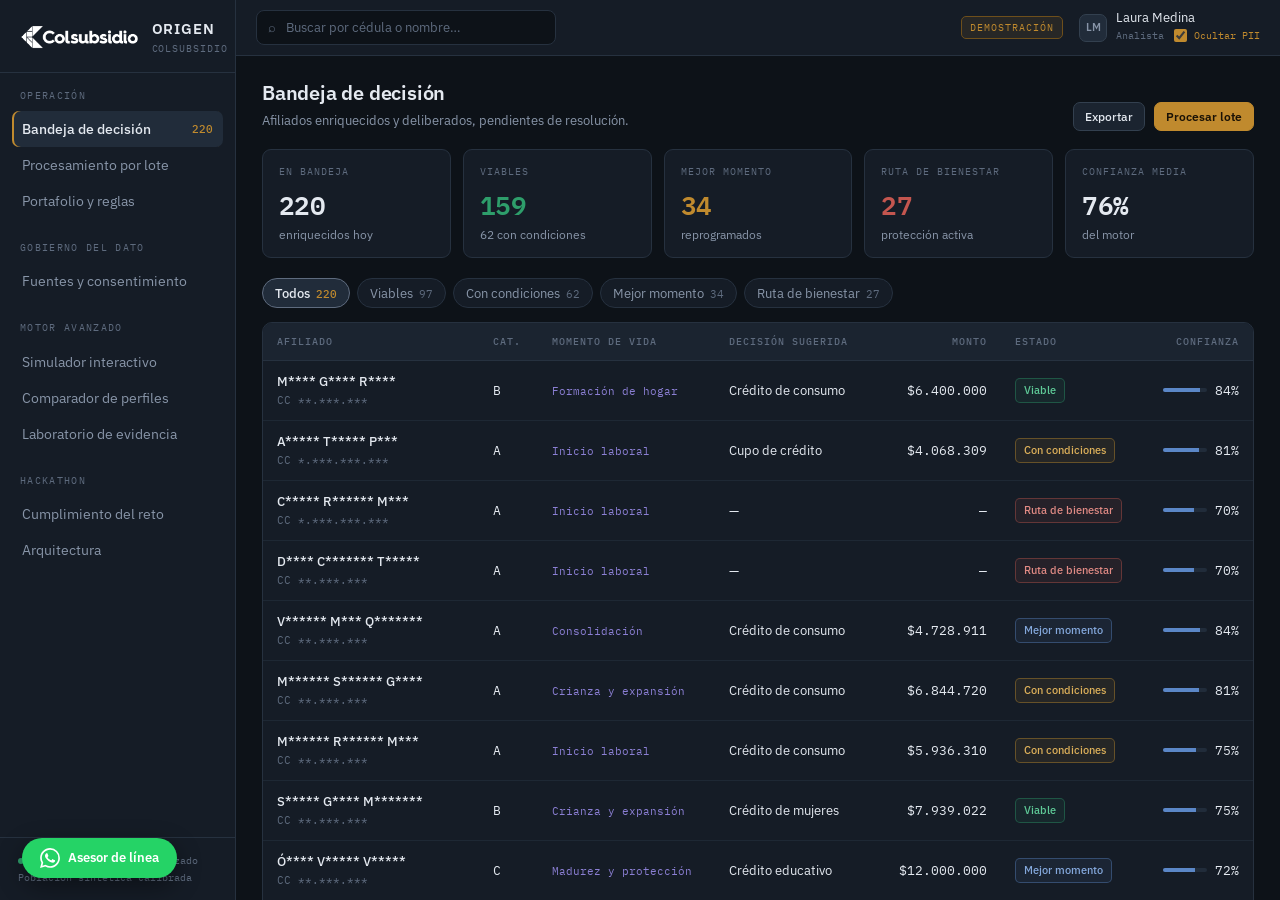
==== commit e807593b: "merge: integra origin/main portando el motor avanzado a modulos El refactor partia de edd36b4 y en o" ====
--- a/index.html
+++ b/index.html
@@ -28,6 +28,7 @@
     3 layout      armazón persistente: barra lateral, barra superior, contenido
     4 components  piezas reutilizables: botones, tarjetas, tablas, KPI
     5 views       anatomía de pantallas concretas: ficha, proyección, lote
+    6 advanced    vistas del motor avanzado: simulador, comparador, lab
 
     El orden importa: cada capa solo puede depender de las anteriores.
   -->
@@ -36,6 +37,7 @@
   <link rel="stylesheet" href="assets/css/layout.css">
   <link rel="stylesheet" href="assets/css/components.css">
   <link rel="stylesheet" href="assets/css/views.css">
+  <link rel="stylesheet" href="assets/css/advanced.css">
 </head>
 
 <body>
@@ -66,8 +68,21 @@
         <button class="navitem" type="button" data-view="fuentes">Fuentes y consentimiento</button>
       </nav>
 
+      <nav class="navsec" aria-label="Simuladores del motor avanzado">
+        <div class="navsec__label">Motor avanzado</div>
+        <button class="navitem" type="button" data-view="simulador">Simulador interactivo</button>
+        <button class="navitem" type="button" data-view="comparador">Comparador de perfiles</button>
+        <button class="navitem" type="button" data-view="laboratorio">Laboratorio de evidencia</button>
+      </nav>
+
+      <nav class="navsec" aria-label="Hackathon">
+        <div class="navsec__label">Hackathon</div>
+        <button class="navitem" type="button" data-view="reto">Cumplimiento del reto</button>
+        <button class="navitem" type="button" data-view="arquitectura">Arquitectura</button>
+      </nav>
+
       <div class="railfoot">
-        <div><span class="railfoot__dot"></span>Motor v5.0 · operativo</div>
+        <div><span class="railfoot__dot"></span>Motor v5.1 · base + avanzado</div>
         <div>Población sintética calibrada</div>
       </div>
     </aside>
@@ -160,6 +175,17 @@
   <script src="assets/js/domain/decision.js"></script>
   <script src="assets/js/domain/dataset.js"></script>
 
+  <!-- Motor avanzado: consulta individual con fuentes conmutables -->
+  <script src="assets/js/domain/advanced/hash.js"></script>
+  <script src="assets/js/domain/advanced/sources.js"></script>
+  <script src="assets/js/domain/advanced/profile.js"></script>
+  <script src="assets/js/domain/advanced/lifestage.js"></script>
+  <script src="assets/js/domain/advanced/policy.js"></script>
+  <script src="assets/js/domain/advanced/deliberation.js"></script>
+  <script src="assets/js/domain/advanced/delivery.js"></script>
+  <script src="assets/js/domain/advanced/engine.js"></script>
+  <script src="assets/js/domain/lab.js"></script>
+
   <!-- Presentación -->
   <script src="assets/js/ui/dom.js"></script>
   <script src="assets/js/ui/privacy.js"></script>
@@ -171,6 +197,11 @@
   <script src="assets/js/ui/views/batch.js"></script>
   <script src="assets/js/ui/views/portfolio.js"></script>
   <script src="assets/js/ui/views/sources.js"></script>
+  <script src="assets/js/ui/views/simulator.js"></script>
+  <script src="assets/js/ui/views/comparator.js"></script>
+  <script src="assets/js/ui/views/lab.js"></script>
+  <script src="assets/js/ui/views/challenge.js"></script>
+  <script src="assets/js/ui/views/architecture.js"></script>
   <script src="assets/js/ui/router.js"></script>
 
   <!-- Arranque -->
--- a/assets/css/advanced.css
+++ b/assets/css/advanced.css
@@ -0,0 +1,489 @@
+/* ==========================================================================
+   ORIGEN · Capa 6 — Vistas del motor avanzado
+   --------------------------------------------------------------------------
+   Simulador interactivo, comparador de perfiles, laboratorio de evidencia,
+   cumplimiento del reto y arquitectura.
+
+   Se separa de views.css porque son pantallas de un motor distinto, con
+   componentes que no aparecen en el flujo operativo (conmutadores de fuente,
+   señales pesadas, mockups de cierre). Consume los mismos tokens: no declara
+   ningún color literal salvo los de marca ajena — WhatsApp y Gmail.
+   ========================================================================== */
+
+/* --------------------------------------------------------------------------
+   Barra de consulta: cédula y acción
+   -------------------------------------------------------------------------- */
+
+.querybar {
+  display: flex;
+  align-items: flex-end;
+  flex-wrap: wrap;
+  gap: 12px;
+}
+
+.querybar__field {
+  flex: 1 1 200px;
+}
+
+.querybar__label {
+  display: block;
+  margin-bottom: 6px;
+  font-family: var(--font-mono);
+  font-size: 11px;
+  letter-spacing: 0.1em;
+  text-transform: uppercase;
+  color: var(--text-faint);
+}
+
+.querybar__input {
+  width: 100%;
+  padding: 10px 14px;
+  background: var(--bg);
+  border: 1px solid var(--border-strong);
+  border-radius: 6px;
+  color: var(--text);
+  font-family: var(--font-mono);
+}
+
+.querybar__input:focus-visible {
+  border-color: var(--info);
+}
+
+/* --------------------------------------------------------------------------
+   Consulta de fuentes, una por una
+   --------------------------------------------------------------------------
+   La secuencia hace visible que hay cinco fuentes distintas detrás, cada una
+   con su base jurídica. El cambio de estado se comunica por clase, nunca
+   escribiendo estilos desde JavaScript.
+   -------------------------------------------------------------------------- */
+
+.card__hint--block {
+  display: block;
+  margin-bottom: 12px;
+  margin-left: 0;
+}
+
+.srcprobe {
+  display: flex;
+  align-items: center;
+  gap: 14px;
+  padding: 12px 14px;
+  margin-bottom: 8px;
+  background: var(--surface-2);
+  border: 1px solid var(--border);
+  border-radius: 9px;
+  transition: border-color var(--dur-fast), background var(--dur-fast);
+}
+
+.srcprobe--asking {
+  border-color: var(--accent);
+}
+
+.srcprobe--done {
+  border-color: rgba(46, 158, 107, 0.4);
+  background: rgba(46, 158, 107, 0.05);
+}
+
+.srcprobe__badge {
+  display: grid;
+  place-items: center;
+  flex: 0 0 auto;
+  width: 24px;
+  height: 24px;
+  border-radius: 4px;
+  background: var(--surface-3);
+  font-weight: 600;
+  color: var(--text-muted);
+}
+
+.srcprobe__body {
+  flex: 1;
+  font-size: 13px;
+}
+
+.srcprobe__legal {
+  margin-left: 6px;
+  font-size: 11px;
+  color: var(--text-faint);
+}
+
+.srcprobe__status {
+  font-family: var(--font-mono);
+  font-size: 11.5px;
+  color: var(--text-muted);
+}
+
+.srcprobe--asking .srcprobe__status { color: var(--accent); }
+.srcprobe--done .srcprobe__status { color: var(--ok-bright); }
+
+/* --------------------------------------------------------------------------
+   Conmutador de fuente
+   -------------------------------------------------------------------------- */
+
+.srctoggle {
+  display: flex;
+  align-items: center;
+  gap: 12px;
+  padding: 10px 0;
+  border-bottom: 1px solid var(--border);
+}
+
+.srctoggle:last-of-type {
+  border-bottom: none;
+}
+
+.srctoggle__body {
+  flex: 1;
+}
+
+.srctoggle__name {
+  font-size: 13px;
+  font-weight: 500;
+}
+
+.srctoggle__name.is-off {
+  color: var(--text-muted);
+}
+
+.srctoggle__finding {
+  font-size: 11.5px;
+  color: var(--text-faint);
+}
+
+/* Interruptor accesible: en el markup es <button role="switch"> con
+   aria-checked, no un <div> con onclick. Funciona con teclado y lo anuncia un
+   lector de pantalla. */
+.switch {
+  position: relative;
+  flex: 0 0 auto;
+  width: 40px;
+  height: 22px;
+  padding: 0;
+  border-radius: 11px;
+  background: var(--surface-3);
+  transition: background var(--dur-fast);
+}
+
+.switch--on {
+  background: var(--ok);
+}
+
+.switch__knob {
+  position: absolute;
+  top: 2px;
+  left: 2px;
+  width: 18px;
+  height: 18px;
+  border-radius: 50%;
+  background: #fff;
+  transition: left var(--dur-fast);
+}
+
+.switch--on .switch__knob {
+  left: 20px;
+}
+
+/* --------------------------------------------------------------------------
+   Etapa de vida en línea
+   -------------------------------------------------------------------------- */
+
+.stagepills {
+  display: flex;
+  gap: 6px;
+  margin-bottom: 14px;
+  overflow-x: auto;
+}
+
+.stagepill {
+  padding: 6px 10px;
+  border-radius: 6px;
+  background: var(--surface-2);
+  white-space: nowrap;
+  font-size: 11.5px;
+  color: var(--text-muted);
+}
+
+.stagepill--on {
+  background: var(--accent);
+  color: var(--accent-ink);
+  font-weight: 600;
+}
+
+.stagereason {
+  margin: 0 0 12px;
+  font-size: 13.5px;
+}
+
+.kpis--tight {
+  gap: 8px;
+  margin-bottom: 12px;
+}
+
+.kpi--mini {
+  padding: 10px;
+}
+
+.kpi--mini .kpi__value {
+  font-size: 20px;
+}
+
+.kpi__value.is-ok { color: var(--ok); }
+.kpi__value.is-warn { color: var(--warn); }
+.kpi__value.is-risk { color: var(--risk); }
+
+/* --------------------------------------------------------------------------
+   Señales pesadas
+   -------------------------------------------------------------------------- */
+
+.signal {
+  margin-bottom: 12px;
+}
+
+.signal__head {
+  display: flex;
+  justify-content: space-between;
+  gap: 10px;
+  margin-bottom: 4px;
+  font-size: 12.5px;
+}
+
+.signal__source {
+  color: var(--text-faint);
+}
+
+.signal__track {
+  overflow: hidden;
+  height: 4px;
+  border-radius: 3px;
+  background: var(--surface-3);
+}
+
+.signal__fill {
+  display: block;
+  height: 100%;
+  background: var(--info);
+}
+
+/* La señal dominante se distingue por color, no solo por posición. */
+.signal__fill--top {
+  background: var(--accent);
+}
+
+/* --------------------------------------------------------------------------
+   Alternativas deliberadas
+   -------------------------------------------------------------------------- */
+
+.alttable .cell-name--best {
+  color: var(--accent);
+}
+
+.cell-sub--wrap {
+  white-space: normal;
+}
+
+.altscore {
+  font-size: 15px;
+  color: var(--text-muted);
+}
+
+.altscore--best {
+  color: var(--accent);
+  font-weight: 600;
+}
+
+/* --------------------------------------------------------------------------
+   Tarjeta de veredicto del simulador
+   -------------------------------------------------------------------------- */
+
+.simverdict {
+  margin: 4px 0 14px;
+}
+
+.simproduct {
+  margin: 4px 0 14px;
+  font-family: var(--font-mono);
+  font-size: 18px;
+  font-weight: 600;
+  color: var(--accent);
+}
+
+.simdci {
+  margin-top: 4px;
+  font-family: var(--font-mono);
+  font-size: 22px;
+  font-weight: 600;
+}
+
+.simdci.is-ok { color: var(--ok); }
+.simdci.is-warn { color: var(--warn); }
+.simdci.is-risk { color: var(--risk); }
+
+/* --------------------------------------------------------------------------
+   Mockup del cierre digital
+   -------------------------------------------------------------------------- */
+
+.closing {
+  margin-top: 24px;
+  padding-top: 20px;
+  border-top: 1px solid var(--border);
+}
+
+.closing h4 {
+  margin: 0 0 12px;
+  font-size: 14px;
+}
+
+.closing__shots {
+  display: flex;
+  gap: 12px;
+  padding-bottom: 8px;
+  overflow-x: auto;
+}
+
+.closing__shots img {
+  height: 320px;
+  border: 1px solid var(--border);
+  border-radius: 12px;
+}
+
+/* --------------------------------------------------------------------------
+   Vista previa del mensaje al afiliado
+   --------------------------------------------------------------------------
+   Los colores de la barra son de marca ajena (WhatsApp, Gmail): son
+   identificadores de canal, no parte del sistema de diseño, así que se
+   escriben literales y solo aquí.
+   -------------------------------------------------------------------------- */
+
+.msgpreview {
+  margin-top: 12px;
+  padding: 10px 13px;
+  background: var(--surface-2);
+  border: 1px solid var(--border);
+  border-radius: 8px;
+  font-size: 12px;
+}
+
+.msgpreview__label {
+  margin-bottom: 6px;
+  font-weight: 600;
+  color: var(--text-muted);
+}
+
+.msgpreview__body {
+  display: flex;
+  align-items: stretch;
+  gap: 8px;
+}
+
+.msgpreview__body span:last-child {
+  color: var(--text-muted);
+}
+
+.msgpreview__bar {
+  flex: 0 0 4px;
+  border-radius: 2px;
+}
+
+.msgpreview__bar--whatsapp { background: #25d366; }
+.msgpreview__bar--email { background: #ea4335; }
+.msgpreview__bar--push { background: var(--accent); }
+
+/* --------------------------------------------------------------------------
+   Comparador
+   -------------------------------------------------------------------------- */
+
+/* Los atributos que difieren entre los dos perfiles. Es la evidencia de que el
+   motor personaliza, así que se resalta con el color de acento. */
+.cmp-diff {
+  color: var(--accent);
+}
+
+/* --------------------------------------------------------------------------
+   Laboratorio de evidencia
+   -------------------------------------------------------------------------- */
+
+.empty__note {
+  margin-top: 12px;
+  font-family: var(--font-mono);
+  font-size: 13px;
+  color: var(--accent);
+}
+
+.resnote--left {
+  text-align: left;
+}
+
+.resnote--prose {
+  font-family: var(--font-ui);
+  font-size: 13px;
+  line-height: 1.6;
+  color: var(--text-muted);
+}
+
+.card__body--tight {
+  padding: 14px 18px;
+}
+
+.quadrant__reading {
+  color: var(--text-muted);
+}
+
+.num.is-ok { color: var(--ok); }
+.num.is-risk { color: var(--risk); }
+.num.is-accent { color: var(--accent); font-weight: 600; }
+
+.delta {
+  font-size: 10px;
+}
+
+/* --------------------------------------------------------------------------
+   Cumplimiento del reto
+   -------------------------------------------------------------------------- */
+
+.brief {
+  margin: 0;
+  font-size: 14px;
+  font-style: italic;
+  line-height: 1.6;
+}
+
+.brief__image {
+  display: block;
+  width: 100%;
+  max-width: 420px;
+  margin-top: 16px;
+  border-radius: 12px;
+}
+
+.objective {
+  font-size: 13px;
+  line-height: 1.6;
+  color: var(--text-muted);
+}
+
+.objective__lead {
+  color: var(--text);
+}
+
+.objective__lead--accent { color: var(--accent); }
+.objective__lead--info { color: var(--info-bright); }
+.objective__lead--ok { color: var(--ok-bright); }
+.objective__lead--lifestage { color: var(--lifestage); }
+
+.objective__where {
+  margin-top: 10px;
+  font-family: var(--font-mono);
+  font-size: 11px;
+  color: var(--text-faint);
+}
+
+/* --------------------------------------------------------------------------
+   Arquitectura
+   -------------------------------------------------------------------------- */
+
+.archdiagram {
+  display: block;
+  width: 100%;
+  height: auto;
+  border-radius: 8px;
+}
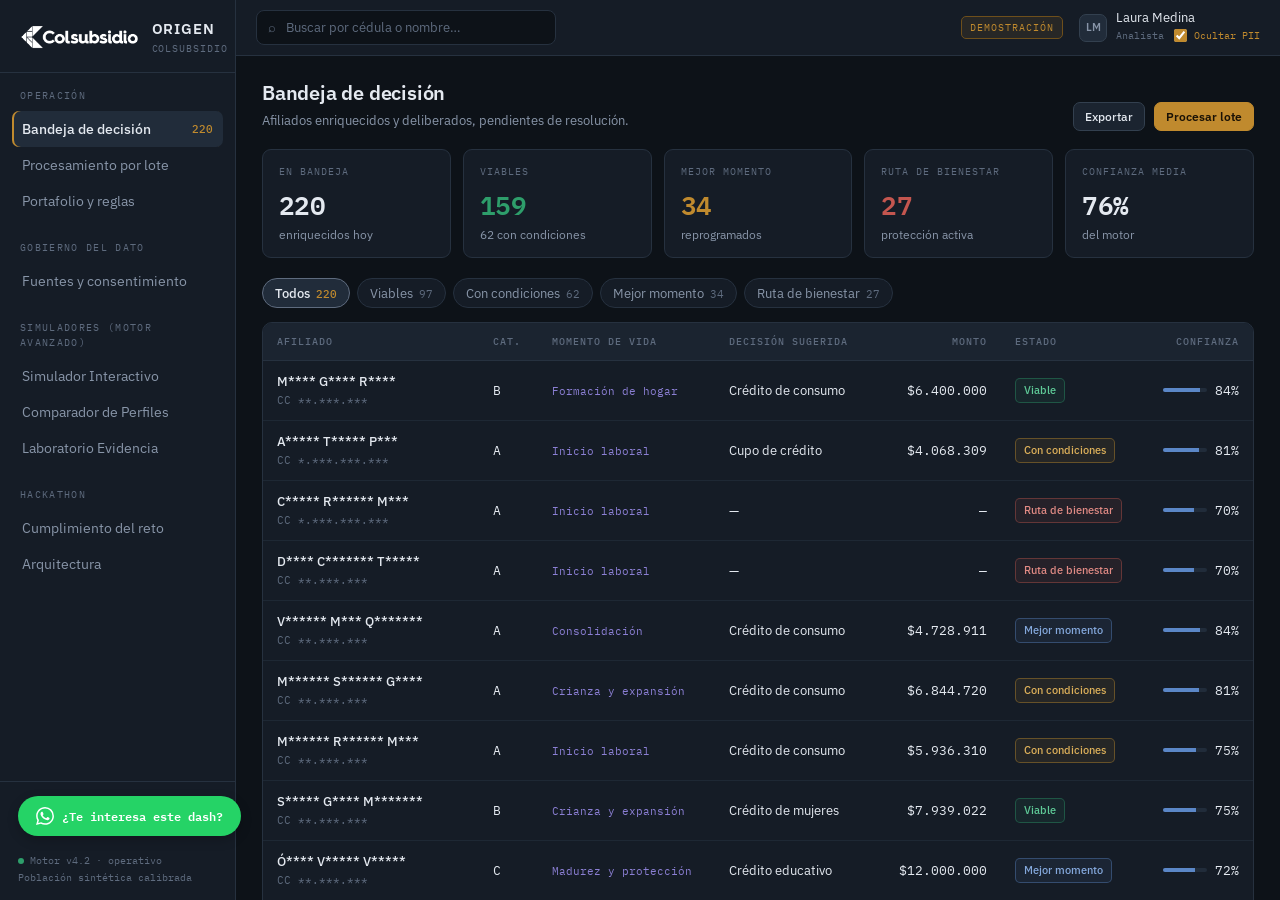
==== commit 066092e7: "Update team member name in footer joel" ====
--- a/index.html
+++ b/index.html
@@ -1,210 +1,875 @@
-<!DOCTYPE html>
-<html lang="es">
-<head>
-  <meta charset="UTF-8">
-  <meta name="viewport" content="width=device-width, initial-scale=1.0">
-  <title>ORIGEN · Estación de Decisión — Hackathon Colsubsidio y 30X</title>
-  <meta name="description" content="Copiloto de deliberación financiera para los analistas de crédito de Colsubsidio: decisiones explicables, auditables y centradas en el bienestar del afiliado.">
-  <meta name="color-scheme" content="dark">
-  <link rel="icon" type="image/png" href="assets/brand/favicon.png">
-
-  <!--
-    Tipografía
-    ----------
-    Se cargan desde Google Fonts, pero TODA la pila declara alternativas del
-    sistema en tokens.css. Sin conexión —y una demostración puede tocar hacerse
-    sin wifi— la interfaz cae a la tipografía del sistema y sigue siendo
-    legible. Ver docs/MEJORAS.md §4.3 para servirlas en local.
-  -->
-  <link rel="preconnect" href="https://fonts.googleapis.com">
-  <link rel="preconnect" href="https://fonts.gstatic.com" crossorigin>
-  <link href="https://fonts.googleapis.com/css2?family=IBM+Plex+Sans:wght@400;500;600;700&family=IBM+Plex+Mono:wght@400;500;600&family=IBM+Plex+Serif:wght@500;600&display=swap" rel="stylesheet">
-
-  <!--
-    Hojas de estilo, en cascada deliberada
-    -------------------------------------
-    1 tokens      variables de marca y sistema, única fuente de color
-    2 base        reset, tipografía del documento, foco, utilidades
-    3 layout      armazón persistente: barra lateral, barra superior, contenido
-    4 components  piezas reutilizables: botones, tarjetas, tablas, KPI
-    5 views       anatomía de pantallas concretas: ficha, proyección, lote
-    6 advanced    vistas del motor avanzado: simulador, comparador, lab
-
-    El orden importa: cada capa solo puede depender de las anteriores.
-  -->
-  <link rel="stylesheet" href="assets/css/tokens.css">
-  <link rel="stylesheet" href="assets/css/base.css">
-  <link rel="stylesheet" href="assets/css/layout.css">
-  <link rel="stylesheet" href="assets/css/components.css">
-  <link rel="stylesheet" href="assets/css/views.css">
-  <link rel="stylesheet" href="assets/css/advanced.css">
-</head>
-
-<body>
-  <div class="shell">
-
-    <!-- Navegación principal -->
-    <aside class="rail">
-      <div class="brandbox">
-        <img class="brandbox__logo" src="assets/brand/logo.png" alt="Colsubsidio">
-        <div>
-          <div class="brandbox__title">ORIGEN</div>
-          <div class="brandbox__sub">COLSUBSIDIO</div>
-        </div>
-      </div>
-
-      <nav class="navsec" aria-label="Operación">
-        <div class="navsec__label">Operación</div>
-        <button class="navitem" type="button" data-view="bandeja" aria-current="page">
-          Bandeja de decisión
-          <span class="navitem__count" id="nav-bandeja-count">—</span>
-        </button>
-        <button class="navitem" type="button" data-view="lote">Procesamiento por lote</button>
-        <button class="navitem" type="button" data-view="portafolio">Portafolio y reglas</button>
-      </nav>
-
-      <nav class="navsec" aria-label="Gobierno del dato">
-        <div class="navsec__label">Gobierno del dato</div>
-        <button class="navitem" type="button" data-view="fuentes">Fuentes y consentimiento</button>
-      </nav>
-
-      <nav class="navsec" aria-label="Simuladores del motor avanzado">
-        <div class="navsec__label">Motor avanzado</div>
-        <button class="navitem" type="button" data-view="simulador">Simulador interactivo</button>
-        <button class="navitem" type="button" data-view="comparador">Comparador de perfiles</button>
-        <button class="navitem" type="button" data-view="laboratorio">Laboratorio de evidencia</button>
-      </nav>
-
-      <nav class="navsec" aria-label="Hackathon">
-        <div class="navsec__label">Hackathon</div>
-        <button class="navitem" type="button" data-view="reto">Cumplimiento del reto</button>
-        <button class="navitem" type="button" data-view="arquitectura">Arquitectura</button>
-      </nav>
-
-      <div class="railfoot">
-        <div><span class="railfoot__dot"></span>Motor v5.1 · base + avanzado</div>
-        <div>Población sintética calibrada</div>
-      </div>
-    </aside>
-
-    <div class="main">
-
-      <!-- Barra superior: búsqueda y control de privacidad -->
-      <div class="topbar">
-        <div class="finder">
-          <span class="finder__icon" aria-hidden="true">⌕</span>
-          <label class="sr-only" for="finder">Buscar afiliado por cédula o nombre</label>
-          <input class="finder__input" id="finder" type="search"
-                 placeholder="Buscar por cédula o nombre…" autocomplete="off">
-        </div>
-
-        <div class="topbar__right">
-          <span class="envtag">Demostración</span>
-          <div class="who">
-            <div class="who__avatar" aria-hidden="true">LM</div>
-            <div>
-              <div class="who__name">Laura Medina</div>
-              <div class="who__role">
-                Analista
-                <label class="privacy-toggle" for="privacy-toggle">
-                  <input type="checkbox" id="privacy-toggle" checked>
-                  Ocultar PII
-                </label>
+<!DOCTYPE html> <html lang="es"> <head> <meta charset="UTF-8"> <meta name="viewport" content="width=device-width, initial-scale=1.0"> <link rel="icon" type="image/png" href="favicon.png"> <title>Demo Origen - Hackathon de Colsubsidio y 30X</title> <link rel="preconnect" href="https://fonts.googleapis.com"> <link rel="preconnect" href="https://fonts.gstatic.com" crossorigin> <link href="https://fonts.googleapis.com/css2?family=IBM+Plex+Sans:wght@400;500;600;700&family=IBM+Plex+Mono:wght@400;500;600&family=IBM+Plex+Serif:wght@500;600&display=swap" rel="stylesheet"> <!-- ESTILOS: Alineados al manual de marca de Colsubsidio -->
+<style> :root{  --bg:#0D1218; --surf:#151C26; --surf2:#1B2430; --surf3:#212C3A;  --line:#26313F; --line2:#33404F;  --text:#E4E9F0; --muted:#8895A8; --faint:#5E6B7E;  --brass:#C08A2E; --brass-dim:#6E4F1B; --brass-soft:rgba(192,138,46,.10);  --steel:#5B87C7; --steel-2:#84A8DC;  --ok:#2E9E6B; --warn:#C9922E; --risk:#C4564F; --violet:#8B7FD4;  --ui:"IBM Plex Sans",system-ui,sans-serif;  --mono:"IBM Plex Mono",ui-monospace,monospace;  --doc:"IBM Plex Serif",Georgia,serif;  --rail:236px; } *{box-sizing:border-box} html,body{margin:0;padding:0;height:100%} body{background:var(--bg);color:var(--text);font-family:var(--ui);font-size:14px;line-height:1.5;-webkit-font-smoothing:antialiased} button{font-family:inherit;cursor:pointer;color:inherit;border:none;background:none;font-size:inherit} input,select{font-family:inherit;font-size:inherit} .num{font-family:var(--mono);font-variant-numeric:tabular-nums} ::-webkit-scrollbar{width:10px;height:10px} ::-webkit-scrollbar-track{background:var(--bg)} ::-webkit-scrollbar-thumb{background:var(--line2);border-radius:5px;border:2px solid var(--bg)} .shell{display:grid;grid-template-columns:var(--rail) 1fr;height:100vh} .rail{background:var(--surf);border-right:1px solid var(--line);display:flex;flex-direction:column;min-height:0} .brandbox{padding:18px 18px 16px;border-bottom:1px solid var(--line);display:flex;align-items:center;gap:11px} .brandbox .bt{font-weight:600;font-size:15px;letter-spacing:.06em} .brandbox .bs{font-family:var(--mono);font-size:9.5px;color:var(--faint);letter-spacing:.1em;margin-top:1px} .navsec{padding:16px 12px 6px} .navlbl{font-family:var(--mono);font-size:9.5px;letter-spacing:.14em;text-transform:uppercase;color:var(--faint);padding:0 8px 8px} .navitem{display:flex;align-items:center;gap:10px;width:100%;text-align:left;padding:9px 10px;border-radius:7px;color:var(--muted);font-size:13.5px;transition:background .14s,color .14s} .navitem:hover{background:var(--surf2);color:var(--text)} .navitem.on{background:var(--surf3);color:var(--text);font-weight:500;box-shadow:inset 2px 0 0 var(--brass)}.navitem .ct{margin-left:auto;font-family:var(--mono);font-size:11px;color:var(--faint)} .navitem.on .ct{color:var(--brass)} .railfoot{margin-top:auto;padding:14px 18px;border-top:1px solid var(--line);font-family:var(--mono);font-size:10px;color:var(--faint);line-height:1.7} .railfoot .dot{display:inline-block;width:6px;height:6px;border-radius:50%;background:var(--ok);margin-right:6px;vertical-align:0} .main{display:flex;flex-direction:column;min-width:0;min-height:0} .topbar{height:56px;flex:0 0 auto;border-bottom:1px solid var(--line);background:var(--surf);display:flex;align-items:center;gap:14px;padding:0 20px} .finder{display:flex;align-items:center;gap:8px;background:var(--bg);border:1px solid var(--line);border-radius:8px;padding:7px 11px;min-width:300px} .finder:focus-within{border-color:var(--line2)} .finder input{background:none;border:none;outline:none;color:var(--text);width:100%;font-family:var(--mono);font-size:13px;letter-spacing:.02em} .finder input::placeholder{color:var(--faint);letter-spacing:0;font-family:var(--ui)} .finder .ico{color:var(--faint);font-size:13px} .tb-right{margin-left:auto;display:flex;align-items:center;gap:16px} .envtag{font-family:var(--mono);font-size:10px;letter-spacing:.1em;text-transform:uppercase;color:var(--brass);border:1px solid var(--brass-dim);background:var(--brass-soft);border-radius:5px;padding:3px 8px} .who{display:flex;align-items:center;gap:9px} .who .av{width:28px;height:28px;border-radius:7px;background:var(--surf3);border:1px solid var(--line2);display:grid;place-items:center;font-size:11px;font-weight:600;color:var(--muted)} .who .wn{font-size:12.5px;line-height:1.25} .who .wr{font-family:var(--mono);font-size:10px;color:var(--faint)} .content{flex:1;overflow:auto;min-height:0} .pad{padding:22px 26px 40px;max-width:1500px} .phead{display:flex;align-items:flex-end;gap:16px;margin-bottom:18px;flex-wrap:wrap} .phead h1{font-size:20px;font-weight:600;margin:0;letter-spacing:-.01em} .phead .psub{color:var(--muted);font-size:13px;margin-top:3px} .phead .pact{margin-left:auto;display:flex;gap:9px} .btn{display:inline-flex;align-items:center;gap:7px;border:1px solid var(--line2);background:var(--surf2);color:var(--text);padding:8px 14px;border-radius:7px;font-size:13px;font-weight:500;transition:background .14s,border-color .14s} .btn:hover{background:var(--surf3);border-color:var(--faint)} .btn.primary{background:var(--brass);border-color:var(--brass);color:#1A1206;font-weight:600} .btn.primary:hover{background:#D19A38} .btn.ok{background:rgba(46,158,107,.12);border-color:rgba(46,158,107,.45);color:#5FCB98} .btn.ok:hover{background:rgba(46,158,107,.2)} .btn.risk{background:rgba(196,86,79,.1);border-color:rgba(196,86,79,.4);color:#E08A84} .btn.risk:hover{background:rgba(196,86,79,.18)} .btn.sm{padding:6px 11px;font-size:12px} .btn:focus-visible,.navitem:focus-visible,.row:focus-visible{outline:2px solid var(--steel);outline-offset:2px} .kpis{display:grid;grid-template-columns:repeat(auto-fit,minmax(180px,1fr));gap:12px;margin-bottom:20px}.kpi{background:var(--surf);border:1px solid var(--line);border-radius:9px;padding:14px 16px} .kpi .kl{font-family:var(--mono);font-size:10px;letter-spacing:.1em;text-transform:uppercase;color:var(--faint)} .kpi .kv{font-size:26px;font-weight:600;margin-top:6px;letter-spacing:-.02em;font-family:var(--mono);font-variant-numeric:tabular-nums} .kpi .kd{font-size:11.5px;color:var(--muted);margin-top:2px} .kpi.acc .kv{color:var(--brass)} .kpi.risk .kv{color:var(--risk)} .kpi.ok .kv{color:var(--ok)} .filters{display:flex;align-items:center;gap:7px;margin-bottom:14px;flex-wrap:wrap} .fchip{border:1px solid var(--line);background:var(--surf);color:var(--muted);padding:6px 12px;border-radius:20px;font-size:12.5px;transition:all .14s} .fchip:hover{border-color:var(--line2);color:var(--text)} .fchip.on{background:var(--surf3);border-color:var(--faint);color:var(--text);font-weight:500} .fchip .n{font-family:var(--mono);font-size:11px;color:var(--faint);margin-left:6px} .fchip.on .n{color:var(--brass)} .tablewrap{background:var(--surf);border:1px solid var(--line);border-radius:10px;overflow:hidden} table{width:100%;border-collapse:collapse} thead th{text-align:left;font-family:var(--mono);font-size:10px;letter-spacing:.1em;text-transform:uppercase;color:var(--faint);font-weight:500;padding:11px 14px;border-bottom:1px solid var(--line);background:var(--surf2);white-space:nowrap} thead th.r{text-align:right} tbody td{padding:11px 14px;border-bottom:1px solid rgba(38,49,63,.6);font-size:13px;vertical-align:middle} tbody tr:last-child td{border-bottom:none} tbody tr{cursor:pointer;transition:background .12s} tbody tr:hover{background:var(--surf2)} td.r{text-align:right} .cell-name{font-weight:500} .cell-sub{font-family:var(--mono);font-size:11px;color:var(--faint);margin-top:1px} .pill{display:inline-flex;align-items:center;gap:5px;font-size:11px;font-weight:500;padding:3px 8px;border-radius:5px;border:1px solid;white-space:nowrap} .pill.v{color:#5FCB98;border-color:rgba(46,158,107,.4);background:rgba(46,158,107,.09)} .pill.c{color:#DDB05A;border-color:rgba(201,146,46,.4);background:rgba(201,146,46,.09)} .pill.m{color:var(--steel-2);border-color:rgba(91,135,199,.4);background:rgba(91,135,199,.09)} .pill.p{color:#E08A84;border-color:rgba(196,86,79,.4);background:rgba(196,86,79,.09)} .tagm{font-family:var(--mono);font-size:11px;color:var(--violet)} .conf{display:flex;align-items:center;gap:8px;justify-content:flex-end} .confbar{width:44px;height:4px;border-radius:3px;background:var(--surf3);overflow:hidden} .confbar i{display:block;height:100%;background:var(--steel)} .tfoot{padding:10px 14px;border-top:1px solid var(--line);background:var(--surf2);font-family:var(--mono);font-size:11px;color:var(--faint);display:flex;justify-content:space-between;align-items:center} .fichagrid{display:grid;grid-template-columns:1fr 330px;gap:18px;align-items:start} @media(max-width:1150px){.fichagrid{grid-template-columns:1fr}} .card{background:var(--surf);border:1px solid var(--line);border-radius:10px;margin-bottom:16px}.card-h{display:flex;align-items:center;gap:10px;padding:13px 18px;border-bottom:1px solid var(--line)} .card-h h3{margin:0;font-size:13px;font-weight:600;letter-spacing:.01em} .card-h .hn{font-family:var(--mono);font-size:10px;letter-spacing:.1em;text-transform:uppercase;color:var(--faint);margin-left:auto} .card-b{padding:18px} .card-b.tight{padding:14px 18px} .subject{display:flex;align-items:center;gap:16px;background:var(--surf);border:1px solid var(--line);border-radius:10px;padding:18px 20px;margin-bottom:16px;flex-wrap:wrap} .subject .sav{width:52px;height:52px;border-radius:11px;background:var(--surf3);border:1px solid var(--line2);display:grid;place-items:center;font-size:17px;font-weight:600;color:var(--brass);flex:0 0 auto} .subject .sname{font-size:19px;font-weight:600;letter-spacing:-.01em} .subject .smeta{font-family:var(--mono);font-size:11.5px;color:var(--faint);margin-top:2px} .subject .sright{margin-left:auto;display:flex;align-items:center;gap:22px;flex-wrap:wrap} .sstat .sl{font-family:var(--mono);font-size:9.5px;letter-spacing:.1em;text-transform:uppercase;color:var(--faint)} .sstat .sv{font-size:15px;font-weight:600;margin-top:2px;font-family:var(--mono)} .drow{display:grid;grid-template-columns:190px 1fr;gap:14px;padding:9px 0;border-bottom:1px solid rgba(38,49,63,.55);font-size:13px} .drow:last-child{border-bottom:none} .drow .dk{font-family:var(--mono);font-size:10.5px;letter-spacing:.07em;text-transform:uppercase;color:var(--faint);padding-top:2px} .drow .dv{font-weight:500} .drow .dn{font-size:11.5px;color:var(--muted);margin-top:2px} .drow.flag .dv{color:var(--risk)} .srctable{width:100%;border-collapse:collapse;font-size:12.5px} .srctable th{text-align:left;font-family:var(--mono);font-size:9.5px;letter-spacing:.1em;text-transform:uppercase;color:var(--faint);font-weight:500;padding:0 10px 8px 0;border-bottom:1px solid var(--line)} .srctable td{padding:9px 10px 9px 0;border-bottom:1px solid rgba(38,49,63,.5);vertical-align:top} .srctable tr:last-child td{border-bottom:none} .srctable .sv2{font-weight:500} .srctable .leg{font-family:var(--mono);font-size:11px;color:var(--muted)} .srctable .flagv{color:var(--risk);font-weight:600} .alloc{margin-top:4px} .allocrow{display:grid;grid-template-columns:132px 1fr;gap:12px;align-items:center;margin-bottom:9px} .allocrow .alab{font-family:var(--mono);font-size:10.5px;letter-spacing:.08em;text-transform:uppercase;color:var(--faint);text-align:right} .allocrow .alab.on{color:var(--brass)} .allocbar{display:flex;height:26px;border-radius:5px;overflow:hidden;border:1px solid var(--line2)} .allocbar i{display:block;height:100%;position:relative}.allocbar .a1{background:repeating-linear-gradient(45deg,#3C4A5E,#3C4A5E 5px,#44526A 5px,#44526A 10px)} .allocbar .a2{background:var(--brass)} .allocbar .a3{background:var(--surf3)} .allocbar .a4{background:repeating-linear-gradient(45deg,#A8453F,#A8453F 5px,#C4564F 5px,#C4564F 10px)} .liber{margin-top:12px;padding:10px 13px;background:rgba(46,158,107,.07);border-left:2px solid var(--ok);border-radius:0 6px 6px 0;font-size:12.5px;color:var(--muted);line-height:1.5} .liber b{color:var(--text)} .alloclegend{display:flex;gap:18px;margin-top:11px;flex-wrap:wrap} .alegend{display:flex;align-items:center;gap:7px;font-size:12px;color:var(--muted)} .alegend .sw{width:10px;height:10px;border-radius:2px;flex:0 0 auto} .alegend b{color:var(--text);font-family:var(--mono);font-weight:500} .policy{margin-top:14px;padding-top:12px;border-top:1px solid var(--line);display:flex;gap:26px;flex-wrap:wrap} .pcheck{display:flex;align-items:center;gap:8px;font-size:12.5px;color:var(--muted)} .pcheck .ck{color:var(--ok);font-family:var(--mono)} .pcheck .ck.no{color:var(--risk)} .pcheck b{color:var(--text)} .delib{display:flex;flex-direction:column;gap:9px} .dlrow{display:grid;grid-template-columns:168px 1fr 40px;gap:12px;align-items:center} .dlrow .dn2{font-size:12.5px;color:var(--muted)} .dlrow.top .dn2{color:var(--text);font-weight:600} .dltrack{height:14px;background:var(--surf2);border-radius:3px;overflow:hidden;display:flex} .dltrack i{display:block;height:100%;width:0;transition:width .7s cubic-bezier(.2,.8,.2,1)} .dlrow .ds{font-family:var(--mono);font-size:12px;color:var(--muted);text-align:right} .dlrow.top .ds{color:var(--brass);font-weight:600} .contrib{margin-top:14px;padding-top:13px;border-top:1px solid var(--line)} .contrib .ch{font-family:var(--mono);font-size:10px;letter-spacing:.1em;text-transform:uppercase;color:var(--faint);margin-bottom:9px} .crow{display:flex;align-items:center;gap:10px;padding:5px 0;font-size:12.5px} .crow .csw{width:9px;height:9px;border-radius:2px;flex:0 0 auto} .crow .cl{color:var(--muted)} .crow .cv{margin-left:auto;font-family:var(--mono);color:var(--text)} .crow.tot{border-top:1px dashed var(--line);margin-top:6px;padding-top:8px;font-weight:600} .crow.tot .cv{color:var(--brass)} .chartwrap{position:relative} .chart svg{display:block;width:100%;height:auto;overflow:visible} .chart .grid line{stroke:rgba(38,49,63,.85);stroke-width:1} .chart .axis text{font-family:var(--mono);font-size:10px;fill:var(--faint)} .chart .serie{fill:none;stroke-width:2.2;stroke-linecap:round;stroke-linejoin:round} .chart .serie.dash{stroke-dasharray:5 4;stroke-width:1.8} .chart .endlbl{font-family:var(--mono);font-size:11px;font-weight:600} .chart .todayline{stroke:var(--line2);stroke-width:1;stroke-dasharray:3 3} .chart .todaytxt{font-family:var(--mono);font-size:9.5px;fill:var(--faint)} .chartlegend{display:flex;gap:20px;flex-wrap:wrap;margin-top:12px;padding-top:12px;border-top:1px solid var(--line)} .clg{display:flex;align-items:center;gap:8px;font-size:12.5px} .clg .ln{width:16px;height:2.5px;border-radius:2px;flex:0 0 auto} .clg .lt{color:var(--muted)}.clg.win .lt{color:var(--text);font-weight:600} .clg .lv{font-family:var(--mono);font-size:12px;color:var(--faint)} .clg.win .lv{color:var(--brass)} .readout{margin-top:14px;padding:12px 14px;background:var(--surf2);border-left:2px solid var(--brass);border-radius:0 6px 6px 0;font-size:13px;color:var(--muted);line-height:1.55} .readout b{color:var(--text)} .heat{display:grid;grid-template-columns:34px repeat(18,1fr);gap:2px;align-items:center} .heat .hh{font-family:var(--mono);font-size:9px;color:var(--faint);text-align:center} .heat .hd{font-family:var(--mono);font-size:10px;color:var(--faint)} .heat .hc{aspect-ratio:1/1;border-radius:2px;background:var(--surf2);min-height:13px} .heat .hc.peak{outline:1.5px solid var(--brass);outline-offset:-1px} .heatfoot{margin-top:12px;display:flex;align-items:center;gap:14px;flex-wrap:wrap;font-size:12.5px;color:var(--muted)} .heatscale{display:flex;align-items:center;gap:5px;margin-left:auto} .heatscale .hs{width:16px;height:9px;border-radius:2px} .heatscale span{font-family:var(--mono);font-size:10px;color:var(--faint)} .rail2{position:sticky;top:0} .resolution{background:var(--surf);border:1px solid var(--brass-dim);border-radius:10px;overflow:hidden} .res-h{padding:14px 18px;border-bottom:1px solid var(--line);background:linear-gradient(180deg,rgba(192,138,46,.10),transparent)} .res-h .rt{font-family:var(--doc);font-size:15px;font-weight:600;color:var(--brass)} .res-h .rn{font-family:var(--mono);font-size:10px;color:var(--faint);margin-top:2px;letter-spacing:.06em} .res-b{padding:16px 18px} .resrow{padding:10px 0;border-bottom:1px solid rgba(38,49,63,.55)} .resrow:last-of-type{border-bottom:none} .resrow .rk2{font-family:var(--mono);font-size:9.5px;letter-spacing:.1em;text-transform:uppercase;color:var(--faint)} .resrow .rv2{font-size:14.5px;font-weight:600;margin-top:3px} .resrow .rw2{font-size:11.5px;color:var(--muted);margin-top:2px;line-height:1.45} .resactions{padding:14px 18px;border-top:1px solid var(--line);background:var(--surf2);display:flex;flex-direction:column;gap:8px} .resactions .btn{justify-content:center;width:100%} .resnote{font-family:var(--mono);font-size:10px;color:var(--faint);text-align:center;margin-top:2px;line-height:1.5} .reasonbox{padding:14px 18px;border-top:1px solid var(--line);font-size:13px;color:var(--muted);line-height:1.55;font-style:italic} .reasonbox b{color:var(--text);font-style:normal} .confblock{padding:14px 18px;border-top:1px solid var(--line)} .confblock .cl2{font-family:var(--mono);font-size:9.5px;letter-spacing:.1em;text-transform:uppercase;color:var(--faint);display:flex;justify-content:space-between} .confblock .cbar{height:6px;background:var(--surf3);border-radius:4px;margin-top:8px;overflow:hidden} .confblock .cbar i{display:block;height:100%;background:linear-gradient(90deg,var(--steel),var(--steel-2))} .toast{position:fixed;bottom:22px;right:22px;background:var(--surf3);border:1px solid var(--line2);border-left:3px solid var(--ok);border-radius:8px;padding:13px 17px;box-shadow:0 16px 40px -12px rgba(0,0,0,.7);font-size:13px;z-index:60;transform:translateY(16px);opacity:0;pointer-events:none;transition:all .28s cubic-bezier(.2,.8,.2,1);max-width:340px} .toast.on{transform:none;opacity:1} .toast .tt2{font-weight:600;margin-bottom:2px} .toast .td2{color:var(--muted);font-size:12px;line-height:1.45} .toast.risk{border-left-color:var(--risk)} .batchgrid{display:grid;grid-template-columns:1fr 1fr;gap:16px} @media(max-width:1000px){.batchgrid{grid-template-columns:1fr}} .distrow{display:grid;grid-template-columns:150px 1fr 100px;gap:12px;align-items:center;padding:7px 0} .distrow .dl2{font-size:12.5px;color:var(--muted)} .disttrack{height:10px;background:var(--surf2);border-radius:3px;overflow:hidden} .disttrack i{display:block;height:100%;border-radius:3px;transition:width .8s cubic-bezier(.2,.8,.2,1);width:0} .distrow .dv2{font-family:var(--mono);font-size:12px;color:var(--text);text-align:right} .distrow .dv2 span{color:var(--faint);font-size:11px} .runline{display:flex;align-items:center;gap:14px;padding:14px 18px;background:var(--surf2);border:1px solid var(--line);border-radius:9px;margin-bottom:16px;flex-wrap:wrap} .runbar{flex:1;height:6px;background:var(--surf3);border-radius:4px;overflow:hidden;min-width:180px} .runbar i{display:block;height:100%;background:var(--brass);width:0;transition:width .3s linear} .runstat{font-family:var(--mono);font-size:11.5px;color:var(--muted)} .empty{padding:60px 20px;text-align:center;color:var(--faint)} .empty .eh{font-size:15px;color:var(--muted);margin-bottom:6px} .backlink{display:inline-flex;align-items:center;gap:7px;color:var(--muted);font-size:12.5px;margin-bottom:14px} .backlink:hover{color:var(--text)} @media (prefers-reduced-motion:reduce){*{animation:none!important;transition:none!important}} @media(max-width:900px){.shell{grid-template-columns:1fr}.rail{display:none}.pad{padding:16px 14px 30px}} 
+.mockup-overlay { position: fixed; top:0; left:0; width:100%; height:100%; background:rgba(0,0,0,0.85); z-index:9999; display:flex; justify-content:center; align-items:center; opacity:0; pointer-events:none; transition:opacity 0.3s; backdrop-filter:blur(4px); }
+.mockup-overlay.active { opacity:1; pointer-events:all; }
+.mockup-mobile { width: 380px; height: 740px; background: #121212; border-radius: 36px; border: 8px solid #333; overflow-y: auto; position: relative; box-shadow: 0 20px 60px rgba(0,0,0,0.5); display:flex; flex-direction:column; color: #fff; font-family: 'Instrument Sans', sans-serif;}
+.mockup-header { background: #00128B; padding: 40px 24px 24px; text-align: center; border-radius: 0 0 24px 24px; margin-top: -1px;}
+.mockup-header h3 { font-family: 'Fraunces', serif; font-size: 32px; font-weight: 700; margin-bottom: 12px; line-height: 1.1; }
+.mockup-header p { font-size: 14px; opacity: 0.9; line-height: 1.5; }
+.mockup-body { padding: 24px; flex: 1; }
+.mockup-close { position: absolute; top: 16px; right: 16px; width: 32px; height: 32px; background: rgba(0,0,0,0.4); border-radius: 50%; display:flex; justify-content:center; align-items:center; cursor: pointer; color: white; border: none; font-size: 20px; z-index: 10; }
+.mockup-section-title { font-size: 17px; font-weight: 600; margin-bottom: 16px; }
+.mockup-box { background: #1E1E1E; border: 1px solid #333; border-radius: 12px; padding: 16px; margin-bottom: 16px; position:relative; }
+.mockup-box-val { font-size: 20px; font-weight: 500; display:flex; align-items:center; gap: 8px;}
+.mockup-box-lbl { font-size: 13px; color: #999; margin-bottom: 8px; }
+.mockup-box-info { font-size: 11px; color: #aaa; display:flex; gap:6px; align-items:flex-start; margin-top: 12px; line-height: 1.4; border-top: 1px solid #333; padding-top: 12px; }
+.mockup-row { display:flex; justify-content:space-between; align-items:center; padding: 12px 0; border-bottom: 1px solid #2A2A2A; font-size: 14px; }
+.mockup-row:last-child { border-bottom: none; }
+.mockup-row .mr-lbl { color: #ccc; }
+.mockup-row .mr-val { font-family: var(--mono); text-align: right; }
+.mockup-btn { background: #E8A013; color: #153552; border:none; width:100%; padding: 16px; border-radius: 12px; font-weight: 700; font-size: 16px; cursor: pointer; margin-top: 8px; }
+.mockup-pdf-btn { background: #2A2A2A; color: #E8A013; border:none; width:100%; padding: 14px; border-radius: 12px; font-weight: 600; font-size: 14px; cursor: pointer; display:flex; align-items:center; justify-content:center; gap:8px; margin-bottom:16px;}
+
+</style> </head> <body> <div class="shell">  <aside class="rail">    <div class="brandbox">      <img src="logo.png" style="height:26px;width:auto;border-radius:4px;" alt="Colsubsidio">      <div><div class="bt">ORIGEN</div><div class="bs">COLSUBSIDIO</div></div>    </div>    <div class="navsec">      <div class="navlbl">Operación</div>      <button class="navitem on" data-view="bandeja">Bandeja de decisión <span class="ct" id="nav-bandeja">—</span></button>      <button class="navitem" data-view="lote">Procesamiento por lote</button>      <button class="navitem" data-view="portafolio">Portafolio y reglas</button>    </div>    <div class="navsec">      <div class="navlbl">Gobierno del dato</div>      <button class="navitem" data-view="fuentes">Fuentes y consentimiento</button>    </div>        
+    <div class="navsec">
+      <div class="navlbl">Simuladores (Motor Avanzado)</div>
+      <button class="navitem" data-view="simulador">Simulador Interactivo</button>
+      <button class="navitem" data-view="comparador">Comparador de Perfiles</button>
+      <button class="navitem" data-view="laboratorio">Laboratorio Evidencia</button>
+    </div>
+
+    <div class="navsec">
+      <div class="navlbl">Hackathon</div>
+      <button class="navitem" data-view="reto">Cumplimiento del reto</button>
+      <button class="navitem" data-view="arquitectura">Arquitectura</button>
+    </div>
+    <div class="railfoot">
+
+<a href="https://wa.me/573196966226" target="_blank" style="background:#25D366;color:white;padding:10px 18px;border-radius:24px;text-decoration:none;font-weight:600;font-size:12px;display:flex;align-items:center;gap:8px;margin-bottom:16px;box-shadow:0 4px 12px rgba(0,0,0,0.2);transition:transform 0.2s;width:max-content;" onmouseover="this.style.transform='scale(1.02)'" onmouseout="this.style.transform='scale(1)'">
+  <svg width="18" height="18" viewBox="0 0 24 24" fill="currentColor"><path d="M17.472 14.382c-.297-.149-1.758-.867-2.03-.967-.273-.099-.471-.148-.67.15-.197.297-.767.966-.94 1.164-.173.199-.347.223-.644.075-.297-.15-1.255-.463-2.39-1.475-.883-.788-1.48-1.761-1.653-2.059-.173-.297-.018-.458.13-.606.134-.133.298-.347.446-.52.149-.174.198-.298.298-.497.099-.198.05-.371-.025-.52-.075-.149-.669-1.612-.916-2.207-.242-.579-.487-.5-.669-.51-.173-.008-.371-.01-.57-.01-.198 0-.52.074-.792.372-.272.297-1.04 1.016-1.04 2.479 0 1.462 1.065 2.875 1.213 3.074.149.198 2.096 3.2 5.077 4.487.709.306 1.262.489 1.694.625.712.227 1.36.195 1.871.118.571-.085 1.758-.719 2.006-1.413.248-.694.248-1.289.173-1.413-.074-.124-.272-.198-.57-.347m-5.421 7.403h-.004a9.87 9.87 0 01-5.031-1.378l-.361-.214-3.741.982.998-3.648-.235-.374a9.86 9.86 0 01-1.51-5.26c.001-5.45 4.436-9.884 9.888-9.884 2.64 0 5.122 1.03 6.988 2.898a9.825 9.825 0 012.893 6.994c-.003 5.45-4.437 9.884-9.885 9.884m8.413-18.297A11.815 11.815 0 0012.05 0C5.495 0 .16 5.335.157 11.892c0 2.096.547 4.142 1.588 5.945L.057 24l6.305-1.654a11.882 11.882 0 005.683 1.448h.005c6.554 0 11.89-5.335 11.893-11.893a11.821 11.821 0 00-3.48-8.413z"/></svg> ¿Te interesa este dash?
+</a>
+
+      
+      <div><span class="dot"></span>Motor v4.2 · operativo</div>      <div>Población sintética calibrada</div>    </div>  </aside>  <div class="main">    <div class="topbar">      <div class="finder">        <span class="ico">⌕</span>        <input id="finder" placeholder="Buscar por cédula o nombre…" autocomplete="off">      </div>      <div class="tb-right">        <span class="envtag">Demostración</span>        <div class="who">          <div class="av">LM</div>          <div><div class="wn">Laura Medina</div><div class="wr" style="display:flex;align-items:center;gap:6px;">Analista <label style="display:inline-flex;align-items:center;cursor:pointer;gap:4px;color:var(--brass);"><input type="checkbox" checked onchange="privacyMode=this.checked;renderBandeja();" style="accent-color:var(--brass);"> Ocultar PII</label></div></div>        </div>      </div>    </div>    <div class="content"><div class="pad" id="view"></div>
+    <div style="text-align:center; padding: 20px; font-size: 12px; color: var(--muted); border-top: 1px solid var(--line); margin-top: 20px; font-family: var(--mono);">
+        Demo Origen / Hackathon de Colsubsidio y 30X / hecho por Jesus - Yeisson - Andree - Joel / Julio 2026
+    </div>
+    </div>  </div> </div> <div class="toast" id="toast"><div class="tt2" id="toast-t"></div><div class="td2" id="toast-d"></div></div> <script>
+// ===================================
+// CORE DEL MOTOR DETERMINÍSTICO ORIGEN
+// Generación determinística, scoring y proyección sin dependencias
+// ===================================
+ function mulberry32(a){return function(){a|=0;a=a+0x6D2B79F5|0;let t=Math.imul(a^a>>>15,1|a);t=t+Math.imul(t^t>>>7,61|t)^t;return((t^t>>>14)>>>0)/4294967296}} const rnd=mulberry32(20260726); const R=(a,b)=>a+(b-a)*rnd(),RI=(a,b)=>Math.floor(R(a,b+1)),pick=a=>a[Math.floor(rnd()*a.length)],chance=p=>rnd()<p; const clamp=(v,a,b)=>Math.max(a,Math.min(b,v)); const SMMLV=1500000; const fmt=n=>"$"+Math.round(n).toLocaleString("es-CO"); const fmtK=n=>"$"+(Math.round(n/1000)).toLocaleString("es-CO")+"k"; const NF=["María","Laura","Diana","Andrea","Paula","Carolina","Ángela","Sara","Natalia","Claudia","Marcela","Daniela","Lorena","Sandra","Viviana","Camila"];const NM=["Andrés","Carlos","Julián","Camilo","Jorge","Diego","Óscar","Fabián","Cristian","Iván","David","Sebastián","Mauricio","Wilson","Álvaro","Nelson"]; const AP=["Gómez","Rodríguez","Martínez","López","Ramírez","Torres","Vargas","Moreno","Rojas","Castro","Ospina","Quintero","Cárdenas","Salazar","Peña","Mora"]; const ETAPAS={  inicio:{n:"Inicio laboral",cuota:.22,plazo:24},  formacion:{n:"Formación de hogar",cuota:.30,plazo:180},  crianza:{n:"Crianza y expansión",cuota:.25,plazo:60},  consolidacion:{n:"Consolidación",cuota:.32,plazo:120},  madurez:{n:"Madurez y protección",cuota:.25,plazo:36} }; const PROD={  cupo:{n:"Cupo de crédito",r:.022},  consumo:{n:"Crédito de consumo",r:.015},  vivienda:{n:"Crédito de vivienda",r:.009},  mujeres:{n:"Crédito de mujeres",r:.018},  educativo:{n:"Crédito educativo",r:.012} }; const SIGCOL={  "Uso frecuente de la red":"var(--brass)","Intención de compra":"#D2A65B","Ingresos no bancarizados":"#3E9E8F",  "Etapa de inicio":"#6E7C93","Obligaciones externas costosas":"#C4564F","Intención de consolidar":"#D06B63",  "Evento de vivienda":"var(--steel)","Estabilidad sostenida":"#2E9E6B","Capacidad por categoría":"#7E8CA3",  "Hijos en edad escolar":"#8B7FD4","Intención formativa":"#A093E0","Matrícula próxima":"#7A6DC9",  "Perfil de cuidado":"#C77FA8","Mejora del hogar":"#D48FB4","Estacionalidad":"#4E9E86","Actividad RUES":"#3E8E7E",  "Necesidad puntual":"#6E7C93" }; function slug(nombre){const p=nombre.toLowerCase().normalize("NFD").replace(/[\u0300-\u036f]/g,"").split(" ");return p[0]+"."+p[1]} function franjaMatrix(peakDay,peakHour,spread){  const M=[];  for(let d=0;d<7;d++){    const row=[];    const dayW=Math.exp(-Math.pow(Math.min(Math.abs(d-peakDay),7-Math.abs(d-peakDay)),2)/2.6);    for(let h=6;h<=23;h++){      let v=Math.exp(-Math.pow(h-peakHour,2)/(2*spread*spread))*dayW;      v+=0.05+0.04*Math.sin((h-6)/17*Math.PI);      row.push(clamp(v,.02,1));    }    M.push(row);  }  const max=Math.max(...M.flat());  return M.map(r=>r.map(v=>v/max));} const DIAS=["Lun","Mar","Mié","Jue","Vie","Sáb","Dom"]; function ingByCat(c){return c==="A"?R(1.05,2)*SMMLV:c==="B"? R(2,4)*SMMLV:R(4,9.2)*SMMLV} function etapaOf(a){  if(a.evento==="vivienda"||a.intencion==="vivienda")return a.edad<40?"formacion":"consolidacion";  if(a.edad<26||(a.antig<18&&a.hijos===0))return "inicio";  if(a.hijosEscolar>0&&a.edad<48)return "crianza";  if(a.edad>=57)return "madurez";  if(a.edad>=40)return "consolidacion";  if(a.edad<=38&&a.hijos<=1)return "formacion";  return "crianza"; } function mkExtDeb(){const n=RI(1,4);let s=0;for(let i=0;i<n;i++)s+=R(1.4,4)*1e6;return{n,saldo:Math.round(s),tasa:Math.round(R(22,32))}} function gen(){  const genero=chance(.52)?"F":"M";  const cr=rnd(),cat=cr<.45?"A":cr<.83?"B":"C";  const ingreso=ingByCat(cat),edad=RI(21,62);  const contrato=pick(["indefinido","indefinido","indefinido","fijo","obra","independiente","independiente"]);  const independiente=contrato==="independiente";  const antig=independiente?RI(3,40):RI(1,120);  const hijos=edad<25?RI(0,1):RI(0,3),hijosEscolar=(hijos>0&&edad>28)?RI(0,hijos):0;  const usoRed=clamp(R(-.1,1),0,1),rues=independiente?chance(.7):chance(.12);  const ingNoBanc=independiente?RI(6,26):(chance(.12)?RI(6,20):0);  const tema=pick(["hogar","tecnologia","vivienda","educacion","consolidacion",null,null]);  const intencion=chance(.42)?tema:null,intReciente=intencion?chance(.6):false;  let evento=null;const er=rnd();  if(er<.10)evento="nacimiento";else if(er<.19)evento="matricula";else if(er<.26)evento="vivienda";  const extDeb=chance(.36)?mkExtDeb():{n:0,saldo:0,tasa:0};  const oblig=chance(.2)?RI(1,3):0;  let carga=clamp(R(-.08,.28),0,.45);  if(extDeb.n>=3)carga=Math.max(carga,R(.20,.34));  const estacional=chance(.09);  const nombre=pick(genero==="F"?NF:NM)+" "+pick(AP)+" "+pick(AP);  const a={id:"CC "+RI(20,79)+"."+RI(100,999)+"."+RI(100,999),nombre,genero,cat,ingreso,edad,contrato,independiente, antig,hijos,hijosEscolar,usoRed,rues,ingNoBanc,intencion,intReciente,evento,extDeb,oblig,carga,estacional,    correo:slug(nombre)+"@gmail.com"};  a.etapa=etapaOf(a);  a.franja=franjaMatrix(pick([0,1,2,3,6]),pick([9,12,13,18,19,20,21]),a.edad>52?2.4:1.8);  return a; } function maria(){  const a={id:"CC 52.114.883",nombre:"María Gómez Rojas",genero:"F",cat:"B",ingreso:4000000,edad:38,contrato:"indefinido",independiente:false,antig:108,hijos:2,hijosEscolar:1,usoRed:.8,rues:false,ingNoBanc:0,    intencion:"hogar",intReciente:false,evento:null,extDeb: {n:2,saldo:6400000,tasa:28},oblig:0,carga:.34,    estacional:false,correo:"maria.gomez@gmail.com"};  a.etapa="formacion";a.franja=franjaMatrix(6,19.5,1.6);return a; } function andres(){  const a={id:"CC 1.020.774.551",nombre:"Andrés Torres Peña",genero:"M",cat:"A",ingreso:2200000,edad:27, contrato:"independiente",independiente:true,antig:22,hijos:0,hijosEscolar:0,usoRed:.45,rues:true,ingNoBanc:22,    intencion:"tecnologia",intReciente:true,evento:null,extDeb: {n:0,saldo:0,tasa:0},oblig:0,carga:.12,    estacional:false,correo:"andres.torres@gmail.com"};  a.etapa="inicio";a.franja=franjaMatrix(1,12.5,1.5);return a; } function carlos(){  const a={id:"CC 1.007.559.310",nombre:"Carlos Ramírez Mora",genero:"M",cat:"A",ingreso:2000000,edad:26, contrato:"obra",independiente:false,antig:6,hijos:0,hijosEscolar:0,usoRed:.3,rues:false,ingNoBanc:0,    intencion:"consolidacion",intReciente:false,evento:null,extDeb: {n:4,saldo:9000000,tasa:30},oblig:1,carga:.48,    estacional:false,correo:"carlos.ramirez@gmail.com"};  a.etapa="inicio";a.franja=franjaMatrix(3,21,1.8);return a; } const BASE=[maria(),andres(),carlos(),...Array.from({length:217},gen)]; function scoreProducts(a){  const et=a.etapa,S=[],add=(p,l,pts)=>{if(pts>0)S.push({prod:p,label:l,pts:Math.round(pts)})};  add("cupo","Uso frecuente de la red",a.usoRed*30);  if(a.intencion==="hogar"||a.intencion==="tecnologia")add("cupo","Intención de compra",22);  if(a.ingNoBanc>0)add("cupo","Ingresos no bancarizados",Math.min(a.ingNoBanc,24)/24*26);  if(et==="inicio")add("cupo","Etapa de inicio",16);  add("cupo","Necesidad puntual",6);  if(a.rues)add("cupo","Actividad RUES",8);  if(a.extDeb.n>=2)add("consumo","Obligaciones externas costosas",44+Math.min(a.extDeb.saldo/1e6,10)*2+(a.extDeb.tasa>=27?8:0));  if(a.intencion==="consolidacion")add("consumo","Intención de consolidar",18);  if(a.extDeb.n===1&&a.extDeb.tasa>=27)add("consumo","Obligaciones externas costosas",24);  if(a.evento==="vivienda")add("vivienda","Evento de vivienda",40);  if(a.intencion==="vivienda"&&a.intReciente)add("vivienda","Evento de vivienda",22);  if(et==="formacion")add("vivienda","Capacidad por categoría",18);  add("vivienda","Capacidad por categoría",a.cat==="C"?15:a.cat==="B"?8:2);  if(a.antig>36)add("vivienda","Estabilidad sostenida",11);  if(a.hijosEscolar>0)add("educativo","Hijos en edad escolar",30);  if(a.intencion==="educacion")add("educativo","Intención formativa",24);  if(a.evento==="matricula")add("educativo","Matrícula próxima",26);  if(a.genero==="F"){    add("mujeres","Perfil de cuidado",a.hijos>0?20:8);    if(a.intencion==="hogar")add("mujeres","Mejora del hogar",16);    if(et==="formacion"||et==="crianza")add("mujeres","Perfil de cuidado",12);    add("mujeres","Necesidad puntual",6);  }  const tot={};  S.forEach(s=>{(tot[s.prod]=tot[s.prod]||{sum:0,parts:[]});tot[s.prod].sum+=s.pts;    const ex=tot[s.prod].parts.find(p=>p.label===s.label);    if(ex)ex.pts+=s.pts;else tot[s.prod].parts.push({label:s.label,pts:s.pts});});  let best=null;for(const p in tot)if(!best||tot[p].sum>tot[best].sum)best=p;  return{best,tot}; } function project(a,prod,headroom,blocked){  const stress=clamp(a.carga,0,.5);  const extCostly=a.extDeb.n>0?clamp(a.extDeb.saldo/6e6,0,1)*(a.extDeb.tasa>=26?1:.6):0;  const reqMonths=a.contrato==="indefinido"?2:6;  const unstable=(a.contrato!=="indefinido"&&a.antig<10)||a.antig<reqMonths;  const W0=clamp(56+headroom*20-stress*34-extCostly*10,10,88);  let endNow=57+headroom*24-stress*30-(unstable?12:0);  if(prod==="consumo")endNow+=18+extCostly*12;else endNow-=extCostly*22;  if(a.independiente)endNow-=4;  let endWait=endNow+((a.oblig>=1&&headroom<.5)?14:-7);  if(prod==="educativo"&&a.evento!=="matricula")endWait+=12;  let endRoute=34+stress*46+(unstable?18:0)-headroom*14-(prod==="consumo"?4:0);  const severe=blocked||a.carga>.44||a.antig<reqMonths;  if(severe){endNow-=22;endWait-=22;} endNow=clamp(endNow,6,96);endWait=clamp(endWait,6,96);endRoute=clamp(endRoute,6,96);  if(blocked){    endNow=clamp(Math.min(endNow,endRoute-10),4,96);    endWait=clamp(Math.min(endWait,endRoute-5),4,96);  }  const ease=t=>1-Math.pow(1-t,2.1);  const now=[],wait=[],route=[];  const dip=prod==="consumo"?3.5:9;  for(let m=0;m<=12;m++){    const t=m/12;    const dipCurve=Math.exp(-Math.pow(m-1.6,2)/3.2)*dip;    now.push(clamp(W0+(endNow-W0)*ease(t)-dipCurve,4,98));    const k=5;    const step=m<k?(-2.5*(m/k)):((m-k)/(12-k));    wait.push(clamp(W0+(m<k?step:(endWait-(W0-2.5))*ease(step)+(W0-2.5)-W0+W0*0),4,98));    route.push(clamp(W0+(endRoute-W0)*ease(t)*.94-1.5*Math.exp(-m/2),4,98));  }  wait[0]=W0;  for(let m=1;m<=12;m++){    const k=5;    if(m<k)wait[m]=clamp(W0-2.2*(m/k),4,98);    else{const t2=(m-k)/(12-k);wait[m]=clamp((W0-2.2)+(endWait-(W0-2.2))*ease(t2),4,98);}  }  return{now,wait,route,endNow,endWait,endRoute,W0,unstable,reqMonths}; } function decide(a){  const et=ETAPAS[a.etapa];  const cuotaMax=et.cuota*a.ingreso, compromiso=a.carga*a.ingreso, cuotaLibre=Math.max(0,cuotaMax-compromiso);  const headroom=clamp(cuotaLibre/Math.max(cuotaMax,1),0,1);  const {best,tot}=scoreProducts(a);  const prod=best||"cupo";  const ranked=Object.keys(PROD).map(p=>({prod:p,sum:tot[p]?tot[p].sum:0,parts:tot[p]? tot[p].parts.slice().sort((x,y)=>y.pts-x.pts):[]}))    .sort((x,y)=>y.sum-x.sum);  let pagoExterno=0;  if(a.extDeb.n>0){    const rm=Math.pow(1+a.extDeb.tasa/100,1/12)-1;    pagoExterno=a.extDeb.saldo*rm/(1-Math.pow(1+rm,-22));  }  let plazo=et.plazo,extra="",deseado=0,minViable=200000;  if(prod==="cupo"){plazo=24;deseado=5e6;minViable=150000;extra="Escalable por cumplimiento";}  else if(prod==="consumo"){plazo=48;deseado=Math.max(2e6,a.extDeb.saldo|| compromiso*6);minViable=1e6;extra="Unifica a menor tasa";}  else if(prod==="vivienda") {plazo=180;deseado=Math.min(2.5e8,a.ingreso*30);minViable=2e7;extra="UVR o pesos";}  else if(prod==="educativo"){plazo=48;deseado=a.cat==="C"?12e6:a.cat==="B"? 6e6:3e6;minViable=1e6;extra="Institución acreditada";}  else if(prod==="mujeres"){plazo=48;deseado=15e6;minViable=1e6;extra="Incluye protección oncológica";}  else{plazo=24;deseado=5e6;minViable=4e5;}  const r=PROD[prod].r, nper=Math.min(plazo,120);  const factor=(1-Math.pow(1+r,-nper))/r;  const capacidad=(prod==="consumo")?cuotaLibre+pagoExterno:cuotaLibre;  const monto=Math.max(0,Math.min(deseado,Math.max(0,capacidad)*factor));  const cuota=monto>0?monto/factor:0;  const sustituye=(prod==="consumo"&&pagoExterno>0&&monto>0);  const liberacion=sustituye?Math.max(0,pagoExterno-cuota):0;  const cargaFinal=sustituye    ? (compromiso-pagoExterno+cuota)/a.ingreso    : (compromiso+cuota)/a.ingreso;  const reqMonths=a.contrato==="indefinido"?2:6;  const policyBlocked=(cargaFinal>et.cuota+0.001)||(a.antig<reqMonths)||(monto<minViable);  const pr=project(a,prod,headroom,policyBlocked);  const m=Math.max(pr.endNow,pr.endWait,pr.endRoute);  let verdict,winKey;  if(m===pr.endRoute){verdict="no_viable";winKey="route";}  else if(m===pr.endWait){verdict="mejor_momento";winKey="wait";}  else{winKey="now";verdict=(a.independiente||a.antig<8|| (a.ingNoBanc>0&&a.ingNoBanc<12))?"viable_condiciones":"viable";}  const seq=(prod==="consumo"&&a.genero==="F"&&(a.etapa==="formacion"|| a.etapa==="crianza")&&verdict!=="no_viable");  const modalidad=a.independiente?"No libranza / cupo": (a.contrato==="indefinido"?"Libranza":"No libranza");  let conf=.62+Math.min(.22,(tot[prod]?tot[prod].sum:0)/300);  if(a.independiente)conf-=.08; if(a.antig<8)conf-=.07; if(a.ingNoBanc>=12)conf+=.05;  if(verdict==="no_viable")conf=Math.min(conf,.70);  conf=clamp(conf,.45,.95);  let canal;  if(verdict==="no_viable")canal="Asesor humano";  else if(a.edad>55)canal="WhatsApp";  else if(prod==="vivienda"||prod==="educativo")canal="Correo electrónico";  else if(a.intReciente)canal="Notificación push";  else canal="WhatsApp";  let peakD=0,peakH=0,mx=-1;  a.franja.forEach((row,d)=>row.forEach((v,h)=>{if(v>mx){mx=v;peakD=d;peakH=h+6;}}));  const franjaLbl=DIAS[peakD]+" "+String(peakH).padStart(2,"0") +":00–"+String(peakH+2).padStart(2,"0")+":00";  const yrs=Math.max(1,Math.round(a.antig/12));  let reason;  if(verdict==="no_viable"&&a.carga>.44)reason="Su presupuesto ya está comprometido. En lugar de sumar una cuota, se propone una ruta corta para liberar capacidad y recalificar en seis meses.";  else if(verdict==="no_viable")reason="Aún no cumple el tiempo mínimo de vinculación para esta línea. Se le notifica automáticamente al calificar.";  else if(seq)reason="Paga "+a.extDeb.n+" obligaciones externas al "+a.extDeb.tasa+"% E.A. Sustituirlas libera "+fmt(liberacion)+" al mes — capacidad suficiente para su objetivo sin tensionar el hogar.";  else if(prod==="consumo")reason="Se detectaron "+a.extDeb.n+" obligación(es) externa(s) al "+a.extDeb.tasa+"% E.A. Sustituirlas por una sola cuota libera "+fmt(liberacion)+" al mes.";  else if(prod==="mujeres")reason="Lleva cerca de "+yrs+" año(s) de afiliación y su momento de vida requiere acompañar el hogar, con protección incluida.";  else if(prod==="vivienda")reason="Su estabilidad y momento de vida permiten construir patrimonio con una cuota sostenible en el largo plazo.";  else if(prod==="educativo")reason="Se detecta una necesidad formativa en el hogar, financiable con plazos flexibles antes de la matrícula.";  else if(a.ingNoBanc>0)reason="Sus ingresos varían pero llegan con regularidad desde hace "+a.ingNoBanc+" meses. Se inicia con un cupo sostenible que crece con el cumplimiento.";  else reason="Por su trayectoria y uso del ecosistema, esta línea es la que mejor acompaña su día a día, ajustada a su capacidad real.";return{a,prod,ranked,tot,verdict,winKey,seq,modalidad,monto,cuota,plazo,extra,conf,canal,franjaLbl,peakD,peakH, reason,cuotaMax,cuotaLibre,compromiso,headroom,pr,pagoExterno,sustituye,liberacion,cargaFinal}; } const DEC=BASE.map(decide); DEC.forEach((d,i)=>d.idx=i); const VLABEL={viable:["v","Viable"],viable_condiciones:["c","Con condiciones"],mejor_momento:["m","Mejor momento"],no_viable:["p","Ruta de bienestar"]}; // --- MODULO DE PRIVACIDAD (Privacy by Design) ---
+let privacyMode = true; 
+function maskName(name) {
+    if (!privacyMode) return name;
+    return name.split(' ').map(w => w.charAt(0) + '*'.repeat(Math.max(0, w.length - 1))).join(' ');
+}
+function maskId(id) {
+    if (!privacyMode) return id;
+    return id.replace(/\d/g, '*');
+}
+// ------------------------------------------------
+const $=id=>document.getElementById(id); const view=$("view"); let currentView="bandeja",filter="todos",resolved={}; function toast(t,d,risk){  const el=$("toast");$("toast-t").textContent=t;el.querySelector("#toast-d").textContent=d;  el.classList.toggle("risk",!!risk);el.classList.add("on");  clearTimeout(el._t);el._t=setTimeout(()=>el.classList.remove("on"),3400); } function esc(s){return String(s).replace(/[&<>"']/g,c=>({"&":"&amp;","<":"&lt;",">":"&gt;",'"':"&quot;","'":"&#39;"}[c]))} function projectionChart(d){  const W=760,H=250,PL=42,PR=58,PT=16,PB=28;  const iw=W-PL-PR,ih=H-PT-PB;  const yMin=0,yMax=100;  const x=m=>PL+(m/12)*iw, y=v=>PT+ih-((v-yMin)/(yMax-yMin))*ih;  const path=arr=>arr.map((v,m)=>(m?"L":"M")+x(m).toFixed(1)+","+y(v).toFixed(1)).join(" ");  const series=[    {k:"now",label:"Otorgar ahora",col:"var(--brass)",arr:d.pr.now,end:d.pr.endNow},    {k:"wait",label:"Esperar mejor momento",col:"var(--steel)",arr:d.pr.wait,end:d.pr.endWait},    {k:"route",label:"No otorgar · acompañar",col:"#C4564F",arr:d.pr.route,end:d.pr.endRoute}  ];  let grid="";  [0,25,50,75,100].forEach(v=>{grid+=`<line x1="${PL}" y1="${y(v)}" x2="${PL+iw}" y2="${y(v)}"/>`;});  let ylab="";  [0,25,50,75,100].forEach(v=>{ylab+=`<text x="${PL-9}" y="${y(v)+3.5}" text-anchor="end">${v}</text>`;});  let xlab="";  [0,3,6,9,12].forEach(m=>{xlab+=`<text x="${x(m)}" y="${PT+ih+18}" text-anchor="middle">${m===0?"hoy":"mes "+m}</text>`;});  let lines="",ends="";  series.forEach(s=>{    const win=d.winKey===s.k;    lines+=`<path class="serie${win?"":" dash"}" d="${path(s.arr)}" stroke="${s.col}" opacity="${win?1:.62}"/>`;    ends+=`<circle cx="${x(12)}" cy="${y(s.end)}" r="${win?4:3}" fill="${s.col}" opacity="${win?1:.7}"/>`;    ends+=`<text class="endlbl" x="${x(12)+9}" y="${y(s.end)+4}" fill="${s.col}" opacity="${win?1:.75}">${Math.round(s.end)}</text>`;  });  const legend=series.map(s=>{    const win=d.winKey===s.k;    return `<div class="clg${win?" win":""}"><span class="ln" style="background:${s.col};${win?"":"opacity:.6"}"></span>      <span class="lt">${s.label}</span><span class="lv">${Math.round(s.arr[0])} → ${Math.round(s.end)}</span></div>`;  }).join("");  const wname={now:"Otorgar ahora",wait:"Esperar",route:"No otorgar y acompañar"}[d.winKey];  const others=series.filter(s=>s.k!==d.winKey).map(s=>Math.round(s.end));  const winEnd=Math.round(series.find(s=>s.k===d.winKey).end);  const gap=winEnd-Math.max(...others);  let read;  if(d.winKey==="route")read=`<b>No otorgar y acompañar</b> deja al afiliado ${gap} puntos por encima de la mejor alternativa de crédito a doce meses. Otorgar hoy elevaría su carga y su probabilidad de mora.`;  else if(d.winKey==="wait")read=`<b>Esperar</b> supera por ${gap} puntos a otorgar hoy: al cerrarse una obligación se libera capacidad y el mismo objetivo se alcanza con una cuota más holgada.`;  else if(d.seq)read=`<b>Otorgar ahora en secuencia</b> — consumo primero — supera por ${gap} puntos a las demás rutas: ordenar la deuda costosa libera capacidad y hace sostenible el crédito siguiente.`;  else read=`<b>Otorgar ahora</b> supera por ${gap} puntos a las alternativas: la capacidad proyectada se sostiene durante los doce meses sin tensionar el hogar.`;  return `<div class="chart chartwrap">    <svg viewBox="0 0 ${W} ${H}" role="img" aria-label="Proyección de bienestar financiero a doce meses">      <g class="grid">${grid}</g>      <line class="todayline" x1="${x(0)}" y1="${PT}" x2="${x(0)}" y2="${PT+ih}"/>      <g class="axis">${ylab}${xlab}        <text x="${PL-9}" y="${PT-4}" text-anchor="end" style="font-size:9px">índice</text>      </g>      ${lines}${ends}    </svg>  </div>  <div class="chartlegend">${legend}</div>  <div class="readout">${read}</div>`; } function capacityBlock(d){  const ing=d.a.ingreso, comp=d.compromiso;  const isRoute=d.verdict==="no_viable";  const cuota=isRoute?0:d.cuota;  const pc=v=>Math.max(0,v/ing*100);  const et=ETAPAS[d.a.etapa];  const reqMonths=d.a.contrato==="indefinido"?2:6;  const okVinc=d.a.antig>=reqMonths;  const okCarga=d.cargaFinal<=et.cuota+0.001;  const topeLib=Math.min(d.a.ingreso*3,1.5e6*Math.max(1,Math.round(d.a.ingreso/SMMLV)));  const compQueda=d.sustituye?Math.max(0,comp-d.pagoExterno):comp;  const libreHoy=Math.max(0,ing-comp);  const libreDesp=Math.max(0,ing-compQueda-cuota);  const barra=(segs)=>`<div class="allocbar">${segs.map(s=>`<i class="${s.c}" style="width:${pc(s.v).toFixed(1)}%" title="${s.t}"></i>`).join("")}</div>`;  const hoy=barra([    d.sustituye?{c:"a4",v:d.pagoExterno,t:"Deuda externa costosa"}:null,    {c:"a1",v:d.sustituye?comp-d.pagoExterno:comp,t:"Obligaciones"},    {c:"a3",v:libreHoy,t:"Disponible"}  ].filter(Boolean));  const desp=isRoute?"":barra([    {c:"a1",v:compQueda,t:"Obligaciones que continúan"},    {c:"a2",v:cuota,t:"Cuota de la resolución"},    {c:"a3",v:libreDesp,t:"Disponible"}  ]);  return `  <div class="alloc">    <div class="allocrow"><span class="alab">Hoy</span>${hoy}</div>    ${isRoute?"":`<div class="allocrow"><span class="alab on">Con la resolución</span>${desp}</div>`}    <div class="alloclegend">      ${d.sustituye?`<div class="alegend"><span class="sw" style="background:#C4564F"></span>Deuda externa al ${d.a.extDeb.tasa}% <b>${fmt(d.pagoExterno)}/mes</b></div>`:""}      <div class="alegend"><span class="sw" style="background:#44526A"></span>Obligaciones <b>${fmt(compQueda)}</b></div>      ${isRoute?"":`<div class="alegend"><span class="sw" style="background:var(--brass)"></span>Cuota de la resolución <b>${fmt(cuota)}</b></div>`}      <div class="alegend"><span class="sw" style="background:var(--surf3)"></span>Disponible <b>${fmt(isRoute?libreHoy:libreDesp)}</b></div>    </div>    ${d.sustituye&&d.liberacion>0?`<div class="liber">La resolución <b>sustituye</b> la obligación externa en lugar de sumarse a ella: libera <b>${fmt(d.liberacion)}</b> de flujo mensual.</div>`:""}    <div class="policy">      <div class="pcheck"><span class="ck${okCarga?"":" no"}">${okCarga?"✓":"✕"}</span>Carga final <b>${(d.cargaFinal*100).toFixed(1)}%</b> · tope del momento de vida ${(et.cuota*100).toFixed(0)}%</div>      <div class="pcheck"><span class="ck${okVinc?"":" no"}">${okVinc?"✓":"✕"}</span>Vinculación <b>${d.a.antig} meses</b> · mínimo ${reqMonths}</div>      <div class="pcheck"><span class="ck">✓</span>Modalidad <b>${d.modalidad}</b> · Ley 1527 de 2012</div>      <div class="pcheck"><span class="ck">✓</span>Tope por capacidad <b>${fmt(topeLib)}</b></div>    </div>  </div>`; } function deliberationBlock(d){  const max=Math.max(1,d.ranked[0].sum);  const rows=d.ranked.map((p,i)=>{    const top=i===0;    const segs=p.parts.map(pt=>`<i style="width:${(pt.pts/max*100).toFixed(1)}%;background:${SIGCOL[pt.label]||"#6E7C93"};opacity:${top?1:.5}"></i>`).join("");    return `<div class="dlrow${top?" top":""}">      <div class="dn2">${PROD[p.prod].n}</div>      <div class="dltrack">${segs}</div>      <div class="ds">${p.sum}</div></div>`;  }).join("");  const win=d.ranked[0];  const contrib=win.parts.map(pt=>`<div class="crow"><span class="csw" style="background: ${SIGCOL[pt.label]||"#6E7C93"}"></span>    <span class="cl">${pt.label}</span><span class="cv">+${pt.pts}</span></div>`).join("");  return `${`<div class="delib">${rows}</div>`}  <div class="contrib">    <div class="ch">Composición del puntaje · ${PROD[win.prod].n}</div>    ${contrib}    <div class="crow tot"><span class="cl">Puntaje de ajuste al perfil</span><span class="cv">${win.sum}</span></div>  </div>`; } function franjaBlock(d){  const hours=[];for(let h=6;h<=23;h++)hours.push(h);  let html='<div class="heat"><div></div>';  hours.forEach(h=>{html+=`<div class="hh">${h%3===0?h:""}</div>`;});  d.a.franja.forEach((row,di)=>{    html+=`<div class="hd">${DIAS[di]}</div>`;    row.forEach((v,hi)=>{      const peak=(di===d.peakD&&hi+6>=d.peakH&&hi+6<d.peakH+2);      const alpha=(0.06+v*0.9).toFixed(2);      html+=`<div class="hc${peak?" peak":""}" style="background:rgba(255,208,0,${alpha})" title="${DIAS[di]} ${hi+6}:00"></div>`;    });  });  html+="</div>";  return html+`<div class="heatfoot">    <div>Ventana de mayor conexión: <b style="color:var(--brass)">${d.franjaLbl}</b></div>    <div class="heatscale"><span>baja</span>      ${[0.1,0.3,0.55,0.8,1].map(v=>`<span class="hs" style="background:rgba(255,208,0,${(0.06+v*0.9).toFixed(2)})"></span>`).join("")}      <span>alta</span></div>  </div>`; } function countBy(fn){return DEC.filter(fn).length} function renderBandeja(){  const counts={    todos:DEC.length,    viable:countBy(d=>d.verdict==="viable"),    viable_condiciones:countBy(d=>d.verdict==="viable_condiciones"),    mejor_momento:countBy(d=>d.verdict==="mejor_momento"),    no_viable:countBy(d=>d.verdict==="no_viable")  };  const avgConf=Math.round(DEC.reduce((s,d)=>s+d.conf,0)/DEC.length*100);  const list=DEC.filter(d=>filter==="todos"?true:d.verdict===filter);  const rows=list.slice(0,60).map(d=>{    const [cls,lbl]=VLABEL[d.verdict];    const done=resolved[d.idx];    return `<tr data-i="${d.idx}" tabindex="0" class="row">      <td><div class="cell-name">${esc(maskName(d.a.nombre))}</div><div class="cell-sub">${maskId(d.a.id)}</div></td>      <td class="num">${d.a.cat}</td>      <td><span class="tagm">${ETAPAS[d.a.etapa].n}</span></td>      <td>${d.verdict==="no_viable"?"—":PROD[d.prod].n}</td>      <td class="r num">${d.verdict==="no_viable"?"—":fmt(d.monto)}</td>      <td><span class="pill ${cls}">${done?"Resuelto · ":""}${lbl}</span></td>      <td class="r"><div class="conf"><div class="confbar"><i style="width:${Math.round(d.conf*100)}%"></i></div><span class="num">${Math.round(d.conf*100)}%</span></div></td>    </tr>`;  }).join("");  view.innerHTML=`  <div class="phead">    <div><h1>Bandeja de decisión</h1><div class="psub">Afiliados enriquecidos y deliberados, pendientes de resolución.</div></div>    <div class="pact"><button class="btn sm" id="exp">Exportar</button><button class="btn primary sm" data-goto="lote">Procesar lote</button></div>  </div>  <div class="kpis">    <div class="kpi"><div class="kl">En bandeja</div><div class="kv">${DEC.length}</div><div class="kd">enriquecidos hoy</div></div>    <div class="kpi ok"><div class="kl">Viables</div><div class="kv">${counts.viable+counts.viable_condiciones}</div><div class="kd">${counts.viable_condiciones} con condiciones</div></div>    <div class="kpi acc"><div class="kl">Mejor momento</div><div class="kv">${counts.mejor_momento}</div><div class="kd">reprogramados</div></div>    <div class="kpi risk"><div class="kl">Ruta de bienestar</div><div class="kv">${counts.no_viable}</div><div class="kd">protección activa</div></div>    <div class="kpi"><div class="kl">Confianza media</div><div class="kv">${avgConf}%</div><div class="kd">del motor</div></div>  </div>  <div class="filters">    ${[["todos","Todos"],["viable","Viables"],["viable_condiciones","Con condiciones"], ["mejor_momento","Mejor momento"],["no_viable","Ruta de bienestar"]]      .map(f=>`<button class="fchip${filter===f[0]?" on":""}" data-f="${f[0]}">${f[1]}<span class="n">${counts[f[0]]}</span></button>`).join("")}  </div>  <div class="tablewrap">    <table>      <thead><tr>        <th>Afiliado</th><th>Cat.</th><th>Momento de vida</th><th>Decisión sugerida</th>        <th class="r">Monto</th><th>Estado</th><th class="r">Confianza</th>      </tr></thead>      <tbody>${rows}</tbody>    </table>    <div class="tfoot"><span>Mostrando ${Math.min(60,list.length)} de ${list.length}</span><span>Orden: prioridad del motor</span></div>  </div>`;  view.querySelectorAll(".fchip").forEach(b=>b.onclick=()=>{filter=b.dataset.f;renderBandeja();});  view.querySelectorAll("tbody tr").forEach(tr=>{    tr.onclick=()=>openFicha(+tr.dataset.i);    tr.onkeydown=e=>{if(e.key==="Enter")openFicha(+tr.dataset.i);};  });  const exp=$("exp"); if(exp)exp.onclick=()=>toast("Exportación generada","Bandeja completa en CSV, con trazabilidad de fuentes por afiliado.");  const g=view.querySelector('[data-goto="lote"]'); if(g)g.onclick=()=>go("lote"); } function openFicha(i){  const d=DEC[i];  currentView="ficha";  setNav(null);  const [cls,lbl]=VLABEL[d.verdict];  const isRoute=d.verdict==="no_viable";  const a=d.a;  const exo=[    ["Correo verificado",a.correo,"Verificación documental","Ley 1581 de 2012 · consentimiento de canal",false],    ["Obligaciones con otras entidades",a.extDeb.n>0?`${a.extDeb.n} · ${fmt(a.extDeb.saldo)} · ${a.extDeb.tasa}% E.A.`:"Sin obligaciones externas","Centrales de información","Ley 1266 de 2008 · autorización del titular",a.extDeb.n>0],    ["Ingresos no bancarizados",a.ingNoBanc>0?`${a.ingNoBanc} meses con regularidad`:"No aplica","Data alternativa de pagos","Autorización del titular",false],    ["Actividad económica registrada",a.rues?"Registrada en RUES":"No registrada","Registros públicos","Dato público",false],    ["Ventana de conexión",d.franjaLbl,"Actividad digital del afiliado","Relación de afiliación",false]  ];  view.innerHTML=`  <button class="backlink" id="back">← Bandeja de decisión</button>  <div class="subject">    <div class="sav">${esc(a.nombre.split(" ")[0][0])}${esc(a.nombre.split(" ")[1][0])}</div>    <div>      <div class="sname">${esc(a.nombre)}</div>      <div class="smeta">${a.id} · ${a.edad} años · Categoría ${a.cat} · ${a.contrato}</div>    </div>    <div class="sright">      <div class="sstat"><div class="sl">Ingreso</div><div class="sv">${fmt(a.ingreso)}</div></div>      <div class="sstat"><div class="sl">Vinculación</div><div class="sv">${a.antig} m</div></div>      <div class="sstat"><div class="sl">Hogar</div><div class="sv">${a.hijos} hijo(s)</div></div>      <div class="sstat"><div class="sl">Momento de vida</div><div class="sv" style="color:var(--violet);font-size:13.5px">${ETAPAS[a.etapa].n}</div></div>      <span class="pill ${cls}" style="font-size:12px;padding:5px 11px">${lbl}</span>    </div>  </div>  <div class="fichagrid">    <div>      <div class="card">        <div class="card-h"><h3>Enriquecimiento exógeno</h3><span class="hn">Fuente y base jurídica</span></div>        <div class="card-b">          <table class="srctable">            <thead><tr><th style="width:34%">Variable</th><th style="width:26%">Valor</th><th style="width:20%">Fuente</th><th>Base jurídica</th></tr></thead>            <tbody>              ${exo.map(e=>`<tr>                <td>${e[0]}</td>                <td class="sv2 ${e[4]?"flagv":""}">${e[1]}</td>                <td class="leg">${e[2]}</td>                <td class="leg">${e[3]}</td></tr>`).join("")}            </tbody>          </table>        </div>      </div>      <div class="card">        <div class="card-h"><h3>Capacidad de pago y cumplimiento de política</h3><span class="hn">Ingreso mensual ${fmt(a.ingreso)}</span></div>        <div class="card-b">${capacityBlock(d)}</div>      </div>      <div class="card">        <div class="card-h"><h3>Deliberación del portafolio</h3><span class="hn">7 productos evaluados</span></div>        <div class="card-b">${deliberationBlock(d)}</div>      </div>      <div class="card">        <div class="card-h"><h3>Proyección de bienestar financiero</h3><span class="hn">12 meses · 3 escenarios</span></div>        <div class="card-b">${projectionChart(d)}</div>      </div>      <div class="card">        <div class="card-h"><h3>Ventana de contacto</h3><span class="hn">Actividad digital · 7 días × 18 horas</span></div>        <div class="card-b">${franjaBlock(d)}</div>      </div>    </div>    <div class="rail2">      <div class="resolution">        <div class="res-h">          <div class="rt">${isRoute?"Ruta de bienestar":"Resolución de crédito"}</div>          <div class="rn">ORIGEN · ${a.id}</div>        </div>        <div class="res-b">          ${isRoute?`            <div class="resrow"><div class="rk2">Determinación</div><div class="rv2">Sin desembolso hoy</div>              <div class="rw2">Educación financiera y ahorro programado.</div></div>            <div class="resrow"><div class="rk2">Recalificación</div><div class="rv2">6 meses</div>              <div class="rw2">Automática, sin nueva solicitud del afiliado.</div></div>            <div class="resrow"><div class="rk2">Contacto</div><div class="rv2">${d.canal}</div>              <div class="rw2">Con fecha cierta de retorno.</div></div>          `:`            <div class="resrow"><div class="rk2">Producto</div><div class="rv2">${d.seq?"Compra de cartera → Crédito Mujeres":PROD[d.prod].n}</div>              <div class="rw2">${d.extra||""}</div></div>            <div class="resrow"><div class="rk2">Monto</div><div class="rv2">${fmt(d.monto)}</div></div>            <div class="resrow"><div class="rk2">Cuota / plazo</div><div class="rv2">${fmt(d.cuota)} · ${d.plazo>60?Math.round(d.plazo/12)+" años":d.plazo+" meses"}</div>              <div class="rw2">Modalidad ${d.modalidad}.</div></div>            
+            <div class="resrow"><div class="rk2">Entrega</div><div class="rv2">${d.canal}</div>
+              <div class="rw2">${d.franjaLbl}</div>
+            </div>
+            <div class="miniatura-container" style="margin-top:12px; background:var(--bg2); padding:10px; border-radius:8px; font-size:12px; border:1px solid rgba(255,255,255,0.05);">
+              <div style="color:var(--muted); margin-bottom:6px; font-weight:600;">Vista previa del mensaje:</div>
+              <div style="display:flex; align-items:flex-start; gap:8px;">
+                ${d.canal === 'WhatsApp' ? '<div style="background:#25D366; width:4px; border-radius:2px; align-self:stretch;"></div>' : 
+                  d.canal === 'Correo electrónico' ? '<div style="background:#EA4335; width:4px; border-radius:2px; align-self:stretch;"></div>' : 
+                  '<div style="background:var(--accent); width:4px; border-radius:2px; align-self:stretch;"></div>'}
+                <div>
+                  <b style="color:var(--text);">${d.canal === 'WhatsApp' ? 'Nuevo mensaje de ORIGEN' : d.canal === 'Correo electrónico' ? 'Asunto: Tu oferta pre-aprobada' : 'Notificación Push'}</b><br>
+                  <span style="color:var(--muted);">Hola ${d.a.nombre.split(' ')[0]}, tienes ${d.prod === 'cupo' ? 'un ' : 'un '}${PROD[d.prod].n} pre-aprobado por ${fmt(d.monto)}. ${d.canal === 'WhatsApp' ? 'Responde a este chat' : 'Haz clic aquí'} para firmarlo digitalmente sin ir a una oficina.</span>
+                </div>
               </div>
             </div>
+          `}        </div>        <div class="reasonbox">“${d.reason}”</div>        <div class="confblock">          <div class="cl2"><span>Confianza del motor</span><span>${Math.round(d.conf*100)} %</span></div>          <div class="cbar"><i style="width:${Math.round(d.conf*100)}%"></i></div>        </div>        <div class="resactions">          ${isRoute?`            <button class="btn risk" data-act="ruta">Activar ruta de bienestar</button>            <button class="btn" data-act="asesor">Asignar a asesor</button>          `:`            <button class="btn ok" data-act="aprobar">Aprobar resolución</button>            <button class="btn" data-act="ajustar">Ajustar condiciones</button>            <button class="btn" data-act="ruta">Enviar a ruta de bienestar</button>          `}          <div class="resnote">Toda resolución queda registrada con sus variables, fuentes y base jurídica.</div>        </div>      </div>    </div>  </div>`;  $("back").onclick=()=>go("bandeja");  view.querySelectorAll("[data-act]").forEach(b=>b.onclick=()=>{    const act=b.dataset.act;    resolved[i]=act;    if(act==="aprobar") { showUserMockup(d); if(act==="aprobar")toast("Resolución aprobada",`${PROD[d.prod].n} por ${fmt(d.monto)} · notificación programada para ${d.franjaLbl}.`); }    else if(act==="ajustar")toast("Condiciones en ajuste","Se abrió una revisión manual con la trazabilidad del motor adjunta.");    else if(act==="asesor")toast("Asignado a asesor","Contacto humano con fecha cierta de retorno.",true);    else toast("Ruta de bienestar activada","Sin desembolso hoy · recalificación automática en 6 meses.",true);  });  view.querySelectorAll(".dltrack i").forEach(el=>{const w=el.style.width;el.style.width="0";requestAnimationFrame(()=>requestAnimationFrame(()=>el.style.width=w));});  view.scrollIntoView({block:"start"}); } function renderLote(){
+  const vd={}; const vm={}; DEC.forEach(d=>{ vd[d.verdict]=(vd[d.verdict]||0)+1; vm[d.verdict]=(vm[d.verdict]||0)+(d.monto||0); });
+  const pd={};DEC.forEach(d=>{if(d.verdict!=="no_viable")pd[d.prod]=(pd[d.prod]||0)+1});
+  const cd={};DEC.forEach(d=>cd[d.a.cat]=(cd[d.a.cat]||0)+1);
+  const md={};DEC.forEach(d=>md[d.a.etapa]=(md[d.a.etapa]||0)+1);
+  const maxP=Math.max(1,...Object.values(pd)),maxM=Math.max(1,...Object.values(md));
+  const dist=(label,val,total,col,extra="")=>`<div class="distrow"><div class="dl2">${label}</div><div class="disttrack"><i data-w="${(val/total*100).toFixed(1)}" style="background:${col}"></i></div><div class="dv2">${val}<span> ${(val/DEC.length*100).toFixed(0)}%</span><br>${extra}</div></div>`;
+  view.innerHTML=`
+  <div class="phead">
+    <div><h1>Procesamiento por lote</h1><div class="psub">Enriquecimiento y deliberación sobre un archivo de cédulas.</div></div>
+    <div class="pact"><button class="btn sm" id="cargar">Cargar archivo</button><button class="btn primary sm" id="correr">Ejecutar lote</button></div>
+  </div>
+  <div class="runline">
+    <div class="runstat" id="runstat">Ultimo lote – ${DEC.length} cédulas procesadas</div>
+    <div class="runbar"><i id="runbar" style="width:100%"></i></div>
+    <div class="runstat" id="runpct">100%</div>
+  </div>
+  <div class="batchgrid">
+    <div class="card"><div class="card-h"><h3>Determinación</h3><span class="hn">Distribución del lote</span></div><div class="card-b">
+      ${dist("Viable",vd.viable||0,DEC.length,"#2E9E6B", fmt(vm.viable||0))}
+      ${dist("Con condiciones",vd.viable_condiciones||0,DEC.length,"#C9922E", fmt(vm.viable_condiciones||0))}
+      ${dist("Mejor momento",vd.mejor_momento||0,DEC.length,"var(--steel)", fmt(vm.mejor_momento||0))}
+      ${dist("Ruta de bienestar",vd.no_viable||0,DEC.length,"#C4564F", "$0")}
+    </div></div>
+    <div class="card"><div class="card-h"><h3>Producto asignado</h3><span class="hn">Sobre los viables</span></div><div class="card-b">
+      ${Object.entries(pd).sort((a,b)=>b[1]-a[1]).map(([p,v])=>dist(PROD[p].n,v,maxP,"var(--brass)")).join("")}
+    </div></div>
+    <div class="card"><div class="card-h"><h3>Momento de vida detectado</h3><span class="hn">Clasificador</span></div><div class="card-b">
+      ${Object.entries(md).sort((a,b)=>b[1]-a[1]).map(([m,v])=>dist(ETAPAS[m].n,v,maxM,"#8B7FD4")).join("")}
+    </div></div>
+  </div>`;
+  const anim=()=>view.querySelectorAll(".disttrack i").forEach(el=>{requestAnimationFrame(()=>requestAnimationFrame(()=>el.style.width=el.dataset.w+"%"));});
+  anim();
+  $("cargar").onclick=()=>toast("Archivo de cédulas","El motor acepta lotes de 10 a 2.000 cédulas en CSV.");
+  $("correr").onclick=()=>{
+    const bar=$("runbar"),pct=$("runpct"),st=$("runstat");
+    let p=0;bar.style.width="0%";pct.textContent="0%";st.textContent="Enriqueciendo y deliberando.";
+    const iv=setInterval(()=>{
+      p+=Math.random()*11+4;
+      if(p>=100){p=100;clearInterval(iv);st.textContent="Lote completo – "+DEC.length+" cédulas procesadas";
+        toast("Lote procesado",DEC.length+" afiliados enriquecidos, deliberados y con resolución sugerida.");}
+      bar.style.width=p+"%";pct.textContent=Math.round(p)+"%";
+    },180);
+  };
+
+} ﻿function renderPortafolio(){  const rows=[
+    ['Cupo de crédito', 'Uso frecuente de la red; liquidez del día a día', '$150.000 – $5.000.000, reutilizable'],
+    ['Crédito de consumo', 'Necesidad puntual o consolidación de pasivos', 'Unifica a menor tasa y mejor plazo'],
+    ['Crédito de vivienda', 'Evento de vivienda con estabilidad sostenida', 'UVR o pesos, plazo según capacidad'],
+    ['Crédito de mujeres', 'Afiliada con necesidad y perfil de cuidado', 'Montos adaptables + protección oncológica'],
+    ['Crédito educativo', 'Matrícula, formación o intención detectada', 'Cualquier nivel acreditado']
+  ];  view.innerHTML=`  <div class="phead"><div><h1>Portafolio y reglas</h1>    <div class="psub">Las condiciones que el motor aplica antes de proponer cualquier resolución.</div></div></div>  <div class="card"><div class="card-h"><h3>Reglas de viabilidad</h3><span class="hn">Aplicadas en toda deliberación</span></div>    <div class="card-b">      <div class="drow"><div class="dk">Vinculación</div><div><div class="dv">Superior a 2 meses</div><div class="dn">6 meses si el contrato no es a término indefinido.</div></div></div>      <div class="drow"><div class="dk">Capacidad</div><div><div class="dv">1 SMMLV → libranza hasta $1.500.000</div><div class="dn">$10.000.000 de ingreso → hasta 3× en libranza, no libranza o cupo.</div></div></div>      <div class="drow"><div class="dk">Modalidad</div><div><div class="dv">Ley 1527 de 2012</div><div class="dn">Facultativos e independientes quedan fuera de libranza.</div></div></div>      <div class="drow"><div class="dk">Sobreendeudamiento</div><div><div class="dv">Tope por momento de vida</div><div class="dn">Entre 22% y 32% del ingreso según la etapa detectada.</div></div></div>    </div></div>  <div class="card"><div class="card-h"><h3>Líneas del portafolio</h3><span class="hn">5 productos</span></div>    <div class="card-b" style="padding:0">      <table><thead><tr><th>Línea</th><th>Señal dominante</th><th>Condiciones</th></tr></thead>      <tbody>${rows.map(r=>`<tr style="cursor:default"><td class="cell-name">${r[0]}</td><td style="color:var(--muted)">${r[1]}</td><td style="color:var(--muted)">${r[2]}</td></tr>`).join("")} </tbody></table>    </div></div>  <div class="card"><div class="card-h"><h3>Momentos de vida</h3><span class="hn">Cuota y plazo prudentes</span></div>    <div class="card-b" style="padding:0">      <table><thead><tr><th>Momento</th><th class="r">Cuota tolerable</th><th class="r">Plazo máximo</th></tr></thead>      <tbody>${Object.values(ETAPAS).map(e=>`<tr style="cursor:default"><td class="cell-name">${e.n}</td><td class="r num">${(e.cuota*100).toFixed(0)}%</td><td class="r num">${e.plazo} m</td></tr>`).join("")}</tbody></table>    </div></div>`; } function renderFuentes(){  const rows=[    ["Centrales de información","Obligaciones vigentes con otras entidades: saldo, tasa y comportamiento","Ley 1266 de 2008 · autorización expresa del titular","Diaria"],    ["Verificación documental","Correo y canales de contacto verificados","Ley 1581 de 2012 · consentimiento de canal","Al ingreso"],    ["Presencia digital agregada","Intereses y actividad económica declarada públicamente","Ley 1581 · consentimiento explícito y revocable","Semanal"],    ["Data alternativa de pagos","Regularidad de ingresos no bancarizados","Autorización del titular","Mensual"],    ["Registros públicos (RUES)","Actividad económica registrada","Dato público","Mensual"],    ["Ecosistema Colsubsidio","Uso de servicios, aportes y trayectoria de afiliación","Relación de afiliación","Diaria"],    ["Actividad digital propia","Sesiones y aperturas para la ventana de contacto","Relación de afiliación","Diaria"]  ];  view.innerHTML=`  <div class="phead"><div><h1>Fuentes y consentimiento</h1>    <div class="psub">Cada variable que entra al motor declara su origen, su base jurídica y su frecuencia.</div></div>    <div class="pact"><button class="btn sm" id="rev">Registro de revocaciones</button></div></div>  <div class="card"><div class="card-h"><h3>Inventario de fuentes</h3><span class="hn">Trazabilidad completa</span></div>    <div class="card-b" style="padding:0">      <table><thead><tr><th>Fuente</th><th>Qué aporta</th><th>Base jurídica</th><th class="r">Actualización</th></tr></thead>      <tbody>${rows.map(r=>`<tr style="cursor:default"><td class="cell-name">${r[0]}</td><td style="color:var(--muted)">${r[1]}</td>        <td style="color:var(--muted)">${r[2]}</td><td class="r num" style="color:var(--faint)">${r[3]}</td></tr>`).join("")}</tbody></table>    </div></div>  <div class="card"><div class="card-h"><h3>Principio operativo</h3></div><div class="card-b">    <div class="drow"><div class="dk">Reproducibilidad</div><div><div class="dv">Toda resolución se puede reconstruir</div>      <div class="dn">Se archivan las variables usadas, su valor en el momento de la decisión y el puntaje de cada producto evaluado.</div></div></div>    <div class="drow"><div class="dk">Revocación</div><div><div class="dv">El afiliado puede retirar su consentimiento</div>      <div class="dn">Las variables afectadas salen del motor y las resoluciones futuras se recalculan sin ellas.</div></div></div>    <div class="drow"><div class="dk">Datos de esta demostración</div><div><div class="dv">Población sintética calibrada</div>      <div class="dn">${DEC.length} afiliados generados con distribución real de categorías. Se reemplaza por los feeds de Colsubsidio sin cambiar la arquitectura.</div></div></div>  </div></div>`;  $("rev").onclick=()=>toast("Registro de revocaciones","Sin revocaciones activas en el periodo consultado."); } function renderReto(){ view.innerHTML = ` <div class="phead"><div><h1>Cumplimiento del Reto</h1>
+    <div class="psub">Alineación de la solución ORIGEN con los objetivos de la Hackathon Colsubsidio.</div></div></div>
+    
+    <div class="card"><div class="card-h"><h3>El Desafío</h3><span class="hn">Objetivo Principal</span></div>
+      <div class="card-b" style="font-size:14px; color:var(--text); line-height:1.6;">
+        <i>"El reto no es conocer al afiliado, el reto es demostrar que podemos convertir este conocimiento en la oferta correcta, en el momento correcto y por el canal correcto. Proponer, comunicar y garantizar la maximización de colocación de créditos en 2 minutos sin ir a una oficina."</i><br><br><img src="reto_referencia.jpg" style="width:100%; max-width:400px; border-radius:12px; margin-top:10px; opacity:0.9;"> </div></div> <div class="batchgrid" style="margin-top:20px;">
+      <div class="card">
+        <div class="card-h"><h3>1. La Oferta Correcta</h3></div>
+        <div class="card-b" style="color:var(--muted); font-size:13px; line-height:1.6;">
+          <b style="color:var(--brass)">Motor Multiparamétrico:</b> Analizamos la huella transaccional, etapa de vida y capacidad financiera para ofrecer el producto exacto (Cartera, Hipotecario, Educativo, etc.) con montos y tasas ajustados a la capacidad real, evitando el sobreendeudamiento.
+        </div>
+      </div>
+      <div class="card">
+        <div class="card-h"><h3>2. El Momento Correcto</h3></div>
+        <div class="card-b" style="color:var(--muted); font-size:13px; line-height:1.6;">
+          <b style="color:var(--steel)">Proyección a 12 meses:</b> No solo evaluamos el presente. ORIGEN simula matemáticamente cuándo el afiliado tendrá mayor flujo de caja (ej. terminando de pagar una deuda externa) para ofrecer el crédito en el instante de mayor viabilidad.
+        </div>
+      </div>
+      <div class="card">
+        <div class="card-h"><h3>3. El Canal Correcto</h3></div>
+        <div class="card-b" style="color:var(--muted); font-size:13px; line-height:1.6;">
+          <b style="color:var(--ok)">Decisión Omnicanal:</b> Seleccionamos el canal de aproximación óptimo basado en perfil y comportamiento: WhatsApp para contacto directo, correo para hipotecarios, push para intención de compra reciente, o asesor humano para los casos complejos (ruta de bienestar).
+        </div>
+      </div>
+      <div class="card">
+        <div class="card-h"><h3>4. Tiempo (2 min) y Cero Oficinas</h3></div>
+        <div class="card-b" style="color:var(--muted); font-size:13px; line-height:1.6;">
+          <b style="color:var(--violet)">Hiperpersonalización Automática:</b> El motor determinístico pre-calcula, pre-aprueba y estructura la oferta óptima al instante. El afiliado recibe una propuesta lista para firmar digitalmente ("Zero-Dependency"), sin requerir trámites presenciales.
+        </div>
+      </div>
+    </div> `; } 
+function setNav(v) {document.querySelectorAll(".navitem").forEach(b=>b.classList.toggle("on",b.dataset.view===v));} function go(v){  currentView=v;setNav(v);  if(v==="bandeja")renderBandeja();  else if(v==="lote")renderLote();  else if(v==="portafolio")renderPortafolio();  else if(v==="fuentes")renderFuentes();  else if(v==="reto")renderReto(); else if(v==="arquitectura")renderArquitectura();  document.querySelector(".content").scrollTop=0; } document.querySelectorAll(".navitem").forEach(b=>b.onclick=()=>go(b.dataset.view)); $("nav-bandeja").textContent=DEC.length; const finder=$("finder"); finder.addEventListener("keydown",e=>{  if(e.key!=="Enter")return;  const q=finder.value.trim().toLowerCase();  if(!q)return;  const hit=DEC.find(d=>d.a.id.toLowerCase().includes(q)|| d.a.nombre.toLowerCase().includes(q));  if(hit){openFicha(hit.idx);finder.blur();}  else toast("Sin coincidencias","No se encontró una cédula o nombre que coincida en la bandeja actual.",true); }); go("bandeja"); 
+function renderArquitectura() {
+  const html = `
+    <div style="max-width:900px; margin:0 auto; padding-bottom: 40px;">
+      <h2 style="color:var(--text); font-family:var(--doc); font-size:24px; margin-bottom: 8px;">Arquitectura de la Solución</h2>
+      <p style="color:var(--muted); font-size:14px; margin-bottom: 24px; line-height: 1.6;">
+        El diagrama ilustra la arquitectura técnica implementada en la fase AS-IS de la Hackathon Colsubsidio y 30X.<br>
+        Repositorio oficial y README: <a href="https://github.com/YeissonDavid" target="_blank" style="color:var(--brass); text-decoration:none; font-weight:600; padding: 4px 8px; background: rgba(192, 138, 46, 0.1); border-radius: 4px; display: inline-flex; align-items: center; gap: 6px; margin-top: 8px;">
+            <svg width="16" height="16" viewBox="0 0 24 24" fill="currentColor"><path d="M12 0c-6.626 0-12 5.373-12 12 0 5.302 3.438 9.8 8.207 11.387.599.111.793-.261.793-.577v-2.234c-3.338.726-4.033-1.416-4.033-1.416-.546-1.387-1.333-1.756-1.333-1.756-1.089-.745.083-.729.083-.729 1.205.084 1.839 1.237 1.839 1.237 1.07 1.834 2.807 1.304 3.492.997.107-.775.418-1.305.762-1.604-2.665-.305-5.467-1.334-5.467-5.931 0-1.311.469-2.381 1.236-3.221-.124-.303-.535-1.524.117-3.176 0 0 1.008-.322 3.301 1.23.957-.266 1.983-.399 3.003-.404 1.02.005 2.047.138 3.006.404 2.291-1.552 3.297-1.23 3.297-1.23.653 1.653.242 2.874.118 3.176.77.84 1.235 1.911 1.235 3.221 0 4.609-2.807 5.624-5.479 5.921.43.372.823 1.102.823 2.222v3.293c0 .319.192.694.801.576 4.765-1.589 8.199-6.086 8.199-11.386 0-6.627-5.373-12-12-12z"/></svg>
+            Ver Repositorio GitHub
+        </a>
+      </p>
+      
+      <div style="background:var(--surf2); border:1px solid var(--line); border-radius:12px; padding:8px; box-shadow: 0 10px 30px rgba(0,0,0,0.4);">
+        <img src="arq.jpeg" alt="Arquitectura ORIGEN AS-IS" style="width:100%; height:auto; border-radius:8px; display: block;">
+      </div>
+    </div>
+  `;
+  document.getElementById("view").innerHTML = html;
+}
+
+
+function showUserMockup(d) {
+    let overlay = document.getElementById('user-mockup-overlay');
+    if (!overlay) {
+        overlay = document.createElement('div');
+        overlay.id = 'user-mockup-overlay';
+        overlay.className = 'mockup-overlay';
+        document.body.appendChild(overlay);
+    }
+    
+    // Calcular valores simulados basados en el monto real
+    const monto = d.monto || 4100000;
+    const fga = Math.round(monto * 0.05);
+    const ivaFga = Math.round(fga * 0.19);
+    const gmfFga = Math.round(fga * 0.004);
+    const seguro = Math.round(monto * 0.00125);
+    const productName = PROD[d.prod] ? PROD[d.prod].n : 'Crédito de Consumo';
+
+    overlay.innerHTML = `
+        <div class="mockup-mobile">
+            <button class="mockup-close" onclick="document.getElementById('user-mockup-overlay').classList.remove('active')">&times;</button>
+            
+            <div class="mockup-header">
+                <h3>Acércate a tus<br>metas</h3>
+                <p>Hazlo sin ir a una oficina y con el respaldo del Fondo de Garantías como fiador.</p>
+            </div>
+            
+            <div class="mockup-body">
+                <div class="mockup-section-title">Realiza tu simulación</div>
+                <p style="font-size: 14px; color: #bbb; line-height: 1.5; margin-bottom: 16px;">
+                    Este es el valor máximo de tu crédito reaprobado. Puede variar según el valor o el plazo que elijas.
+                </p>
+                
+                <div class="mockup-box">
+                    <div class="mockup-box-lbl">Valor del crédito</div>
+                    <div class="mockup-box-val">
+                        <span style="color:#aaa; font-size:16px;">$</span> ${fmt(monto)}
+                    </div>
+                    <div class="mockup-box-info">
+                        <svg width="14" height="14" viewBox="0 0 24 24" fill="none" stroke="currentColor" stroke-width="2" style="flex-shrink:0"><circle cx="12" cy="12" r="10"></circle><path d="M12 16v-4"></path><path d="M12 8h.01"></path></svg>
+                        <span>Con el plazo seleccionado puedes solicitar entre 1.000.000 y ${fmt(monto)} en múltiplos de 100.000.</span>
+                    </div>
+                </div>
+
+                <div class="mockup-section-title" style="margin-top:24px; text-align:center;">${productName}</div>
+                
+                <div style="background:#1E1E1E; border-radius:12px; padding:8px 16px; margin-bottom:20px;">
+                    <div class="mockup-row">
+                        <span class="mr-lbl">Tasa Efectiva Anual (E.A.)</span>
+                        <span class="mr-val">16.7%</span>
+                    </div>
+                    <div class="mockup-row">
+                        <span class="mr-lbl">VTU Porcentual</span>
+                        <span class="mr-val">18.35%</span>
+                    </div>
+                    <div class="mockup-row">
+                        <span class="mr-lbl">Valor mensual del seguro de vida</span>
+                        <span class="mr-val">$ ${fmt(seguro)}</span>
+                    </div>
+                    <div class="mockup-row">
+                        <span class="mr-lbl">Fondo de Garantías (FGA)</span>
+                        <span class="mr-val">$ ${fmt(fga)}</span>
+                    </div>
+                    <div class="mockup-row">
+                        <span class="mr-lbl">IVA del FGA</span>
+                        <span class="mr-val">$ ${fmt(ivaFga)}</span>
+                    </div>
+                    <div class="mockup-row">
+                        <span class="mr-lbl">GMF del FGA</span>
+                        <span class="mr-val">$ ${fmt(gmfFga)}</span>
+                    </div>
+                    <div class="mockup-row" style="border-top:1px dashed #444;">
+                        <span class="mr-lbl" style="color:#fff; font-weight:600;">Cuenta de desembolso</span>
+                        <span class="mr-val" style="color:#E8A013;">Ahorros Colsubsidio<br><span style="font-size:11px; color:#aaa;">***9087</span></span>
+                    </div>
+                </div>
+
+                <button class="mockup-pdf-btn">
+                    <svg width="18" height="18" viewBox="0 0 24 24" fill="none" stroke="currentColor" stroke-width="2"><path d="M14 2H6a2 2 0 0 0-2 2v16a2 2 0 0 0 2 2h12a2 2 0 0 0 2-2V8z"></path><polyline points="14 2 14 8 20 8"></polyline><line x1="16" y1="13" x2="8" y2="13"></line><line x1="16" y1="17" x2="8" y2="17"></line><polyline points="10 9 9 9 8 9"></polyline></svg>
+                    Ver tasas y plan de pagos <span style="font-weight:400; font-size:12px; color:#aaa; font-style:italic;">128kb</span>
+                </button>
+                
+                <button class="mockup-btn" onclick="toast('Desembolso exitoso', 'El crédito ha sido aceptado y desembolsado en la cuenta del cliente.', true); document.getElementById('user-mockup-overlay').classList.remove('active');">Aceptar y Desembolsar</button>
+            </div>
+        </div>
+    `;
+    
+    // Trigger reflow
+    void overlay.offsetWidth;
+    overlay.classList.add('active');
+}
+
+</script> 
+<script>
+
+// ==========================================
+// MOTOR AVANZADO - CONSULTA INDIVIDUAL, LOTE, LAB
+// ==========================================
+const cop2=n=>'$'+Math.round(n).toLocaleString('es-CO');
+const SMMLV2=1423500;
+const TODAS={bureau:true,alt:true,pub:true,dig:true,cont:true};
+const FUENTES=[
+ {k:'bureau',n:'Centrales de información crediticia',d:'Obligaciones vigentes con otras entidades: número, saldo y tasa',base:'Autorización expresa del titular'},
+ {k:'alt',n:'Data alternativa de ingresos',d:'Pagos de servicios, telecomunicaciones y pasarelas de recaudo',base:'Autorización expresa'},
+ {k:'pub',n:'Registros públicos',d:'Actividad económica registrada (cámaras de comercio, RUES)',base:'Dato de naturaleza pública'},
+ {k:'dig',n:'Canales digitales propios',d:'Navegación, búsquedas y simulaciones en Colsubsidio',base:'Relación de afiliación'},
+ {k:'cont',n:'Contactabilidad verificada',d:'Correo, celular y canal de preferencia',base:'Consentimiento de canal'}
+];
+let FUENTES_ON={...TODAS}, CED_ACTUAL=null, ING_ACTUAL=null, BASE_PROD=null;
+
+function hash2(s,sal){let h=2166136261>>>0;const t=String(s)+'|'+sal;
+  for(let i=0;i<t.length;i++){h^=t.charCodeAt(i);h=Math.imul(h,16777619)>>>0;}return h>>>0;}
+const r01=(c,s)=>hash2(c,s)/4294967295;
+const rint=(c,s,a,b)=>a+Math.floor(r01(c,s)*(b-a+1));
+
+function enriquecer(ced,ing,on){
+  const genero=r01(ced,'gen')>0.48?'F':'M', edad=rint(ced,'edad',22,58);
+  const antig=Math.min(rint(ced,'ant',1,18),Math.max(1,edad-20));
+  const mesesEmpleo=rint(ced,'emp',1,84), indef=r01(ced,'contr')>0.38;
+  const ingresoReportado=!!ing;const ingreso=ing?+ing:Math.round((SMMLV2*(0.95+r01(ced,'ing')*6.2))/50000)*50000;
+  let nObl=rint(ced,'obl',0,4), saldoExt=0, tasaMax=0;
+  for(let i=0;i<nObl;i++){saldoExt+=rint(ced,'s'+i,600,7200)*1000;tasaMax=Math.max(tasaMax,18+rint(ced,'t'+i,0,15));}
+  if(!on.bureau){nObl=null;saldoExt=0;tasaMax=0;}
+  const cuotaExt=saldoExt>0?saldoExt*0.045:0;
+  const eventos=[];
+  if(r01(ced,'ev1')>0.72)eventos.push('nuevo beneficiario registrado');
+  if(r01(ced,'ev2')>0.80)eventos.push('matrícula escolar próxima');
+  if(r01(ced,'ev3')>0.86)eventos.push('postulación a vivienda');
+  if(r01(ced,'ev4')>0.88)eventos.push('renovación de pólizas e impuestos');
+  return {ced,genero,edad,antig,mesesEmpleo,indef,ingreso,ingresoReportado,nObl,saldoExt,tasaMax,cuotaExt,
+    mesesRegulares:on.alt?rint(ced,'reg',0,30):null,
+    rues:on.pub?r01(ced,'rues')>0.82:null,
+    digital:on.dig?Math.round(r01(ced,'dig')*100):null,
+    intencion:on.dig?['ninguna','remodelación del hogar','equipo de trabajo y tecnología','estudio o formación','vivienda'][rint(ced,'int',0,4)]:null,
+    correo:on.cont?r01(ced,'mail')>0.12:null,
+    canalPref:on.cont?['app','whatsapp','email'][rint(ced,'cp',0,2)]:null,
+    eventos,usoRed:Math.round(r01(ced,'red')*100),pagosOk:60+Math.round(r01(ced,'pag')*40),
+    nBenef:edad<25?rint(ced,'ben',0,1):edad<34?rint(ced,'ben',0,2):edad<48?rint(ced,'ben',0,3):rint(ced,'ben',0,2),
+    pareja:r01(ced,'par')>0.45,
+    credInternoRestante:r01(ced,'ci')>0.55?rint(ced,'cir',1,14):0,
+    tendenciaIngreso:['creciente','estable','decreciente'][r01(ced,'ti')>0.62?0:(r01(ced,'ti')>0.2?1:2)]};
+}
+function señales(d,on){
+  const s=[];
+  s.push({n:'Estabilidad laboral y antigüedad',v:Math.min(1,(d.mesesEmpleo/60)*0.6+(d.antig/12)*0.4),f:'Interno · afiliación'});
+  s.push({n:'Comportamiento de pago interno',v:(d.pagosOk-60)/40,f:'Interno · productos vigentes'});
+  s.push({n:'Uso de la red de servicios',v:d.usoRed/100,f:'Interno · salud, educación, recreación'});
+  s.push({n:'Evento de vida',v:d.eventos.length?Math.min(1,0.45+d.eventos.length*0.22):0.05,f:'Interno · afiliación'});
+  if(on.bureau)s.push({n:'Endeudamiento externo detectado',v:d.saldoExt>0?Math.min(1,d.cuotaExt/(d.ingreso*0.35)):0.02,f:'Exógena · centrales de información'});
+  if(on.alt)s.push({n:'Regularidad de ingresos no bancarizados',v:d.mesesRegulares/30,f:'Exógena · data alternativa'});
+  if(on.pub)s.push({n:'Actividad económica registrada',v:d.rues?0.6:0.05,f:'Exógena · registros públicos'});
+  if(on.dig)s.push({n:'Intención digital reciente',v:d.intencion==='ninguna'?0.08:0.35+d.digital/160,f:'Interno · canales digitales'});
+  const tot=s.reduce((a,x)=>a+x.v,0)||1;
+  return s.map(x=>({...x,p:Math.round(x.v/tot*1000)/10})).sort((a,b)=>b.p-a.p);
+}
+
+const ETAPAS2=['Inicio laboral','Formación de hogar','Crianza y expansión','Consolidación','Madurez y protección'];
+function etapaVida(d){
+  const e=d.edad, b=d.nBenef, ev=d.eventos;
+  let etapa,razon;
+  if(e>=50){etapa='Madurez y protección';razon='Edad y horizonte laboral: la prioridad es proteger el patrimonio, no expandir deuda.';}
+  else if(b>=1&&e>=28&&e<50){etapa='Crianza y expansión';razon=`${b} ${b===1?'beneficiario':'beneficiarios'} a cargo: los gastos fijos del hogar condicionan la cuota prudente.`;}
+  else if((ev.includes('postulación a vivienda')||ev.includes('nuevo beneficiario registrado')||d.pareja)&&e>=26&&e<42&&b<=1){
+    etapa='Formación de hogar';razon='Señales de constitución de hogar: es la etapa donde el crédito construye patrimonio.';}
+  else if(e>=38&&e<50&&d.tendenciaIngreso!=='decreciente'&&d.antig>=5){
+    etapa='Consolidación';razon='Trayectoria madura e ingreso sostenido: mayor margen para decisiones de largo plazo.';}
+  else if(e<29&&d.antig<5){etapa='Inicio laboral';razon='Está construyendo su historia financiera: montos pequeños que crezcan con el cumplimiento.';}
+  else {etapa='Consolidación';razon='Trayectoria estable sin eventos de inflexión recientes.';}
+  const P={
+   'Inicio laboral':{cuotaTol:0.22,plazoMax:24,prior:['Cupo de crédito rotativo','Crédito educativo'],evita:['Crédito hipotecario'],tono:'cercano y pedagógico',nota:'Cupos iniciales bajos y escalonados: cada cumplimiento amplía la capacidad.'},
+   'Formación de hogar':{cuotaTol:0.30,plazoMax:180,prior:['Crédito hipotecario','Crédito de mujeres','Crédito de consumo'],evita:[],tono:'acompañante, orientado al proyecto',nota:'Es la etapa donde el crédito construye patrimonio: se privilegia plazo largo y cuota sostenible.'},
+   'Crianza y expansión':{cuotaTol:0.25,plazoMax:60,prior:['Crédito educativo','Cupo de crédito rotativo','Crédito de consumo'],evita:['Crédito hipotecario'],tono:'práctico y previsivo',nota:'Gastos fijos del hogar elevados: se reduce la cuota tolerable y se privilegia liquidez sobre monto.'},
+   'Consolidación':{cuotaTol:0.32,plazoMax:120,prior:['Crédito de consumo','Crédito hipotecario','Rotativo para seguros e impuestos'],evita:[],tono:'directo y patrimonial',nota:'Mayor margen: es el momento óptimo para ordenar deuda cara y decisiones de largo plazo.'},
+   'Madurez y protección':{cuotaTol:0.25,plazoMax:36,prior:['Crédito de consumo','Rotativo para seguros e impuestos'],evita:['Crédito hipotecario'],tono:'prudente y protector',nota:'Horizonte laboral más corto: plazos que terminen dentro de la vida laboral activa.'}
+  }[etapa];
+  return {etapa,razon,...P,indice:ETAPAS2.indexOf(etapa)};
+}
+
+const MESES=['enero','febrero','marzo','abril','mayo','junio','julio','agosto','septiembre','octubre','noviembre','diciembre'];
+function ventana(d,et,v){
+  const hoy=new Date(), m=hoy.getMonth();
+  const prox=k=>MESES[(m+k)%12];
+  if(d.credInternoRestante>0&&d.credInternoRestante<=4&&v.cuotaMax>0){
+    const libera=d.ingreso*0.08;
+    return {esperar:true,cuando:prox(d.credInternoRestante),meses:d.credInternoRestante,motivo:`Su crédito vigente termina en ${d.credInternoRestante} ${d.credInternoRestante===1?'mes':'meses'}. Al cerrarlo libera cerca de ${cop2(libera)} mensuales: esperando accede al mismo objetivo con una cuota más holgada o a un monto mayor sin subir su carga.`,beneficio:`≈ ${cop2(libera*12)} de capacidad anual adicional`};
+  }
+  if(et.prior.includes('Crédito educativo')&&![0,6].includes(m)&&(m<5||m>7)){
+    const objetivo=m<5?'enero':'julio'; const faltan=(MESES.indexOf(objetivo)-m+12)%12;
+    if(faltan<=4) return {esperar:true,cuando:objetivo,meses:faltan,motivo:`El calendario académico concentra las matrículas en ${objetivo}. Activar el crédito educativo cerca de esa fecha evita pagar intereses por un desembolso anticipado.`,beneficio:`Menos ${faltan} ${faltan===1?'mes':'meses'} de intereses innecesarios`};
+  }
+  if((m===4||m===10)&&et.etapa!=='Inicio laboral'){
+    return {esperar:false,cuando:prox(1),meses:1,motivo:`La prima de ${m===4?'junio':'diciembre'} llega el próximo mes: es el mejor momento para iniciar, con un abono inicial que reduce la cuota de todo el plazo.`,beneficio:'Cuota menor durante todo el crédito'};
+  }
+  return {esperar:false,cuando:null,motivo:'Las señales indican que este es el momento adecuado: la necesidad está activa y la capacidad disponible.',beneficio:null};
+}
+
+function viabilidad(d,on,et){
+  const req=d.indef?2:6, motivos=[];
+  if(d.mesesEmpleo<req)motivos.push(`Lleva ${d.mesesEmpleo} ${d.mesesEmpleo===1?'mes':'meses'} en el empleo actual; la línea exige ${req} para contrato ${d.indef?'a término indefinido':'distinto a indefinido'}.`);
+  const tol=et?et.cuotaTol:0.30;
+  const cuotaMax=d.ingreso*tol-d.cuotaExt, carga=d.ingreso?d.cuotaExt/d.ingreso:0;
+  if(on.bureau&&carga>0.42)motivos.push(`Su carga financiera externa representa el ${Math.round(carga*100)}% del ingreso.`);
+  if(cuotaMax<90000)motivos.push('La capacidad disponible no permite una cuota sostenible hoy.');
+  const inestable=d.mesesEmpleo<10&&d.antig<3&&carga>0.30;
+  if(inestable)motivos.push('Trayectoria laboral corta con alta carga: riesgo de sobreendeudamiento.');
+  const inestabilidad=1-Math.min(1,d.mesesEmpleo/36);
+  const disciplina=(d.pagosOk-60)/40;
+  const historia=Math.min(1,d.antig/8);
+  const riesgoObs=0.40*carga+0.30*inestabilidad-0.20*disciplina-0.08*historia;
+  if(riesgoObs>0.11)motivos.push(`El perfil de riesgo observado (carga ${Math.round(carga*100)}%, ${d.mesesEmpleo} meses de vinculación, disciplina de pago ${d.pagosOk}/100) supera el umbral prudente.`);
+  else if(riesgoObs>0.04)motivos.push('Perfil de riesgo moderado: se ajustan condiciones y se acorta el plazo.');
+  let estado='viable';
+  if(riesgoObs>0.11||carga>0.42||inestable||cuotaMax<90000)estado='no';
+  else if(riesgoObs>0.04||carga>0.30||d.mesesEmpleo<req)estado='cond';
+  return {estado,motivos,cuotaMax:Math.max(0,cuotaMax),carga,req,tol,riesgoObs};
+}
+
+function deliberar(d,v,on,et){
+  const topeLib=d.ingreso<=SMMLV2?1500000:d.ingreso*3;
+  const cupo=Math.max(150000,Math.min(5000000,Math.round(v.cuotaMax*11/50000)*50000));
+  const A=[]; const add=(prod,score,desc,cond,mod,motivo)=>A.push({prod,score:Math.round(score*10)/10,desc,cond,mod,motivo});
+  if(v.estado==='no'){
+    add('Ruta de fortalecimiento',9.6,'Educación financiera y recalificación en 6 meses.',[],'—');
+    add('Cualquier crédito',2.1,'',[],'—','Descartada por protección.');
+    return A;
+  }
+  if(on.bureau&&d.nObl>=2&&d.tasaMax>=24){
+    const ah=d.cuotaExt*0.28;
+    add('Crédito de consumo',8.4+Math.min(1.4,d.nObl*0.3),`Unifica ${d.nObl} obligaciones por ${cop2(d.saldoExt)}. Libera ${cop2(ah)} al mes.`,
+      [['Saldo',cop2(d.saldoExt)],['Alivio mensual','≈ '+cop2(ah)]],d.indef?'Libranza':'Libre');
+  } else if(on.bureau) add('Crédito de consumo',2.4,'',[],'—','Sin deuda cara para unificar.');
+  else add('Crédito de consumo',0,'',[],'—','No evaluable (sin buró).');
+
+  const vv=d.eventos.includes('postulación a vivienda')||d.intencion==='vivienda';
+  if(vv&&v.cuotaMax>700000)add('Crédito hipotecario',8.9,'Compra de vivienda en UVR o pesos.',
+    [['Cuota sostenible',cop2(v.cuotaMax)]],'Libranza');
+  else add('Crédito hipotecario',vv?4.2:1.6,'',[],'—','Sin señales de vivienda o cuota insuficiente.');
+
+  const ed=d.eventos.includes('matrícula escolar próxima')||d.intencion==='estudio o formación';
+  if(ed)add('Crédito educativo',8.6,'Financia estudios alineados al calendario académico.',
+    [['Cuota sostenible',cop2(v.cuotaMax)]],d.indef?'Libranza':'Libre');
+  else add('Crédito educativo',1.9,'',[],'—','Sin matrícula próxima.');
+
+  if(d.eventos.includes('renovación de pólizas e impuestos'))
+    add('Rotativo para seguros e impuestos',8.2,'Financia impuestos y pólizas próximas.',
+      [['Cupo asignado',cop2(cupo)]],'Cupo');
+  else add('Rotativo para seguros e impuestos',1.4,'',[],'—','Sin vencimientos detectados.');
+
+  if(d.genero==='F'&&((d.intencion&&d.intencion!=='ninguna')||d.eventos.length))
+    add('Crédito de mujeres',8.1,'Monto adaptable con protección oncológica.',
+      [['Cupo asignado',cop2(cupo)],['Beneficio','protección oncológica']],d.indef?'Libranza':'Libre');
+  else add('Crédito de mujeres',d.genero==='F'?3.1:0,'',[],'—',d.genero==='F'?'Sin necesidad activa.':'No aplica.');
+
+  add('Cupo de crédito rotativo',6.4+d.usoRed/60,'Cupo reutilizable para el día a día.',
+    [['Cupo asignado',cop2(cupo)],['Tope',cop2(topeLib)]],'Cupo');
+  if(et){A.forEach(a=>{
+    if(et.prior.includes(a.prod)){a.score=Math.round((a.score+1.3)*10)/10;}
+    if(et.evita.includes(a.prod)&&a.desc){a.score=Math.round((a.score-2.2)*10)/10;a.motivo=`Desaconsejado en etapa ${et.etapa}`;}
+  });}
+  return A.sort((a,b)=>b.score-a.score);
+}
+
+function confianza(d,sig,on){
+  const dispon=FUENTES.filter(f=>on[f.k]).length/FUENTES.length;
+  const bureau=on.bureau?1:0.30;
+  const trayectoria=Math.min(1,d.antig/8);
+  const estabilidad=Math.min(1,d.mesesEmpleo/24);
+  const ingresoCierto=d.ingresoReportado?1:0.72;
+  const conc=1-Math.min(1,Math.abs(sig[0].p-100/sig.length)/40);
+  const val=0.26*dispon+0.24*bureau+0.16*trayectoria+0.14*estabilidad+0.12*ingresoCierto+0.08*conc;
+  return Math.round(Math.max(0.35,Math.min(0.97,val))*100)/100;
+}
+
+function entrega(d,v,on){
+  if(v.estado==='no')return{canal:'Asesor humano',tipo:'ase',momento:'Contacto inmediato',razon:'Decisión de protección requiere trato humano.'};
+  if(!on.cont)return{canal:'Asesor telefónico',tipo:'ase',momento:'Horario laboral',razon:'Sin consentimiento digital.'};
+  const canal=d.canalPref==='app'&&(d.digital||0)>45?'Notificación push en la app':d.canalPref==='whatsapp'?'WhatsApp':d.correo?'Correo electrónico':'Asesor telefónico';
+  const tipo=canal.includes('push')?'push':canal==='WhatsApp'?'wa':canal.includes('Correo')?'mail':'ase';
+  let m='Próxima ventana óptima';
+  const dias=['lunes','martes','miércoles','jueves','viernes','sábado','domingo'];
+  const hora=['7:30 a.m.','12:30 p.m.','6:45 p.m.','7:30 p.m.'][rint(d.ced,'h',0,3)];
+  return{canal,tipo,momento:`${m} · ${dias[rint(d.ced,'d',0,6)]} ${hora}`,razon:'Canal preferido y franja de apertura.'};
+}
+
+function redactar(d,v,pr,sig,et,vt){
+  if(v.estado==='no')return `Revisamos tu solicitud. Hoy el crédito sumaría riesgo por tu carga actual. Preparamos un plan para ti a seis meses.`;
+  if(v.estado==='espera')return `Tu solicitud es viable. Pero si esperas a ${vt.cuando}, ${vt.motivo.toLowerCase()} Te avisamos entonces.`;
+  if(pr.prod==='Crédito de consumo'&&d.saldoExt>0)return `Vimos que pagas ${d.nObl} créditos por fuera a tasas altas. Si los unificas, liberas ${cop2(d.cuotaExt*0.28)} al mes.`;
+  return `Llevas ${d.antig} años con nosotros. Tu perfil nos permite ofrecerte ${pr.prod.toLowerCase()} ajustado a tu etapa de ${et.etapa.toLowerCase()}.`;
+}
+
+function decidirAvanzado(ced,ing,on){
+  on=on||FUENTES_ON;
+  const d=enriquecer(ced,ing,on),sig=señales(d,on),et=etapaVida(d);
+  const v=viabilidad(d,on,et),alts=deliberar(d,v,on,et),vt=ventana(d,et,v);
+  if(v.estado!=='no'&&vt.esperar)v.estado='espera';
+  return {d,sig,v,alts,et,vt,pr:alts[0],en:entrega(d,v,on),dci:confianza(d,sig,on),txt:redactar(d,v,alts[0],sig,et,vt)};
+}
+
+// =================== LABORATORIO ===================
+function verdad(c){
+  const d=enriquecer(c,null,TODAS);
+  const cargaReal=d.ingreso?d.cuotaExt/d.ingreso:0;
+  const inestab=1-Math.min(1,d.mesesEmpleo/36);
+  const shock=r01(c,'shock');
+  const disciplina=(d.pagosOk-60)/40;
+  const riesgo=0.40*cargaReal+0.30*inestab+0.26*shock-0.18*disciplina;
+  let necesidad='liquidez del día a día';
+  if(d.eventos.includes('postulación a vivienda')||d.intencion==='vivienda')necesidad='vivienda';
+  else if(d.eventos.includes('matrícula escolar próxima')||d.intencion==='estudio o formación')necesidad='educación';
+  else if(d.nObl>=2&&d.tasaMax>=24)necesidad='ordenar deuda cara';
+  else if(d.eventos.includes('renovación de pólizas e impuestos'))necesidad='impuestos y seguros';
+  return {mora:riesgo>0.42, riesgo, necesidad, aceptaSiPertinente:r01(c,'acep')>0.35};
+}
+const MAPA_NECESIDAD={'vivienda':'Crédito hipotecario','educación':'Crédito educativo',
+  'ordenar deuda cara':'Crédito de consumo','impuestos y seguros':'Rotativo para seguros e impuestos',
+  'liquidez del día a día':'Cupo de crédito rotativo'};
+function lineaBase(c){
+  const d=enriquecer(c,null,{bureau:false,alt:false,pub:false,dig:false,cont:true});
+  const aprueba=d.ingreso>=SMMLV2*1.15&&d.pagosOk>=68&&d.mesesEmpleo>=2;
+  return {aprueba,producto:'Cupo de crédito rotativo',canal:'Correo electrónico'};
+}
+function correrLab(N){
+  const R={n:N,moraTotal:0,comun:{n:0,moraOr:0,moraLb:0},protegidos:{n:0,mora:0},incluidos:{n:0,mora:0},ambosNo:{n:0,mora:0},
+    or:{apr:0,pert:0,acep:0},lb:{apr:0,pert:0,acep:0},equidad:{},abl:{}};
+  const eq={};
+  for(let i=0;i<N;i++){
+    const c=String(rint('lab'+i,'z',10000000,99999999));
+    const V=verdad(c), D=decidirAvanzado(c,null,{...TODAS}), B=lineaBase(c);
+    if(V.mora)R.moraTotal++;
+    const orSi=(D.v.estado==='viable'||D.v.estado==='cond');
+    if(orSi){R.or.apr++;if(D.pr.prod===MAPA_NECESIDAD[V.necesidad]){R.or.pert++;if(V.aceptaSiPertinente)R.or.acep++;}}
+    if(B.aprueba){R.lb.apr++;if(B.producto===MAPA_NECESIDAD[V.necesidad]){R.lb.pert++;if(V.aceptaSiPertinente)R.lb.acep++;}}
+    if(B.aprueba&&orSi){R.comun.n++;if(V.mora){R.comun.moraOr++;R.comun.moraLb++;}}
+    else if(B.aprueba&&!orSi){R.protegidos.n++;if(V.mora)R.protegidos.mora++;}
+    else if(!B.aprueba&&orSi){R.incluidos.n++;if(V.mora)R.incluidos.mora++;}
+    else {R.ambosNo.n++;if(V.mora)R.ambosNo.mora++;}
+    const g=D.d.genero==='F'?'Mujeres':'Hombres';
+    const e=D.d.edad<30?'18–29':D.d.edad<45?'30–44':'45+';
+    const ing=D.d.ingreso<SMMLV2*2?'Hasta 2 SMMLV':D.d.ingreso<SMMLV2*4?'2–4 SMMLV':'Más de 4 SMMLV';
+    [['Género',g],['Edad',e],['Ingreso',ing]].forEach(([k,v])=>{eq[k]=eq[k]||{};eq[k][v]=eq[k][v]||{n:0,apr:0};eq[k][v].n++;if(orSi)eq[k][v].apr++;});
+  }
+  R.equidad=eq;
+  const M=Math.min(N,1500);
+  [['completa',{...TODAS}],['sin centrales',{...TODAS,bureau:false}],['sin data alternativa',{...TODAS,alt:false}],
+   ['sin registros públicos',{...TODAS,pub:false}],['sin canales digitales',{...TODAS,dig:false}]].forEach(([nom,on])=>{
+    let apr=0,mora=0,dci=0,prot=0,protMora=0;
+    for(let i=0;i<M;i++){const c=String(rint('lab'+i,'z',10000000,99999999));
+      const V=verdad(c),D=decidirAvanzado(c,null,on);dci+=D.dci;
+      if(D.v.estado==='viable'||D.v.estado==='cond'){apr++;if(V.mora)mora++;}
+      else{prot++;if(V.mora)protMora++;}}
+    R.abl[nom]={tasa:apr?mora/apr*100:0,apr,dci:dci/M,precision:prot?protMora/prot*100:0};});
+  return R;
+}
+
+// UI RENDERING - ADAPTADO A DARK MODE
+function renderSimuladorAvanzado(){
+  view.innerHTML=`
+  <div class="phead">
+    <div><h1>Simulador Interactivo de Decisión</h1><div class="psub">Consulta en vivo modificando las fuentes exógenas</div></div>
+  </div>
+  <div class="card card-b" style="display:flex;gap:12px;align-items:flex-end;flex-wrap:wrap">
+    <div style="flex:2"><label style="font-size:11px;color:var(--faint);text-transform:uppercase;letter-spacing:1px;display:block;margin-bottom:6px">Número de cédula</label>
+    <input type="text" id="ced_av" placeholder="10000053" style="width:100%;background:var(--bg);border:1px solid var(--line2);color:var(--text);padding:10px 14px;border-radius:6px;font-family:var(--mono)"></div>
+    <div style="flex:0 0 auto"><button class="btn primary" onclick="consultarAvanzado()">Analizar</button></div>
+  </div>
+  <div style="display:flex;gap:8px;margin-bottom:20px;flex-wrap:wrap">
+    <button class="fchip" onclick="demoAvanzado('10000053')">María (Cartera)</button>
+    <button class="fchip" onclick="demoAvanzado('10000325')">Andrés (Cupo)</button>
+    <button class="fchip" onclick="demoAvanzado('10000087')">Carlos (No viable)</button>
+    <button class="fchip" onclick="demoAvanzado(String(Math.floor(Math.random()*9e7+1e7)))">Aleatorio</button>
+  </div>
+  <div id="conectores_av"></div>
+  <div id="salida_av"></div>
+  `;
+}
+
+window.consultarAvanzado = function(){
+  const c=document.getElementById('ced_av').value.trim().replace(/\D/g,'');
+  if(c.length<6){toast("Error","Ingresa una cédula de al menos 6 dígitos.",true);return;}
+  CED_ACTUAL=c; ING_ACTUAL=null; FUENTES_ON={...TODAS}; BASE_PROD=null;
+  const cont=document.getElementById('conectores_av');
+  cont.innerHTML='<div class="card card-b"><div style="font-size:12px;color:var(--faint);margin-bottom:12px">CONSULTANDO FUENTES EXÓGENAS...</div>'+
+    FUENTES.map(f=>`<div class="runline" id="cx_${f.k}"><div style="width:24px;height:24px;background:var(--surf3);border-radius:4px;display:grid;place-items:center;color:var(--muted);font-weight:600">${f.n[0]}</div><div style="flex:1;font-size:13px">${f.n} <span style="color:var(--faint);font-size:11px;margin-left:6px">${f.base}</span></div><div class="runstat" id="st_${f.k}">en espera</div></div>`).join('')+'</div>';
+  document.getElementById('salida_av').innerHTML='';
+  FUENTES.forEach((f,i)=>{
+    setTimeout(()=>{
+      const e=document.getElementById('cx_'+f.k);
+      if(e){e.style.borderColor='var(--brass)';document.getElementById('st_'+f.k).innerHTML='<span style="color:var(--brass)">consultando...</span>';}
+    },i*250);
+    setTimeout(()=>{
+      const e=document.getElementById('cx_'+f.k);
+      if(e){e.style.borderColor='rgba(46,158,107,.4)';e.style.background='rgba(46,158,107,.05)';document.getElementById('st_'+f.k).innerHTML='<span style="color:#5FCB98">✓ respondió</span>';}
+    },i*250+500);
+  });
+  setTimeout(()=>pintarAvanzado(),FUENTES.length*250+600);
+}
+
+window.toggleFuente = function(k){FUENTES_ON[k]=!FUENTES_ON[k];pintarAvanzado(true);}
+
+window.pintarAvanzado = function(mantener){
+  const R=decidirAvanzado(CED_ACTUAL,ING_ACTUAL,FUENTES_ON);
+  if(!BASE_PROD)BASE_PROD=R.pr.prod;
+  const {d,sig,v,alts,pr,en,dci,et,vt}=R;
+  const tag=v.estado==='viable'?'<span class="pill v">VIABLE AHORA</span>':v.estado==='cond'?'<span class="pill c">VIABLE CON CONDICIONES</span>':v.estado==='espera'?'<span class="pill c">VIABLE · MEJOR MOMENTO DESPUÉS</span>':'<span class="pill p">NO VIABLE HOY</span>';
+  
+  // Generar mockup de cierre de venta si el canal es push o wa
+  let cierreHTML = '';
+  if (en.tipo === 'push' || en.tipo === 'wa' || en.tipo === 'mail') {
+    cierreHTML = `
+      <div style="margin-top:24px;border-top:1px solid var(--line);padding-top:20px">
+        <h3 style="font-size:14px;margin-bottom:12px">Cierre de Venta (Mockup App)</h3>
+        <div style="display:flex;gap:12px;overflow-x:auto;padding-bottom:8px">
+          <img src="cierre_1.png" style="height:320px;border-radius:12px;border:1px solid var(--line)" alt="Oferta">
+          <img src="cierre_2.png" style="height:320px;border-radius:12px;border:1px solid var(--line)" alt="Desglose">
+          <img src="cierre_3.png" style="height:320px;border-radius:12px;border:1px solid var(--line)" alt="Desembolso">
+        </div>
+        <div class="resnote" style="text-align:left;margin-top:8px">Simulación de la experiencia en el canal digital con transparencia total en tasas, seguros (FGA) y cuota final.</div>
+      </div>
+    `;
+  }
+
+  const cuerpo=en.tipo==='ase'
+    ?`<b>Guion para el asesor</b><br><br>${R.txt}<br><br><i>Registrar la respuesta y el motivo si se anula la recomendación.</i>`
+    :`${R.txt}
+      <div style="margin-top:12px;display:flex;gap:8px">
+        <button class="btn primary btn-sm" style="background:var(--ok);border-color:var(--ok);color:#fff">${v.estado==='no'?'Ver mi plan':'Ver mi propuesta'}</button>
+      </div>`;
+
+  document.getElementById('salida_av').innerHTML=`
+  <div class="fichagrid">
+    <div>
+      <div class="card">
+        <div class="card-h"><h3>Fuentes Exógenas Toggles</h3></div>
+        <div class="card-b">
+          ${FUENTES.map(f=>{const on=FUENTES_ON[f.k];let val='—';
+            if(f.k==='bureau')val=on?(d.nObl?`${d.nObl} obl. · ${cop2(d.saldoExt)}`:'sin deuda'):'desactivada';
+            if(f.k==='alt')val=on?`${d.mesesRegulares} meses ingresos`:'desactivada';
+            if(f.k==='pub')val=on?(d.rues?'RUES ok':'sin RUES'):'desactivada';
+            if(f.k==='dig')val=on?`digital: ${d.digital}/100`:'desactivada';
+            if(f.k==='cont')val=on?`${d.correo?'correo ok':'sin correo'}`:'desactivada';
+            return `<div style="display:flex;align-items:center;gap:12px;padding:10px 0;border-bottom:1px solid var(--line)">
+              <div style="cursor:pointer;width:40px;height:22px;border-radius:11px;background:${on?'var(--ok)':'var(--surf3)'};position:relative;transition:all 0.2s" onclick="toggleFuente('${f.k}')">
+                <div style="width:18px;height:18px;border-radius:50%;background:#fff;position:absolute;top:2px;left:${on?'20px':'2px'};transition:all 0.2s"></div>
+              </div>
+              <div style="flex:1">
+                <div style="font-size:13px;font-weight:500;color:${on?'var(--text)':'var(--muted)'}">${f.n}</div>
+                <div style="font-size:11.5px;color:var(--faint)">Hallazgo: ${val}</div>
+              </div>
+            </div>`;}).join('')}
+          <div class="resnote" style="text-align:left;margin-top:12px">Desactiva fuentes para ver cómo el motor recalcula la decisión en tiempo real.</div>
+        </div>
+      </div>
+
+      <div class="card">
+        <div class="card-h"><h3>Etapa de Vida y Momento</h3></div>
+        <div class="card-b">
+          <div style="display:flex;gap:6px;margin-bottom:14px;overflow-x:auto">
+            ${ETAPAS2.map((e,i)=>`<div style="padding:6px 10px;font-size:11.5px;border-radius:6px;background:${i===et.indice?'var(--brass)':'var(--surf2)'};color:${i===et.indice?'#000':'var(--muted)'};font-weight:${i===et.indice?'600':'400'};white-space:nowrap">${e}</div>`).join('')}
           </div>
-        </div>
-      </div>
-
-      <!-- Contenedor de vistas: lo pinta el enrutador -->
-      <main class="content" id="content">
-        <div class="pad" id="view"></div>
-
-        <footer class="appfoot">
-          <strong>Demo ORIGEN</strong><br>
-          Hackathon de Colsubsidio y 30X<br>
-          Jesus Ruiz y Yeisson Abril<br>
-          Julio 2026
-        </footer>
-      </main>
-
+          <div style="font-size:13.5px;margin-bottom:10px"><b>${et.etapa}.</b> ${et.razon}</div>
+          <div class="kpis" style="margin-bottom:0">
+            <div class="kpi" style="padding:10px"><div class="kl">Cuota Tol.</div><div class="kv" style="font-size:20px">${Math.round(v.tol*100)}%</div></div>
+            <div class="kpi" style="padding:10px"><div class="kl">Plazo Max</div><div class="kv" style="font-size:20px">${et.plazoMax} m</div></div>
+            <div class="kpi" style="padding:10px"><div class="kl">Momento</div><div class="kv" style="font-size:20px;color:${vt.esperar?'var(--warn)':'var(--ok)'}">${vt.esperar?'Después':'Ahora'}</div></div>
+          </div>
+        </div>
+      </div>
+
+      <div class="card">
+        <div class="card-h"><h3>Señales Pesadas</h3></div>
+        <div class="card-b">
+          ${sig.map((s,i)=>`<div style="margin-bottom:12px">
+            <div style="display:flex;justify-content:space-between;font-size:12.5px;margin-bottom:4px"><span>${s.n} <span style="color:var(--faint)">(${s.f})</span></span><span class="num">${s.p}%</span></div>
+            <div class="confbar" style="width:100%"><i style="width:${Math.min(100,s.p*2.6)}%;background:${i===0?'var(--brass)':'var(--steel)'}"></i></div>
+          </div>`).join('')}
+        </div>
+      </div>
+
+      <div class="card">
+        <div class="card-h"><h3>Alternativas Deliberadas</h3></div>
+        <div class="tablewrap">
+          <table>
+            ${alts.map((a,i)=>`<tr>
+              <td><div class="cell-name" style="color:${i===0?'var(--brass)':'var(--text)'}">${a.prod}</div><div class="cell-sub" style="white-space:normal">${a.desc||a.motivo}</div></td>
+              <td class="r num" style="font-size:15px;color:${i===0?'var(--brass)':'var(--muted)'}">${a.score}</td>
+            </tr>`).join('')}
+          </table>
+        </div>
+      </div>
     </div>
-  </div>
-
-  <!-- Aviso de confirmación. aria-live para que se anuncie sin robar el foco. -->
-  <div class="toast" id="toast" role="status" aria-live="polite">
-    <div class="toast__title" id="toast-title"></div>
-    <div class="toast__detail" id="toast-detail"></div>
-  </div>
-
-  <a class="floating-contact" href="https://wa.me/573196966226" target="_blank" rel="noopener noreferrer">
-    <svg width="20" height="20" viewBox="0 0 24 24" fill="currentColor" aria-hidden="true">
-      <path d="M17.472 14.382c-.297-.149-1.758-.867-2.03-.967-.273-.099-.471-.148-.67.15-.197.297-.767.966-.94 1.164-.173.199-.347.223-.644.075-.297-.15-1.255-.463-2.39-1.475-.883-.788-1.48-1.761-1.653-2.059-.173-.297-.018-.458.13-.606.134-.133.298-.347.446-.52.149-.174.198-.298.298-.497.099-.198.05-.371-.025-.52-.075-.149-.669-1.612-.916-2.207-.242-.579-.487-.5-.669-.51-.173-.008-.371-.01-.57-.01-.198 0-.52.074-.792.372-.272.297-1.04 1.016-1.04 2.479 0 1.462 1.065 2.875 1.213 3.074.149.198 2.096 3.2 5.077 4.487.709.306 1.262.489 1.694.625.712.227 1.36.195 1.871.118.571-.085 1.758-.719 2.006-1.413.248-.694.248-1.289.173-1.413-.074-.124-.272-.198-.57-.347m-5.421 7.403h-.004a9.87 9.87 0 01-5.031-1.378l-.361-.214-3.741.982.998-3.648-.235-.374a9.86 9.86 0 01-1.51-5.26c.001-5.45 4.436-9.884 9.888-9.884 2.64 0 5.122 1.03 6.988 2.898a9.825 9.825 0 012.893 6.994c-.003 5.45-4.437 9.884-9.885 9.884m8.413-18.297A11.815 11.815 0 0012.05 0C5.495 0 .16 5.335.157 11.892c0 2.096.547 4.142 1.588 5.945L.057 24l6.305-1.654a11.882 11.882 0 005.683 1.448h.005c6.554 0 11.89-5.335 11.893-11.893a11.821 11.821 0 00-3.48-8.413z"/>
-    </svg>
-    Asesor de línea
-  </a>
-
-  <!--
-    Scripts, en orden de dependencia
-    -------------------------------
-    Se cargan como scripts clásicos, no como módulos ES, porque `file://`
-    bloquea los módulos por política de origen cruzado y el criterio de
-    aceptación exige arrancar con doble clic. Cada archivo es una IIFE que
-    publica su API en el objeto global ORIGEN; el orden de estas etiquetas ES
-    el grafo de dependencias. Ver docs/ARCHITECTURE.md §6.
-
-    Si añades un archivo, colócalo después de todo lo que consume.
-  -->
-
-  <!-- Núcleo: sin dependencias de dominio -->
-  <script src="assets/js/core/namespace.js"></script>
-  <script src="assets/js/core/config.js"></script>
-  <script src="assets/js/core/math.js"></script>
-  <script src="assets/js/core/random.js"></script>
-  <script src="assets/js/core/format.js"></script>
-  <script src="assets/js/core/catalog.js"></script>
-
-  <!-- Dominio: el motor de deliberación -->
-  <script src="assets/js/domain/lifestage.js"></script>
-  <script src="assets/js/domain/engagement.js"></script>
-  <script src="assets/js/domain/population.js"></script>
-  <script src="assets/js/domain/scoring.js"></script>
-  <script src="assets/js/domain/capacity.js"></script>
-  <script src="assets/js/domain/projection.js"></script>
-  <script src="assets/js/domain/narrative.js"></script>
-  <script src="assets/js/domain/decision.js"></script>
-  <script src="assets/js/domain/dataset.js"></script>
-
-  <!-- Motor avanzado: consulta individual con fuentes conmutables -->
-  <script src="assets/js/domain/advanced/hash.js"></script>
-  <script src="assets/js/domain/advanced/sources.js"></script>
-  <script src="assets/js/domain/advanced/profile.js"></script>
-  <script src="assets/js/domain/advanced/lifestage.js"></script>
-  <script src="assets/js/domain/advanced/policy.js"></script>
-  <script src="assets/js/domain/advanced/deliberation.js"></script>
-  <script src="assets/js/domain/advanced/delivery.js"></script>
-  <script src="assets/js/domain/advanced/engine.js"></script>
-  <script src="assets/js/domain/lab.js"></script>
-
-  <!-- Presentación -->
-  <script src="assets/js/ui/dom.js"></script>
-  <script src="assets/js/ui/privacy.js"></script>
-  <script src="assets/js/ui/toast.js"></script>
-  <script src="assets/js/ui/charts.js"></script>
-  <script src="assets/js/ui/blocks.js"></script>
-  <script src="assets/js/ui/views/inbox.js"></script>
-  <script src="assets/js/ui/views/affiliate.js"></script>
-  <script src="assets/js/ui/views/batch.js"></script>
-  <script src="assets/js/ui/views/portfolio.js"></script>
-  <script src="assets/js/ui/views/sources.js"></script>
-  <script src="assets/js/ui/views/simulator.js"></script>
-  <script src="assets/js/ui/views/comparator.js"></script>
-  <script src="assets/js/ui/views/lab.js"></script>
-  <script src="assets/js/ui/views/challenge.js"></script>
-  <script src="assets/js/ui/views/architecture.js"></script>
-  <script src="assets/js/ui/router.js"></script>
-
-  <!-- Arranque -->
-  <script src="assets/js/main.js"></script>
-</body>
-</html>
+    
+    <div>
+      <div class="subject" style="margin-bottom:16px;padding:14px 18px">
+        <div style="flex:1">
+          <div class="sstat" style="margin-bottom:12px"><div class="sl">Decisión del Motor</div><div style="margin-top:4px">${tag}</div></div>
+          <div class="sstat" style="margin-bottom:12px"><div class="sl">Producto Asignado</div><div class="sv" style="color:var(--brass);font-size:18px">${pr.prod}</div></div>
+          <div class="sstat"><div class="sl">Índice de Confianza (DCI)</div><div class="sv" style="font-size:22px;color:${dci>=0.8?'var(--ok)':dci>=0.65?'var(--warn)':'var(--risk)'}">${dci.toFixed(2)}</div></div>
+        </div>
+      </div>
+
+      <div class="resolution">
+        <div class="res-h"><div class="rt">Entrega y Canal</div><div class="rn">${en.canal}</div></div>
+        <div class="res-b">
+          <div class="drow"><div class="dk">Momento</div><div class="dv">${en.momento}</div></div>
+          <div class="drow"><div class="dk">Justificación</div><div class="dv">${en.razon}</div></div>
+          <div class="reasonbox" style="margin-top:12px">${cuerpo}</div>
+          ${cierreHTML}
+        </div>
+      </div>
+    </div>
+  </div>
+  `;
+}
+
+window.demoAvanzado = function(c){document.getElementById('ced_av').value=c;consultarAvanzado();}
+
+// ==========================================
+// RENDER COMPARADOR
+// ==========================================
+function renderComparador(){
+  view.innerHTML=`
+  <div class="phead">
+    <div><h1>Comparador de Perfiles</h1><div class="psub">Comprueba que el motor hace ofertas distintas a personas distintas</div></div>
+  </div>
+  <div class="card card-b" style="display:flex;gap:12px;align-items:flex-end;flex-wrap:wrap">
+    <div style="flex:1"><label style="font-size:11px;color:var(--faint);text-transform:uppercase;letter-spacing:1px;display:block;margin-bottom:6px">Cédula A</label>
+    <input type="text" id="ced_a" value="10000053" style="width:100%;background:var(--bg);border:1px solid var(--line2);color:var(--text);padding:10px 14px;border-radius:6px;font-family:var(--mono)"></div>
+    
+    <div style="flex:1"><label style="font-size:11px;color:var(--faint);text-transform:uppercase;letter-spacing:1px;display:block;margin-bottom:6px">Cédula B</label>
+    <input type="text" id="ced_b" value="10000325" style="width:100%;background:var(--bg);border:1px solid var(--line2);color:var(--text);padding:10px 14px;border-radius:6px;font-family:var(--mono)"></div>
+    
+    <div style="flex:0 0 auto"><button class="btn primary" onclick="compararAvanzado()">Comparar</button></div>
+  </div>
+  <div id="salida_cmp"></div>
+  `;
+  compararAvanzado();
+}
+
+window.compararAvanzado = function(){
+  const a=document.getElementById('ced_a').value.replace(/\D/g,''),b=document.getElementById('ced_b').value.replace(/\D/g,'');
+  if(a.length<6||b.length<6){toast("Error","Ingresa cédulas válidas",true);return;}
+  const A=decidirAvanzado(a,null,{...TODAS}),B=decidirAvanzado(b,null,{...TODAS});
+  const filas=[
+   ['Perfil',`${A.d.edad} años · ${A.d.antig} años afil.`,`${B.d.edad} años · ${B.d.antig} años afil.`],
+   ['Ingreso',cop2(A.d.ingreso),cop2(B.d.ingreso)],
+   ['Deuda Externa',A.d.nObl?`${A.d.nObl} obl. · ${cop2(A.d.saldoExt)}`:'sin deuda externa',B.d.nObl?`${B.d.nObl} obl. · ${cop2(B.d.saldoExt)}`:'sin deuda externa'],
+   ['Etapa de Vida',A.et.etapa,B.et.etapa],
+   ['Señal Dominante',`${A.sig[0].n} (${A.sig[0].p}%)`,`${B.sig[0].n} (${B.sig[0].p}%)`],
+   ['Viabilidad',A.v.estado,B.v.estado],
+   ['Producto',A.pr.prod,B.pr.prod],
+   ['Canal y Momento',`${A.en.canal} · ${A.en.momento.split('·').pop()}`,`${B.en.canal} · ${B.en.momento.split('·').pop()}`],
+   ['Índice DCI',A.dci.toFixed(2),B.dci.toFixed(2)]];
+  
+  let difs=filas.filter(f=>f[1]!==f[2]).length;
+  document.getElementById('salida_cmp').innerHTML=`
+   <div class="kpis">
+     <div class="kpi"><div class="kl">Atributos Distintos</div><div class="kv">${difs}/${filas.length}</div></div>
+     <div class="kpi"><div class="kl">Producto Asignado</div><div class="kv" style="color:${A.pr.prod===B.pr.prod?'var(--text)':'var(--brass)'}">${A.pr.prod===B.pr.prod?'Igual':'Distinto'}</div></div>
+     <div class="kpi"><div class="kl">Canal de Entrega</div><div class="kv" style="color:${A.en.canal===B.en.canal?'var(--text)':'var(--ok)'}">${A.en.canal===B.en.canal?'Igual':'Distinto'}</div></div>
+   </div>
+   <div class="tablewrap">
+     <table>
+       <thead><tr><th>Atributo</th><th>Afiliado A (${a})</th><th>Afiliado B (${b})</th></tr></thead>
+       <tbody>
+         ${filas.map(f=>{const dif=f[1]!==f[2];return `<tr><td class="cell-name">${f[0]}</td><td style="color:${dif?'var(--brass)':'var(--text)'}">${f[1]}</td><td style="color:${dif?'var(--brass)':'var(--text)'}">${f[2]}</td></tr>`;}).join('')}
+       </tbody>
+     </table>
+   </div>
+  `;
+}
+
+// ==========================================
+// RENDER LABORATORIO
+// ==========================================
+function renderLaboratorio(){
+  view.innerHTML=`
+  <div class="phead">
+    <div><h1>Laboratorio de Evidencia</h1><div class="psub">Backtest sobre población sintética para demostrar el impacto real</div></div>
+    <div class="pact">
+      <button class="btn primary" onclick="correrYRenderLab(5000)">Ejecutar 5k Afiliados</button>
+      <button class="btn" onclick="correrYRenderLab(20000)">Ejecutar 20k (Alta Precisión)</button>
+    </div>
+  </div>
+  <div class="card card-b" style="margin-bottom:24px">
+    <div class="resnote" style="text-align:left;font-size:13px;line-height:1.6"><b>Método:</b> Generamos una población sintética donde el resultado (mora) depende de factores como la carga externa y la inestabilidad. Comparamos las decisiones de ORIGEN contra una "Línea Base" tradicional (que solo usa datos internos y aprueba un único producto). El laboratorio demuestra matemáticamente cuántos incumplimientos evitamos al proteger a quien tiene sobreendeudamiento invisible, y cuántos afiliados incluimos que antes eran rechazados sin razón.</div>
+  </div>
+  <div id="salida_lab"></div>
+  `;
+}
+
+window.correrYRenderLab = function(N){
+  document.getElementById('salida_lab').innerHTML='<div class="empty"><div class="eh">Ejecutando '+N.toLocaleString('es-CO')+' decisiones...</div><div style="font-family:var(--mono);color:var(--brass);margin-top:12px;font-size:18px">Por favor espera...</div></div>';
+  setTimeout(()=>{
+    const t0=performance.now(), R=correrLab(N), ms=Math.round(performance.now()-t0);
+    const pobl=R.moraTotal/R.n*100;
+    const tProt=R.protegidos.n?R.protegidos.mora/R.protegidos.n*100:0;   // precisión de la protección
+    const tIncl=R.incluidos.n?R.incluidos.mora/R.incluidos.n*100:0;      // calidad de la inclusión
+    const tCom=R.comun.n?R.comun.moraOr/R.comun.n*100:0;
+    const lift=pobl?tProt/pobl:0;
+    const evitada=R.protegidos.mora;                                     // incumplimientos evitados
+    const moraLbTotal=R.comun.moraLb+R.protegidos.mora;                  // lo que la base habría absorbido
+    const redRel=moraLbTotal?evitada/moraLbTotal*100:0;
+    const pOr=R.or.apr?R.or.pert/R.or.apr*100:0, pLb=R.lb.apr?R.lb.pert/R.lb.apr*100:0;
+    const aOr=R.or.acep/R.n*100, aLb=R.lb.acep/R.n*100;
+
+    document.getElementById('salida_lab').innerHTML=`
+    <div class="kpis">
+      <div class="kpi"><div class="kl">Tiempo de Proc.</div><div class="kv">${ms} ms</div><div class="kd">${N.toLocaleString()} simulaciones</div></div>
+      <div class="kpi ok"><div class="kl">Mora Evitada</div><div class="kv">-${redRel.toFixed(0)}%</div><div class="kd">${evitada.toLocaleString()} impagos evitados</div></div>
+      <div class="kpi acc"><div class="kl">Inclusión Sana</div><div class="kv">+${R.incluidos.n.toLocaleString()}</div><div class="kd">Nuevos aprobados sanos</div></div>
+      <div class="kpi"><div class="kl">Precisión (Lift)</div><div class="kv">x${lift.toFixed(1)}</div><div class="kd">Protección vs Base</div></div>
+    </div>
+
+    <div class="fichagrid">
+      <div>
+        <div class="card">
+          <div class="card-h"><h3>Matriz de Impacto vs Proceso Actual</h3></div>
+          <div class="tablewrap">
+            <table>
+              <thead><tr><th>Población</th><th>Volumen</th><th>Tasa de Mora</th><th>Interpretación</th></tr></thead>
+              <tbody>
+                <tr><td><div class="cell-name">Protegidos por ORIGEN</div><div class="cell-sub">Base los aprobaba, Origen los protegió</div></td>
+                  <td class="num">${R.protegidos.n.toLocaleString()}</td><td class="num" style="color:var(--risk);font-weight:600">${tProt.toFixed(1)}%</td>
+                  <td>El motor detectó deuda oculta y los frenó.</td></tr>
+                <tr><td><div class="cell-name">Incluidos por ORIGEN</div><div class="cell-sub">Base los rechazaba, Origen los incluyó</div></td>
+                  <td class="num">${R.incluidos.n.toLocaleString()}</td><td class="num" style="color:var(--ok);font-weight:600">${tIncl.toFixed(1)}%</td>
+                  <td>Nuevos clientes con riesgo sano.</td></tr>
+                <tr><td><div class="cell-name">Cosecha Común</div><div class="cell-sub">Ambos aprueban</div></td>
+                  <td class="num">${R.comun.n.toLocaleString()}</td><td class="num">${tCom.toFixed(1)}%</td>
+                  <td>Clientes core de bajo riesgo.</td></tr>
+              </tbody>
+            </table>
+          </div>
+        </div>
+
+        <div class="card">
+          <div class="card-h"><h3>Pertinencia y Aceptación</h3></div>
+          <div class="tablewrap">
+            <table>
+              <thead><tr><th>Métrica</th><th>Línea Base</th><th>ORIGEN</th><th>Diferencia</th></tr></thead>
+              <tbody>
+                <tr><td class="cell-name">Producto coincide con necesidad real</td><td class="num">${pLb.toFixed(1)}%</td><td class="num" style="color:var(--brass);font-weight:600">${pOr.toFixed(1)}%</td><td style="color:var(--ok)">+${(pOr-pLb).toFixed(1)} pp</td></tr>
+                <tr><td class="cell-name">Tasa de Aceptación Esperada</td><td class="num">${aLb.toFixed(1)}%</td><td class="num" style="color:var(--brass);font-weight:600">${aOr.toFixed(1)}%</td><td style="color:var(--ok)">x${aLb?(aOr/aLb).toFixed(1):'-'}</td></tr>
+              </tbody>
+            </table>
+          </div>
+        </div>
+      </div>
+      
+      <div>
+        <div class="card">
+          <div class="card-h"><h3>Estudio de Ablación (Valor de la Data)</h3></div>
+          <div class="tablewrap">
+            <table>
+              <thead><tr><th>Fuentes Activas</th><th>Mora Proyectada</th><th>DCI Medio</th></tr></thead>
+              <tbody>
+                ${Object.entries(R.abl).map(([k,v])=>{
+                  const d=v.tasa-R.abl['completa'].tasa;
+                  return `<tr>
+                    <td class="cell-name">${k==='completa'?'Todas (100%)':k}</td>
+                    <td class="num" style="color:${d>0.1?'var(--risk)':'var(--ok)'}">${v.tasa.toFixed(1)}% ${d>0.1?`<span style="font-size:10px">(+${d.toFixed(1)})</span>`:``}</td>
+                    <td class="num">${v.dci.toFixed(2)}</td>
+                  </tr>`;
+                }).join('')}
+              </tbody>
+            </table>
+          </div>
+          <div class="card-b tight"><div class="resnote" style="text-align:left">Muestra cuánto empeora la cartera al apagar una fuente, demostrando el ROI exacto de pagar por datos exógenos como Buró o Data Alternativa.</div></div>
+        </div>
+      </div>
+    </div>
+    `;
+  }, 40);
+}
+
+// INYECTAR HOOK EN setNav(v)
+const oldSetNav = window.setNav;
+window.setNav = function(v) {
+  if (oldSetNav) oldSetNav(v);
+  if (v === 'simulador') { renderSimuladorAvanzado(); }
+  if (v === 'comparador') { renderComparador(); }
+  if (v === 'laboratorio') { renderLaboratorio(); }
+}
+
+</script>
+
+</body> </html>
+
+
+
+
+
+
